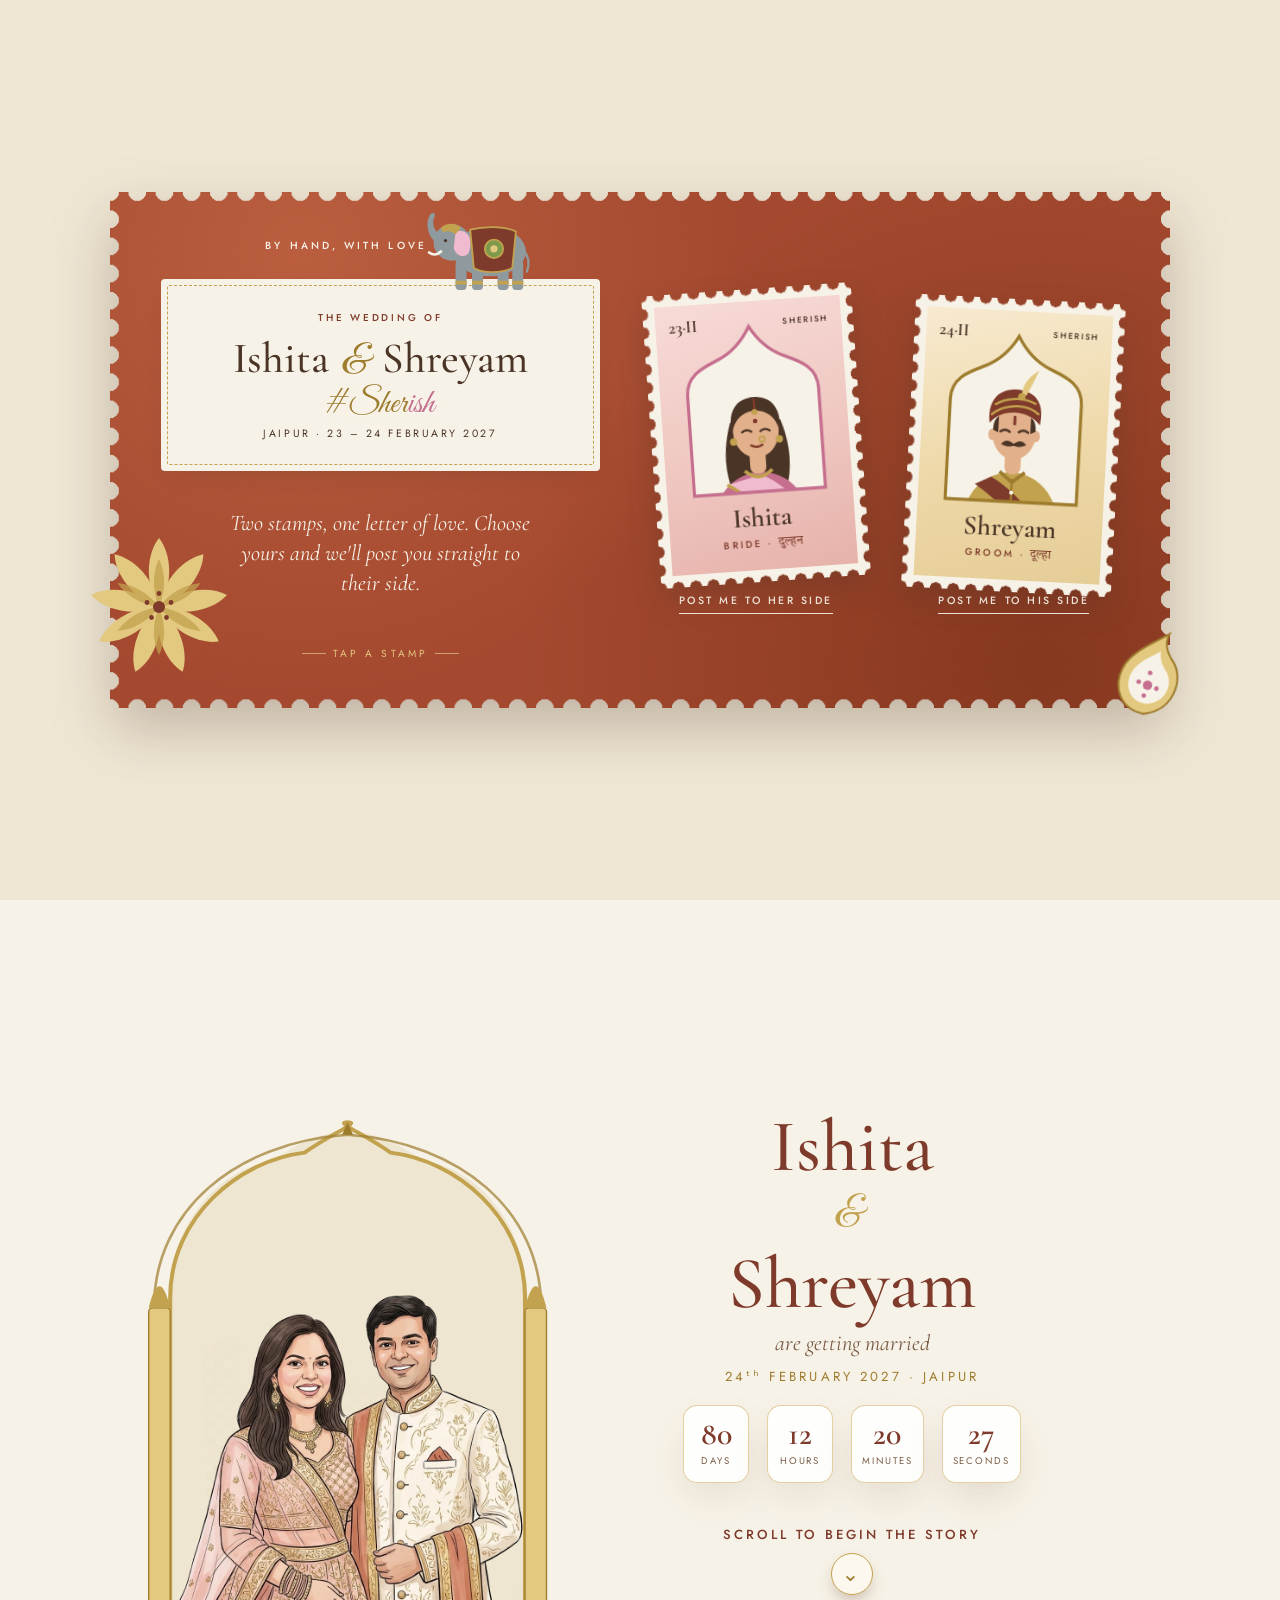
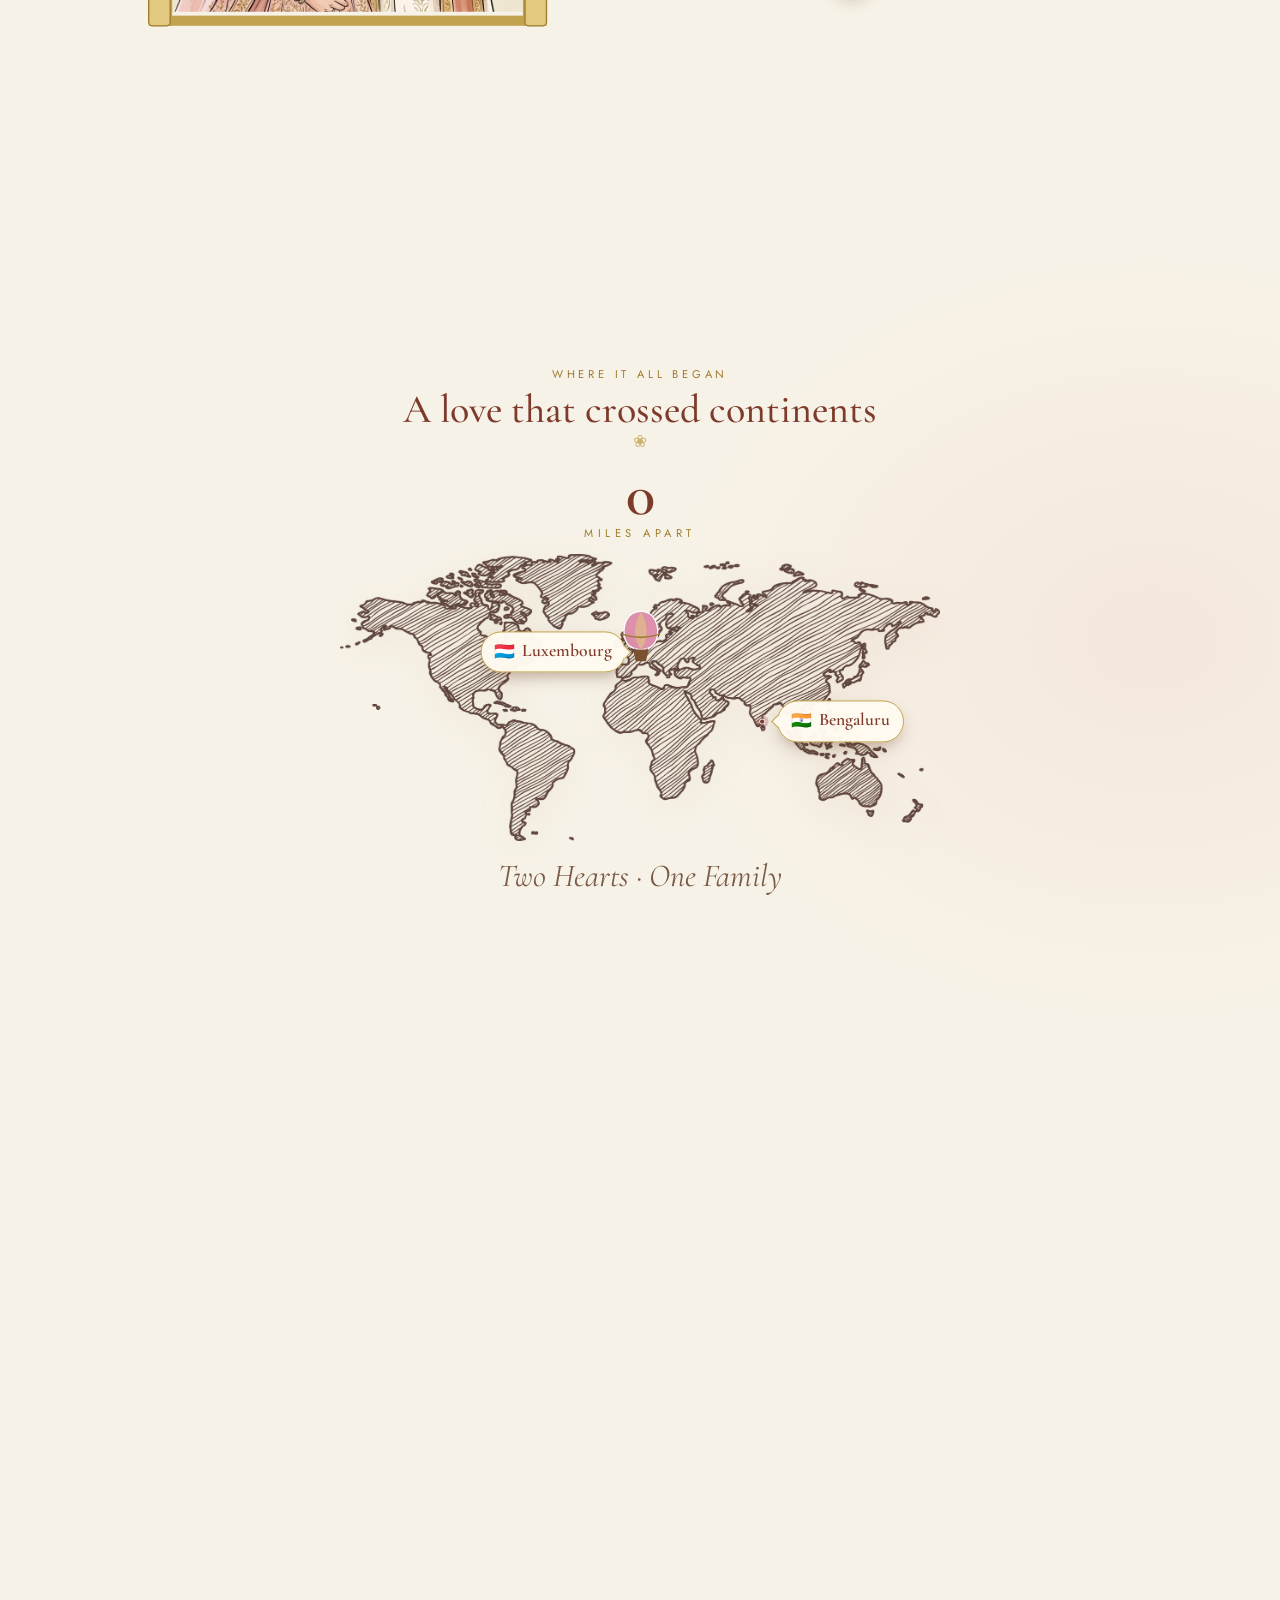
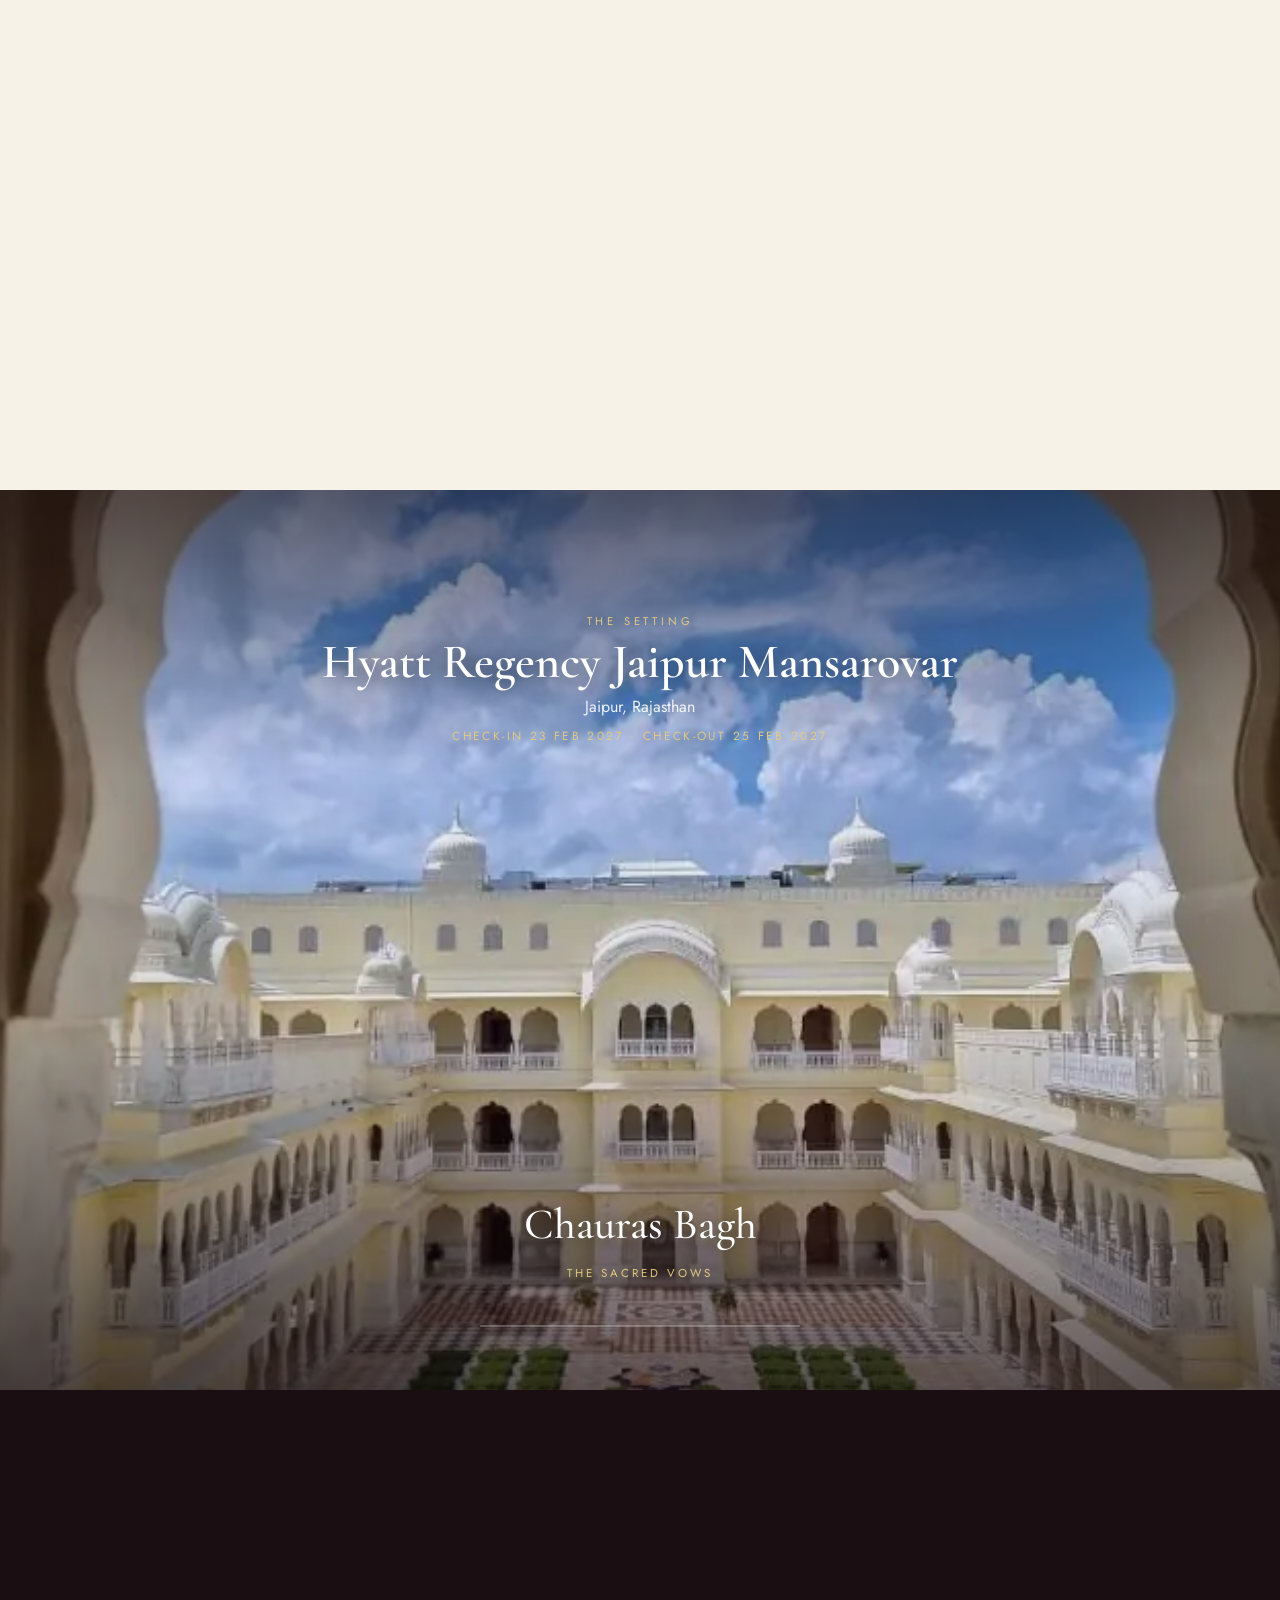
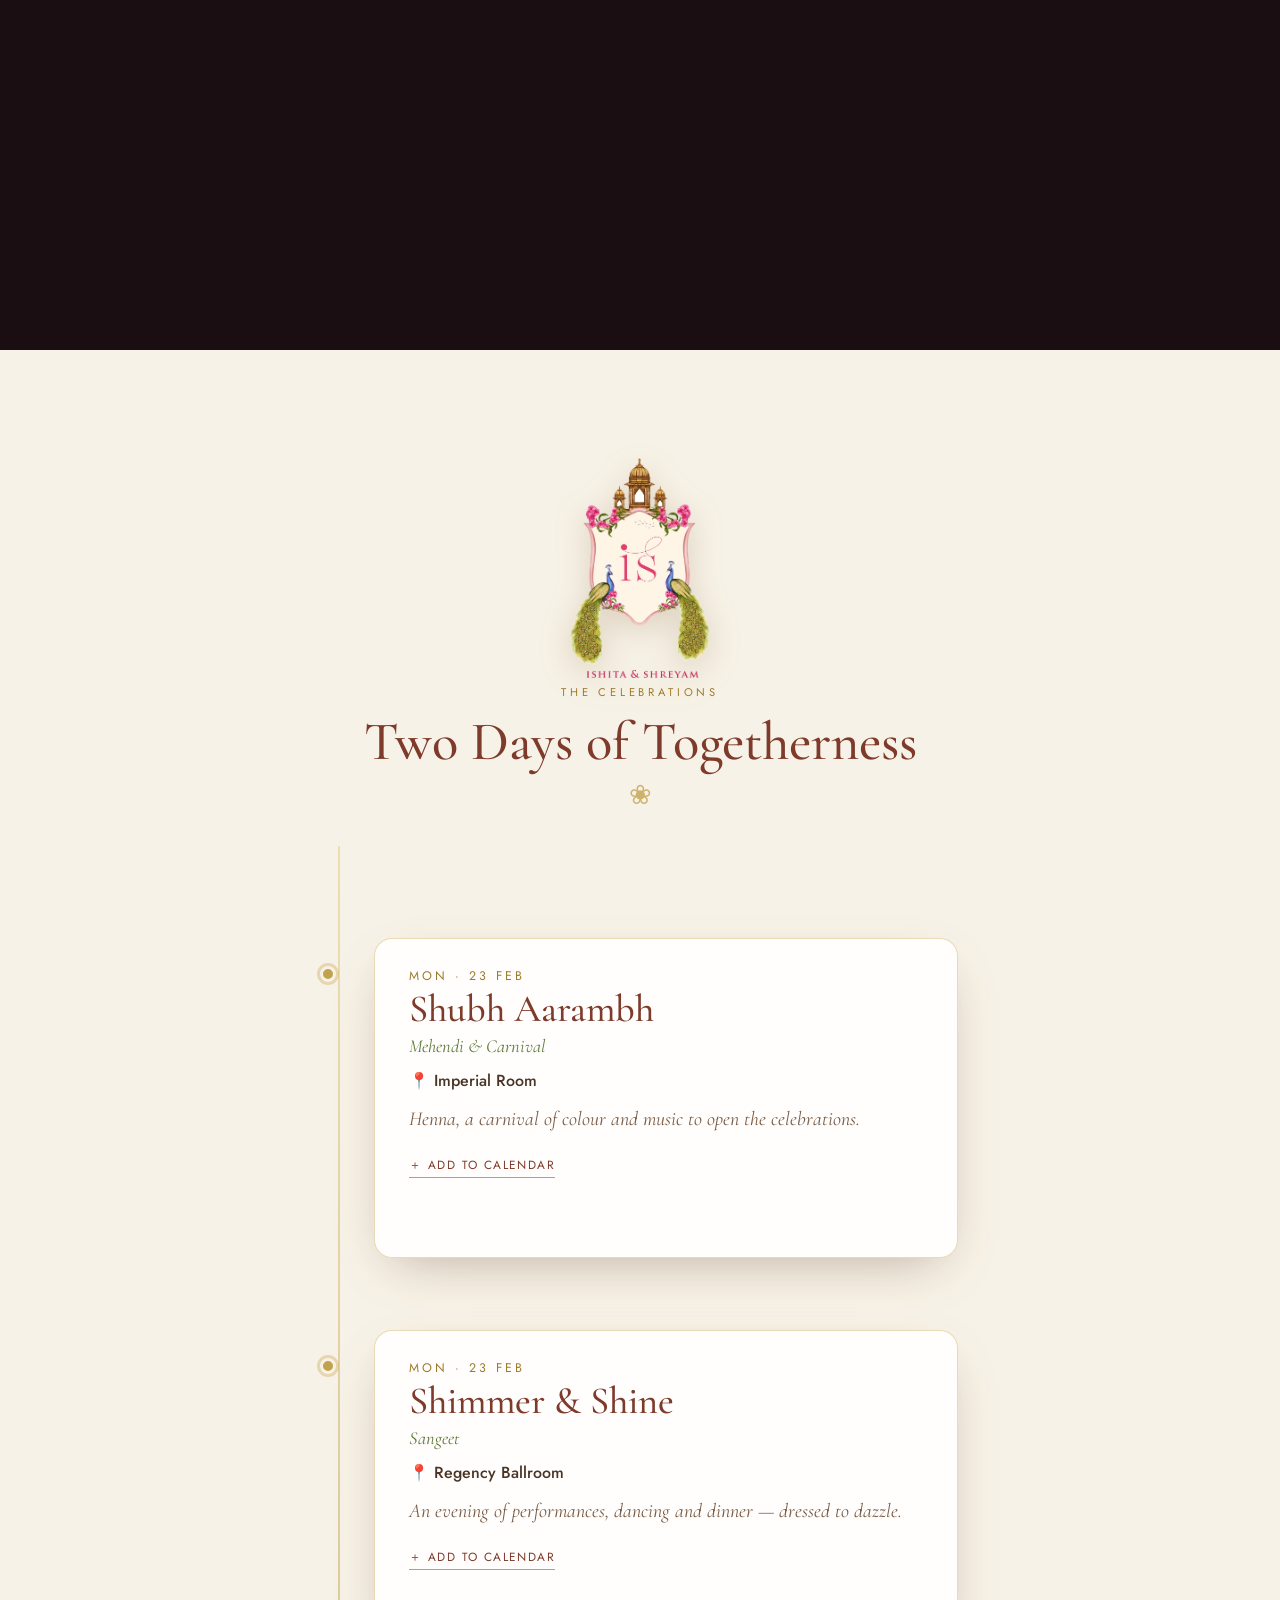
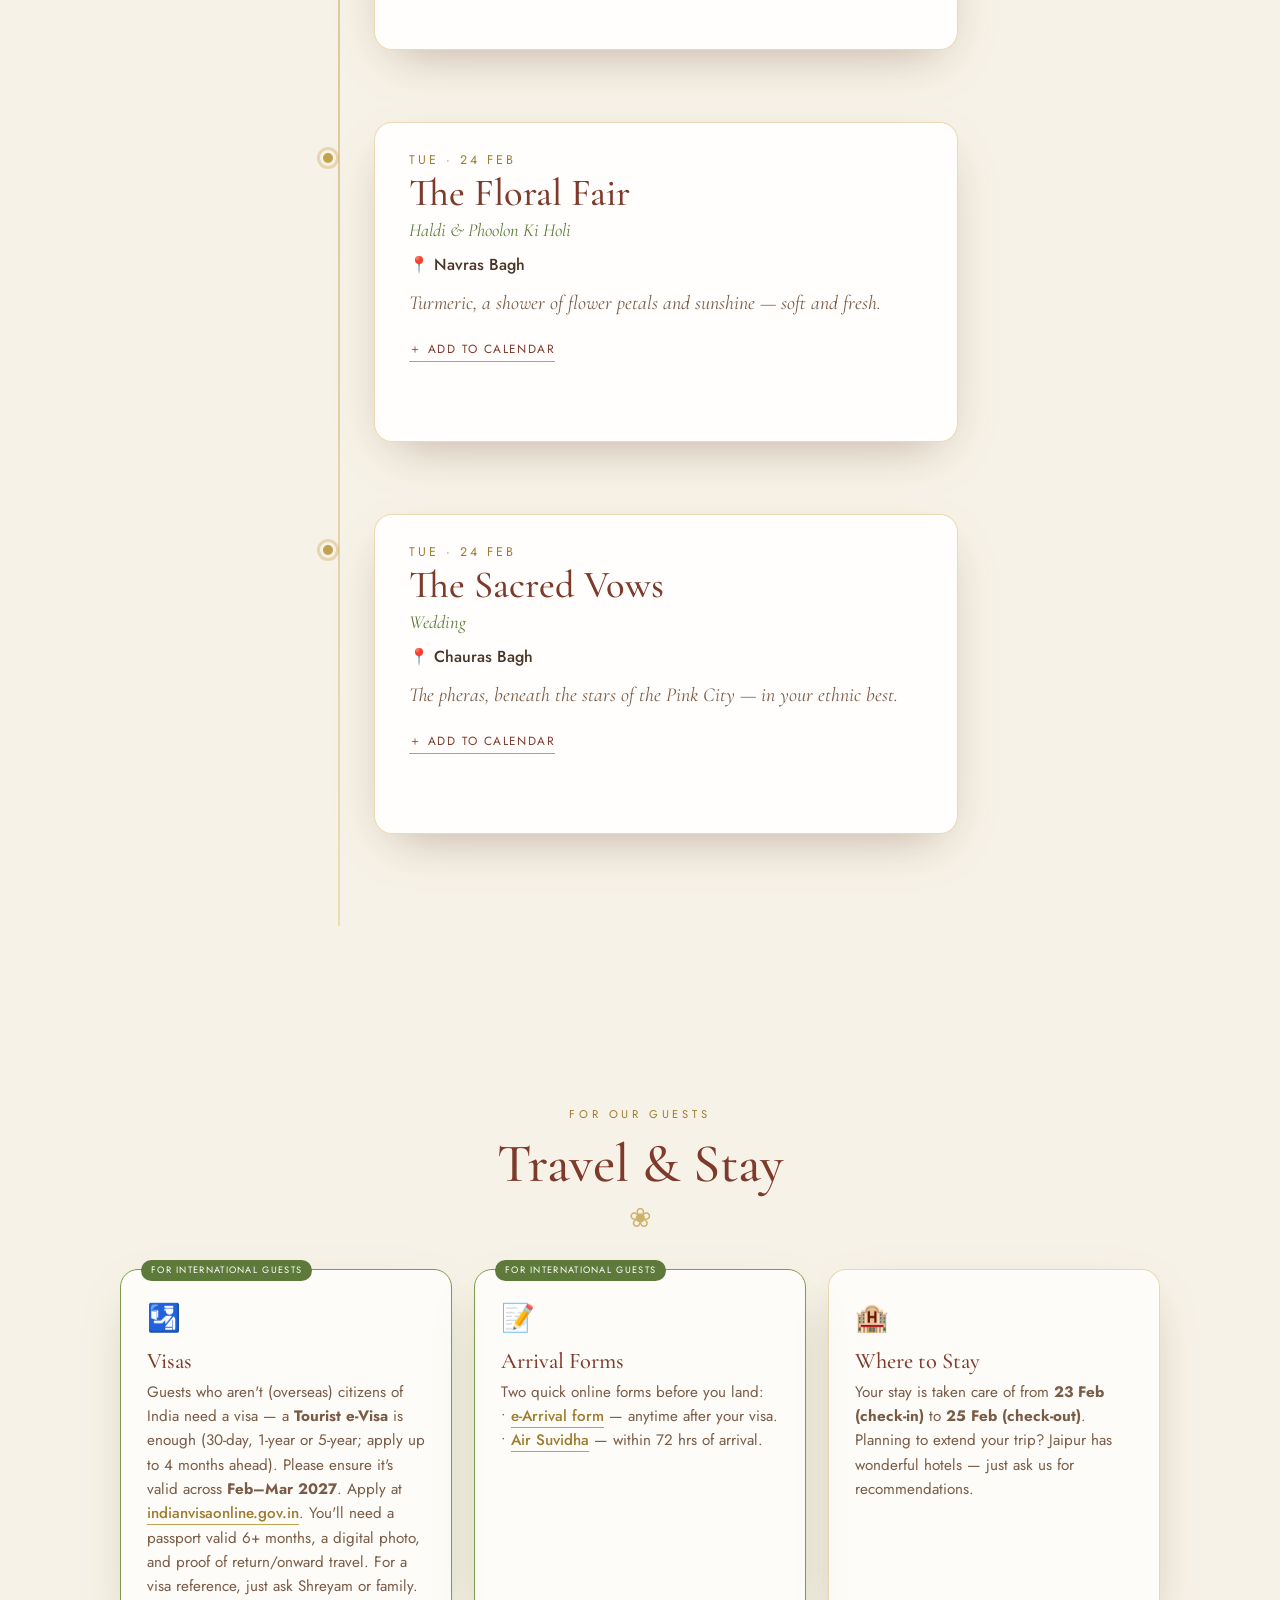
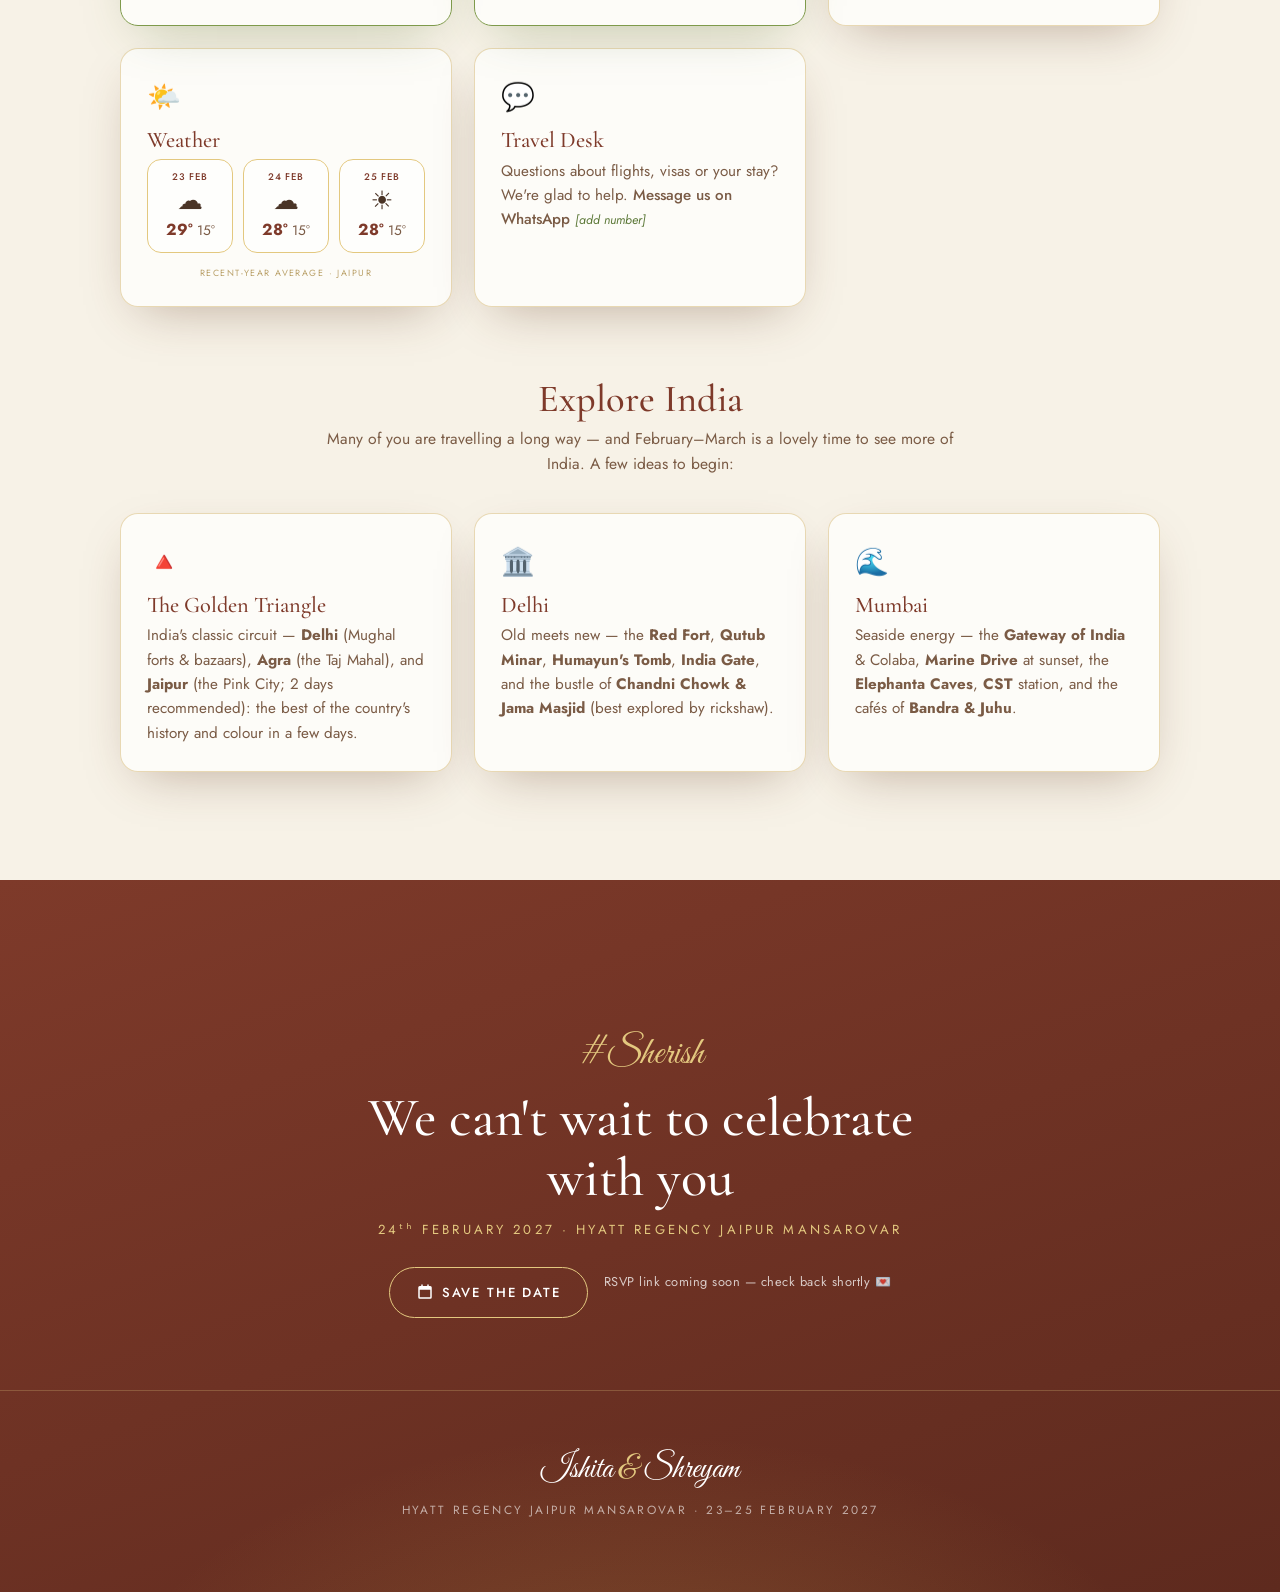
==== index.html @ da7897ca "Space the #home ampersand; remove "together with their families" - The stacked names (Ishita / & / S" ====
<!doctype html>
<html lang="en">
<head>
  <meta charset="utf-8">
  <meta name="viewport" content="width=device-width, initial-scale=1, viewport-fit=cover">
  <title>Ishita & Shreyam · 24 Feb 2027 · Jaipur</title>
  <meta name="description" content="Ishita & Shreyam are getting married — 23–25 February 2027 at the Hyatt Regency Jaipur Mansarovar.">
  <meta name="theme-color" content="#7a1f2b">
  <link rel="icon" type="image/png" href="assets/favicon.png">
  <link rel="preconnect" href="https://fonts.googleapis.com">
  <link rel="preconnect" href="https://fonts.gstatic.com" crossorigin>
  <link href="https://fonts.googleapis.com/css2?family=Cormorant+Garamond:ital,wght@0,400;0,500;0,600;1,400&family=Great+Vibes&family=Jost:wght@300;400;500&display=swap" rel="stylesheet">
  <link href="https://fonts.googleapis.com/css2?family=Tiro+Devanagari+Hindi&text=%E0%A4%A6%E0%A5%81%E0%A4%B2%E0%A5%8D%E0%A4%B9%E0%A4%A8%E0%A4%A6%E0%A5%82%E0%A4%B2%E0%A5%8D%E0%A4%B9%E0%A4%BE&display=swap" rel="stylesheet">
  <link rel="stylesheet" href="css/style.css">
  <link rel="preload" as="image" href="assets/couple.webp" fetchpriority="high">
  <!-- Arriving from a landing (?side=): set html.entering BEFORE first paint so the whole entrance
       (translucent veil + palki/baraat parade + lift) runs in pure CSS and starts the instant the page
       paints — it never waits for main.js/GSAP to download, so nothing ever sits frozen. -->
  <script>(function(){try{
    var m=/[?&]side=(ishita|shreyam)\b/.exec(location.search); if(!m)return;
    var c=' entering side-'+m[1], seen=false;
    try{seen=sessionStorage.getItem('sherishSeenEntrance')==='1';}catch(e){}
    if(seen){c+=' seen';}else{try{sessionStorage.setItem('sherishSeenEntrance','1');}catch(e){}}
    document.documentElement.className+=c;
  }catch(e){}})();</script>
</head>
<body class="preload">

  <!-- ambient falling petals -->
  <div id="petals" aria-hidden="true"></div>

  <!-- top bar: monogram + audio toggle (revealed after landing) -->
  <header id="topbar" aria-hidden="false">
    <a href="#home" class="brand" aria-label="Sherish"><span class="brand-sher">Sher</span><span class="brand-ish">ish</span></a>
    <button id="muteBtn" class="mute" aria-label="Play ambient shehnai" hidden>
      <span class="mute__on">♪ shehnai</span>
    </button>
  </header>

  <!-- marigold garland scroll-progress (down the side) -->
  <div id="garland" aria-hidden="true">
    <svg viewBox="0 0 40 1000" preserveAspectRatio="none" class="garland__svg">
      <line x1="20" y1="0" x2="20" y2="1000" class="garland__cord"/>
      <line x1="20" y1="0" x2="20" y2="1000" class="garland__fill" id="garlandFill"/>
    </svg>
    <div class="garland__bud" id="garlandBud">
      <svg viewBox="0 0 24 24" width="24" height="24"><g class="marigold"><circle cx="12" cy="12" r="4"/><g class="marigold__petals"><circle cx="12" cy="5" r="3"/><circle cx="12" cy="19" r="3"/><circle cx="5" cy="12" r="3"/><circle cx="19" cy="12" r="3"/><circle cx="7" cy="7" r="3"/><circle cx="17" cy="7" r="3"/><circle cx="7" cy="17" r="3"/><circle cx="17" cy="17" r="3"/></g></g></svg>
    </div>
  </div>

  <!-- palki / baraat entrance transition overlay -->
  <div id="transition" aria-hidden="true">
    <div class="veil"></div>
    <!-- Palki (bride side) -->
    <svg id="palki" class="rider" viewBox="0 0 560 320" width="560" height="320" aria-hidden="true">
      <defs>
        <g id="pBearer">
          <path d="M-5 250 l-11 34" stroke="#43291f" stroke-width="7" stroke-linecap="round"/>
          <path d="M5 250 l12 32" stroke="#43291f" stroke-width="7" stroke-linecap="round"/>
          <path d="M0 250 q-14 -58 0 -74 q14 16 0 74z" fill="#f4e7c6" stroke="#c9a24b" stroke-width="1.5"/>
          <path d="M-12 210 q12 7 24 0" fill="none" stroke="#8d2733" stroke-width="4"/>
          <path d="M-7 190 q-9 -6 -6 -16" fill="none" stroke="#e6b184" stroke-width="6" stroke-linecap="round"/>
          <path d="M7 190 q9 -6 6 -16" fill="none" stroke="#e6b184" stroke-width="6" stroke-linecap="round"/>
          <circle cx="0" cy="176" r="10" fill="#e6b184"/>
          <path d="M-11 177 a11 8 0 0 1 22 0z" fill="#8d2733"/>
          <path d="M-11 177 h22" stroke="#e4c983" stroke-width="2"/>
          <path d="M9 172 q7 -3 11 3" fill="none" stroke="#8d2733" stroke-width="3"/>
        </g>
      </defs>
      <g class="rider__g">
        <ellipse cx="280" cy="300" rx="220" ry="10" fill="rgba(60,20,25,.16)"/>
        <use href="#pBearer" transform="translate(96,0)"/>
        <use href="#pBearer" transform="translate(150,0)"/>
        <use href="#pBearer" transform="translate(410,0)"/>
        <use href="#pBearer" transform="translate(464,0)"/>
        <path d="M40 178 H520" stroke="#c9a24b" stroke-width="10" stroke-linecap="round"/>
        <path d="M40 178 q-16 -1 -20 -16 M520 178 q16 -1 20 -16" fill="none" stroke="#c9a24b" stroke-width="7" stroke-linecap="round"/>
        <g fill="#e4c983"><circle cx="18" cy="158" r="5"/><circle cx="542" cy="158" r="5"/></g>
        <path d="M180 106 Q280 34 380 106Z" fill="#7a1f2b"/>
        <path d="M196 100 Q280 56 364 100" fill="none" stroke="#e4c983" stroke-width="2.5"/>
        <path d="M280 40 l5 -20 l5 20z" fill="#c9a24b"/><circle cx="285" cy="18" r="5" fill="#e4c983"/>
        <g fill="#e4c983"><path d="M198 106 l4 11 l4 -11z"/><path d="M220 106 l4 13 l4 -13z"/><path d="M242 106 l4 11 l4 -11z"/><path d="M310 106 l4 11 l4 -11z"/><path d="M332 106 l4 13 l4 -13z"/><path d="M354 106 l4 11 l4 -11z"/></g>
        <rect x="205" y="106" width="150" height="76" rx="12" fill="#8d2733" stroke="#e4c983" stroke-width="3"/>
        <path d="M230 110 q28 -6 40 0 v62 q-19 8 -40 0z" fill="#e7b7b0" stroke="#c9a24b" stroke-width="1.5"/>
        <path d="M250 110 v62" stroke="#c9a24b" stroke-width="1"/>
        <g transform="translate(312,144)"><circle r="15" fill="none" stroke="#e4c983" stroke-width="2"/><path d="M0 -10 q8 10 0 20 q-8 -10 0 -20z" fill="#e4c983"/><circle r="3" fill="#e7b7b0"/></g>
      </g>
    </svg>
    <!-- Baraat (groom side) -->
    <svg id="baraat" class="rider" viewBox="0 0 640 340" width="640" height="340" aria-hidden="true">
      <defs>
        <g id="dancer">
          <path d="M-5 248 l-10 34" stroke="#43291f" stroke-width="7" stroke-linecap="round"/>
          <path d="M5 248 l11 32" stroke="#43291f" stroke-width="7" stroke-linecap="round"/>
          <path d="M0 250 q-13 -54 0 -70 q13 16 0 70z" fill="#f4e7c6" stroke="#c9a24b" stroke-width="1.5"/>
          <path d="M-11 210 q11 6 22 0" fill="none" stroke="#8d2733" stroke-width="4"/>
          <path d="M-9 194 q-16 -10 -14 -30" fill="none" stroke="#e6b184" stroke-width="6" stroke-linecap="round"/>
          <path d="M9 194 q16 -10 14 -30" fill="none" stroke="#e6b184" stroke-width="6" stroke-linecap="round"/>
          <circle cx="0" cy="180" r="10" fill="#e6b184"/>
          <path d="M-11 181 a11 8 0 0 1 22 0z" fill="#7a1f2b"/>
        </g>
      </defs>
      <g class="rider__g">
        <ellipse cx="360" cy="316" rx="250" ry="12" fill="rgba(60,20,25,.16)"/>
        <use href="#dancer" transform="translate(70,20)"/>
        <use href="#dancer" transform="translate(126,20)"/>
        <g transform="translate(182,26)">
          <ellipse cx="0" cy="222" rx="22" ry="13" fill="#c9a24b" stroke="#7a1f2b" stroke-width="2"/>
          <path d="M-12 252 q0 -56 12 -70 q12 14 12 70z" fill="#f4e7c6" stroke="#c9a24b" stroke-width="1.5"/>
          <circle cx="0" cy="182" r="10" fill="#e6b184"/><path d="M-11 183 a11 8 0 0 1 22 0z" fill="#7a1f2b"/>
          <path d="M-2 196 l-20 24 M2 196 l20 24" stroke="#e6b184" stroke-width="6" stroke-linecap="round"/>
        </g>
        <!-- elephant -->
        <g>
          <g fill="#9aa1a8" stroke="#6f767d" stroke-width="2">
            <path d="M330 250 h26 v56 q-13 6 -26 0z"/><path d="M300 258 h24 v50 q-12 6 -24 0z"/>
            <path d="M470 250 h26 v56 q-13 6 -26 0z"/><path d="M440 258 h24 v50 q-12 6 -24 0z"/>
          </g>
          <g fill="#c9a24b"><rect x="330" y="300" width="26" height="7" rx="3"/><rect x="300" y="302" width="24" height="7" rx="3"/><rect x="470" y="300" width="26" height="7" rx="3"/><rect x="440" y="302" width="24" height="7" rx="3"/></g>
          <path d="M290 250 q-16 -92 92 -104 q120 -12 150 30 q34 6 40 36 q26 10 20 34 q-6 18 -28 10 q-10 34 -46 40 q-120 8 -196 -8 q-30 -6 -32 -38z" fill="#9aa1a8" stroke="#6f767d" stroke-width="2.5"/>
          <path d="M528 210 q34 -2 40 -34 q4 -22 -14 -30" fill="none" stroke="#9aa1a8" stroke-width="20" stroke-linecap="round"/>
          <path d="M540 236 q18 8 30 2" fill="none" stroke="#fff" stroke-width="6" stroke-linecap="round"/>
          <path d="M470 214 q-40 -6 -46 40 q22 20 50 6z" fill="#889097" stroke="#6f767d" stroke-width="2"/>
          <path d="M470 214 q-40 -6 -46 40" fill="none" stroke="#c9a24b" stroke-width="2"/>
          <circle cx="500" cy="224" r="3.5" fill="#2a2a2e"/>
          <path d="M512 208 q10 12 0 22" fill="none" stroke="#e4c983" stroke-width="2"/><circle cx="512" cy="232" r="4" fill="#e4c983"/>
          <path d="M300 250 q80 26 210 0 l-8 40 q-96 22 -196 0z" fill="#8d2733" stroke="#e4c983" stroke-width="2"/>
          <path d="M300 250 q80 26 210 0" fill="none" stroke="#e4c983" stroke-width="3"/>
          <g fill="#c9a24b" opacity=".9"><path d="M356 268 q6 8 0 16 q-6 -8 0 -16z"/><path d="M406 272 q6 8 0 16 q-6 -8 0 -16z"/><path d="M456 268 q6 8 0 16 q-6 -8 0 -16z"/></g>
          <g fill="#e4c983"><circle cx="330" cy="300" r="3"/><circle cx="366" cy="306" r="3"/><circle cx="406" cy="308" r="3"/><circle cx="446" cy="306" r="3"/><circle cx="482" cy="300" r="3"/></g>
        </g>
        <!-- howdah + groom -->
        <g>
          <rect x="360" y="150" width="96" height="40" rx="8" fill="#7a1f2b" stroke="#e4c983" stroke-width="2.5"/>
          <path d="M360 150 h96 l-10 -16 h-76z" fill="#c9a24b"/>
          <path d="M356 150 Q408 108 460 150" fill="none" stroke="#e4c983" stroke-width="3"/>
          <path d="M408 96 l5 -16 l5 16z" fill="#c9a24b"/><circle cx="413" cy="78" r="4" fill="#e4c983"/>
          <circle cx="408" cy="148" r="13" fill="#e6b184"/>
          <path d="M394 148 a14 11 0 0 1 28 0z" fill="#e4c983" stroke="#c9a24b"/>
          <path d="M397 150 q11 22 22 0" fill="none" stroke="#e7b7b0" stroke-width="2"/>
          <path d="M400 166 q8 14 16 0 v14 q-8 6 -16 0z" fill="#f4e7c6" stroke="#c9a24b"/>
        </g>
      </g>
    </svg>
  </div>

  <main>
  <svg width="0" height="0" style="position:absolute" aria-hidden="true" focusable="false">
  <defs>
    <symbol id="fig-ishita" viewBox="0 0 120 150">
      <path style="fill:var(--ink)" d="M38 50 C28 80 32 104 42 124 L78 124 C88 104 92 80 82 50 Z"/>
      <path style="fill:var(--rose-deep)" d="M16 150 C18 112 36 96 60 94 C84 96 102 112 104 150 Z"/>
      <path style="fill:var(--blush)" d="M32 104 C50 116 70 130 84 150 L106 150 C98 126 82 106 62 97 Z"/>
      <path style="fill:none;stroke:var(--gold);stroke-width:3" d="M32 104 C50 116 70 130 84 150"/>
      <rect style="fill:var(--skin)" x="53" y="74" width="14" height="22" rx="6"/>
      <path style="fill:none;stroke:var(--gold);stroke-width:3" d="M48 93 Q60 104 72 93"/>
      <ellipse style="fill:var(--skin)" cx="60" cy="58" rx="20" ry="24"/>
      <path style="fill:var(--ink)" d="M39 60 C36 36 48 29 60 29 C72 29 84 36 81 60 C78 47 70 41 60 41 C50 41 42 47 39 60 Z"/>
      <path style="fill:none;stroke:var(--maroon);stroke-width:2" d="M60 30 V40"/>
      <circle style="fill:var(--gold)" cx="60" cy="42" r="2.6"/>
      <circle style="fill:var(--maroon)" cx="60" cy="50" r="2"/>
      <path style="fill:none;stroke:var(--ink);stroke-width:2;stroke-linecap:round" d="M48 59 q4 -3 8 0 M64 59 q4 -3 8 0"/>
      <path style="fill:none;stroke:var(--maroon);stroke-width:2;stroke-linecap:round" d="M55 71 q5 3 10 0"/>
      <circle style="fill:none;stroke:var(--gold);stroke-width:1.5" cx="65" cy="66" r="2.4"/>
      <circle style="fill:var(--gold)" cx="40" cy="67" r="3.2"/>
      <circle style="fill:var(--gold)" cx="80" cy="67" r="3.2"/>
    </symbol>
    <symbol id="fig-shreyam" viewBox="0 0 120 150">
      <path style="fill:var(--gold)" d="M16 150 C18 112 36 96 60 94 C84 96 102 112 104 150 Z"/>
      <path style="fill:var(--maroon)" d="M28 106 C46 118 64 132 76 150 L92 150 C80 128 62 110 42 99 Z"/>
      <path style="fill:none;stroke:var(--gold-dk);stroke-width:2" d="M60 100 V150"/>
      <g style="fill:var(--cream)"><circle cx="60" cy="112" r="1.8"/><circle cx="60" cy="124" r="1.8"/><circle cx="60" cy="136" r="1.8"/></g>
      <rect style="fill:var(--skin)" x="53" y="76" width="14" height="20" rx="6"/>
      <path style="fill:none;stroke:var(--gold-dk);stroke-width:3;stroke-linejoin:round" d="M49 94 L60 103 L71 94"/>
      <ellipse style="fill:var(--skin)" cx="41" cy="62" rx="3.5" ry="5"/>
      <ellipse style="fill:var(--skin)" cx="79" cy="62" rx="3.5" ry="5"/>
      <ellipse style="fill:var(--skin)" cx="60" cy="60" rx="19" ry="23"/>
      <path style="fill:var(--ink)" d="M41.5 58 C41.5 51 43 48 46 46 L46 60 Z M78.5 58 C78.5 51 77 48 74 46 L74 60 Z"/>
      <path style="fill:var(--maroon)" d="M38 52 C35 30 47 22 60 22 C74 22 86 30 82 52 C76 45 68 42 60 42 C51 42 44 45 38 52 Z"/>
      <path style="fill:none;stroke:var(--gold);stroke-width:2" d="M39 45 C50 35 70 33 81 43 M42 36 C52 29 68 28 78 34"/>
      <path style="fill:var(--gold-lt)" d="M65 25 C66 14 73 9 79 4 C76 13 72 20 69 27 Z"/>
      <circle style="fill:var(--gold)" cx="65" cy="28" r="3.2"/>
      <path style="fill:none;stroke:var(--maroon);stroke-width:2.5;stroke-linecap:round" d="M60 46 V52"/>
      <path style="fill:none;stroke:var(--ink);stroke-width:2;stroke-linecap:round" d="M48 59 q4 -3 8 0 M64 59 q4 -3 8 0"/>
      <path style="fill:var(--ink)" d="M49 70 C53 65 57 67 60 69.5 C63 67 67 65 71 70 C67 72.5 63 72 60 71 C57 72 53 72.5 49 70 Z"/>
    </symbol>
    <symbol id="postmark" viewBox="0 0 160 90">
      <path id="pm-ring" d="M45 72 a27 27 0 1 1 0.1 0" style="fill:none"/>
      <circle cx="45" cy="45" r="34" style="fill:none;stroke:var(--ink);stroke-width:2"/>
      <circle cx="45" cy="45" r="22" style="fill:none;stroke:var(--ink);stroke-width:1.2"/>
      <text style="fill:var(--ink);font:500 7.2px 'Jost',sans-serif;letter-spacing:1.6px">
        <textPath href="#pm-ring">JAIPUR · 23 FEB 2027 · SHERISH POST ·</textPath>
      </text>
      <text x="45" y="43" text-anchor="middle" style="fill:var(--ink);font:600 9px 'Cormorant Garamond',serif">23–24</text>
      <text x="45" y="54" text-anchor="middle" style="fill:var(--ink);font:500 6px 'Jost',sans-serif;letter-spacing:1px">FEB</text>
      <path d="M84 24 q9 -7 18 0 t18 0 t18 0 t18 0 M84 38 q9 -7 18 0 t18 0 t18 0 t18 0 M84 52 q9 -7 18 0 t18 0 t18 0 t18 0 M84 66 q9 -7 18 0 t18 0 t18 0 t18 0" style="fill:none;stroke:var(--ink);stroke-width:2;stroke-linecap:round"/>
    </symbol>
  </defs>
</svg>

  <!-- ================= STAMPS LANDING (section 0, in-page) ================= -->
  <section class="landing-stamps" id="landing">
  <div class="letter">
    <div class="envelope" aria-hidden="true"></div>

    <svg class="deco lotus" viewBox="0 0 100 100" aria-hidden="true" focusable="false">
      <g>
        <path id="lp" d="M50 50 C40 34 42 14 50 4 C58 14 60 34 50 50 Z" style="fill:var(--gold-lt)"/>
        <use href="#lp" transform="rotate(40 50 50)"/><use href="#lp" transform="rotate(80 50 50)"/>
        <use href="#lp" transform="rotate(120 50 50)"/><use href="#lp" transform="rotate(160 50 50)"/>
        <use href="#lp" transform="rotate(200 50 50)"/><use href="#lp" transform="rotate(240 50 50)"/>
        <use href="#lp" transform="rotate(280 50 50)"/><use href="#lp" transform="rotate(320 50 50)"/>
      </g>
      <g style="fill:var(--gold);opacity:.75">
        <path id="lp2" d="M50 50 C45 38 46 26 50 18 C54 26 55 38 50 50 Z"/>
        <use href="#lp2" transform="rotate(60 50 50)"/><use href="#lp2" transform="rotate(120 50 50)"/>
        <use href="#lp2" transform="rotate(180 50 50)"/><use href="#lp2" transform="rotate(240 50 50)"/>
        <use href="#lp2" transform="rotate(300 50 50)"/>
      </g>
      <g style="fill:var(--maroon)">
        <circle cx="50" cy="50" r="4"/><circle cx="50" cy="41" r="1.6"/><circle cx="58" cy="47" r="1.6"/>
        <circle cx="55" cy="57" r="1.6"/><circle cx="45" cy="57" r="1.6"/><circle cx="42" cy="47" r="1.6"/>
      </g>
    </svg>

    <svg class="deco paisley" viewBox="0 0 100 120" aria-hidden="true" focusable="false">
      <path d="M50 115 C18 115 6 88 12 64 C18 40 44 24 62 8 C58 22 64 32 74 42 C92 60 88 104 50 115 Z" style="fill:var(--gold-lt);stroke:var(--gold-dk);stroke-width:2.5"/>
      <path d="M50 102 C28 102 20 84 24 68 C28 52 44 42 56 32 C56 42 62 50 68 56 C80 70 76 96 50 102 Z" style="fill:var(--cream)"/>
      <g style="fill:var(--rose-deep)"><circle cx="48" cy="78" r="6"/><circle cx="48" cy="62" r="3"/><circle cx="36" cy="76" r="3"/><circle cx="60" cy="80" r="3"/><circle cx="46" cy="92" r="3"/></g>
    </svg>

    <div class="content">
      <p class="eyebrow">By hand, with love · Jaipur</p>

      <header class="address">
        <svg class="elephant" viewBox="0 0 140 100" aria-hidden="true" focusable="false">
          <g style="fill:var(--elephant)">
            <rect x="40" y="62" width="12" height="32" rx="4"/><rect x="58" y="64" width="12" height="30" rx="4"/>
            <rect x="86" y="64" width="12" height="30" rx="4"/><rect x="102" y="62" width="12" height="32" rx="4"/>
            <ellipse cx="77" cy="52" rx="40" ry="27"/>
            <circle cx="36" cy="42" r="20"/>
            <path d="M22 44 C10 38 6 22 12 12 C14 8 19 10 17 14 C13 22 17 32 28 36 Z"/>
          </g>
          <path d="M114 50 C121 58 121 66 118 74" style="fill:none;stroke:var(--elephant);stroke-width:2.5;stroke-linecap:round"/>
          <g style="fill:var(--gold)"><rect x="40" y="84" width="12" height="4"/><rect x="58" y="84" width="12" height="4"/><rect x="86" y="84" width="12" height="4"/><rect x="102" y="84" width="12" height="4"/></g>
          <path d="M40 30 C54 26 60 40 54 54 C48 60 40 56 38 48 Z" style="fill:var(--blush)"/>
          <path d="M56 28 C72 24 94 24 106 30 L102 70 C90 76 70 76 60 70 Z" style="fill:var(--maroon);stroke:var(--gold);stroke-width:2"/>
          <circle cx="82" cy="49" r="10" style="fill:var(--green);stroke:var(--gold);stroke-width:2"/>
          <circle cx="82" cy="49" r="4" style="fill:var(--gold-lt)"/>
          <path d="M24 26 C30 20 40 20 46 26 L40 33 C35 29 30 29 26 31 Z" style="fill:var(--gold)"/>
          <circle cx="29" cy="40" r="1.8" style="fill:var(--ink)"/>
          <path d="M24 52 C20 56 15 56 11 53" style="fill:none;stroke:var(--cream);stroke-width:3;stroke-linecap:round"/>
        </svg>
        <p class="to">The wedding of</p>
        <h1>Ishita <span class="amp">&amp;</span> Shreyam</h1>
        <p class="wordmark" aria-label="#Sherish"><span class="sher">#Sher</span><span class="ish">ish</span></p>
        <p class="date">Jaipur · 23 – 24 February 2027</p>
      </header>

      <p class="greet">Two stamps, one letter of love. Choose yours and we'll post you straight to their side.</p>

      <div class="stamps">
        <a id="enter-ishita" data-side="ishita" href="#home" class="stamp-link" aria-label="Enter Ishita's side — the bride">
          <span class="lift"><span class="perf"><span class="art">
            <span class="value" aria-hidden="true">23·II</span>
            <span class="post" aria-hidden="true">Sherish</span>
            <svg viewBox="0 0 100 112" aria-hidden="true" focusable="false">
              <clipPath id="arch-i"><path d="M8 110 V46 C8 32 20 28 29 24 C38 20 45 13 50 4 C55 13 62 20 71 24 C80 28 92 32 92 46 V110 Z"/></clipPath>
              <path d="M8 110 V46 C8 32 20 28 29 24 C38 20 45 13 50 4 C55 13 62 20 71 24 C80 28 92 32 92 46 V110 Z" style="fill:var(--cream)"/>
              <g clip-path="url(#arch-i)"><use href="#fig-ishita" x="6" y="28" width="88" height="110"/></g>
              <path d="M8 110 V46 C8 32 20 28 29 24 C38 20 45 13 50 4 C55 13 62 20 71 24 C80 28 92 32 92 46 V110 Z" style="fill:none;stroke:var(--rose-deep);stroke-width:2"/>
            </svg>
            <span class="name">Ishita</span>
            <span class="role">Bride · <span class="dev">दुल्हन</span></span>
          </span></span></span>
          <svg class="postmark" viewBox="0 0 160 90" aria-hidden="true" focusable="false"><use href="#postmark"/></svg>
          <span class="cta">Post me to her side</span>
        </a>

        <a id="enter-shreyam" data-side="shreyam" href="#home" class="stamp-link" aria-label="Enter Shreyam's side — the groom">
          <span class="lift"><span class="perf"><span class="art">
            <span class="value" aria-hidden="true">24·II</span>
            <span class="post" aria-hidden="true">Sherish</span>
            <svg viewBox="0 0 100 112" aria-hidden="true" focusable="false">
              <clipPath id="arch-s"><path d="M8 110 V46 C8 32 20 28 29 24 C38 20 45 13 50 4 C55 13 62 20 71 24 C80 28 92 32 92 46 V110 Z"/></clipPath>
              <path d="M8 110 V46 C8 32 20 28 29 24 C38 20 45 13 50 4 C55 13 62 20 71 24 C80 28 92 32 92 46 V110 Z" style="fill:var(--cream)"/>
              <g clip-path="url(#arch-s)"><use href="#fig-shreyam" x="6" y="22" width="88" height="110"/></g>
              <path d="M8 110 V46 C8 32 20 28 29 24 C38 20 45 13 50 4 C55 13 62 20 71 24 C80 28 92 32 92 46 V110 Z" style="fill:none;stroke:var(--gold-dk);stroke-width:2"/>
            </svg>
            <span class="name">Shreyam</span>
            <span class="role">Groom · <span class="dev">दूल्हा</span></span>
          </span></span></span>
          <svg class="postmark" viewBox="0 0 160 90" aria-hidden="true" focusable="false"><use href="#postmark"/></svg>
          <span class="cta">Post me to his side</span>
        </a>
      </div>

      <p class="hint">Tap a stamp</p>
    </div>
  </div>
</section>


    <!-- ================= HOME ================= -->
    <section id="home" class="home reveal">
      <div class="home__frame">
        <!-- jharokha arch clip -->
        <svg width="0" height="0" aria-hidden="true"><defs>
          <clipPath id="archClip" clipPathUnits="objectBoundingBox">
            <path d="M0,1 L0,0.36 C0,0.20 0.13,0.08 0.29,0.06 C0.37,0.02 0.43,0 0.5,0 C0.57,0 0.63,0.02 0.71,0.06 C0.87,0.08 1,0.20 1,0.36 L1,1 Z"/>
          </clipPath>
        </defs></svg>
        <div class="jharokha">
          <img class="jharokha__img" src="assets/couple.webp" alt="Illustration of Ishita and Shreyam" width="1200" height="800">
          <svg class="jharokha__frame" viewBox="0 0 300 400" preserveAspectRatio="none" aria-hidden="true">
            <path d="M18,400 L18,142 C18,78 70,34 118,28 C140,12 160,4 150,4 C140,4 160,12 182,28 C230,34 282,78 282,142 L282,400"
                  class="jh-arch"/>
            <path d="M6,400 L6,150 C6,74 66,20 150,14 C234,20 294,74 294,150 L294,400" class="jh-arch-outer"/>
            <rect x="2" y="392" width="296" height="8" class="jh-base"/>
            <g class="jh-col"><rect x="2" y="150" width="16" height="250" rx="3"/><rect x="282" y="150" width="16" height="250" rx="3"/></g>
            <!-- corner domes -->
            <g class="jh-dome"><path d="M2,150 q8,-34 16,0 z"/><path d="M282,150 q8,-34 16,0 z"/></g>
            <path d="M150,4 l4,10 h-8 z" class="jh-finial"/>
          </svg>
        </div>
      </div>
      <div class="home__text">
        <h1 class="names"><span>Ishita</span><em>&amp;</em><span>Shreyam</span></h1>
        <p class="tagline">are getting married</p>
        <p class="home__date" id="homeDate"></p>
        <div class="countdown" id="countdown" aria-live="polite"></div>
        <p class="home__scroll">scroll to begin the story <i>⌄</i></p>
      </div>
    </section>

    <!-- ================= JOURNEY (world route) ================= -->
    <section id="journey" class="journey">
      <div class="journey__sticky">
      <div class="journey__inner">
        <span class="eyebrow center">where it all began</span>
        <h2 class="section-title">A love that crossed continents</h2>
        <div class="miles"><span id="milesNum">0</span><small>miles apart</small></div>
        <div class="worldwrap">
          <img class="world-sketch" src="assets/world-sketch.webp" alt="A hand-drawn map of the world" width="1400" height="669">
          <svg class="world-ov" viewBox="0 0 1400 669" id="worldSvg" preserveAspectRatio="xMidYMid meet" aria-hidden="true">
            <!-- route arc Luxembourg -> Bengaluru (drawn on scroll) -->
            <path id="routeArc" class="route" d="M702 229 Q858 110 985 391"/>
            <g class="pin" transform="translate(702,229)"><circle r="15" class="pin__halo"/><circle r="6" class="pin__dot"/></g>
            <g class="pin" transform="translate(985,391)"><circle r="15" class="pin__halo"/><circle r="6" class="pin__dot"/></g>
            <g id="balloon" class="balloon">
              <path d="M0,-2 C-15,-2 -16,-20 -9,-28 C-4,-33 4,-33 9,-28 C16,-20 15,-2 0,-2 Z" class="balloon__globe"/>
              <path d="M0,-31 C-6,-22 -6,-10 0,-2 C6,-10 6,-22 0,-31 Z" class="balloon__gore"/>
              <path d="M-15,-14 Q0,-9 15,-14" class="balloon__band"/>
              <path d="M-6,-2 h12 l-2,9 h-8 Z" class="balloon__basket"/>
              <line x1="-5.5" y1="-2.5" x2="-4" y2="-2" class="balloon__cord"/><line x1="5.5" y1="-2.5" x2="4" y2="-2" class="balloon__cord"/>
            </g>
          </svg>
          <div class="worldlabel worldlabel--from" id="lblFrom"></div>
          <div class="worldlabel worldlabel--to" id="lblTo"></div>
        </div>
        <p class="journey__cap" id="journeyCap"></p>
      </div>
      </div>
    </section>

    <!-- ================= VENUE ================= -->
    <section id="venue" class="venue">
      <div class="venue__sticky">
        <div class="venue__frames" id="venueFrames">
          <figure class="vframe is-active" data-label="Chauras Bagh" data-sub="The Sacred Vows">
            <img src="assets/venue-courtyard.webp" alt="Central courtyard of Hyatt Regency Jaipur Mansarovar">
          </figure>
          <figure class="vframe" data-label="Chauras Bagh" data-sub="The wedding, by night">
            <img src="assets/venue-night.webp" alt="The courtyard lit for an evening celebration">
          </figure>
          <figure class="vframe" data-label="Navras Bagh" data-sub="Haldi &amp; Phoolon Ki Holi">
            <img src="assets/venue-lawn.webp" alt="The garden lawn with chhatri pavilions">
          </figure>
          <figure class="vframe" data-label="Regency Ballroom" data-sub="Sangeet">
            <img src="assets/venue-ballroom.webp" alt="The indoor ballroom">
          </figure>
          <div class="venue__scrim"></div>
        </div>
        <div class="venue__overlay">
          <span class="eyebrow">the setting</span>
          <h2 id="venueName"></h2>
          <p id="venueCity"></p>
          <p class="venue__dates" id="venueDates"></p>
        </div>
        <div class="venue__now">
          <span class="venue__now-label" id="venueNowLabel"></span>
          <span class="venue__now-sub" id="venueNowSub"></span>
        </div>
        <div class="venue__track" aria-hidden="true"><span class="venue__bar" id="venueBar"></span></div>
      </div>
    </section>

    <!-- ================= EVENTS + OUTFITS ================= -->
    <section id="events" class="events reveal">
      <div class="events__head">
        <img class="crest-motif" src="assets/crest.webp" alt="Ishita &amp; Shreyam wedding crest">
        <span class="eyebrow center">the celebrations</span>
        <h2 class="section-title">Two Days of Togetherness</h2>
      </div>
      <div class="timeline" id="timeline"></div>
    </section>
    <!-- ================= TRAVEL & STAY ================= -->
    <section id="travel" class="travel">
      <div class="travel__inner">
        <span class="eyebrow center">for our guests</span>
        <h2 class="section-title">Travel &amp; Stay</h2>
        <div class="travel__grid">
          <article class="tcard tcard--intl">
            <div class="tcard__ico">🛂</div>
            <h3>Visas</h3>
            <p>Guests who aren't (overseas) citizens of India need a visa — a <b>Tourist e-Visa</b> is enough (30-day, 1-year or 5-year; apply up to 4 months ahead). Please ensure it's valid across <b>Feb–Mar 2027</b>. Apply at <a href="https://indianvisaonline.gov.in/evisa/" target="_blank" rel="noopener">indianvisaonline.gov.in</a>. You'll need a passport valid 6+ months, a digital photo, and proof of return/onward travel. For a visa reference, just ask Shreyam or family.</p>
          </article>
          <article class="tcard tcard--intl">
            <div class="tcard__ico">📝</div>
            <h3>Arrival Forms</h3>
            <p>Two quick online forms before you land:<br>• <a href="https://indianvisaonline.gov.in/earrival/" target="_blank" rel="noopener">e-Arrival form</a> — anytime after your visa.<br>• <a href="https://airsuvidha.civilaviation.gov.in/" target="_blank" rel="noopener">Air Suvidha</a> — within 72 hrs of arrival.</p>
          </article>
          <article class="tcard">
            <div class="tcard__ico">🏨</div>
            <h3>Where to Stay</h3>
            <p>Your stay is taken care of from <b>23 Feb (check-in)</b> to <b>25 Feb (check-out)</b>. Planning to extend your trip? Jaipur has wonderful hotels — just ask us for recommendations.</p>
          </article>
          <article class="tcard tcard--wx">
            <div class="tcard__ico">🌤️</div>
            <h3>Weather</h3>
            <div class="wx" id="wxForecast" aria-live="polite"><p class="wx__msg">Loading forecast…</p></div>
          </article>
          <article class="tcard">
            <div class="tcard__ico">💬</div>
            <h3>Travel Desk</h3>
            <p>Questions about flights, visas or your stay? We're glad to help. <a id="travelWa" href="#" target="_blank" rel="noopener">Message us on WhatsApp</a> <span class="tnote" id="travelWaNote">[add number]</span></p>
          </article>
        </div>

        <!-- shown by default; hidden for visitors geolocated to India (see initGeoGate in main.js) -->
        <div id="exploreIndia" class="explore">
          <h3 class="travel__subhead">Explore India</h3>
          <p class="travel__intro">Many of you are travelling a long way — and February–March is a lovely time to see more of India. A few ideas to begin:</p>
          <div class="travel__grid">
            <article class="tcard">
              <div class="tcard__ico">🔺</div>
              <h3>The Golden Triangle</h3>
              <p>India's classic circuit — <b>Delhi</b> (Mughal forts &amp; bazaars), <b>Agra</b> (the Taj Mahal), and <b>Jaipur</b> (the Pink City; 2 days recommended): the best of the country's history and colour in a few days.</p>
            </article>
            <article class="tcard">
              <div class="tcard__ico">🏛️</div>
              <h3>Delhi</h3>
              <p>Old meets new — the <b>Red Fort</b>, <b>Qutub Minar</b>, <b>Humayun's Tomb</b>, <b>India Gate</b>, and the bustle of <b>Chandni Chowk &amp; Jama Masjid</b> (best explored by rickshaw).</p>
            </article>
            <article class="tcard">
              <div class="tcard__ico">🌊</div>
              <h3>Mumbai</h3>
              <p>Seaside energy — the <b>Gateway of India</b> &amp; Colaba, <b>Marine Drive</b> at sunset, the <b>Elephanta Caves</b>, <b>CST</b> station, and the cafés of <b>Bandra &amp; Juhu</b>.</p>
            </article>
          </div>
        </div>
      </div>
    </section>

    <!-- ================= FINALE ================= -->
    <section id="finale" class="finale">
      <div class="finale__inner">
        <div class="finale__petals" id="finalePetals" aria-hidden="true"></div>
        <p class="finale__hash" id="finaleHash"></p>
        <h2 class="finale__title">We can't wait to celebrate<br>with you</h2>
        <p class="finale__date" id="finaleDate"></p>
        <div class="finale__actions">
          <a id="rsvpBtn" class="btn btn--wa" href="#" target="_blank" rel="noopener" hidden>
            <svg viewBox="0 0 24 24" width="20" height="20" aria-hidden="true"><path fill="currentColor" d="M12 2a10 10 0 0 0-8.6 15l-1.3 4.7 4.8-1.3A10 10 0 1 0 12 2Zm5.5 14.2c-.2.6-1.3 1.2-1.8 1.2-.5.1-1 .2-3.3-.7-2.8-1.1-4.5-4-4.7-4.2-.1-.2-1-1.4-1-2.6 0-1.2.6-1.8.9-2.1.2-.2.5-.3.7-.3h.5c.2 0 .4 0 .6.5l.8 2c.1.2.1.4 0 .5l-.4.6c-.2.2-.3.4-.1.7.2.3.8 1.3 1.7 2.1 1.2 1 2 1.3 2.3 1.5.2.1.4.1.6-.1l.7-.8c.2-.3.4-.2.6-.1l2 .9c.2.1.4.2.5.3.1.2.1.7-.1 1.3Z"/></svg>
            RSVP on WhatsApp
          </a>
          <a id="saveBtn" class="btn btn--outline" href="#" download="Ishita-Shreyam-Wedding.ics">
            <svg viewBox="0 0 24 24" width="18" height="18" aria-hidden="true"><path fill="currentColor" d="M7 2v2H5a2 2 0 0 0-2 2v13a2 2 0 0 0 2 2h14a2 2 0 0 0 2-2V6a2 2 0 0 0-2-2h-2V2h-2v2H9V2H7Zm12 7v10H5V9h14Z"/></svg>
            Save the Date
          </a>
        </div>
      </div>
      <footer class="footer">
        <p class="footer__mono">Ishita <span>&amp;</span> Shreyam</p>
        <p class="footer__sub">Hyatt Regency Jaipur Mansarovar · 23–25 February 2027</p>
      </footer>
    </section>

  </main>

  <!-- outfit lightbox (opens on mobile tap only) -->
  <div id="outfitModal" class="omodal" aria-hidden="true">
    <button class="omodal__x" id="omodalClose" aria-label="Close outfit guide">✕</button>
    <div class="omodal__card" role="dialog" aria-label="Outfit guide">
      <img class="omodal__img" id="omodalImg" alt="">
      <p class="omodal__name" id="omodalName"></p>
      <p class="omodal__dress" id="omodalDress"></p>
      <div class="omodal__sw" id="omodalSw"></div>
    </div>
  </div>

  <button id="wardrobeBtn" class="wardrobe-btn" aria-label="Show the wardrobe planner">Help me plan my wardrobe <span>(optional)</span></button>

  <audio id="shehnai" src="assets/shehnai.mp3" loop preload="none"></audio>

  <script src="js/site-data.js"></script>
  <script src="vendor/gsap.min.js"></script>
  <script src="vendor/ScrollTrigger.min.js"></script>
  <script src="js/main.js"></script>
</body>
</html>
---- css/style.css ----
/* =============================================================================
   Sherish — Ishita & Shreyam · Jaipur "Pink City" wedding site
   ========================================================================== */

:root{
  /* Palette tuned to the wedding planner: ivory paper, terracotta, gold, olive-green & lotus rose */
  --cream:#F7F2E7; --cream-2:#EFE6D1; --sand:#E7D8B6;
  --blush:#F0BBCE; --rose:#DD8FAB; --rose-deep:#C56E8E;
  --maroon:#7E3A2A; --maroon-deep:#5E2A1E;   /* warm terracotta-brown (primary rich tone) */
  --gold:#C2A24E; --gold-lt:#E3C87F; --gold-dk:#9E7C2E;
  --ink:#4A3426; --ink-soft:#7A5B45;
  --green:#7E9A4B; --green-dk:#5E7A3A;        /* peacock / foliage */
  --peacock:#12716b; --teal-deep:#0a2b29;

  --f-script:'Great Vibes', cursive;
  --f-serif:'Cormorant Garamond', Georgia, 'Times New Roman', serif;
  --f-sans:'Jost', ui-sans-serif, system-ui, sans-serif;

  --shadow:0 18px 50px -20px rgba(94,55,30,.4);
  --ease:cubic-bezier(.2,.7,.2,1);
}

*,*::before,*::after{box-sizing:border-box}
html{ -webkit-text-size-adjust:100%}
body{
  margin:0; font-family:var(--f-sans); color:var(--ink);
  background:
    radial-gradient(1200px 600px at 50% -10%, #fff 0%, transparent 60%),
    radial-gradient(900px 700px at 90% 20%, rgba(231,183,176,.18), transparent 55%),
    var(--cream);
  line-height:1.6; overflow-x:hidden;
}
body.preload *{transition:none !important; animation:none !important}
img{max-width:100%; display:block}
h1,h2,h3{font-family:var(--f-serif); font-weight:600; margin:0; line-height:1.08}
a{color:inherit}
button{font-family:inherit}

.eyebrow{
  font-family:var(--f-sans); font-weight:400; letter-spacing:.34em;
  text-transform:uppercase; font-size:.7rem; color:var(--gold-dk);
}
.eyebrow.center{display:block; text-align:center}
.section-title{
  font-size:clamp(2rem,5vw,3.4rem); text-align:center; color:var(--maroon);
  margin:.2em 0 .6em; font-weight:500;
}
.section-title::after{
  content:"❀"; display:block; color:var(--gold); font-size:.5em; margin-top:.35em; opacity:.8;
}

/* generic scroll-reveal (JS toggles .is-in) */
.js .anim{opacity:0; transform:translateY(30px); transition:opacity .9s var(--ease), transform .9s var(--ease)}
.js .anim.is-in{opacity:1; transform:none}

/* ============================ ambient petals ============================ */
#petals{position:fixed; inset:0; pointer-events:none; z-index:60; overflow:hidden}
.petal{position:absolute; top:-6vh; width:14px; height:14px; opacity:.8;
  background:radial-gradient(circle at 30% 30%, var(--gold-lt), var(--rose));
  border-radius:80% 0 55% 50%/55% 0 80% 50%;
  animation:fall linear forwards}
@keyframes fall{
  0%{transform:translateY(0) rotate(0); opacity:0}
  10%{opacity:.85}
  100%{transform:translateY(112vh) translateX(40px) rotate(420deg); opacity:0}
}

/* ============================ top bar ============================ */
#topbar{
  position:fixed; top:0; left:0; right:0; z-index:50;
  display:flex; align-items:center; justify-content:space-between;
  padding:14px clamp(16px,4vw,40px);
  opacity:0; transform:translateY(-12px); transition:.6s var(--ease); pointer-events:none;
}
#topbar.show{opacity:1; transform:none; pointer-events:auto}
.brand{
  font-family:var(--f-script); font-size:1.7rem;
  text-decoration:none; text-shadow:0 1px 0 #fff; letter-spacing:.01em;
}
.brand-sher{color:var(--gold-dk)}   /* groom's colour */
.brand-ish{color:var(--rose-deep)}  /* bride's colour */
.mute{
  border:1px solid var(--gold); background:rgba(255,248,236,.94); color:var(--maroon-deep);
  border-radius:999px; padding:6px 14px; font-size:.7rem; letter-spacing:.15em;
  text-transform:uppercase; cursor:pointer; transition:.3s}
.mute:hover{background:var(--gold); color:#fff}
.mute.playing{background:var(--maroon); color:#fff; border-color:var(--maroon)}

/* ============================ garland progress ============================ */
#garland{position:fixed; top:0; left:max(8px,1.4vw); height:100vh; width:40px; z-index:40;
  pointer-events:none; opacity:0; transition:opacity .6s}
#garland.show{opacity:1}
.garland__svg{height:100%; width:40px}
.garland__cord{stroke:rgba(201,162,75,.28); stroke-width:2; stroke-dasharray:2 8; stroke-linecap:round}
.garland__fill{stroke:var(--gold); stroke-width:3; stroke-linecap:round;
  stroke-dasharray:1000; stroke-dashoffset:1000}
.garland__bud{position:absolute; left:8px; top:0; will-change:transform}
.marigold circle{fill:var(--gold-lt)}
.marigold__petals circle{fill:#f2a93c}
.marigold circle:first-child{fill:#e8891f}

/* ============================ entrance transition ============================ */
#transition{position:fixed; inset:0; z-index:80; pointer-events:none; visibility:hidden}
/* Arriving from a landing (?side=): html.entering is set in <head> before first paint, so every part
   of this entrance is CSS-driven and begins the instant the page paints — it never waits for
   main.js/GSAP to download. The curtain is opaque (so image decode is hidden) and always in motion. */
html.entering #transition{visibility:visible}

/* translucent vignette — Home shows through the clear centre (the opaque wall looked wrong); it holds
   while the palki/baraat cross, then lifts. Image loading is solved elsewhere, not by covering it. */
.veil{position:absolute; inset:0; opacity:0; background:
  radial-gradient(circle at 50% 40%, rgba(122,31,43,.0), rgba(94,22,34,.96))}
html.entering .veil{animation:veilHold 2.2s linear forwards}
@keyframes veilHold{0%,70%{opacity:1} 100%{opacity:0; visibility:hidden}}

.rider{position:absolute; bottom:7vh; left:50%; width:min(88vw,540px); height:auto; opacity:0;
  will-change:transform; filter:drop-shadow(0 8px 14px rgba(0,0,0,.3))}
/* only the side you chose parades across — a slow, legible stroll (centred via calc), not a zip */
html.entering.side-ishita #palki,
html.entering.side-shreyam #baraat{opacity:1; animation:riderCross 2.05s linear forwards}
html.entering.side-ishita #palki .rider__g,
html.entering.side-shreyam #baraat .rider__g{animation:riderBob .62s ease-in-out infinite}
@keyframes riderCross{
  0%{transform:translateX(calc(-50% - 110vw))}
  26%{transform:translateX(calc(-50% - 30vw))}
  40%{transform:translateX(calc(-50% - 9vw))}
  60%{transform:translateX(calc(-50% + 9vw))}
  74%{transform:translateX(calc(-50% + 30vw))}
  100%{transform:translateX(calc(-50% + 110vw))}
}
@keyframes riderBob{50%{transform:translateY(-6px)}}

/* repeat visit in the same session (e.g. comparing themes): skip the parade, just a quick lift */
html.entering.seen .veil{animation:veilQuick .55s ease forwards}
html.entering.seen #palki, html.entering.seen #baraat{display:none}
@keyframes veilQuick{0%{opacity:1} 100%{opacity:0; visibility:hidden}}

.rider .ln{stroke:rgba(255,255,255,.25); stroke-width:2}
.rider .ln2{stroke:var(--gold-lt); stroke-width:1.5}
.fillGold{fill:var(--gold-lt)} .fillMaroon{fill:#8d2733}
.cabinCurtain{fill:#a83544; stroke:var(--gold-lt); stroke-width:1}
.stk{stroke:#7a1f2b; stroke-width:3; fill:none; stroke-linecap:round}
.trunk{stroke:#8d2733; stroke-width:6; fill:none; stroke-linecap:round}
.eyeDot{fill:#fff} .dhol{fill:#c9a24b; stroke:#7a1f2b; stroke-width:1.5}

/* ============================ LANDING ============================ */
.landing{position:relative; height:100svh; min-height:560px; display:flex; overflow:hidden;
  background:linear-gradient(#f7ead4,#efdcc0)}
.half{
  position:relative; flex:1 1 50%; height:100%; border:0; padding:0; cursor:pointer;
  background:transparent; overflow:hidden; transition:flex-basis .7s var(--ease);
  display:flex; align-items:flex-end; justify-content:center;
}
.half::after{content:""; position:absolute; inset:0;
  background:linear-gradient(180deg, transparent 58%, rgba(120,60,40,.14));
  z-index:2; pointer-events:none}
.half--ishita{background:linear-gradient(165deg,#f7dad7 0%,#efc7c1 55%,#e6b2aa 100%)}
.half--shreyam{background:linear-gradient(165deg,#f7ead0 0%,#eed8a8 55%,#e5cd97 100%)}
.half__img{position:absolute; top:3vh; left:0; right:0; bottom:12vh; z-index:1;
  display:flex; align-items:flex-end; justify-content:center}
.half__img img{width:100%; height:100%; object-fit:contain; object-position:bottom center;
  filter:grayscale(1) brightness(1.05); opacity:.12; clip-path:inset(0 0 100% 0)}
body:not(.preload) .half--ishita .half__img img{animation:ink 2.6s var(--ease) .25s forwards}
body:not(.preload) .half--shreyam .half__img img{animation:ink 2.6s var(--ease) .55s forwards}
@keyframes ink{
  0%{clip-path:inset(0 0 100% 0); filter:grayscale(1) brightness(1.08); opacity:.12}
  45%{clip-path:inset(0 0 0 0); filter:grayscale(1) brightness(1.06); opacity:.72}
  100%{clip-path:inset(0 0 0 0); filter:grayscale(0) brightness(1) drop-shadow(0 14px 18px rgba(90,40,35,.22)); opacity:1}
}
@media(hover:hover){ .landing:hover .half{flex-basis:44%} .landing .half:hover{flex-basis:56%} }
.half__cap{position:relative; z-index:3; text-align:center; color:#fff;
  width:fit-content; max-width:88%; margin:0 auto 5vh; padding:12px 24px 14px;
  border-radius:16px; background:linear-gradient(180deg, rgba(74,42,28,.5), rgba(74,42,28,.76));
  text-shadow:0 1px 8px rgba(0,0,0,.45); box-shadow:0 12px 30px -14px rgba(0,0,0,.5)}
.half__cap .eyebrow{color:var(--gold-lt)}
.half__cap h2{font-size:clamp(1.5rem,3.4vw,2.4rem); margin:.15em 0 .4em; font-weight:500; color:#fff}
.tap{display:inline-flex; align-items:center; gap:.5em; font-size:.72rem; letter-spacing:.22em;
  text-transform:uppercase; opacity:.92}
.tap em{font-style:normal; color:var(--gold-lt); font-weight:500}
.tap i{width:7px; height:7px; border-radius:50%; background:var(--gold-lt); box-shadow:0 0 0 0 rgba(228,201,131,.7);
  animation:pulse 2s infinite}
@keyframes pulse{0%{box-shadow:0 0 0 0 rgba(228,201,131,.6)}70%{box-shadow:0 0 0 12px rgba(228,201,131,0)}100%{box-shadow:0 0 0 0 rgba(228,201,131,0)}}

.landing__seam{position:absolute; top:0; left:50%; transform:translateX(-50%); z-index:4;
  height:100%; display:flex; flex-direction:column; align-items:center; justify-content:center;
  gap:14px; pointer-events:none; text-align:center; width:min(90vw,520px)}
.landing__seam::before{display:none}   /* no hard divider — the shared wordmark unites the two sides */
.wordmark{font-family:var(--f-script); font-size:clamp(2.8rem,6.5vw,5rem); line-height:1; margin:0;
  text-shadow:0 3px 14px rgba(255,250,240,.55), 0 1px 0 rgba(255,255,255,.5)}
.wordmark--mobile{display:none}
.wm-sher{color:var(--gold-dk)}   /* groom's colour, straddling the bride's side */
.wm-ish{color:var(--rose-deep)}  /* bride's colour, straddling the groom's side */
.landing__names{font-family:var(--f-serif); font-style:italic; color:var(--maroon);
  font-size:clamp(1.05rem,2.6vw,1.5rem); margin:0; letter-spacing:.02em;
  text-shadow:0 1px 0 rgba(255,252,246,.7)}
.landing__names span{color:var(--gold-dk); padding:0 .18em; font-style:normal}
.seal{display:flex; flex-direction:column; align-items:center; justify-content:center; gap:.15em;
  width:min(80vw,380px); aspect-ratio:1; border-radius:50%; padding:7%; pointer-events:none;
  background:rgba(255,250,240,.84); border:2px solid var(--gold);
  box-shadow:0 18px 55px -18px rgba(94,22,34,.55), inset 0 0 0 6px rgba(201,162,75,.18)}
.landing__hint{font-size:.7rem; letter-spacing:.3em; text-transform:uppercase; color:#fff;
  background:rgba(94,22,34,.5); padding:6px 16px; border-radius:999px; margin:0;
  animation:breathe 2.6s ease-in-out infinite}
@keyframes breathe{50%{opacity:.5}}

/* ============================ HOME ============================ */
.home{min-height:100svh; display:flex; align-items:center; justify-content:center; gap:clamp(24px,5vw,72px);
  flex-wrap:wrap; padding:14vh clamp(20px,5vw,60px) 12vh; position:relative}
.home__frame{flex:0 0 auto; width:min(86vw,360px)}
.jharokha{position:relative; aspect-ratio:3/4; width:100%}
.jharokha__img{width:100%; height:100%; object-fit:contain; object-position:bottom center;
  clip-path:url(#archClip); background:var(--cream-2)}
.jharokha__frame{position:absolute; inset:-3% -6% -1%; width:112%; height:106%; overflow:visible}
.jh-arch{fill:none; stroke:var(--gold); stroke-width:3}
.jh-arch-outer{fill:none; stroke:var(--gold-dk); stroke-width:2; opacity:.7}
.jh-base{fill:var(--gold)}
.jh-col rect{fill:var(--gold-lt); stroke:var(--gold-dk); stroke-width:1}
.jh-dome path{fill:var(--gold)}
.jh-finial{fill:var(--gold-dk)}
.home__text{flex:1 1 320px; max-width:520px; text-align:center}
.names{font-size:clamp(2.6rem,8vw,4.6rem); color:var(--maroon); display:flex; flex-direction:column;
  align-items:center; line-height:1.0; font-weight:500}
.names em{font-family:var(--f-script); font-style:normal; color:var(--gold); font-size:.6em; line-height:1;
  margin:.22em 0; display:block}
.tagline{font-family:var(--f-serif); font-style:italic; font-size:1.4rem; color:var(--ink-soft); margin:.2em 0 .1em}
.home__date{letter-spacing:.24em; text-transform:uppercase; font-size:.82rem; color:var(--gold-dk); margin:.4em 0 1.4em}
.countdown{display:flex; gap:clamp(8px,2vw,18px); justify-content:center; flex-wrap:wrap}
.cd-box{min-width:66px; background:rgba(255,255,255,.88); border:1px solid rgba(201,162,75,.5);
  border-radius:14px; padding:12px 10px; box-shadow:var(--shadow)}
.cd-num{font-family:var(--f-serif); font-size:2rem; font-weight:600; color:var(--maroon); line-height:1}
.cd-lab{font-size:.6rem; letter-spacing:.2em; text-transform:uppercase; color:var(--ink-soft); margin-top:4px}
.home__scroll{margin-top:2.6rem; font-size:.82rem; letter-spacing:.22em; text-transform:uppercase; color:var(--maroon);
  font-weight:500; display:inline-flex; flex-direction:column; align-items:center; gap:.6em}
.home__scroll i{display:flex; align-items:center; justify-content:center; width:42px; height:42px; border:1.5px solid var(--gold);
  border-radius:50%; font-style:normal; font-size:1.3rem; color:var(--gold-dk); background:rgba(255,250,240,.75);
  box-shadow:0 8px 18px -6px rgba(94,55,30,.45); animation:bob 1.5s infinite}
@keyframes bob{50%{transform:translateY(6px)}}

/* ============================ JOURNEY ============================ */
.journey{position:relative; height:210vh}
.journey__sticky{position:sticky; top:0; min-height:100svh; display:flex; align-items:center; justify-content:center;
  padding:4vh clamp(20px,5vw,60px); overflow:hidden}
.journey__inner{max-width:960px; margin:0 auto; width:100%}
.journey .section-title{font-size:clamp(1.6rem,4vw,2.5rem); margin:.1em 0 .35em}
.journey .section-title::after{margin-top:.1em; font-size:.42em}
.worldwrap{position:relative; max-width:600px; margin:.8rem auto 0}
.world-sketch{width:100%; height:auto; display:block; filter:drop-shadow(0 10px 18px rgba(120,80,30,.12))}
.world-ov{position:absolute; inset:0; width:100%; height:100%; overflow:visible}
.route{fill:none; stroke:var(--maroon); stroke-width:3.5; stroke-linecap:round}
.pin__halo{fill:rgba(122,31,43,.22); transform-box:fill-box; transform-origin:center; animation:halo 2.4s ease-out infinite}
.pin__dot{fill:var(--maroon); stroke:#fff; stroke-width:2}
@keyframes halo{0%{transform:scale(.5); opacity:.85}100%{transform:scale(1.7); opacity:0}}
.balloon__globe{fill:var(--rose); stroke:#fff; stroke-width:1}
.balloon__gore{fill:var(--gold-lt); opacity:.6} .balloon__band{fill:none; stroke:var(--gold-dk); stroke-width:1.2}
.balloon__basket{fill:#7a5230} .balloon__cord{stroke:#7a5230; stroke-width:.9}
.worldlabel{position:absolute; white-space:nowrap; pointer-events:none;
  display:inline-flex; align-items:center; gap:.4em; padding:5px 13px 6px; border-radius:999px;
  background:rgba(255,250,240,.97); border:1.5px solid var(--gold); color:var(--maroon);
  box-shadow:0 7px 18px -6px rgba(94,55,30,.5)}
.worldlabel span{font-size:1.05rem; line-height:1}
.worldlabel b{font-family:var(--f-serif); font-size:1.1rem; font-weight:600; color:var(--maroon)}
.worldlabel::after{content:""; position:absolute; top:50%; width:9px; height:9px; background:rgba(255,250,240,.97)}
/* Luxembourg — sits to the LEFT of its pin so the balloon stays visible; tip points right */
.worldlabel--from{left:50.1%; top:34.2%; transform:translate(calc(-100% - 15px),-50%)}
.worldlabel--from::after{right:-5px; transform:translate(0,-50%) rotate(45deg); border-top:1.5px solid var(--gold); border-right:1.5px solid var(--gold)}
/* Bengaluru — sits to the RIGHT of its pin; tip points left */
.worldlabel--to{left:70.4%; top:58.4%; transform:translate(15px,-50%)}
.worldlabel--to::after{left:-5px; transform:translate(0,-50%) rotate(45deg); border-bottom:1.5px solid var(--gold); border-left:1.5px solid var(--gold)}
.journey__meta{text-align:center; margin-top:2.2rem}
.miles{font-family:var(--f-serif); color:var(--maroon); line-height:1; text-align:center; margin:.2rem 0 .9rem}
.miles span{font-size:clamp(2.2rem,6.5vw,3.8rem); font-weight:600}
.miles small{display:block; font-family:var(--f-sans); letter-spacing:.4em; text-transform:uppercase;
  font-size:.7rem; color:var(--gold-dk); margin-top:.2em}
.journey__cap{font-family:var(--f-serif); font-style:italic; font-size:clamp(1.3rem,3.2vw,2rem); color:var(--ink-soft); text-align:center; margin-top:.6rem}

/* ============================ VENUE (photo cinema) ============================ */
.venue{position:relative; height:340vh; background:#1a0e12}
.venue__sticky{position:sticky; top:0; height:100svh; overflow:hidden; background:#1a0e12}
.venue__frames{position:absolute; inset:0}
.vframe{position:absolute; inset:0; margin:0; opacity:0; transition:opacity .9s ease}
.vframe.is-active{opacity:1}
.vframe img{width:100%; height:100%; object-fit:cover; transform:scale(1.06)}
.venue__scrim{position:absolute; inset:0; z-index:1; background:linear-gradient(180deg, rgba(20,10,14,.6) 0%, rgba(20,10,14,.05) 32%, rgba(20,10,14,.08) 62%, rgba(20,10,14,.66) 100%)}
.venue__overlay{position:absolute; top:13vh; left:0; right:0; text-align:center; color:#fff; z-index:2; padding:0 20px}
.venue__overlay .eyebrow{color:var(--gold-lt)}
.venue__overlay h2{font-size:clamp(1.7rem,4.4vw,3rem); color:#fff; margin:.1em 0; text-shadow:0 2px 22px rgba(0,0,0,.6)}
.venue__overlay p{color:rgba(255,255,255,.9); margin:.2em 0}
.venue__dates{color:var(--gold-lt) !important; letter-spacing:.2em; text-transform:uppercase; font-size:.74rem; margin-top:.6em !important}
.venue__now{position:absolute; left:0; right:0; bottom:12vh; text-align:center; color:#fff; z-index:2; padding:0 20px}
.venue__now-label{display:block; font-family:var(--f-serif); font-size:clamp(1.6rem,4.4vw,2.7rem); font-weight:500; text-shadow:0 2px 22px rgba(0,0,0,.7)}
.venue__now-sub{display:block; letter-spacing:.26em; text-transform:uppercase; font-size:.72rem; color:var(--gold-lt); margin-top:.4em}
.venue__track{position:absolute; left:50%; transform:translateX(-50%); bottom:7vh; width:min(60vw,320px); height:2px; background:rgba(255,255,255,.25); z-index:2; border-radius:2px}
.venue__bar{display:block; height:100%; width:0; background:var(--gold-lt); border-radius:2px}

/* ============================ EVENTS + OUTFITS ============================ */
.events{padding:12vh clamp(18px,5vw,60px) 8vh; position:relative}
.events__head{text-align:center; margin-bottom:4vh}
.crest-motif{display:block; margin:0 auto 6px; height:clamp(160px,26vw,220px); width:auto;
  filter:drop-shadow(0 8px 16px rgba(120,80,30,.2))}
.events__sub{color:var(--ink-soft); font-size:.9rem}
.timeline{position:relative; max-width:600px; margin:0 auto; padding:20px 0; transition:max-width .6s var(--ease)}
.timeline.wardrobe-on{max-width:1020px}
.timeline::before{content:""; position:absolute; left:18px; top:0; bottom:0; width:2px;
  background:linear-gradient(var(--gold-lt),var(--gold),var(--gold-lt)); opacity:.5}
.event{position:relative; display:flex; align-items:stretch; gap:0; margin:6vh 0 6vh 46px}
.event__node{position:absolute; left:-46px; top:28px; width:16px; height:16px; border-radius:50%;
  background:var(--gold); border:3px solid var(--cream); z-index:2; box-shadow:0 0 0 3px rgba(201,162,75,.35)}
.event__card{flex:1 1 auto; min-width:0; background:rgba(255,255,255,.9); border:1px solid rgba(201,162,75,.4);
  border-radius:18px; padding:22px 24px; box-shadow:var(--shadow)}
.event__day{font-size:.72rem; letter-spacing:.24em; text-transform:uppercase; color:var(--gold-dk)}
.event__name{font-size:2rem; color:var(--maroon); margin:.05em 0 .02em; font-weight:500}
.event__fn{font-family:var(--f-serif); font-style:italic; font-size:1.15rem; color:var(--green-dk); margin:0 0 .4em}
.event__meta{display:flex; gap:1rem; flex-wrap:wrap; color:var(--ink-soft); font-size:.9rem; margin-bottom:.6rem}
.event__meta b{color:var(--ink); font-weight:500}
.event__note{color:var(--ink-soft); font-style:italic; font-family:var(--f-serif); font-size:1.1rem; margin:.2em 0 1rem}
.dress{display:flex; align-items:center; gap:.7rem; flex-wrap:wrap; margin-bottom:1rem}
.dress__label{font-size:.72rem; letter-spacing:.14em; text-transform:uppercase; color:var(--ink-soft)}
.swatches{display:flex; gap:6px}
.sw{width:22px; height:22px; border-radius:50%; box-shadow:inset 0 0 0 2px rgba(255,255,255,.6), 0 2px 6px rgba(0,0,0,.2);
  cursor:pointer; transition:transform .25s}
.sw:hover{transform:scale(1.25)}
.event__cal{display:inline-flex; align-items:center; gap:.4em; font-size:.74rem; letter-spacing:.12em;
  text-transform:uppercase; color:var(--maroon); text-decoration:none; border-bottom:1px solid var(--gold); padding-bottom:2px}
.event__cal:hover{color:var(--gold-dk)}
/* wardrobe planner — hidden until toggled on, then slides out from behind the card */
.event__media{position:relative; display:flex; flex-direction:column; flex:0 0 0%; width:0; opacity:0; overflow:hidden;
  border-radius:18px; align-self:stretch; min-height:320px; transform:translateX(-24px); pointer-events:none;
  background:radial-gradient(circle at 50% 30%, #fff, var(--cream-2)); border:1px solid rgba(201,162,75,0);
  transition:flex-basis .6s var(--ease), opacity .5s ease, transform .6s var(--ease), margin-left .6s var(--ease), border-color .6s, box-shadow .6s}
.timeline.wardrobe-on .event__media{flex:0 0 44%; opacity:1; transform:none; margin-left:26px; pointer-events:auto;
  border-color:rgba(201,162,75,.4); box-shadow:var(--shadow)}
.event__dress{flex:0 0 auto; text-align:center; background:var(--green-dk); color:#fff; font-family:var(--f-serif);
  font-size:1.1rem; letter-spacing:.02em; padding:9px 14px; white-space:nowrap}
.event__media img{flex:1 1 auto; width:100%; min-height:0; object-fit:contain; padding:12px; transform:scale(.97); transition:transform .6s var(--ease)}
.timeline.wardrobe-on .event__media img{transform:scale(1)}
/* floating wardrobe-planner toggle (visible only while the events section is on screen) */
.wardrobe-btn{position:fixed; left:50%; bottom:22px; transform:translateX(-50%) translateY(18px); z-index:65;
  display:inline-flex; align-items:center; gap:.4em; padding:13px 24px; border-radius:999px; border:1px solid var(--gold);
  background:var(--maroon); color:#fff; font-family:var(--f-sans); font-size:.82rem; letter-spacing:.04em; cursor:pointer;
  box-shadow:0 14px 34px -10px rgba(94,55,30,.6); opacity:0; pointer-events:none;
  transition:opacity .4s, transform .4s var(--ease), background .3s}
.wardrobe-btn.show{opacity:1; pointer-events:auto; transform:translateX(-50%) translateY(0)}
.wardrobe-btn:hover{background:var(--maroon-deep)}
.wardrobe-btn.is-on{background:var(--green-dk); border-color:var(--green)}
.wardrobe-btn span{opacity:.72; font-size:.92em}
/* larger event boxes on desktop (mobile keeps its compact layout) */
@media(min-width:761px){
  .timeline{max-width:640px}
  .timeline.wardrobe-on{max-width:1040px}
  .event{margin:8vh 0 8vh 54px}
  .event__node{left:-54px}
  .event__card{padding:28px 34px}
  .event__name{font-size:2.4rem}
  .event__note{font-size:1.24rem}
  .event__meta{font-size:1rem}
  .event__day{font-size:.78rem}
  .event__card .sw{width:26px; height:26px}
}

/* ============================ FINALE ============================ */
.finale{position:relative; background:
  radial-gradient(900px 500px at 50% 120%, rgba(201,162,75,.25), transparent 60%),
  linear-gradient(160deg,var(--maroon),var(--maroon-deep)); color:#fff; overflow:hidden}
.finale__inner{position:relative; z-index:2; text-align:center; padding:16vh clamp(20px,5vw,60px) 8vh; max-width:800px; margin:0 auto}
.finale__petals{position:absolute; inset:0; z-index:1; pointer-events:none}
.finale__hash{font-family:var(--f-script); font-size:2.4rem; color:var(--gold-lt); margin:0 0 .1em}
.finale__title{font-size:clamp(2rem,6vw,3.4rem); font-weight:500; line-height:1.1}
.finale__date{letter-spacing:.24em; text-transform:uppercase; font-size:.82rem; color:var(--gold-lt); margin:.8em 0 2em}
.finale__actions{display:flex; gap:16px; justify-content:center; flex-wrap:wrap}
.btn{display:inline-flex; align-items:center; gap:.6em; padding:14px 26px; border-radius:999px;
  font-size:.82rem; letter-spacing:.14em; text-transform:uppercase; text-decoration:none;
  font-weight:500; transition:transform .25s var(--ease), box-shadow .25s, background .25s}
.btn:hover{transform:translateY(-3px)}
.btn--wa{background:#25D366; color:#053; box-shadow:0 12px 30px -10px rgba(37,211,102,.7)}
.btn--wa:hover{background:#20c15e}
.btn--outline{background:transparent; color:#fff; border:1.5px solid var(--gold-lt)}
.btn--outline:hover{background:var(--gold-lt); color:var(--maroon-deep)}
.btn[hidden]{display:none}
.finale__cal{margin-top:2rem; font-size:.8rem; color:rgba(255,255,255,.7); letter-spacing:.04em}
.finale__cal a{color:var(--gold-lt); text-decoration:none; margin:0 .3em; border-bottom:1px solid transparent}
.finale__cal a:hover{border-color:var(--gold-lt)}
.footer{position:relative; z-index:2; text-align:center; padding:6vh 20px 8vh; border-top:1px solid rgba(228,201,131,.25)}
.footer__mono{font-family:var(--f-script); font-size:2rem; color:#fff; margin:0}
.footer__mono span{color:var(--gold-lt)}
.footer__sub{font-size:.74rem; letter-spacing:.2em; text-transform:uppercase; color:rgba(255,255,255,.6); margin:.4em 0 0}

/* ============================ Travel & Stay ============================ */
.travel{padding:12vh clamp(18px,5vw,60px); position:relative}
.travel__inner{max-width:1040px; margin:0 auto}
.travel__grid{display:grid; grid-template-columns:repeat(auto-fit,minmax(255px,1fr)); gap:22px; margin-top:4vh}
.tcard{background:rgba(255,255,255,.72); border:1px solid rgba(201,162,75,.4); border-radius:18px;
  padding:26px; box-shadow:var(--shadow)}
.tcard--intl{border-color:var(--green); box-shadow:0 18px 50px -20px rgba(94,122,58,.4); position:relative}
.tcard--intl::before{content:"for international guests"; position:absolute; top:-10px; left:20px;
  background:var(--green-dk); color:#fff; font-size:.58rem; letter-spacing:.14em; text-transform:uppercase;
  padding:3px 10px; border-radius:999px}
.tcard__ico{font-size:1.7rem; margin-bottom:.35em}
.tcard h3{font-size:1.4rem; color:var(--maroon); margin:0 0 .3em; font-weight:500}
.tcard p{color:var(--ink-soft); font-size:.95rem; line-height:1.6; margin:0}
.tcard a{color:var(--gold-dk); text-decoration:none; border-bottom:1px solid var(--gold); font-weight:500}
.tcard a:hover{color:var(--maroon)}
.tnote{display:inline-block; font-size:.78rem; color:var(--green-dk); font-style:italic; margin-top:.2em}
.travel__subhead{text-align:center; font-family:var(--f-serif); color:var(--maroon); font-weight:500;
  font-size:clamp(1.6rem,4vw,2.4rem); margin:8vh 0 .15em}
.travel__intro{text-align:center; color:var(--ink-soft); max-width:640px; margin:0 auto 1em; font-size:.98rem}
/* live weather forecast — replaces the old Weather & Packing copy */
.wx{display:flex; flex-wrap:wrap; gap:10px; margin-top:.2em}
.wx__day{flex:1 1 0; min-width:62px; display:flex; flex-direction:column; align-items:center; gap:3px;
  padding:10px 6px; border:1px solid var(--gold-lt); border-radius:14px; background:rgba(255,255,255,.55)}
.wx__d{font-size:.6rem; letter-spacing:.1em; text-transform:uppercase; color:var(--maroon); font-weight:500}
.wx__i{font-size:1.6rem; line-height:1}
.wx__t{font-size:.86rem; color:var(--ink-soft)}
.wx__t b{color:var(--maroon); font-size:1rem}
.wx__note{flex-basis:100%; text-align:center; font-size:.56rem; letter-spacing:.16em; text-transform:uppercase;
  color:var(--gold-dk); opacity:.72; margin-top:.3em}
.wx__msg{font-size:.9rem; color:var(--ink-soft); opacity:.7; margin:0}

/* ============================ outfit lightbox (mobile only) ============================ */
.event__view{display:none}
.omodal{position:fixed; inset:0; z-index:90; display:flex; align-items:center; justify-content:center;
  padding:20px; background:rgba(58,20,26,.92); opacity:0; visibility:hidden; transition:opacity .3s}
.omodal.open{opacity:1; visibility:visible}
.omodal__x{position:absolute; top:14px; right:16px; width:44px; height:44px; border-radius:50%;
  border:1px solid var(--gold-lt); background:rgba(0,0,0,.3); color:#fff; font-size:1.1rem; cursor:pointer}
.omodal__card{max-width:520px; width:100%; text-align:center; display:flex; flex-direction:column; align-items:center}
.omodal__img{max-width:100%; max-height:64vh; object-fit:contain; filter:drop-shadow(0 20px 40px rgba(0,0,0,.5))}
.omodal__name{font-family:var(--f-serif); color:var(--gold-lt); font-size:1.9rem; margin:.5em 0 .1em; font-weight:500}
.omodal__dress{color:#fff; letter-spacing:.12em; text-transform:uppercase; font-size:.74rem; margin:0}
.omodal__sw{display:flex; gap:8px; justify-content:center; margin-top:.9em}
@media(max-width:760px){
  .event__media{cursor:pointer}
  .event__view{display:inline-block; position:absolute; bottom:8px; left:50%; transform:translateX(-50%);
    background:rgba(122,31,43,.9); color:#fff; font-size:.62rem; letter-spacing:.14em; text-transform:uppercase;
    padding:4px 12px; border-radius:999px; white-space:nowrap; pointer-events:none}
}

/* ============================ responsive ============================ */
@media(max-width:760px){
  .home{gap:24px; padding-top:16vh}
  .home__frame{width:min(72vw,300px)}
  .timeline,.timeline.wardrobe-on{max-width:none; margin:0}
  .event{flex-direction:column; margin:5vh 0 5vh 30px}
  .event__media{flex:none; width:auto; min-height:0; max-height:0; align-self:auto; transform:none; margin-left:0;
    transition:max-height .55s var(--ease), opacity .5s, margin-top .5s, border-color .5s, box-shadow .5s}
  .timeline.wardrobe-on .event__media{max-height:100vw; margin-top:14px; margin-left:0}
  .event__media img{height:auto}
  .timeline::before{left:14px}
  .event__node{left:-30px}
  .venue{height:200vh}
  .venue__caption{left:50%; transform:translateX(-50%); bottom:4vh; text-align:center; max-width:88vw}
  #garland{display:none}
  /* families stacked vertically on mobile (side-by-side on desktop) */
  .landing{flex-direction:column}
  .half{flex:1 1 0; width:100%; min-height:0}
  .half--ishita{order:0}
  .half--shreyam{order:2}
  .half__img{top:1vh; bottom:34%}
  .half__cap{margin:0 auto 1.4vh; padding:9px 18px 11px}
  .half__cap h2{font-size:1.15rem; margin:.1em 0 .3em}
  .half__cap .eyebrow{font-size:.58rem}
  .tap{font-size:.62rem}
  /* seal becomes a band BETWEEN the two families (no longer overlapping them) */
  .landing__seam{position:static; transform:none; left:auto; width:100%; height:auto; order:1; flex:0 0 auto; padding:1vh 0; z-index:1}
  .landing__seam::before{display:none}
  .landing__names{display:none}
  .wordmark--pc{display:none}
  .wordmark--mobile{display:block; font-size:clamp(1.6rem,6.6vw,2.3rem); line-height:1.25; white-space:nowrap; text-shadow:none;
    background:linear-gradient(180deg,var(--rose-deep),var(--gold-dk));
    -webkit-background-clip:text; background-clip:text; -webkit-text-fill-color:transparent; color:transparent}
  .seal{width:min(56vw,206px); padding:6%}
  /* palki / baraat cross along the TOP on mobile so they never cover content */
  .rider{top:7vh; bottom:auto; width:min(94vw,520px)}
  /* compact side-labels so Bengaluru (far right) doesn't run off the map on phones */
  .worldlabel{padding:3px 9px 4px; gap:.3em}
  .worldlabel span{font-size:.78rem}
  .worldlabel b{font-size:.82rem}
  .worldlabel--from{transform:translate(calc(-100% - 9px),-50%)}
  .worldlabel--to{transform:translate(9px,-50%)}
}
@media(max-width:520px){
  .cd-box{min-width:56px}
}

/* ============================ still (QA/screenshot freeze) ============================ */
body.still *, body.still *::before, body.still *::after{animation:none !important; transition:none !important}
body.still .half__img img{opacity:1 !important; filter:grayscale(0) brightness(1) !important; clip-path:none !important}
body.still .anim{opacity:1 !important; transform:none !important}
body.still .garland__fill{stroke-dashoffset:0 !important}

/* ============================ reduced motion ============================ */
@media(prefers-reduced-motion:reduce){
  *{animation-duration:.001ms !important; animation-iteration-count:1 !important; transition-duration:.001ms !important; scroll-behavior:auto !important}
  .half__img img{opacity:1 !important; filter:none !important; clip-path:none !important}
  .js .anim{opacity:1 !important; transform:none !important}
  .garland__fill{stroke-dashoffset:0 !important}
  /* entrance: no curtain, no parade — reveal Home at once */
  html.entering .veil, html.entering.seen .veil{opacity:0 !important; visibility:hidden !important; animation:none !important}
  html.entering #palki, html.entering #baraat{display:none !important}
}

/* ============================ STAMPS LANDING (in-page section 0) ============================ */
/* Ported from the old standalone index.html and scoped under .landing-stamps so none of its generic
   class names (.eyebrow, .wordmark, .name, …) collide with the experience's styles. The landing's
   own --shadow (a colour) is renamed --stamp-shadow to avoid clashing with the site's box-shadow. */
.landing-stamps{
  --her-bg:linear-gradient(165deg,#f7dad7 0%,#efc7c1 55%,#e6b2aa 100%);
  --his-bg:linear-gradient(165deg,#f7ead0 0%,#eed8a8 55%,#e5cd97 100%);
  --skin:#E2B08A; --clay:#A4492F; --clay-dk:#86381F; --clay-lt:#BA5E3F;
  --paper:#EFE6D4; --elephant:#8F9A9E; --stamp-shadow:rgba(74,52,38,.28);
  --m-on:#000; --m-off:#0000;
  position:relative; min-height:100svh; display:flex; align-items:center; justify-content:center;
  padding:clamp(2.5rem,7vw,4.5rem) .75rem; background:var(--paper);
}
.landing-stamps .letter{position:relative;width:min(100%,720px)}
.landing-stamps .envelope{position:absolute;inset:0;filter:drop-shadow(0 24px 30px var(--stamp-shadow))}
.landing-stamps .envelope::before{
  content:"";position:absolute;inset:0;--r:9px;
  background:
    radial-gradient(circle at 18% 12%,var(--clay-lt) 0,transparent 45%),
    radial-gradient(circle at 88% 92%,var(--clay-dk) 0,transparent 50%),
    var(--clay);
  -webkit-mask:
    radial-gradient(var(--r),var(--m-off) 98%,var(--m-on)) round calc(-1.5*var(--r)) calc(-1.5*var(--r))/calc(3*var(--r)) calc(3*var(--r)),
    linear-gradient(var(--m-on) 0 0) no-repeat 50%/calc(100% - 3*var(--r)) calc(100% - 3*var(--r));
          mask:
    radial-gradient(var(--r),var(--m-off) 98%,var(--m-on)) round calc(-1.5*var(--r)) calc(-1.5*var(--r))/calc(3*var(--r)) calc(3*var(--r)),
    linear-gradient(var(--m-on) 0 0) no-repeat 50%/calc(100% - 3*var(--r)) calc(100% - 3*var(--r));
}
.landing-stamps .content{position:relative;z-index:1;padding:clamp(1.6rem,5vw,2.8rem) clamp(1.1rem,4vw,2.6rem) clamp(1.6rem,5vw,2.4rem);
  display:flex;flex-direction:column;align-items:center;gap:clamp(1rem,3vw,1.6rem);color:var(--cream)}
.landing-stamps .eyebrow{font-family:var(--f-sans);font-size:.64rem;letter-spacing:.3em;text-transform:uppercase;font-weight:500;text-align:center;color:var(--cream)}
.landing-stamps .address{
  position:relative;width:100%;max-width:460px;margin-top:clamp(2.2rem,6vw,3rem);
  background:var(--cream);color:var(--ink);text-align:center;border-radius:4px;
  padding:1.3rem 1rem 1.1rem;box-shadow:0 10px 24px -14px var(--stamp-shadow);
}
.landing-stamps .address::before{content:"";position:absolute;inset:6px;border:1px dashed var(--gold);border-radius:2px;pointer-events:none}
.landing-stamps .elephant{position:absolute;width:clamp(86px,22vw,128px);right:12%;top:0;transform:translateY(-82%);animation:amble 3.2s ease-in-out infinite}
.landing-stamps .address .to{font-size:.62rem;letter-spacing:.28em;text-transform:uppercase;color:var(--maroon);font-weight:500}
.landing-stamps h1{font-family:var(--f-serif);font-weight:500;font-size:clamp(1.85rem,7vw,2.7rem);line-height:1.05;margin-top:.3rem}
.landing-stamps h1 .amp{font-family:var(--f-script);font-weight:400;color:var(--gold-dk);padding:0 .08em}
.landing-stamps .wordmark{font-family:var(--f-script);font-size:clamp(1.5rem,5.6vw,2.1rem);line-height:1.15}
.landing-stamps .sher{color:var(--gold-dk)} .landing-stamps .ish{color:var(--rose-deep)}
.landing-stamps .date{font-size:.66rem;letter-spacing:.24em;text-transform:uppercase;margin-top:.15rem}
.landing-stamps .greet{font-family:var(--f-serif);font-style:italic;font-size:clamp(1.08rem,3.8vw,1.4rem);line-height:1.35;text-align:center;max-width:32ch;color:var(--cream)}
.landing-stamps .stamps{display:flex;justify-content:center;align-items:flex-start;gap:clamp(.9rem,5vw,3rem);width:100%;padding:.4rem 0 .2rem}
.landing-stamps .stamp-link{
  position:relative;display:flex;flex-direction:column;align-items:center;gap:.7rem;width:min(37vw,210px);
  text-decoration:none;color:var(--cream);outline:none;-webkit-tap-highlight-color:transparent;
  transition:transform .5s cubic-bezier(.2,.8,.2,1),opacity .45s ease;
}
.landing-stamps .lift{display:block;width:100%;filter:drop-shadow(0 12px 14px var(--stamp-shadow));transition:transform .5s cubic-bezier(.2,.8,.2,1)}
.landing-stamps #enter-ishita .lift{transform:rotate(-4deg)}
.landing-stamps #enter-shreyam .lift{transform:rotate(3deg) translateY(10px)}
.landing-stamps .stamp-link:hover .lift,.landing-stamps .stamp-link:focus-visible .lift{transform:rotate(0) translateY(-10px) scale(1.04)}
.landing-stamps .perf{
  --r:6px;display:block;padding:calc(2*var(--r));background:var(--cream);
  -webkit-mask:
    radial-gradient(var(--r),var(--m-off) 98%,var(--m-on)) round calc(-1.5*var(--r)) calc(-1.5*var(--r))/calc(3*var(--r)) calc(3*var(--r)),
    linear-gradient(var(--m-on) 0 0) no-repeat 50%/calc(100% - 3*var(--r)) calc(100% - 3*var(--r));
          mask:
    radial-gradient(var(--r),var(--m-off) 98%,var(--m-on)) round calc(-1.5*var(--r)) calc(-1.5*var(--r))/calc(3*var(--r)) calc(3*var(--r)),
    linear-gradient(var(--m-on) 0 0) no-repeat 50%/calc(100% - 3*var(--r)) calc(100% - 3*var(--r));
}
.landing-stamps .art{display:flex;flex-direction:column;align-items:center;position:relative;padding:10% 8% 8%;color:var(--ink)}
.landing-stamps #enter-ishita .art{background:var(--her-bg)} .landing-stamps #enter-shreyam .art{background:var(--his-bg)}
.landing-stamps .art svg{width:100%;height:auto;display:block}
.landing-stamps .value{position:absolute;top:5%;left:7%;font-family:var(--f-serif);font-weight:600;font-size:clamp(.8rem,3vw,1.1rem);line-height:1}
.landing-stamps .post{position:absolute;top:6%;right:7%;font-size:clamp(.4rem,1.4vw,.52rem);letter-spacing:.2em;text-transform:uppercase;font-weight:500}
.landing-stamps .name{font-family:var(--f-serif);font-weight:600;font-size:clamp(1.1rem,4.4vw,1.7rem);line-height:1;margin-top:.35em}
.landing-stamps .role{font-size:clamp(.46rem,1.7vw,.6rem);letter-spacing:.24em;text-transform:uppercase;color:var(--maroon);margin-top:.35em;font-weight:500}
.landing-stamps .cta{font-size:clamp(.52rem,1.9vw,.66rem);letter-spacing:.24em;text-transform:uppercase;font-weight:500;text-align:center;
  border-bottom:1px solid currentColor;padding-bottom:.25em;opacity:.9}
.landing-stamps .stamp-link:hover .cta,.landing-stamps .stamp-link:focus-visible .cta{opacity:1}
.landing-stamps .stamp-link:focus-visible .perf{outline:2px solid var(--gold-lt)}
.landing-stamps .postmark{position:absolute;width:118%;left:30%;top:-12%;pointer-events:none;opacity:0;
  transform:scale(1.7) rotate(8deg);transition:opacity .3s ease,transform .3s ease}
.landing-stamps .stamp-link:hover .postmark,.landing-stamps .stamp-link:focus-visible .postmark{opacity:.22;transform:scale(1) rotate(-10deg)}
.landing-stamps .stamp-link.chosen .postmark{opacity:.9;transform:scale(1) rotate(-10deg);animation:thump .45s cubic-bezier(.3,1.6,.5,1) both}
.landing-stamps .stamp-link.chosen .lift{transform:rotate(0) translateY(-10px) scale(1.06)}
.landing-stamps.leaving .stamp-link:not(.chosen){opacity:0;transform:translateY(24px) scale(.94)}
.landing-stamps .hint{display:flex;align-items:center;gap:.7em;font-size:.64rem;letter-spacing:.3em;text-transform:uppercase;color:var(--gold-lt)}
.landing-stamps .hint::before,.landing-stamps .hint::after{content:"";width:24px;height:1px;background:currentColor;opacity:.7}
.landing-stamps .deco{position:absolute;z-index:2;pointer-events:none}
.landing-stamps .lotus{width:clamp(84px,20vw,150px);left:-4%;top:30%;animation:sway 7s ease-in-out infinite}
.landing-stamps .paisley{width:clamp(46px,10vw,78px);right:-2%;bottom:-3%;transform:rotate(12deg)}
@keyframes amble{0%,100%{transform:translateY(-82%) rotate(0)}50%{transform:translateY(-84%) rotate(-1.5deg)}}
@keyframes sway{0%,100%{transform:rotate(-6deg)}50%{transform:rotate(6deg)}}
@keyframes thump{0%{opacity:0;transform:scale(1.8) rotate(10deg)}100%{opacity:.9;transform:scale(1) rotate(-10deg)}}
@media (max-width:420px){ .landing-stamps .lotus{top:34%;left:-6%} }

/* ============================ landing — mobile: kill horizontal overflow ============================ */
@media (max-width:760px){
  /* the postmark (position:absolute, 118% wide) and the corner decos extend past the envelope;
     clip them at the section so phones never get a sideways scroll ("excess width") — 18:9 & 16:9 alike */
  .landing-stamps{overflow:hidden}
  .landing-stamps .stamps{gap:clamp(.6rem,4vw,1.4rem)}
  .landing-stamps .stamp-link{width:min(40vw,190px)}
}

/* ============================ landing — desktop: redistribute for 16:9 ============================ */
/* Wide screens get a two-column "envelope": the letter (address + greeting) on the left, the two
   postage stamps on the right — so the whole hero fits one 16:9 screen instead of running tall. */
@media (min-width:960px){
  .landing-stamps{padding:clamp(1.5rem,5vh,3.5rem) clamp(1.5rem,5vw,4rem)}
  .landing-stamps .letter{width:min(100%,1060px)}
  .landing-stamps .content{
    display:grid; align-items:center; justify-items:center;
    grid-template-columns:minmax(0,1fr) auto;
    grid-template-areas:
      "eyebrow stamps"
      "address stamps"
      "greet   stamps"
      "hint    stamps";
    column-gap:clamp(2rem,4vw,4rem); row-gap:clamp(.5rem,1.6vh,1.2rem);
    padding:clamp(2rem,4vh,3rem) clamp(2rem,4vw,3.5rem);
  }
  .landing-stamps .eyebrow{grid-area:eyebrow; align-self:end}
  .landing-stamps .address{grid-area:address; margin-top:0}
  .landing-stamps .greet{grid-area:greet}
  .landing-stamps .hint{grid-area:hint; align-self:start}
  .landing-stamps .stamps{grid-area:stamps; align-self:center; width:auto; flex-wrap:nowrap}
  /* move the lotus to the lower-left corner of the now-landscape envelope */
  .landing-stamps .lotus{top:auto; bottom:5%; left:-2.5%}
  .landing-stamps .paisley{bottom:-2%}
}

/* Devanagari role words (दुल्हन / दूल्हा) on the stamps — Tiro Devanagari; drop the Latin label's
   uppercase + letter-spacing (which would break the conjuncts/matras), bump size to balance the caps */
.landing-stamps .dev{font-family:'Tiro Devanagari Hindi',serif;text-transform:none;letter-spacing:0;font-size:1.3em;font-weight:400}

/* Optically centre the Great Vibes script glyphs — their ink sits ~0.07–0.11em right of the advance
   box, so a box-centered glyph looks off; nudge left to centre the visible mark. */
.names em{transform:translateX(-0.07em)}
.landing-stamps .wordmark{display:block;transform:translateX(-0.1em)}
.landing-stamps .hint{justify-content:center;text-align:center}

/* clip the postmark/deco overflow at every width (not just phones) so tablets/laptops in the
   761–959px range don't get a sideways scroll either */
.landing-stamps{overflow:hidden}
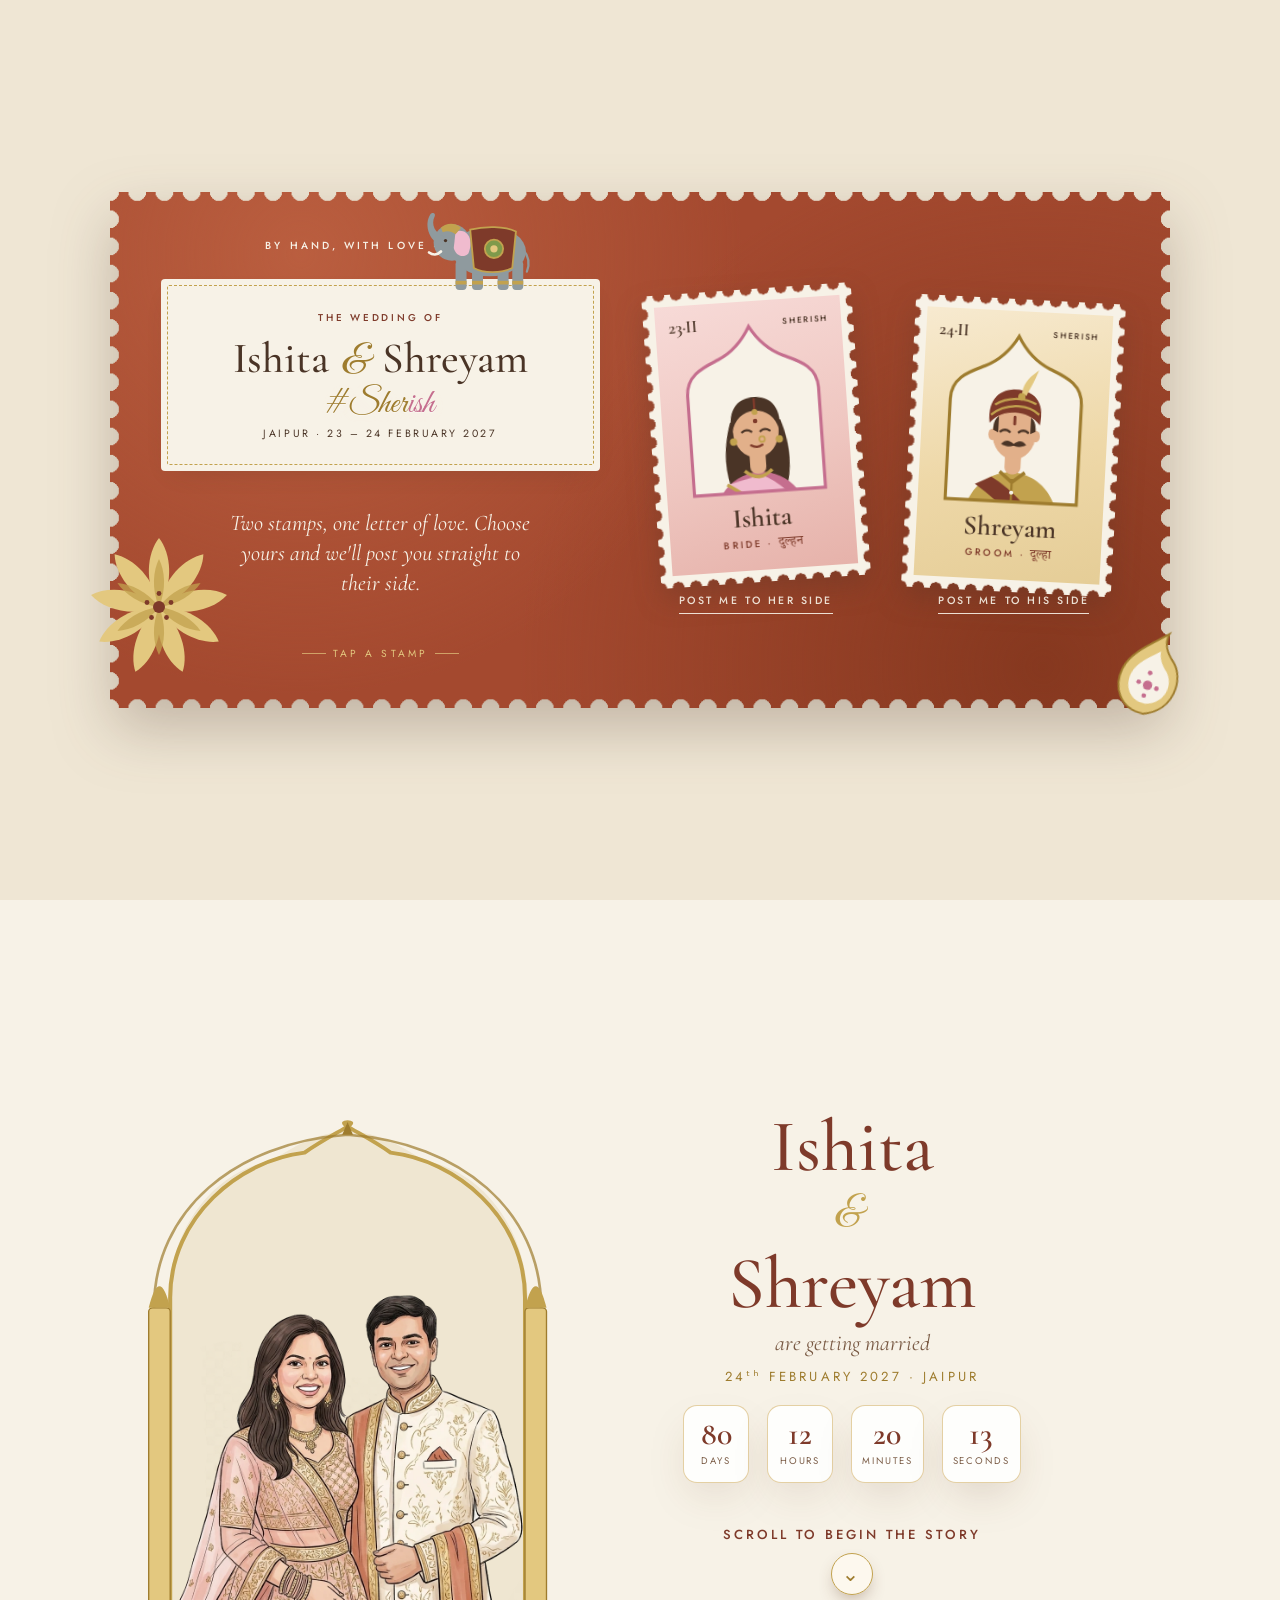
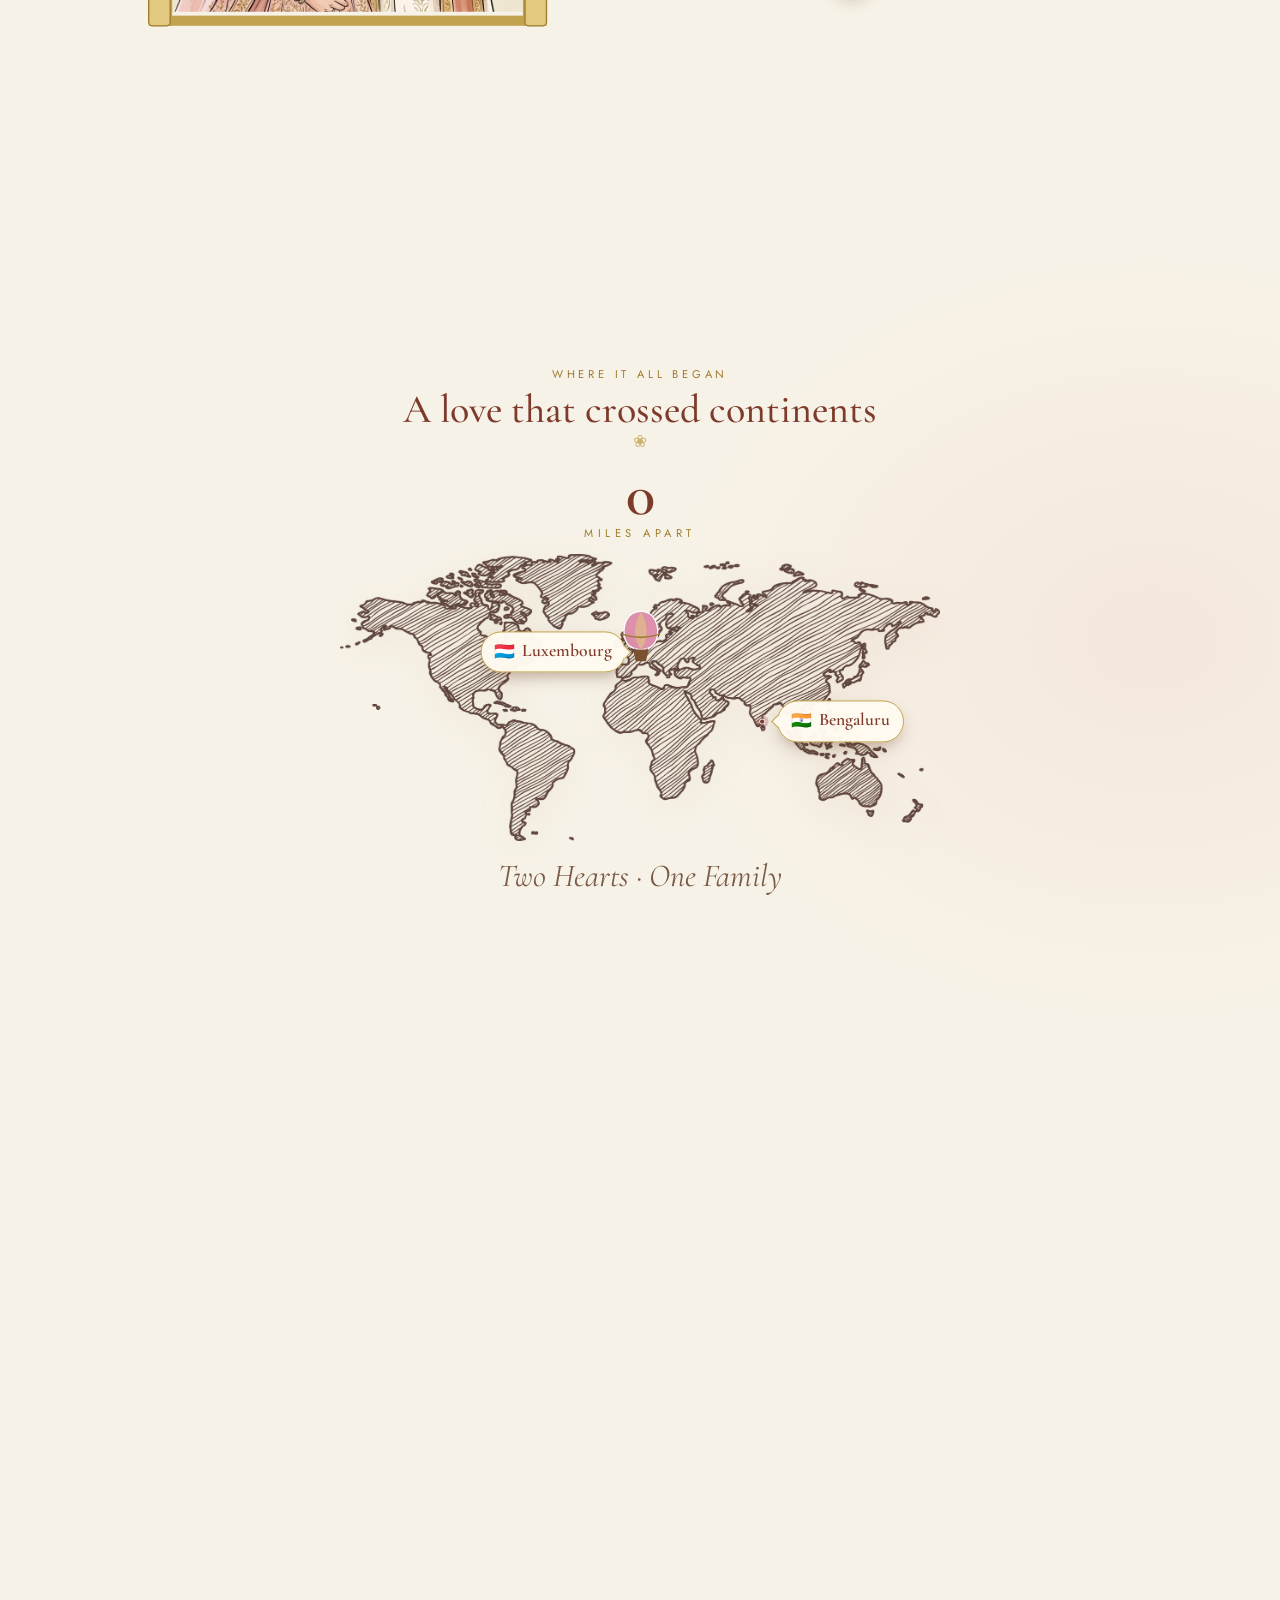
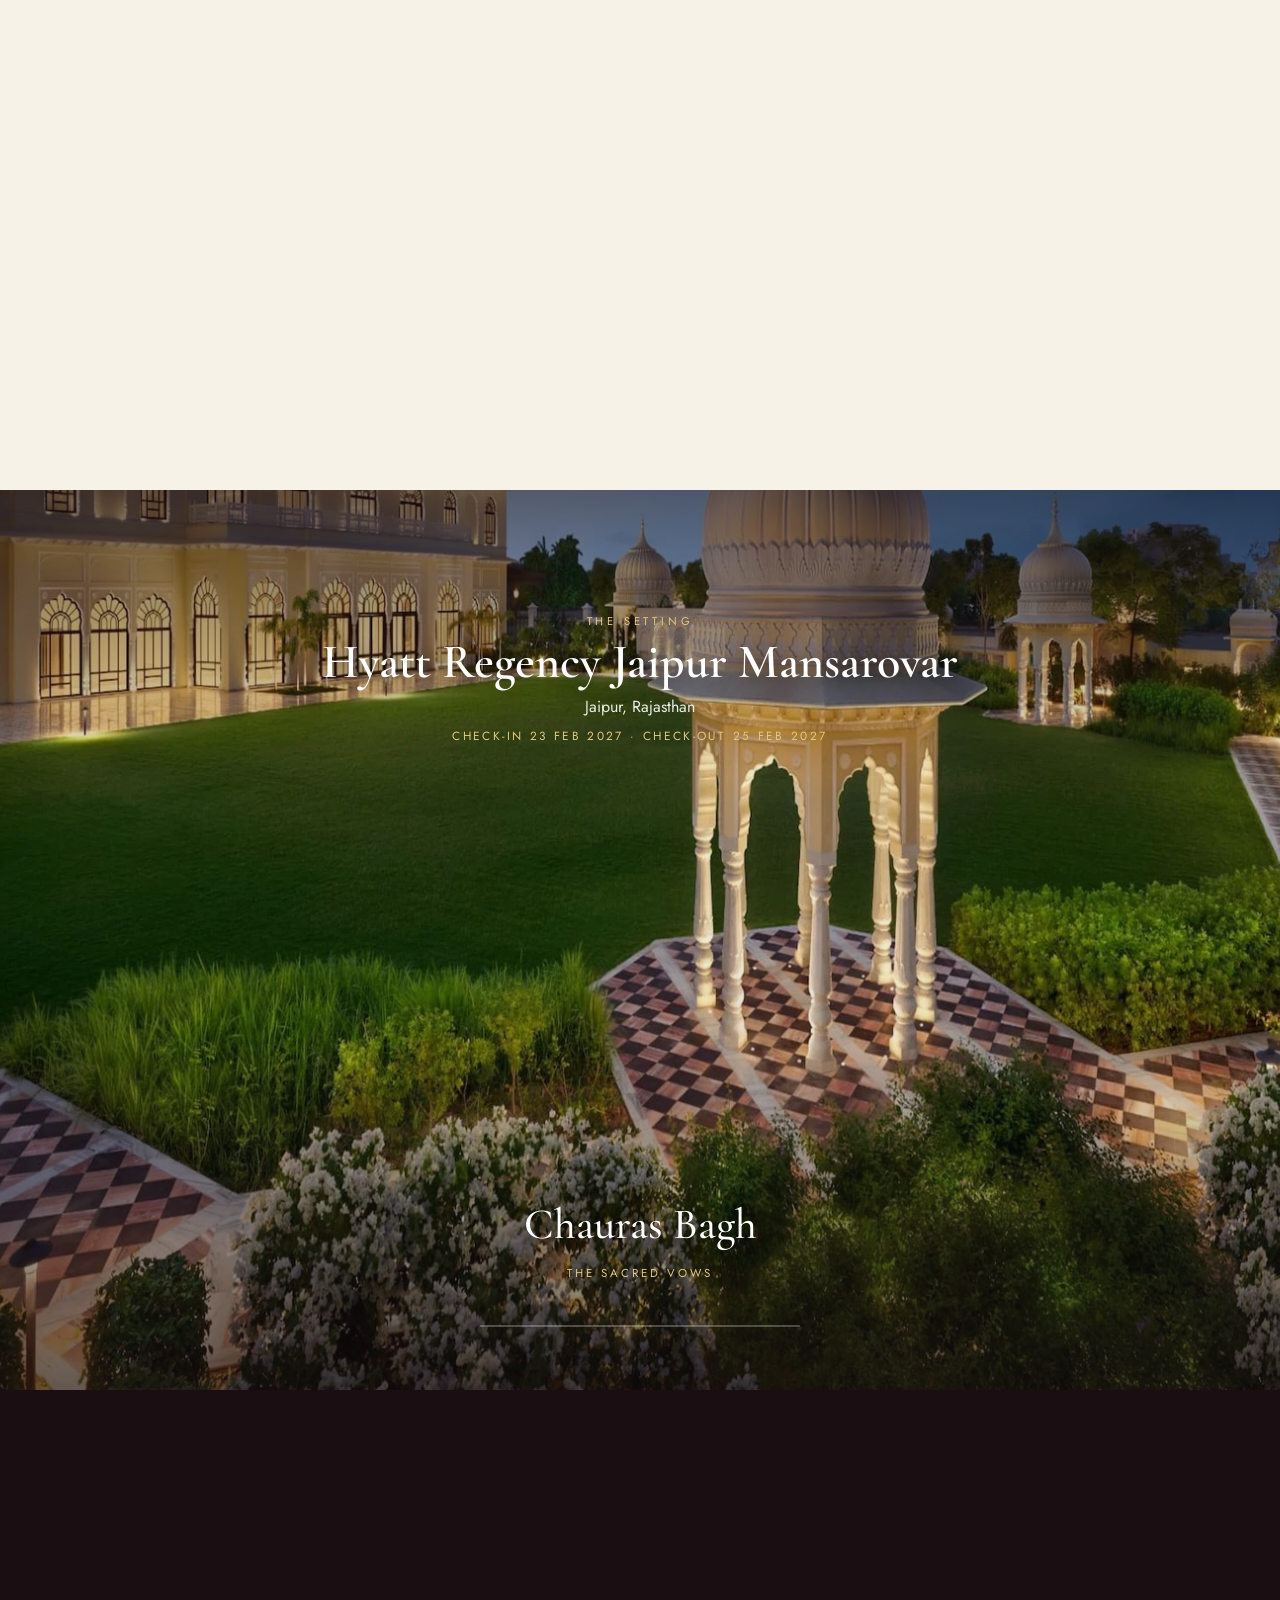
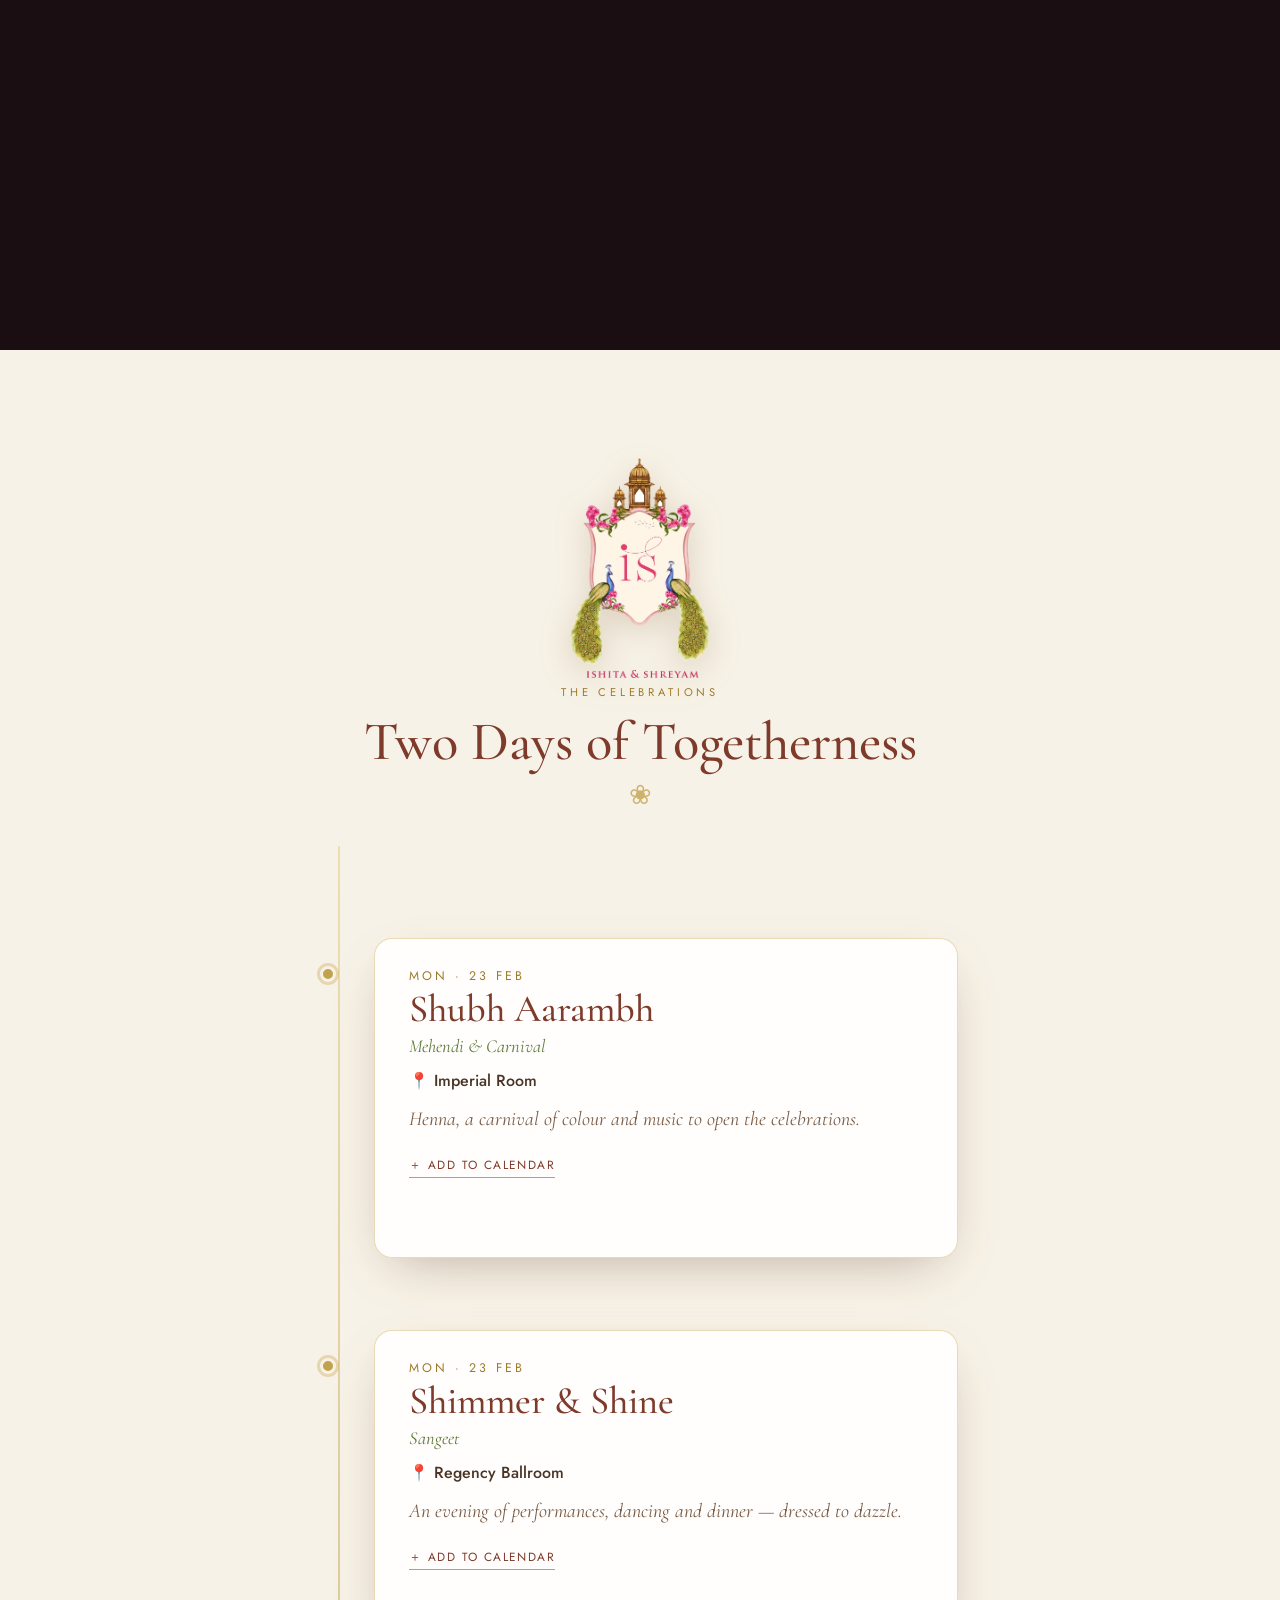
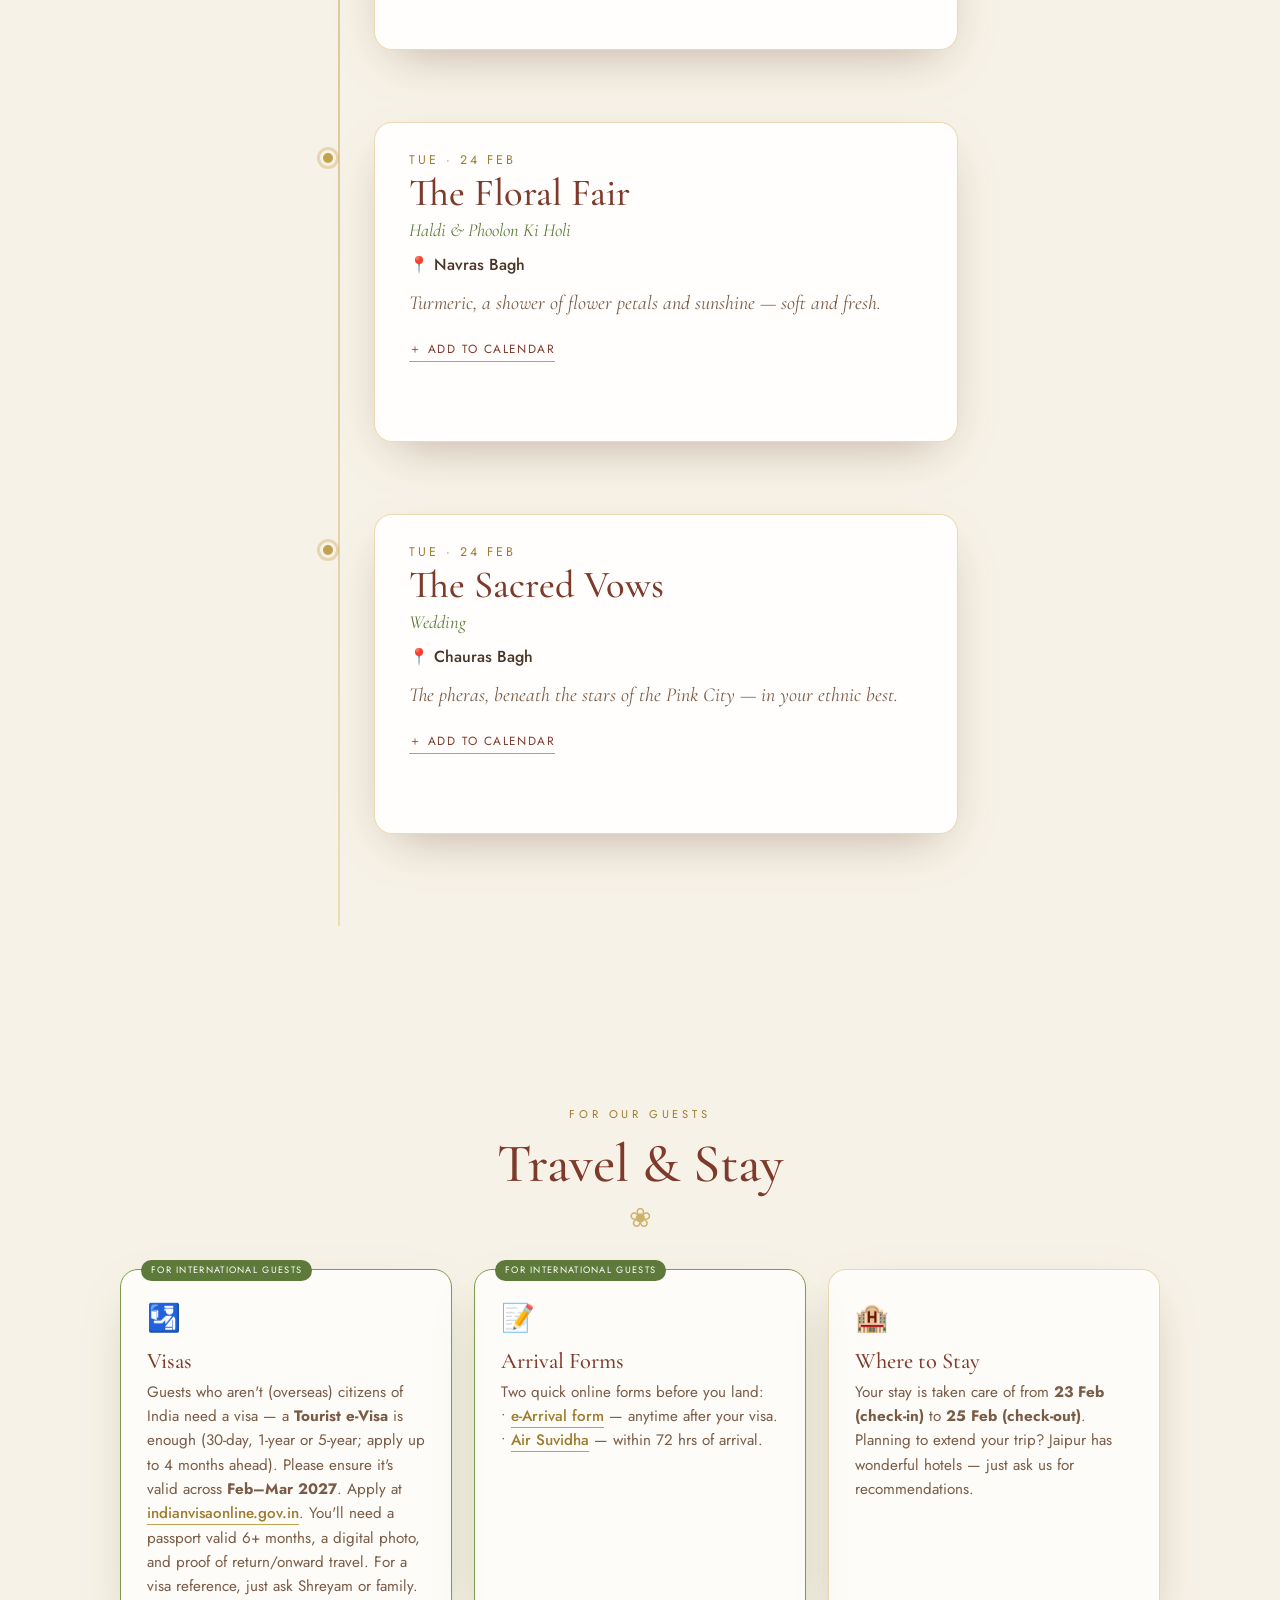
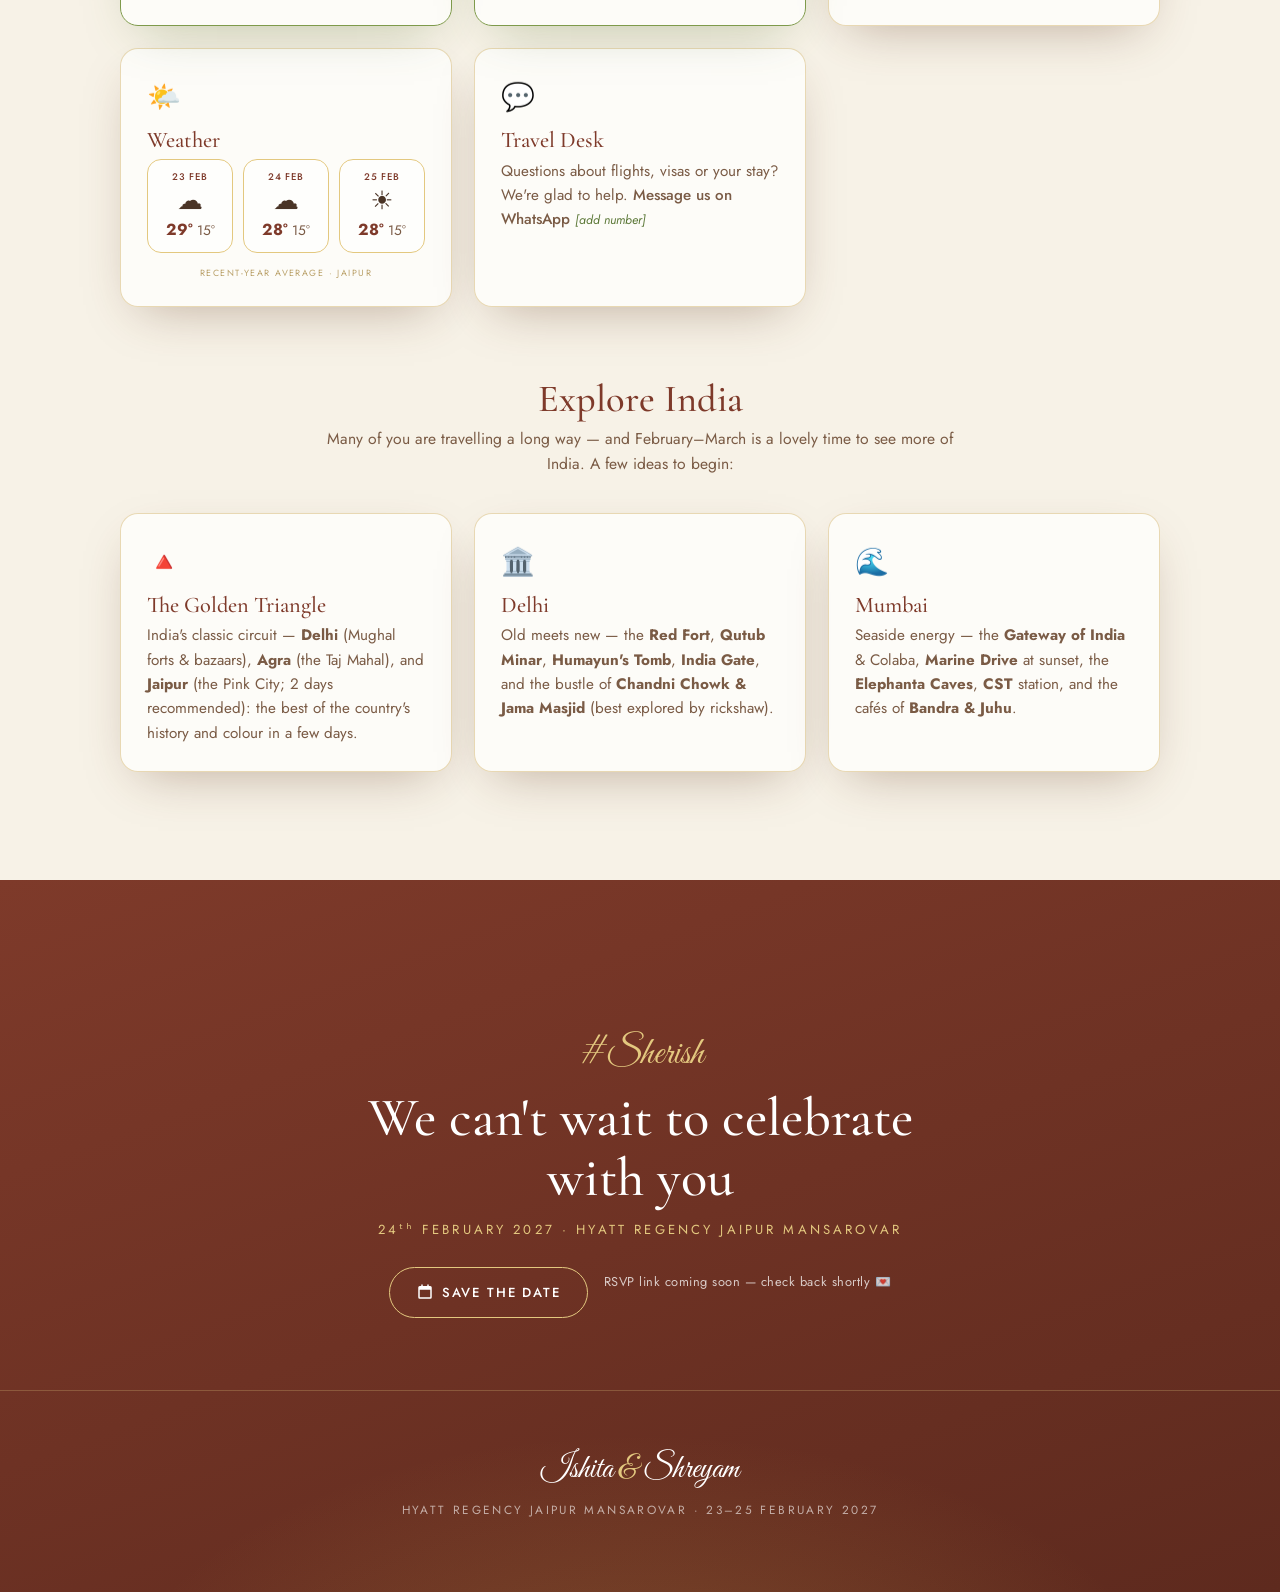
==== commit f9f9c05f: "Higher-res venue photos from the hotel deck Swap the venue reel's images for the high-resolution eve" ====
--- a/index.html
+++ b/index.html
@@ -368,16 +368,16 @@
       <div class="venue__sticky">
         <div class="venue__frames" id="venueFrames">
           <figure class="vframe is-active" data-label="Chauras Bagh" data-sub="The Sacred Vows">
-            <img src="assets/venue-courtyard.webp" alt="Central courtyard of Hyatt Regency Jaipur Mansarovar">
+            <img src="assets/venue-chauras.webp" alt="Chauras Bagh garden at the Hyatt Regency Jaipur Mansarovar">
           </figure>
           <figure class="vframe" data-label="Chauras Bagh" data-sub="The wedding, by night">
-            <img src="assets/venue-night.webp" alt="The courtyard lit for an evening celebration">
+            <img src="assets/venue-chauras.webp" alt="Chauras Bagh lit for an evening celebration">
           </figure>
           <figure class="vframe" data-label="Navras Bagh" data-sub="Haldi &amp; Phoolon Ki Holi">
-            <img src="assets/venue-lawn.webp" alt="The garden lawn with chhatri pavilions">
+            <img src="assets/venue-navras.webp" alt="Navras Bagh — garden lawn and pool with chhatri pavilions">
           </figure>
           <figure class="vframe" data-label="Regency Ballroom" data-sub="Sangeet">
-            <img src="assets/venue-ballroom.webp" alt="The indoor ballroom">
+            <img src="assets/venue-regency.webp" alt="The Regency Ballroom">
           </figure>
           <div class="venue__scrim"></div>
         </div>
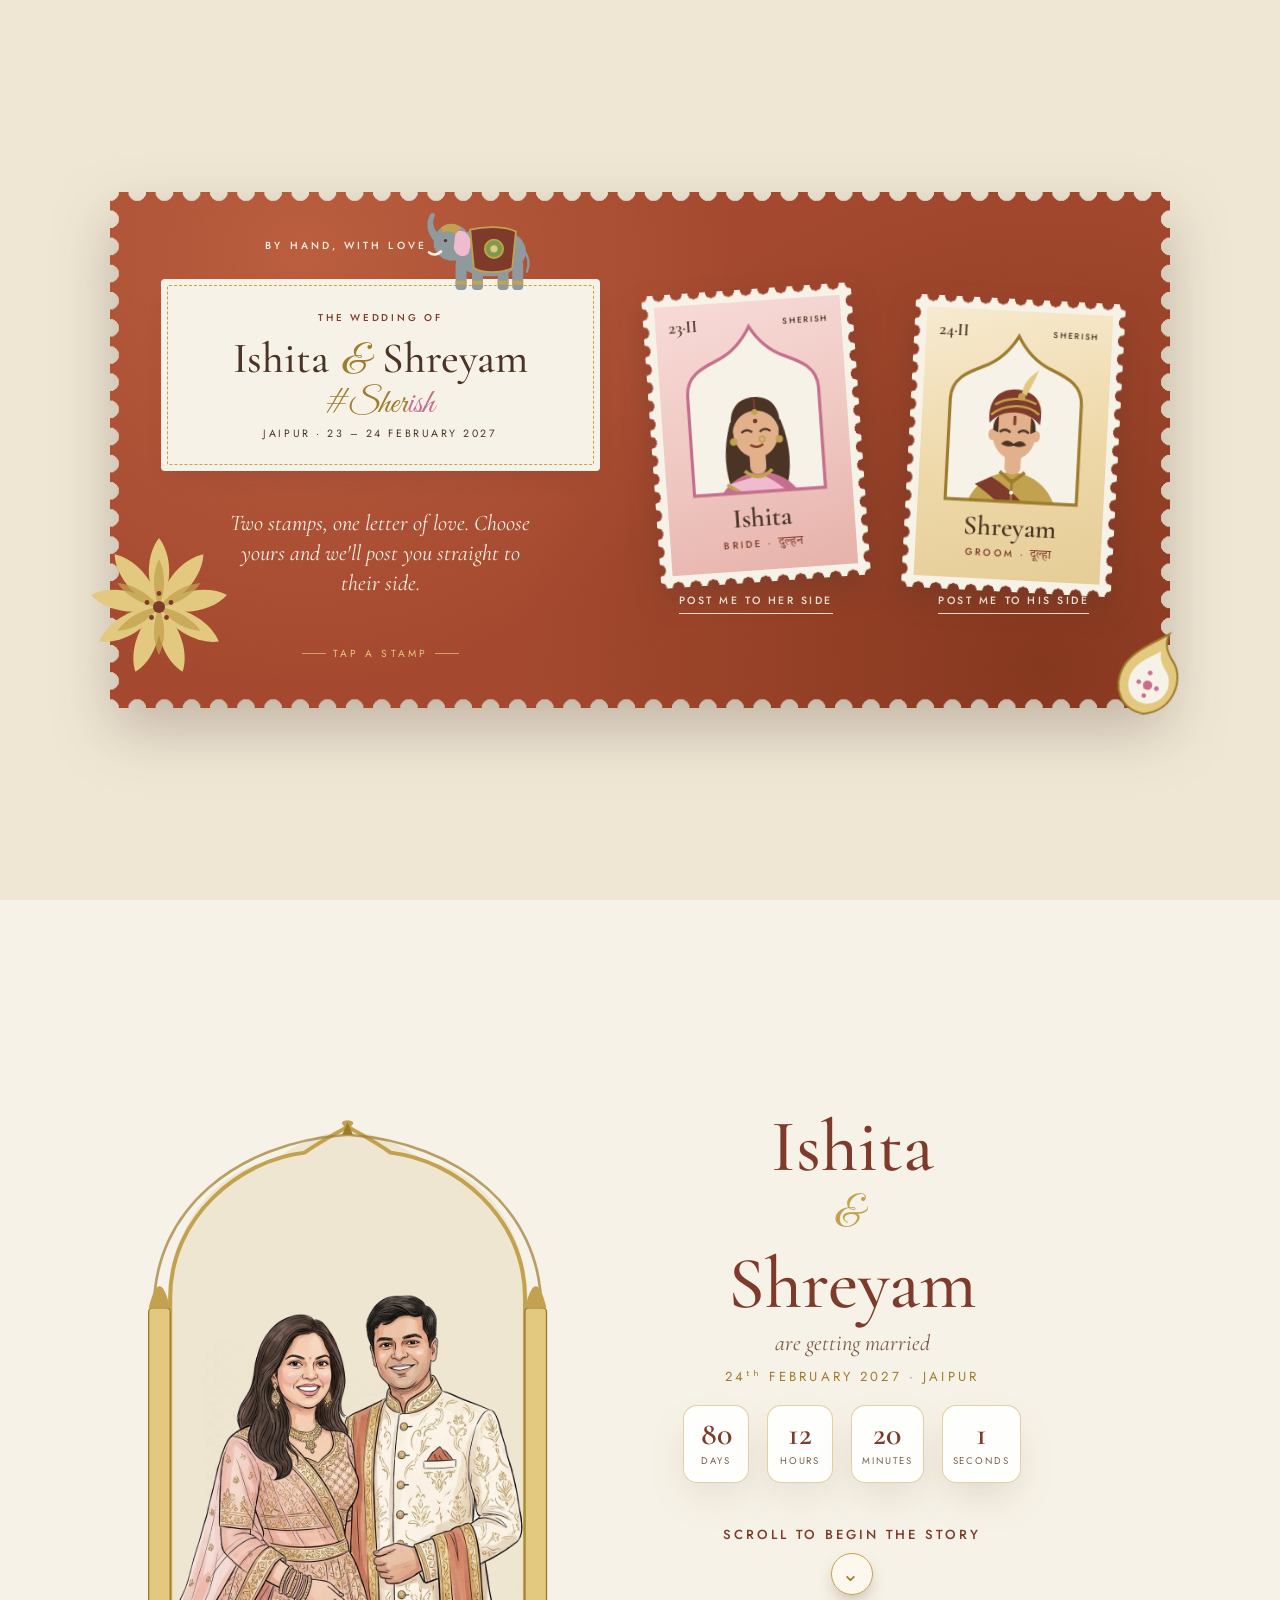
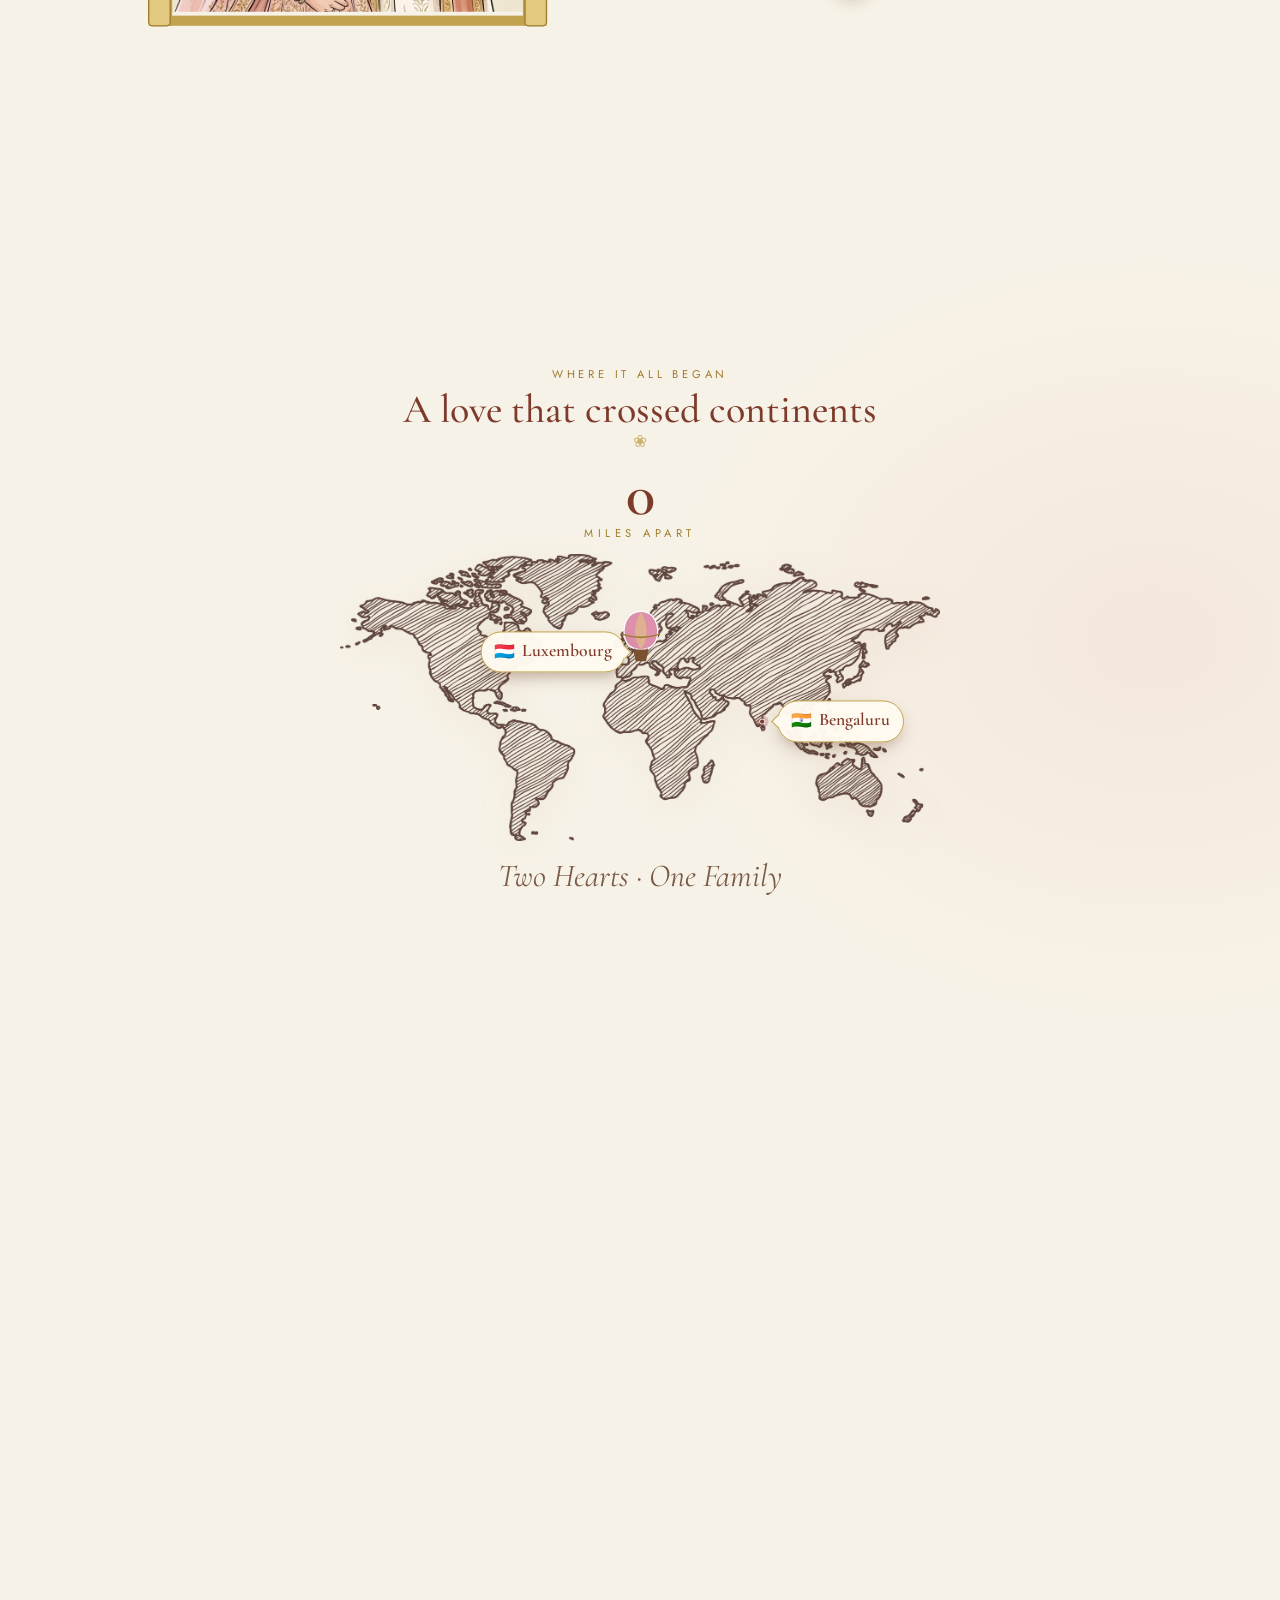
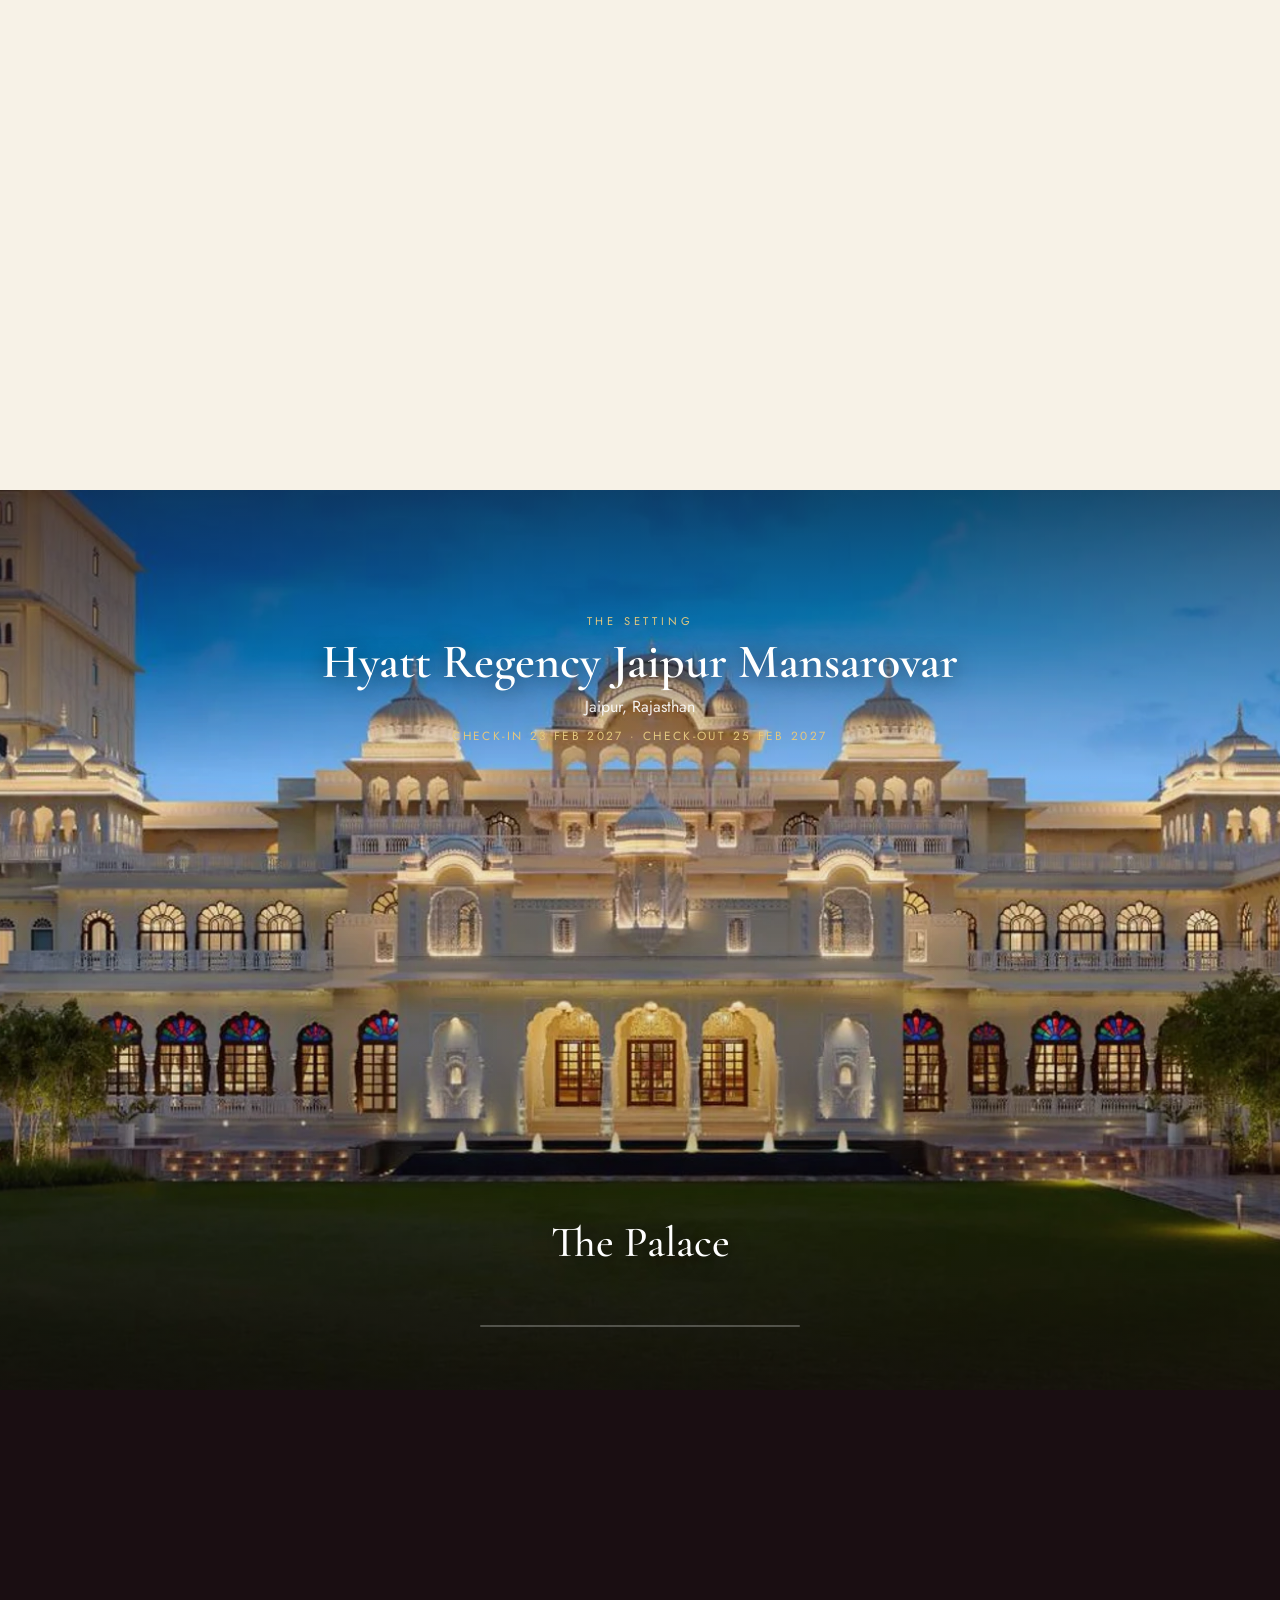
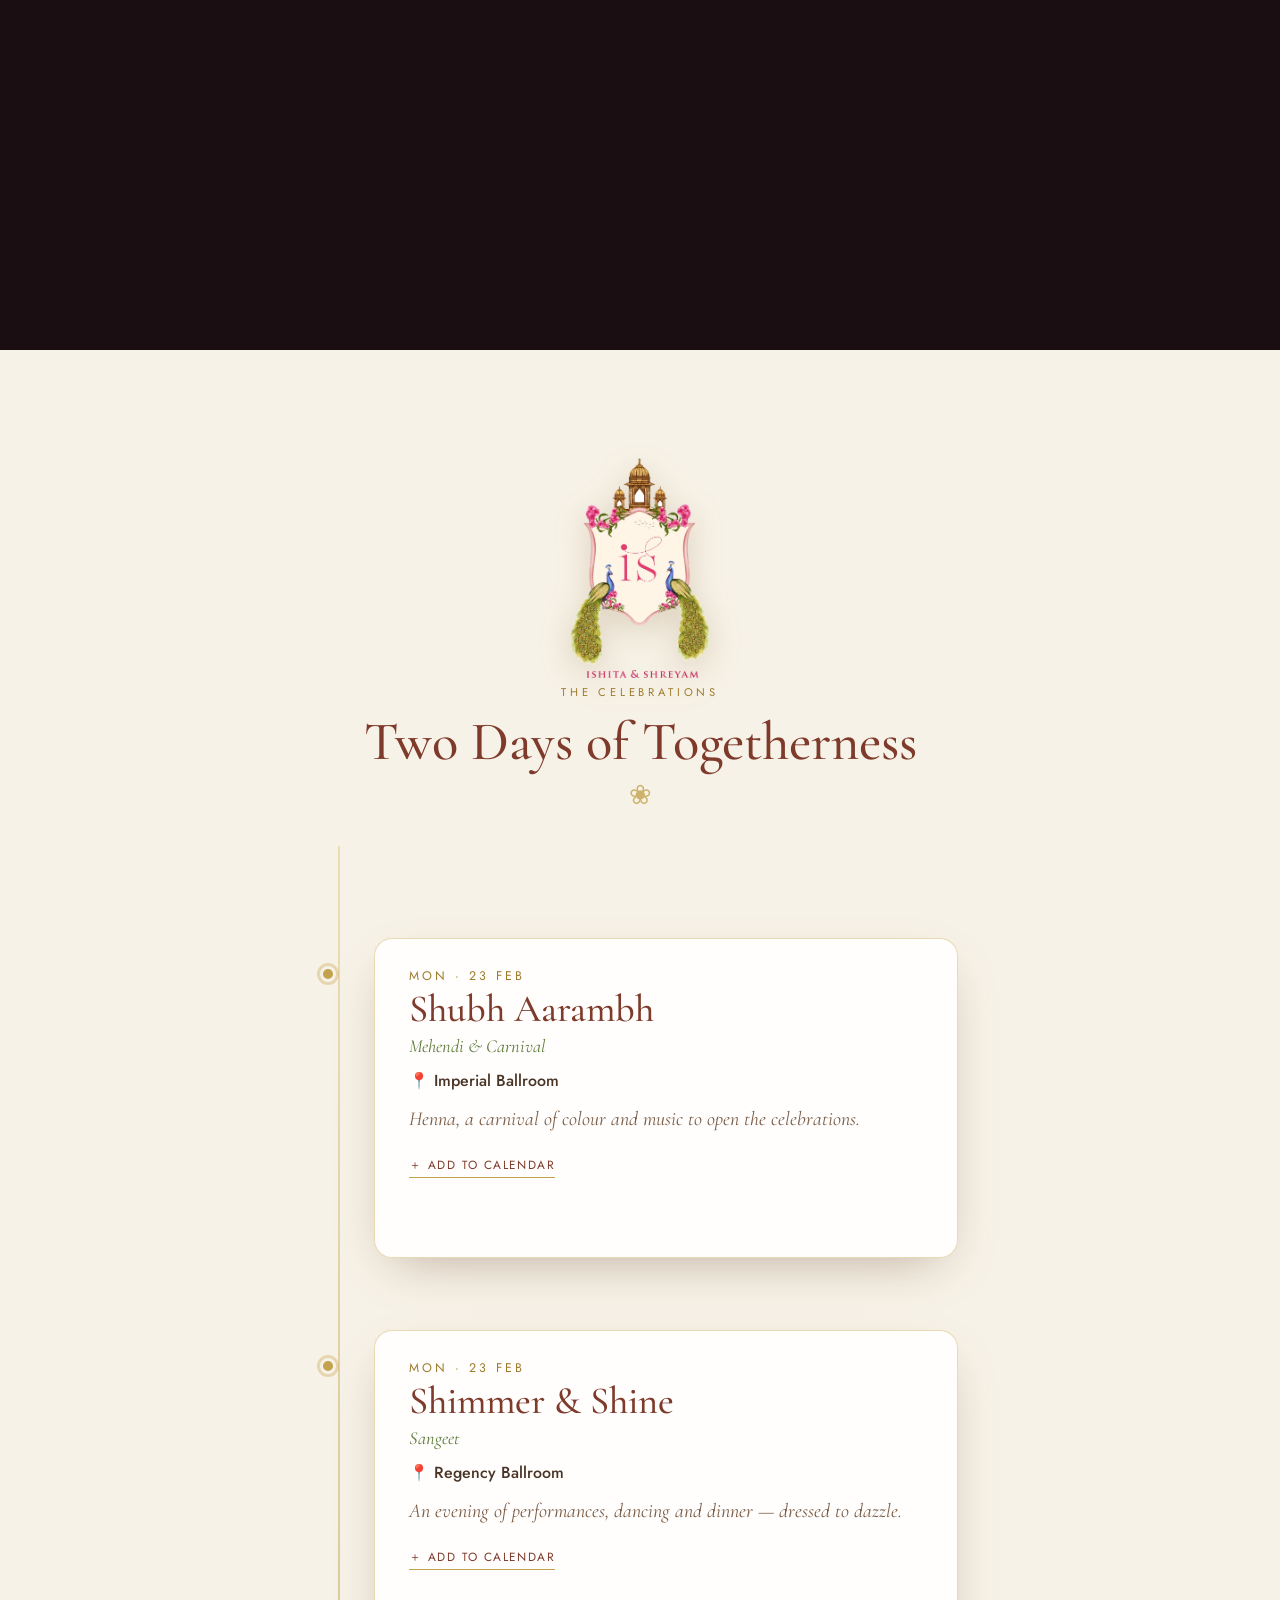
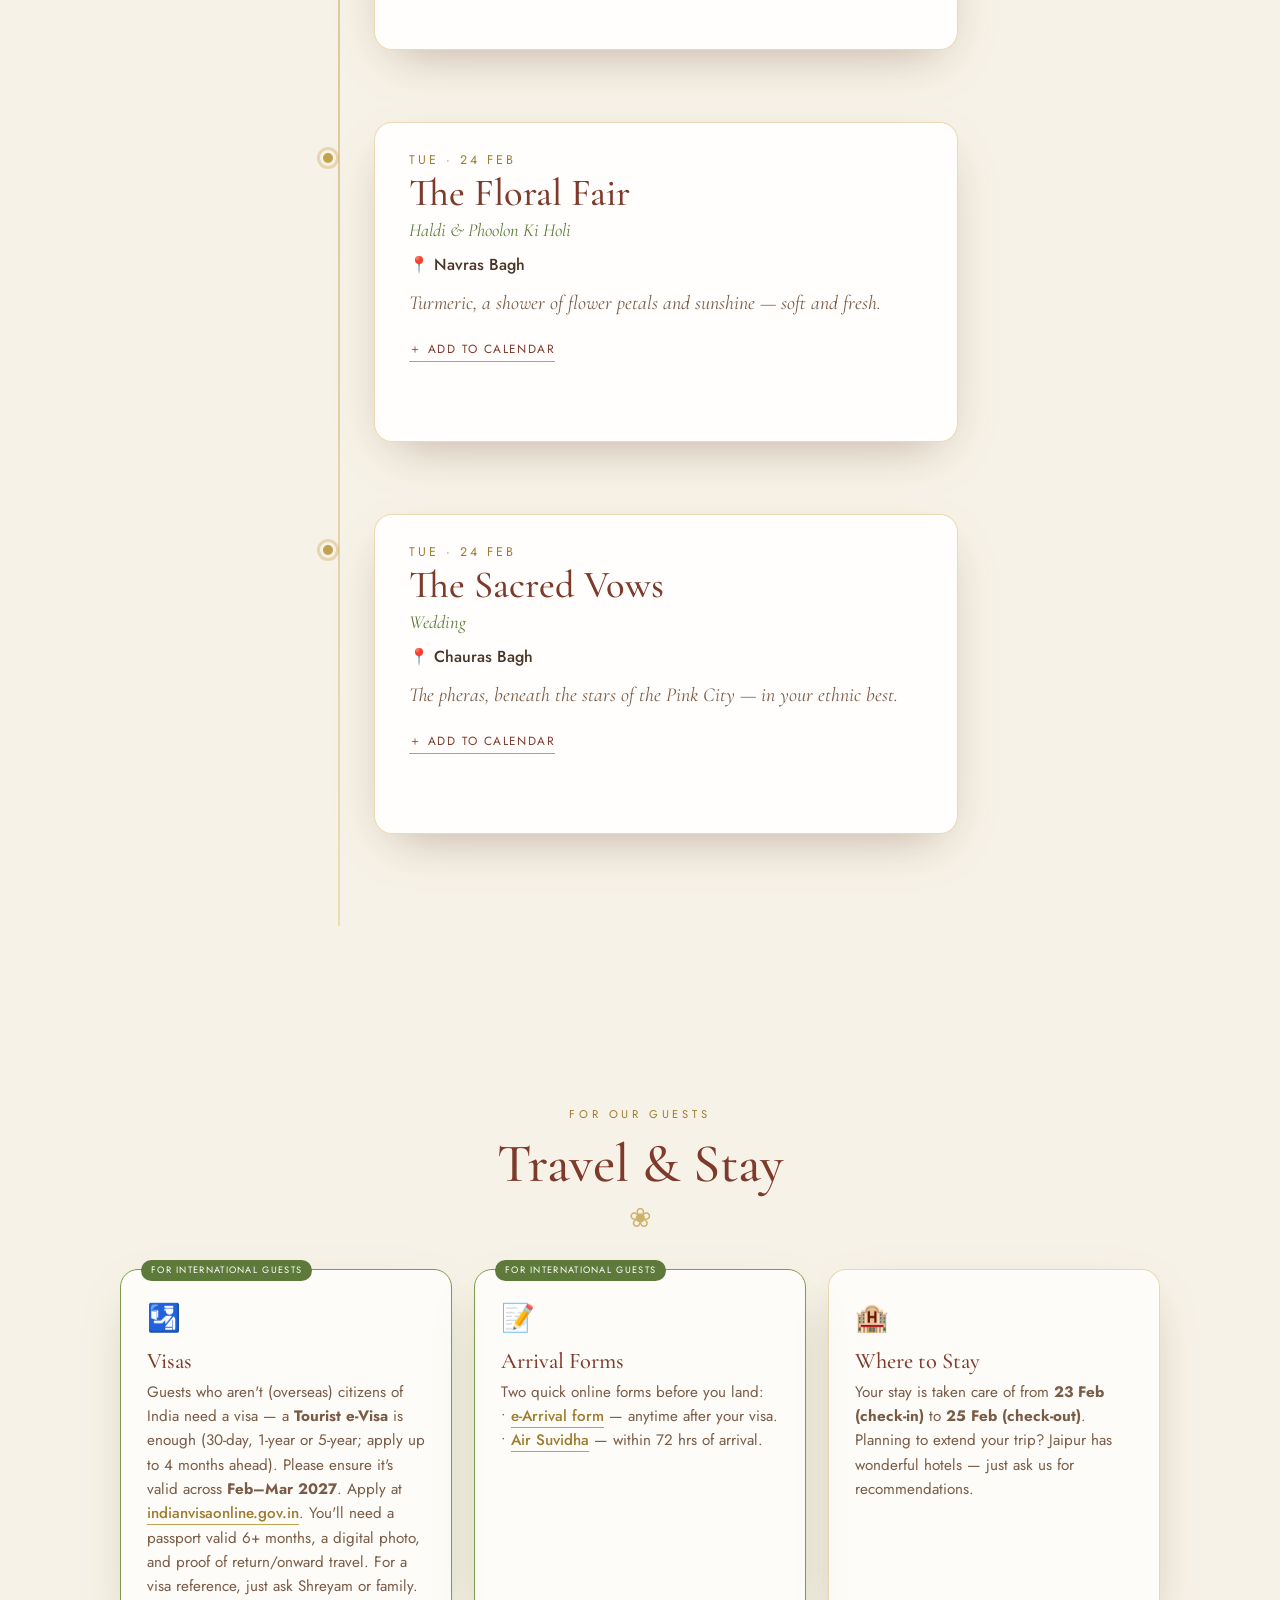
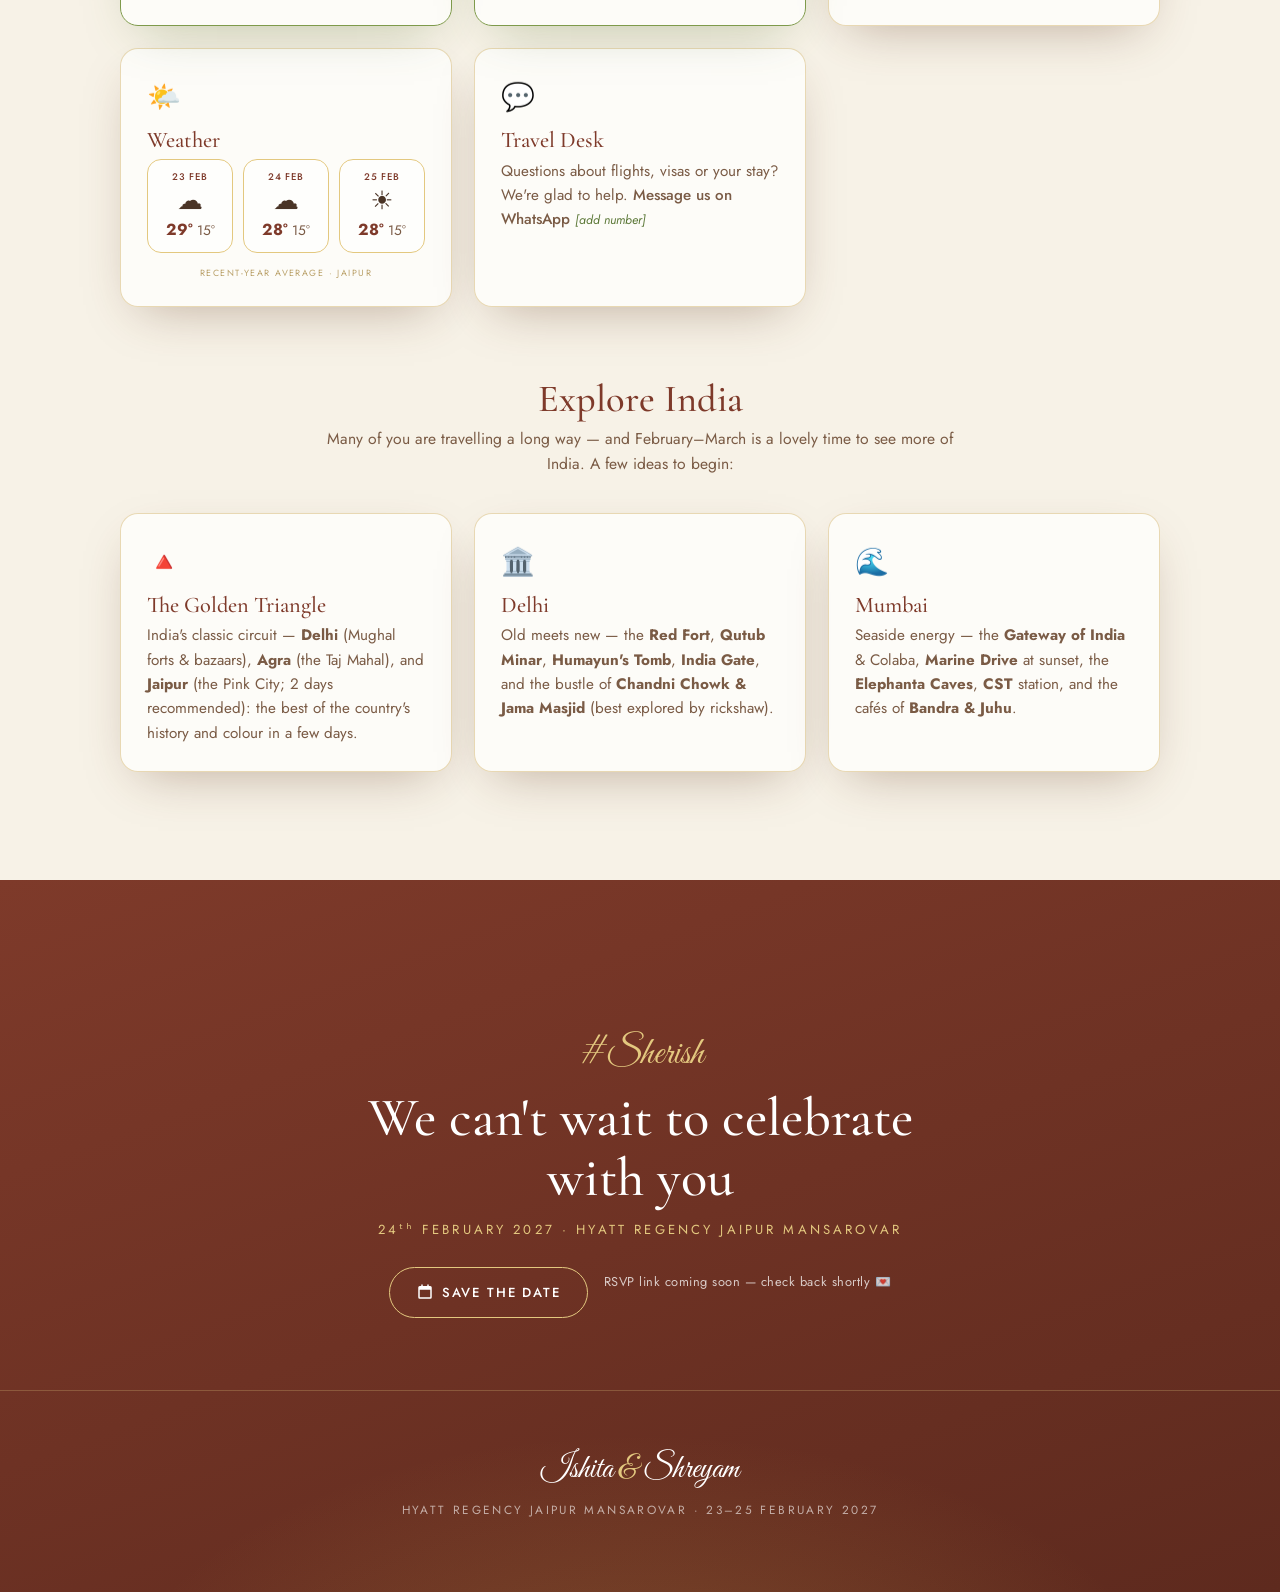
==== commit ea72f0fb: "Venue reel -> hotel photo tour (no event mapping) Make the venue carousel a plain cross-fade of hote" ====
--- a/index.html
+++ b/index.html
@@ -367,17 +367,17 @@
     <section id="venue" class="venue">
       <div class="venue__sticky">
         <div class="venue__frames" id="venueFrames">
-          <figure class="vframe is-active" data-label="Chauras Bagh" data-sub="The Sacred Vows">
-            <img src="assets/venue-chauras.webp" alt="Chauras Bagh garden at the Hyatt Regency Jaipur Mansarovar">
+          <figure class="vframe is-active" data-label="The Palace" data-sub="">
+            <img src="assets/venue-facade.webp" alt="The Hyatt Regency Jaipur Mansarovar palace façade at dusk">
           </figure>
-          <figure class="vframe" data-label="Chauras Bagh" data-sub="The wedding, by night">
-            <img src="assets/venue-chauras.webp" alt="Chauras Bagh lit for an evening celebration">
+          <figure class="vframe" data-label="The Grand Lobby" data-sub="">
+            <img src="assets/venue-lobby.webp" alt="The ornate lobby lounge">
           </figure>
-          <figure class="vframe" data-label="Navras Bagh" data-sub="Haldi &amp; Phoolon Ki Holi">
+          <figure class="vframe" data-label="Navras Bagh" data-sub="">
             <img src="assets/venue-navras.webp" alt="Navras Bagh — garden lawn and pool with chhatri pavilions">
           </figure>
-          <figure class="vframe" data-label="Regency Ballroom" data-sub="Sangeet">
-            <img src="assets/venue-regency.webp" alt="The Regency Ballroom">
+          <figure class="vframe" data-label="Chauras Bagh" data-sub="">
+            <img src="assets/venue-chauras.webp" alt="Chauras Bagh garden at the Hyatt Regency Jaipur Mansarovar">
           </figure>
           <div class="venue__scrim"></div>
         </div>
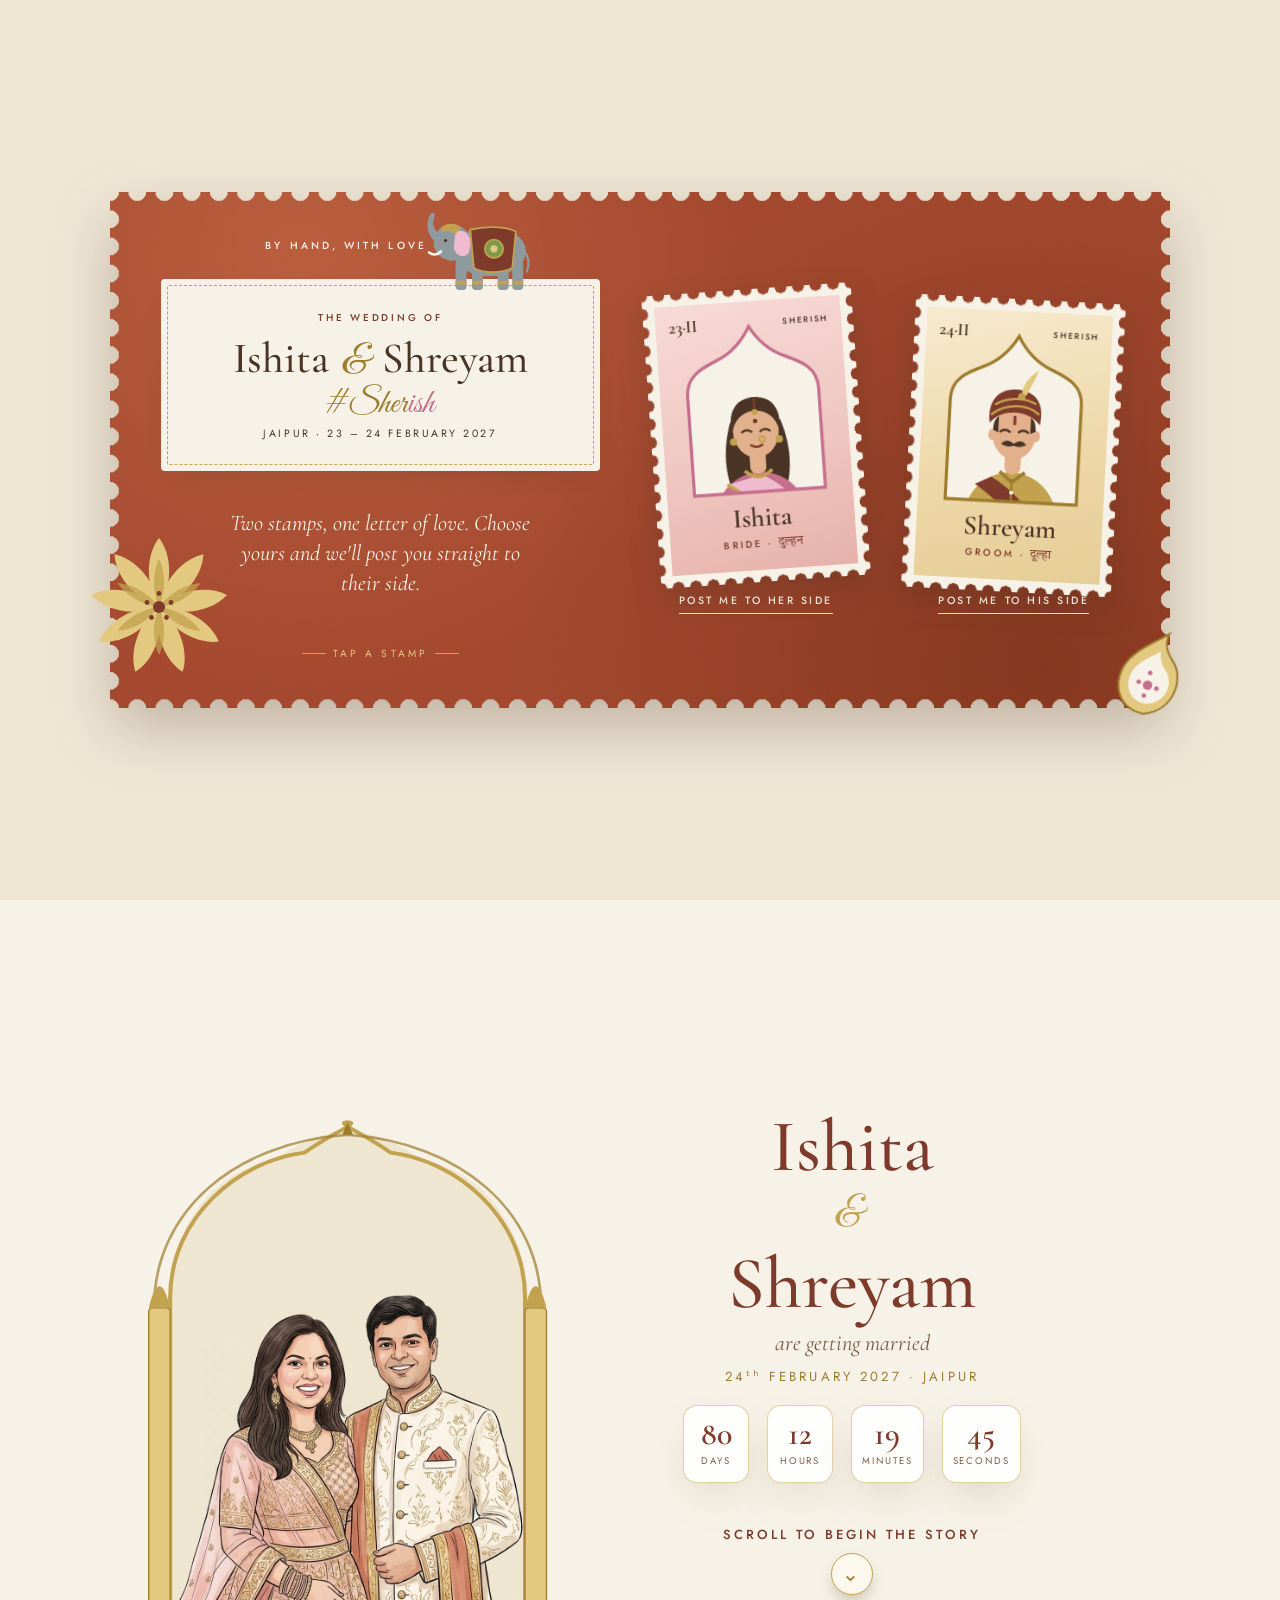
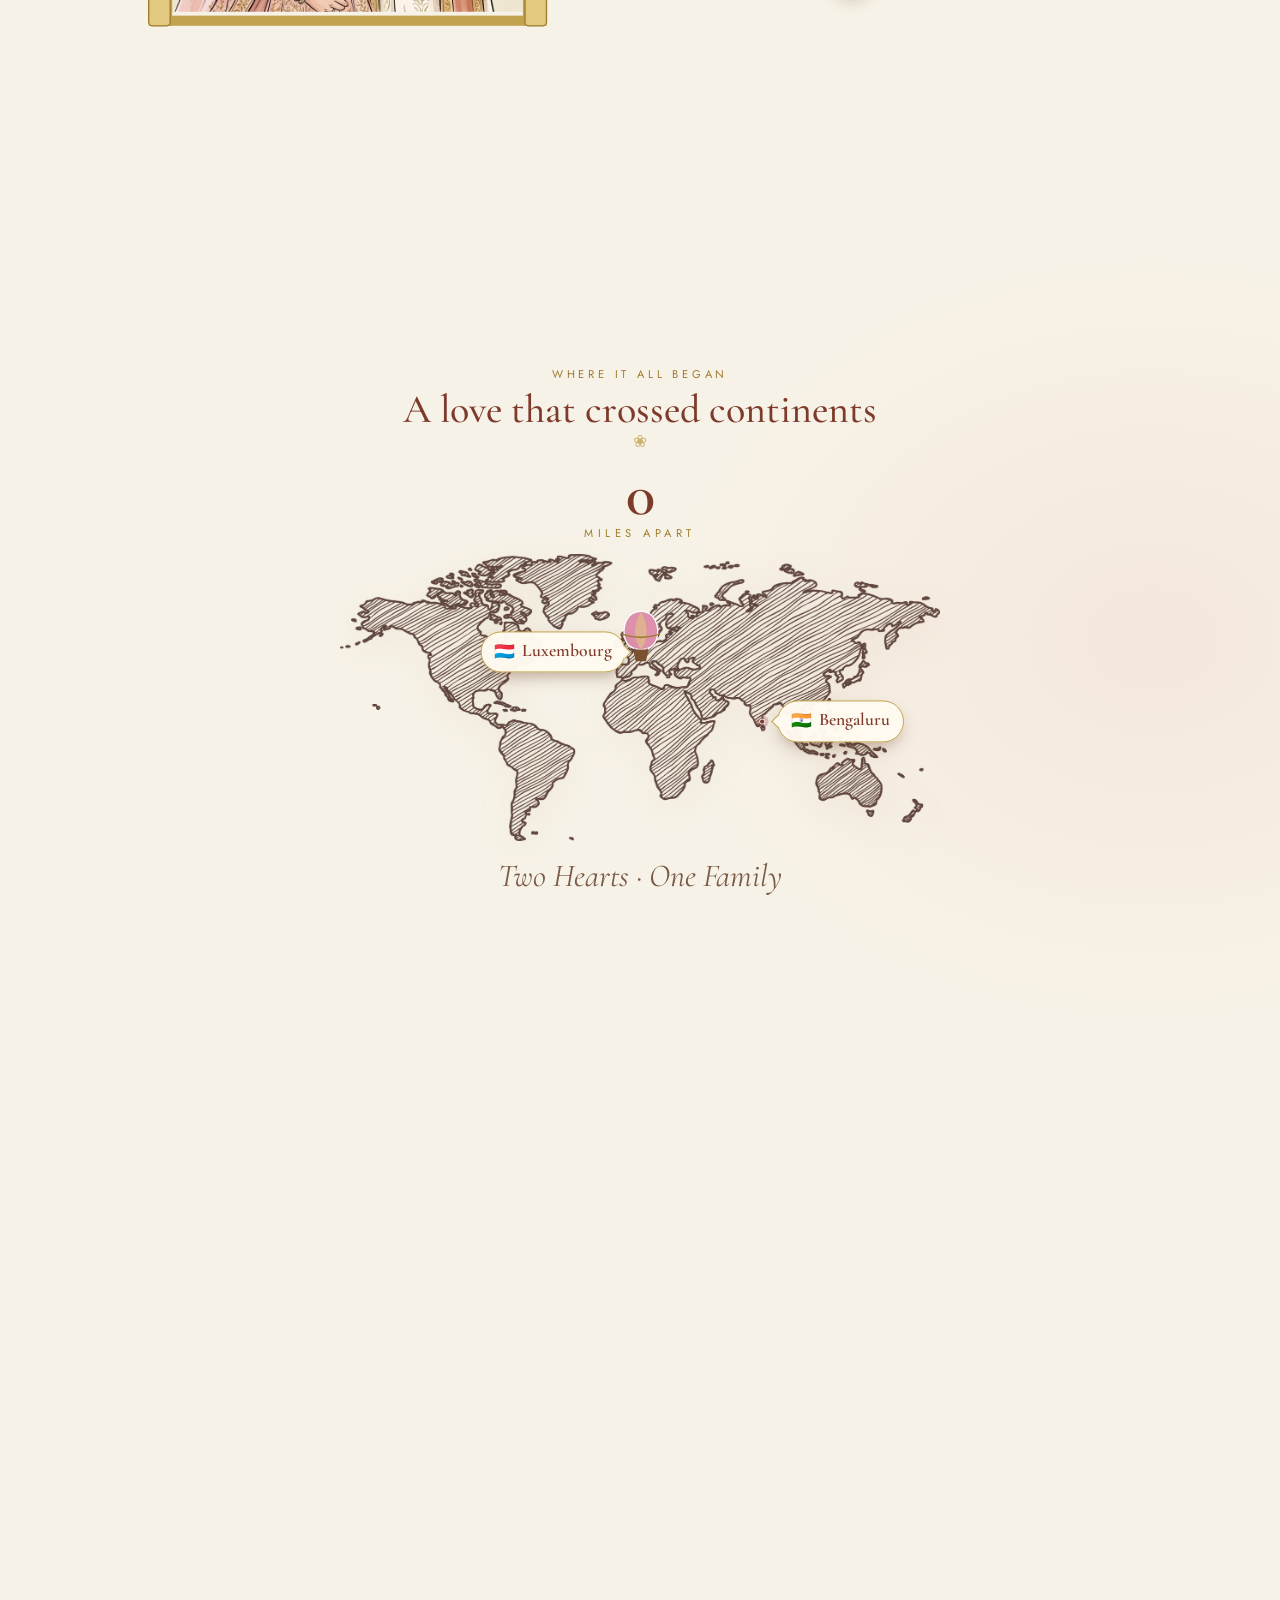
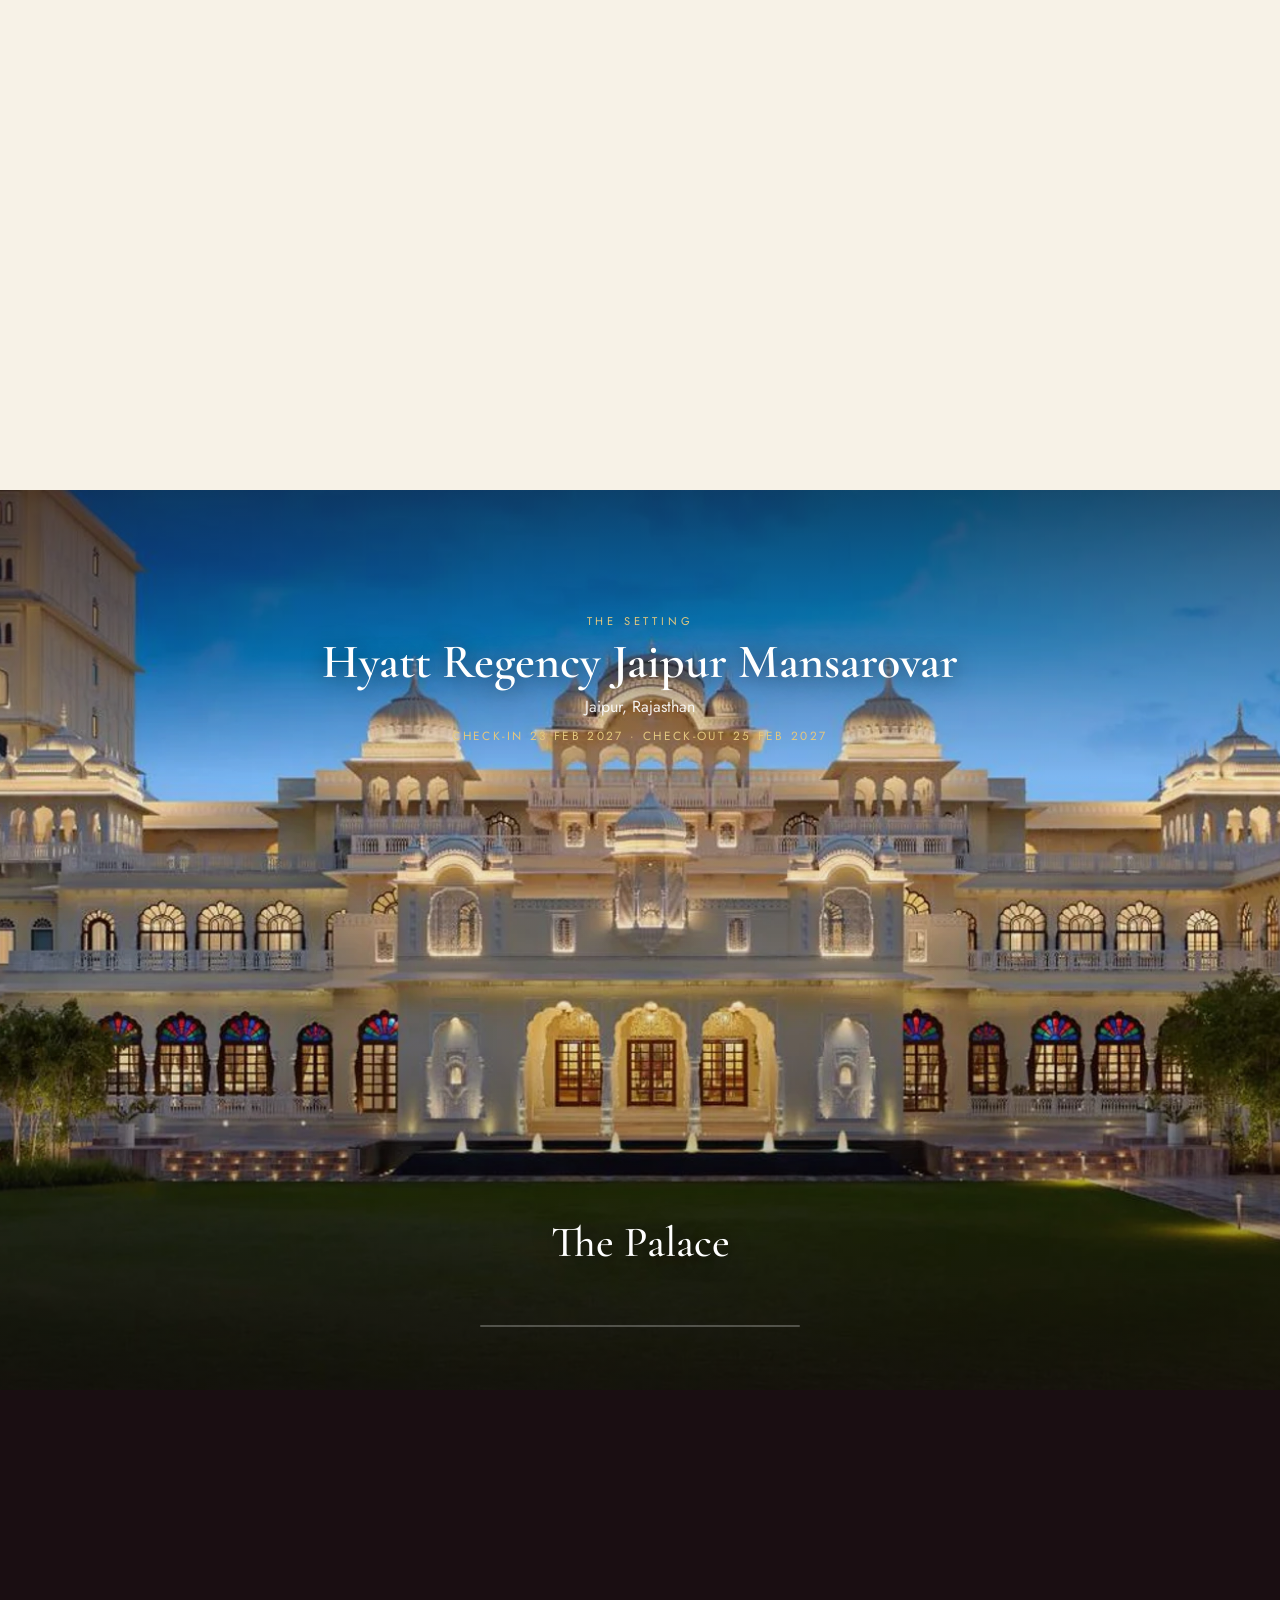
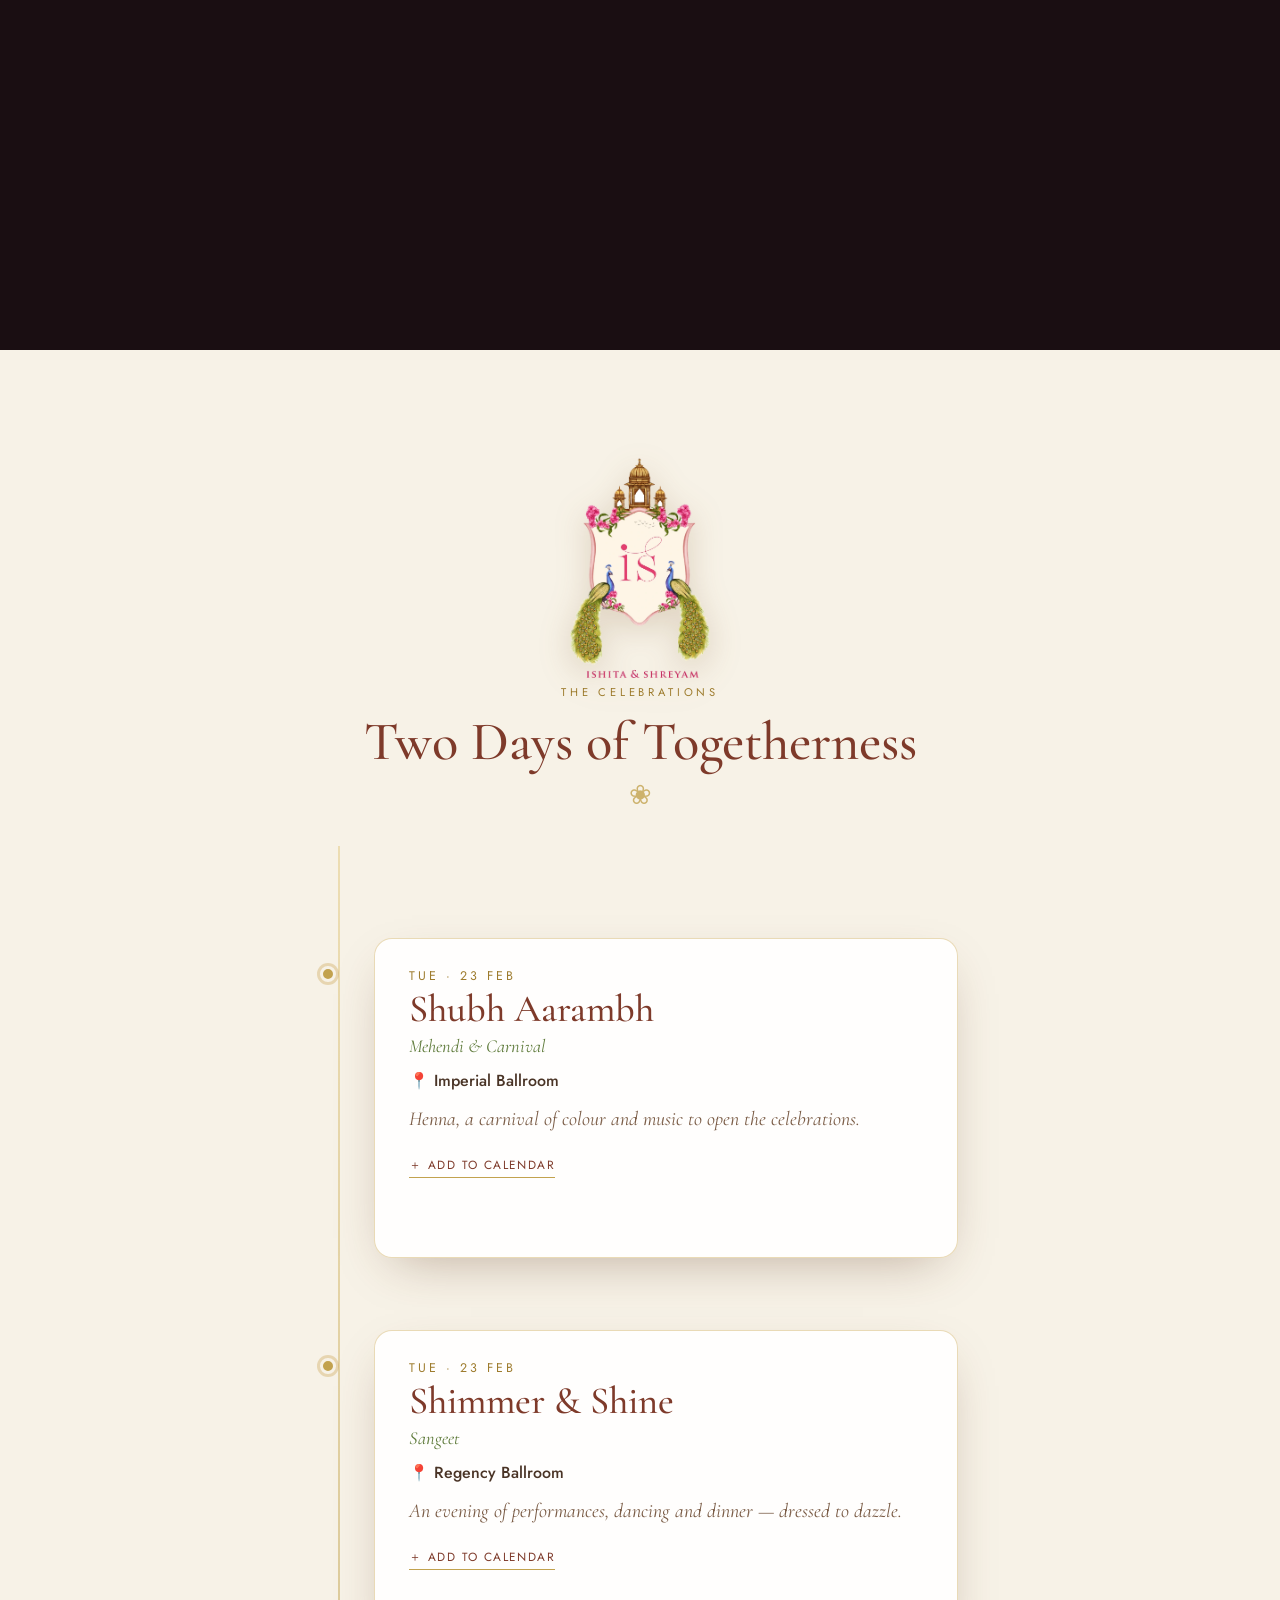
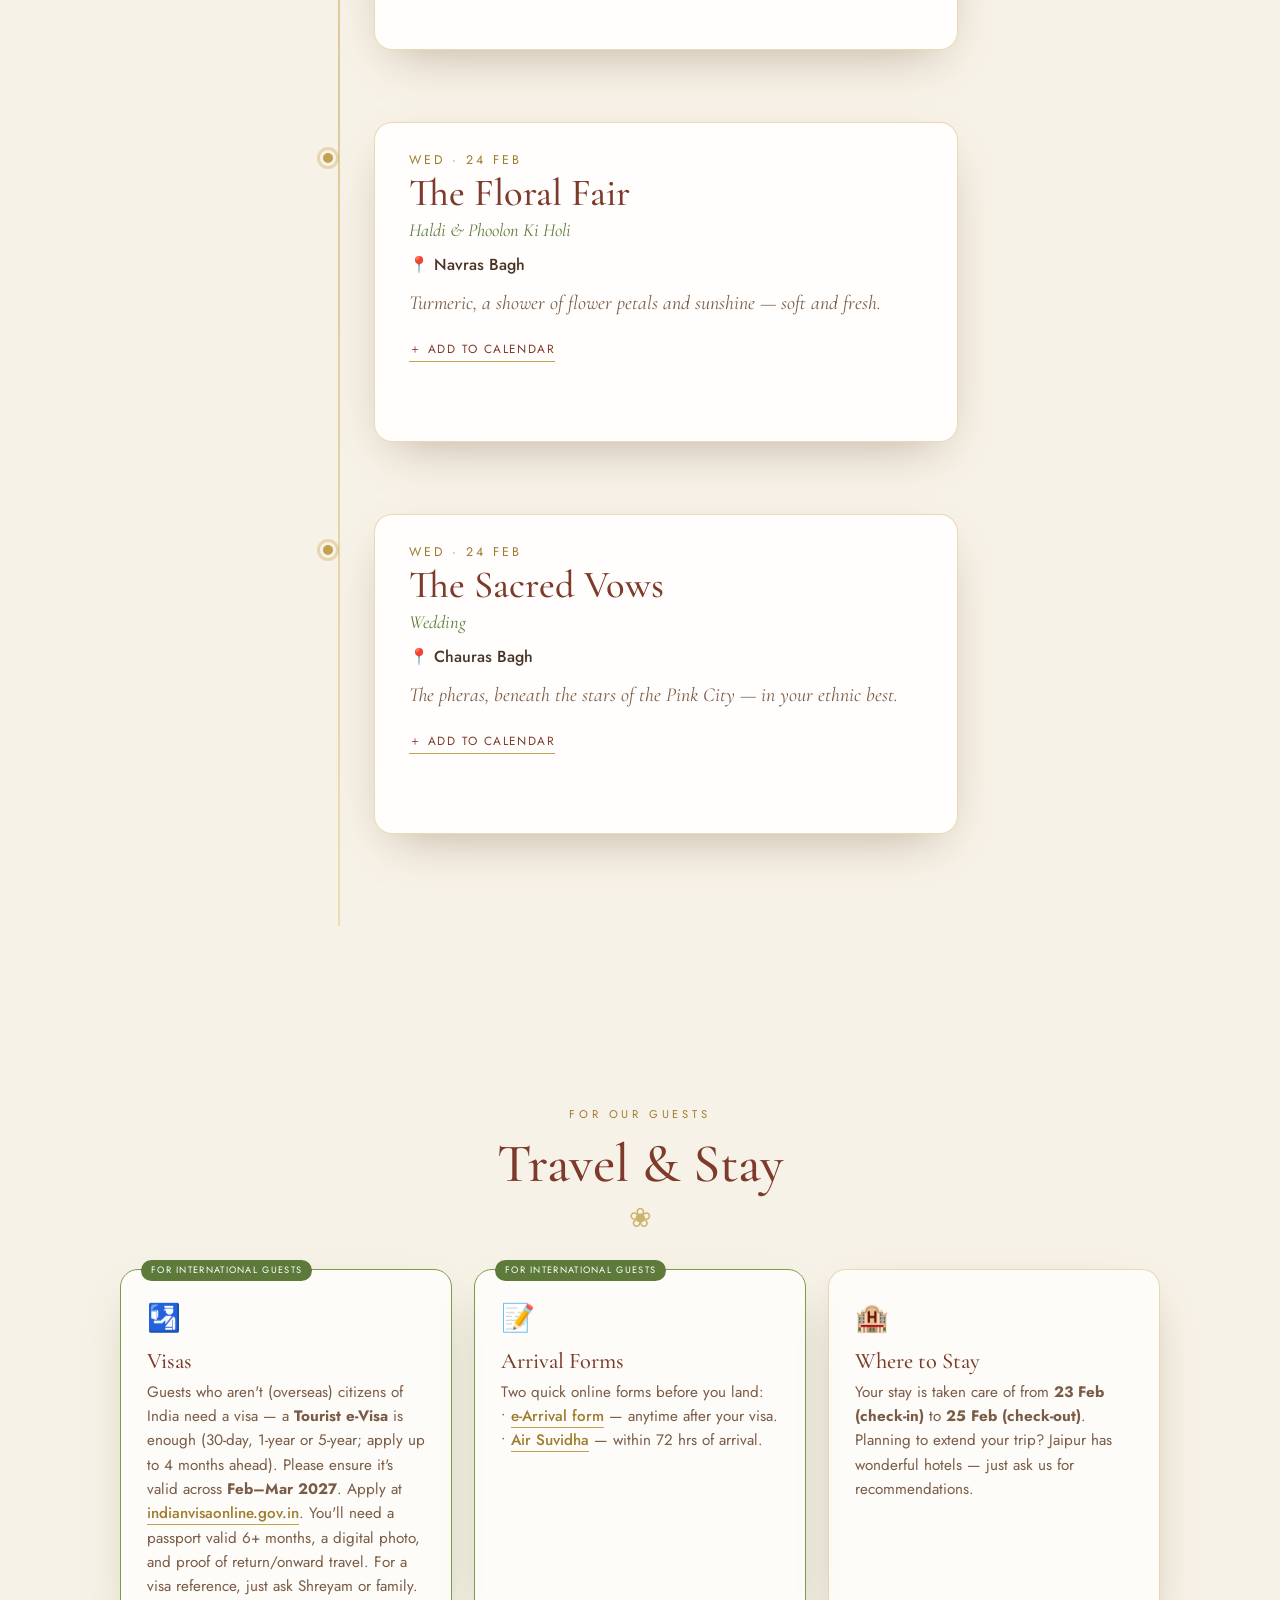
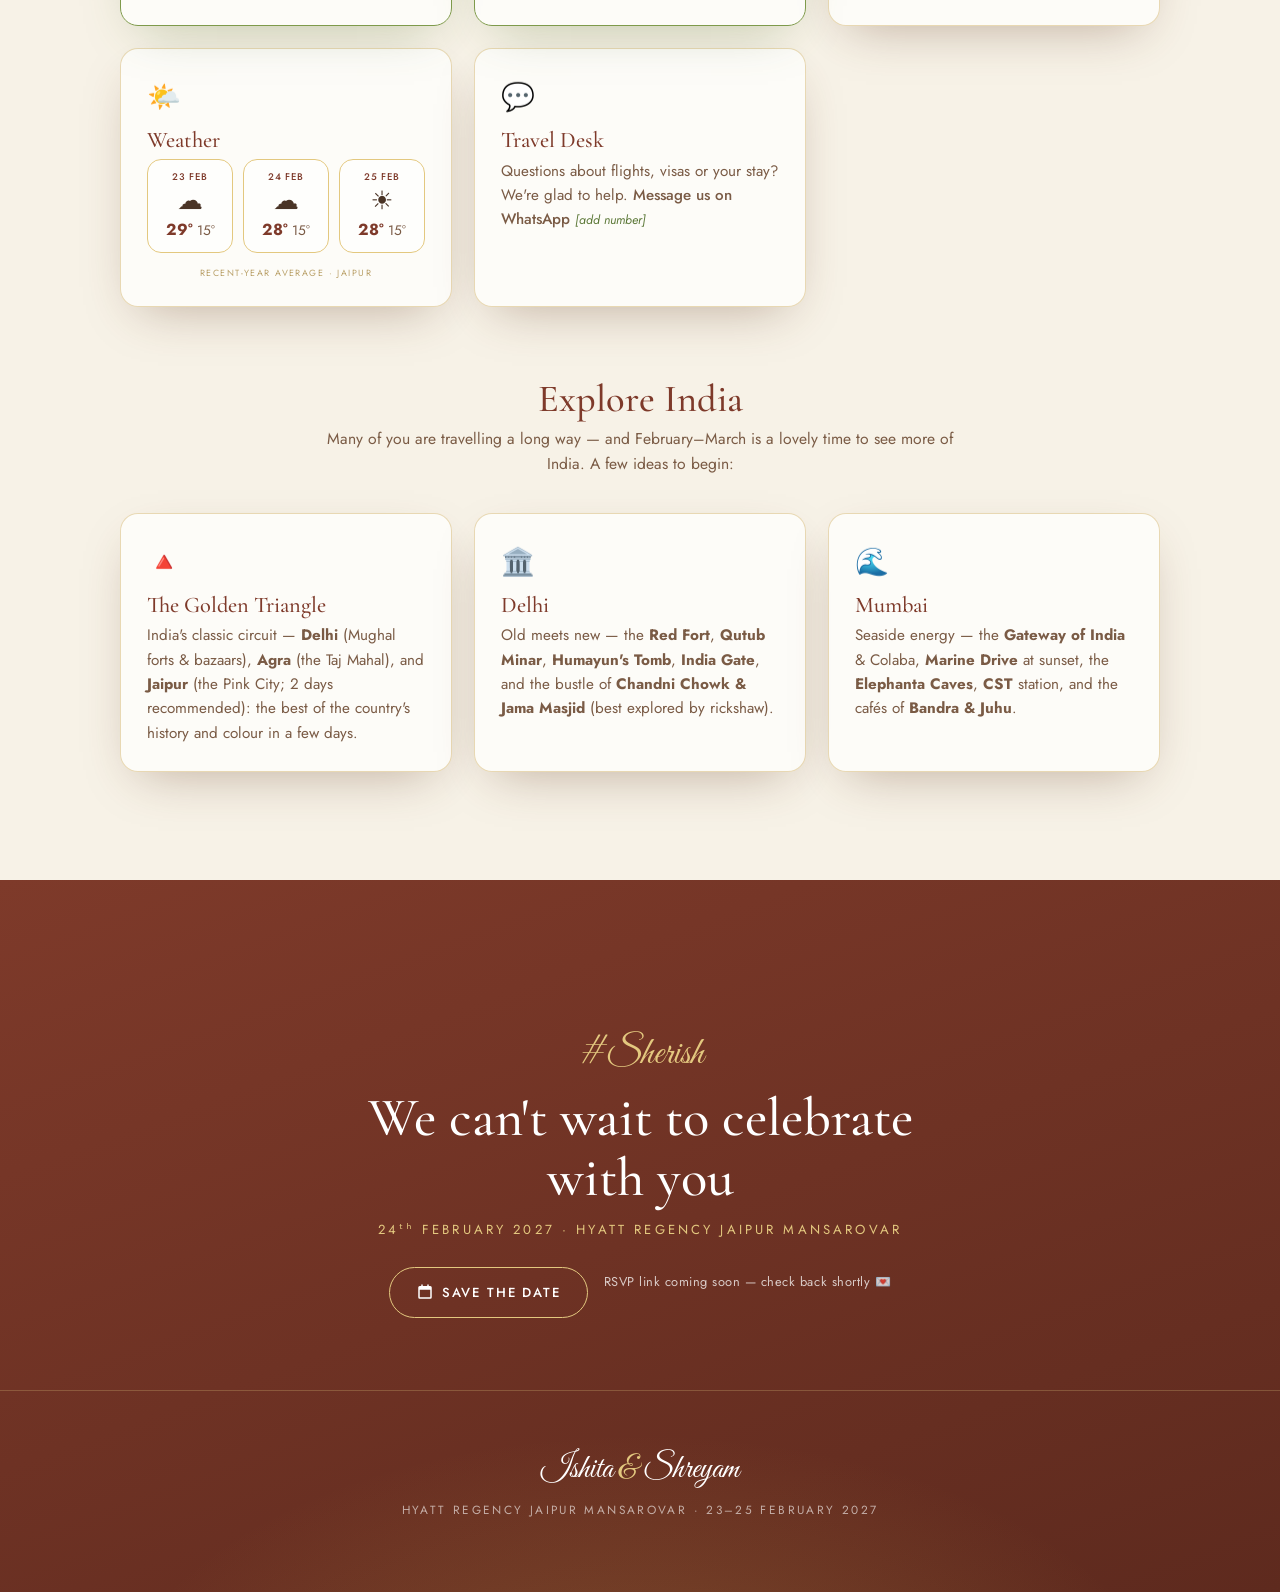
==== commit 67b1b025: "Agent-friendly, and ask bots not to crawl - robots.txt: Disallow all crawlers / indexers / AI-traini" ====
--- a/index.html
+++ b/index.html
@@ -6,6 +6,19 @@
   <title>Ishita & Shreyam · 24 Feb 2027 · Jaipur</title>
   <meta name="description" content="Ishita & Shreyam are getting married — 23–25 February 2027 at the Hyatt Regency Jaipur Mansarovar.">
   <meta name="theme-color" content="#7a1f2b">
+  <!-- Private site: ask search/indexing/training bots not to list it. A guest's own assistant can still read it. -->
+  <meta name="robots" content="noindex, nofollow">
+  <link rel="alternate" type="text/markdown" title="Plain-text summary for assistants" href="/llms.txt">
+  <!-- Structured data so an assistant a guest points here gets perfect, machine-readable details, even without running JS. Keep in sync with js/site-data.js. -->
+  <script type="application/ld+json">
+  {"@context":"https://schema.org","@graph":[
+    {"@type":"Place","@id":"#venue","name":"Hyatt Regency Jaipur Mansarovar","address":{"@type":"PostalAddress","addressLocality":"Jaipur","addressRegion":"Rajasthan","addressCountry":"IN"},"url":"https://www.google.com/maps/search/?api=1&query=Hyatt+Regency+Jaipur+Mansarovar"},
+    {"@type":"Event","name":"Shubh Aarambh — Mehendi & Carnival","startDate":"2027-02-23","eventAttendanceMode":"https://schema.org/OfflineEventAttendanceMode","location":{"@type":"Place","name":"Imperial Ballroom","containedInPlace":{"@id":"#venue"}},"description":"Henna, a carnival of colour and music to open the celebrations. Dress code: Color Pop."},
+    {"@type":"Event","name":"Shimmer & Shine — Sangeet","startDate":"2027-02-23","location":{"@type":"Place","name":"Regency Ballroom","containedInPlace":{"@id":"#venue"}},"description":"An evening of performances, dancing and dinner. Dress code: Evening Bling."},
+    {"@type":"Event","name":"The Floral Fair — Haldi & Phoolon Ki Holi","startDate":"2027-02-24","location":{"@type":"Place","name":"Navras Bagh","containedInPlace":{"@id":"#venue"}},"description":"Turmeric, a shower of flower petals and sunshine. Dress code: Florals & Pastels."},
+    {"@type":"Event","name":"The Sacred Vows — Wedding (pheras)","startDate":"2027-02-24","location":{"@type":"Place","name":"Chauras Bagh","containedInPlace":{"@id":"#venue"}},"description":"The pheras, beneath the stars of the Pink City. Dress code: Your Ethnic Best."}
+  ]}
+  </script>
   <link rel="icon" type="image/png" href="assets/favicon.png">
   <link rel="preconnect" href="https://fonts.googleapis.com">
   <link rel="preconnect" href="https://fonts.gstatic.com" crossorigin>
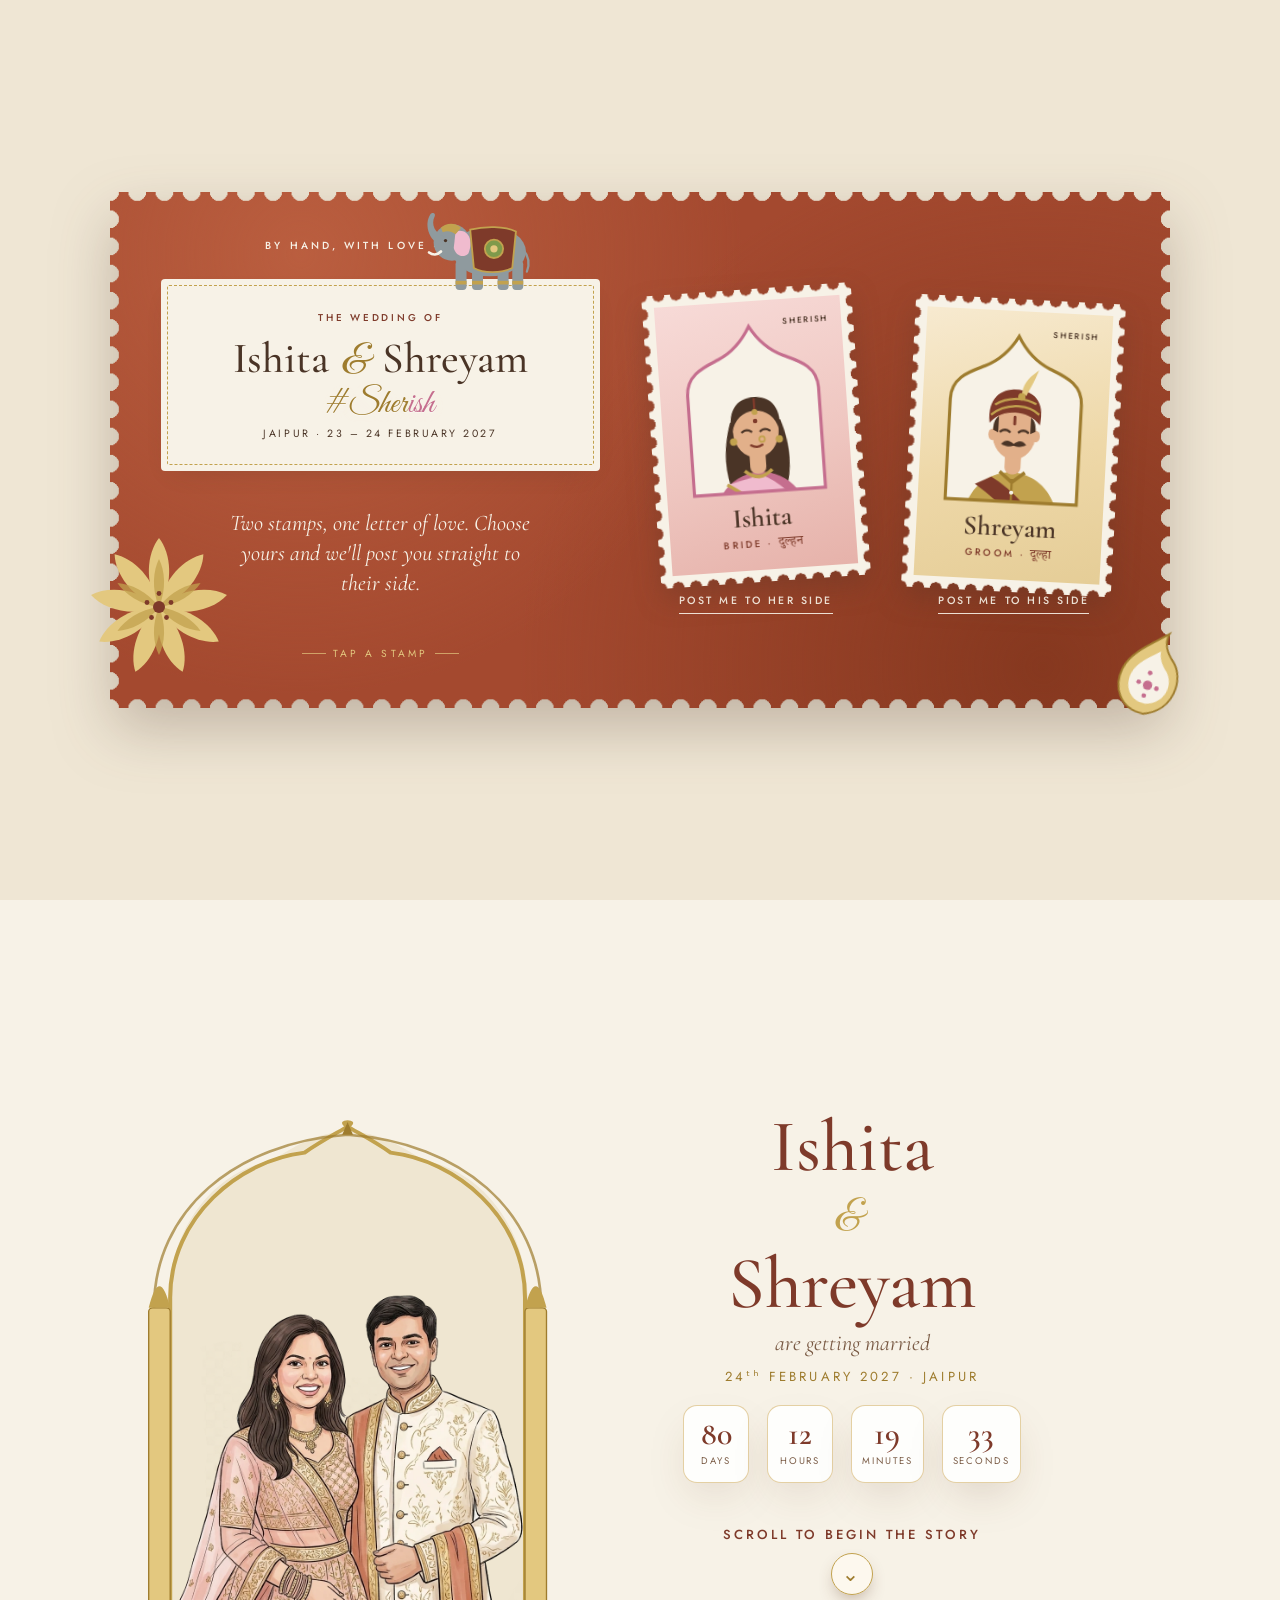
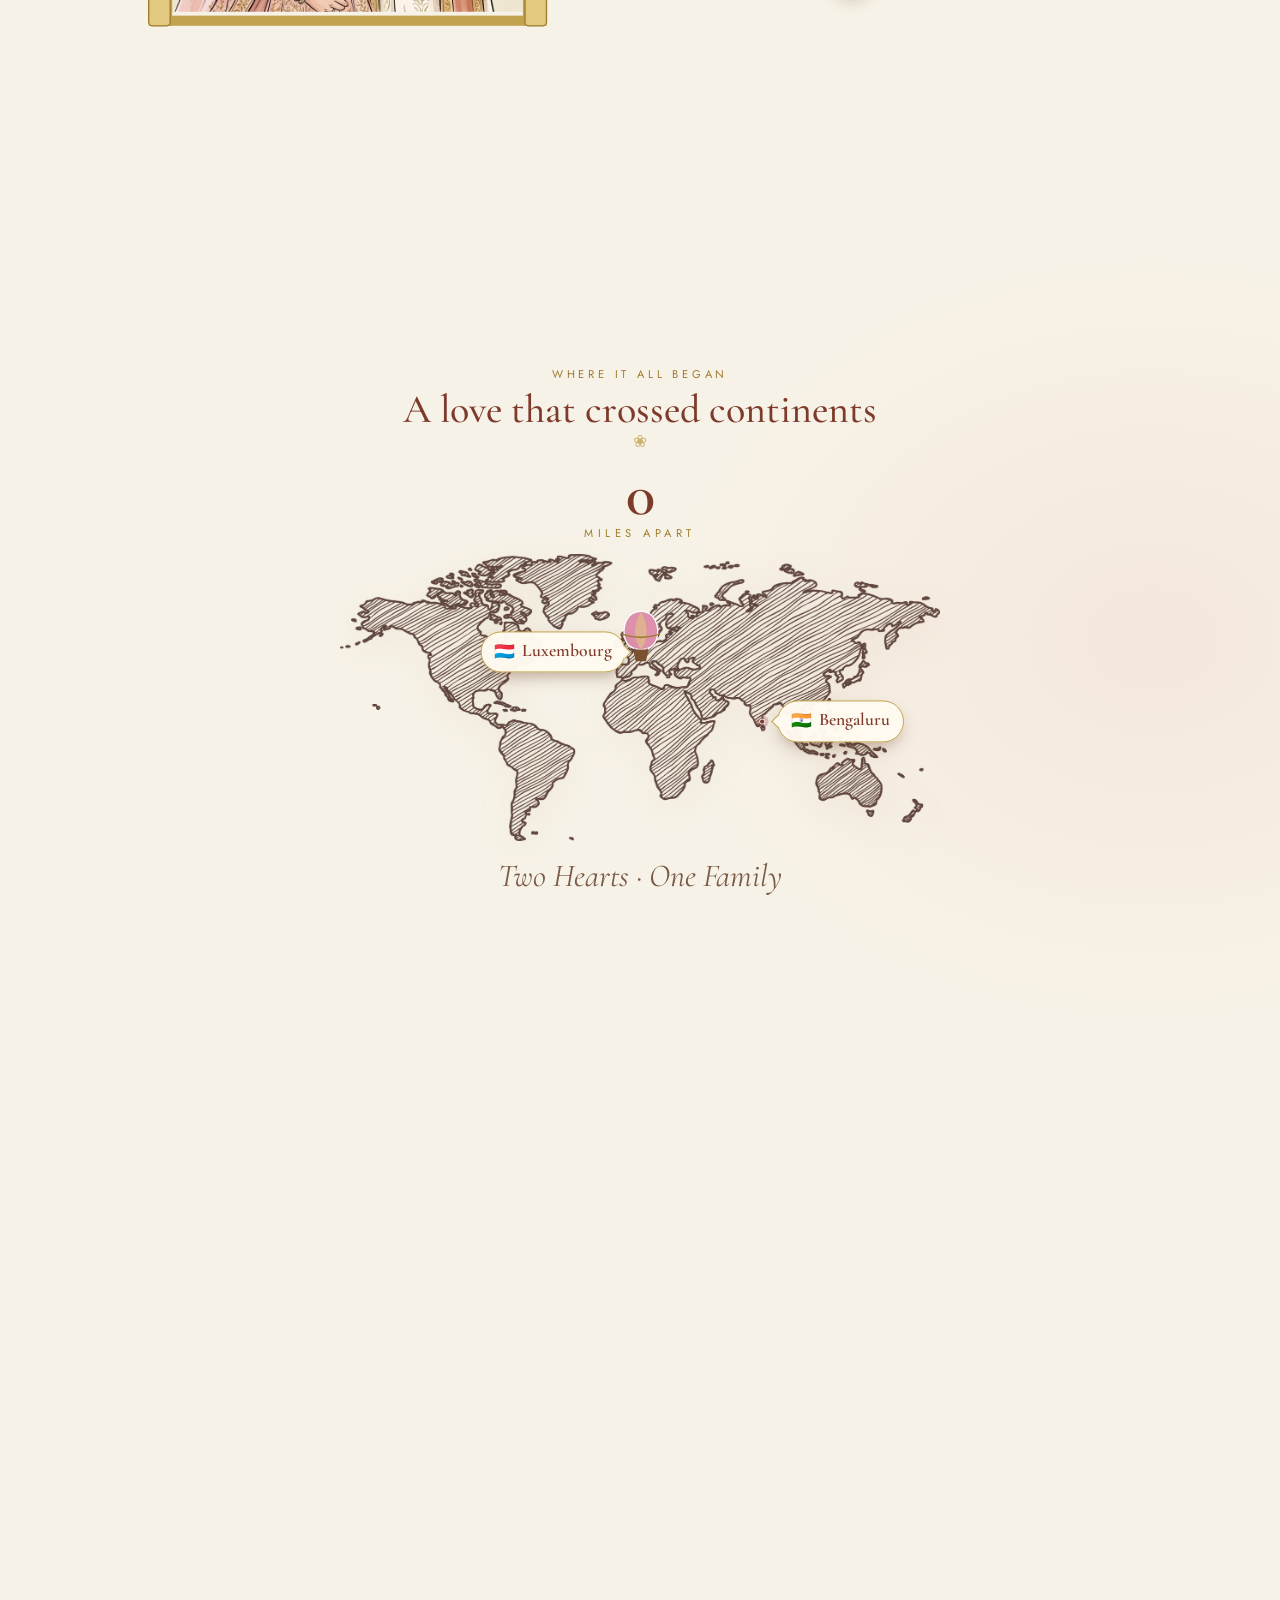
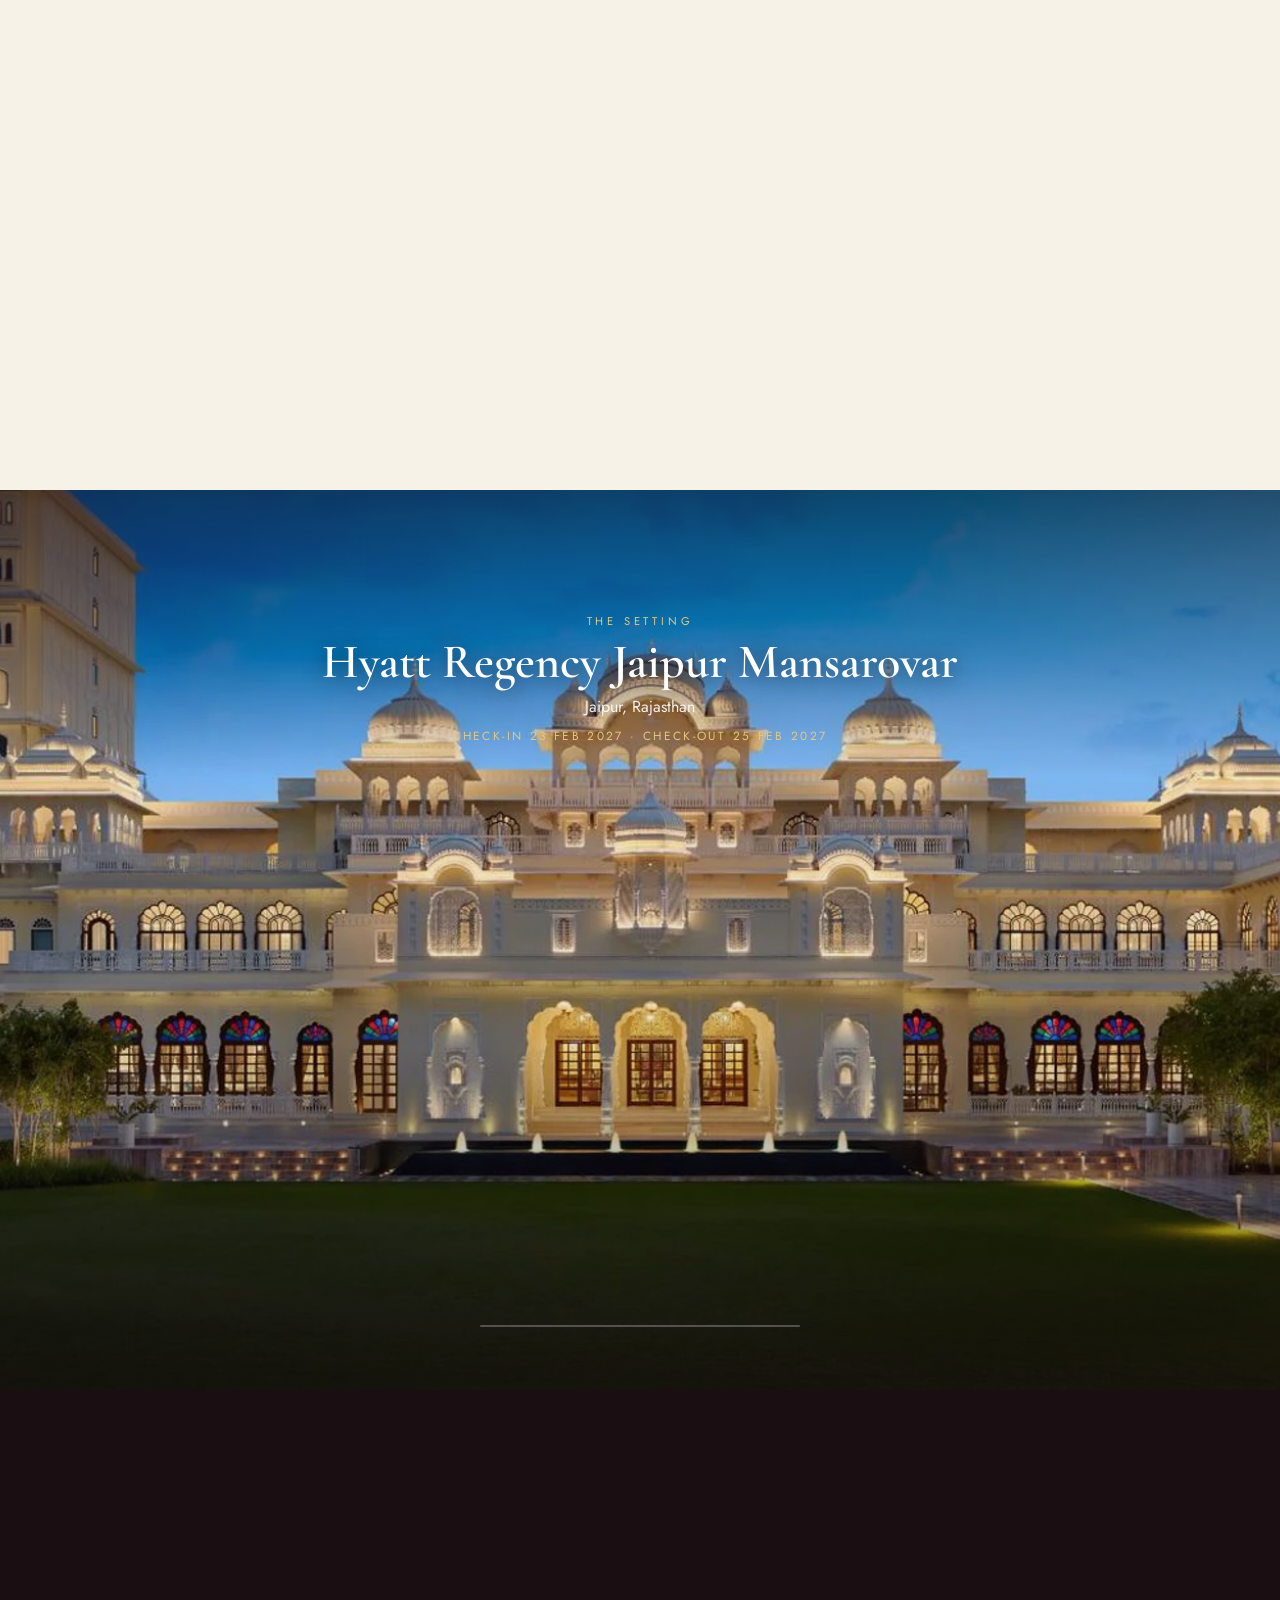
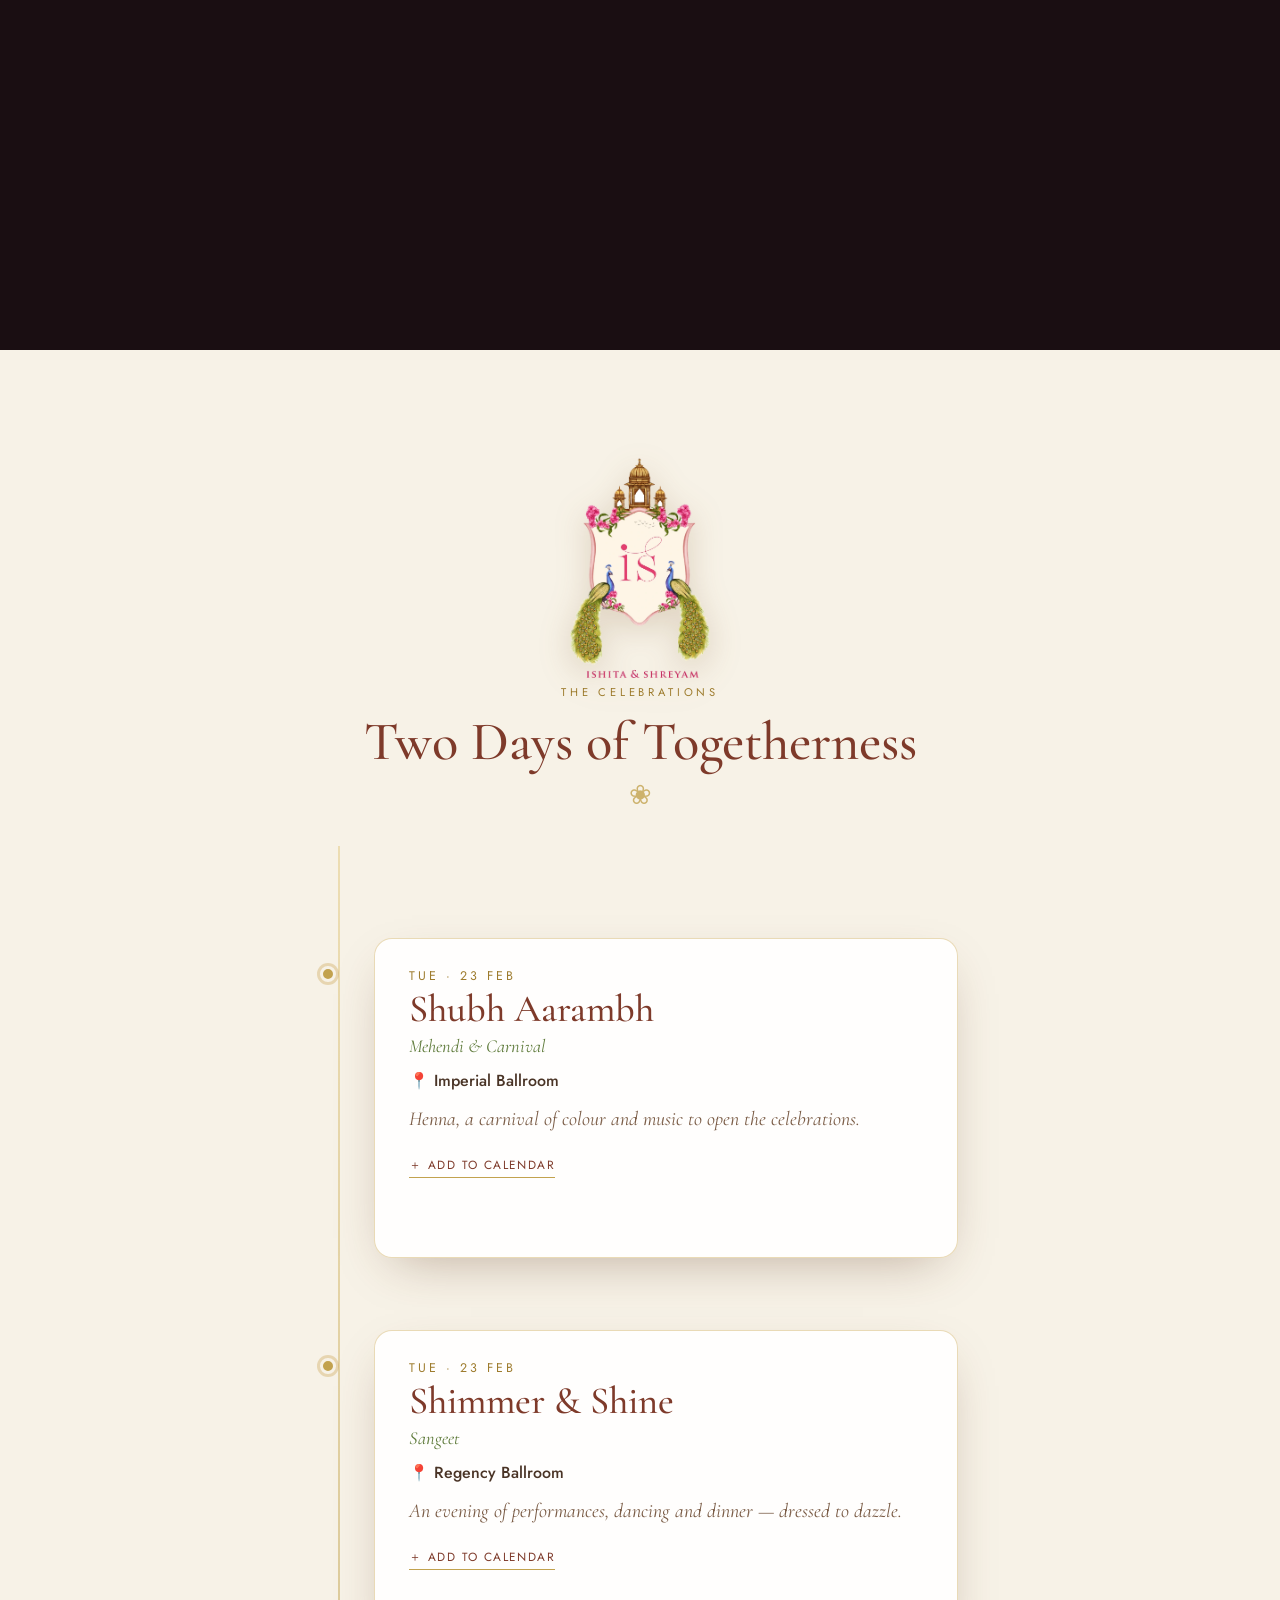
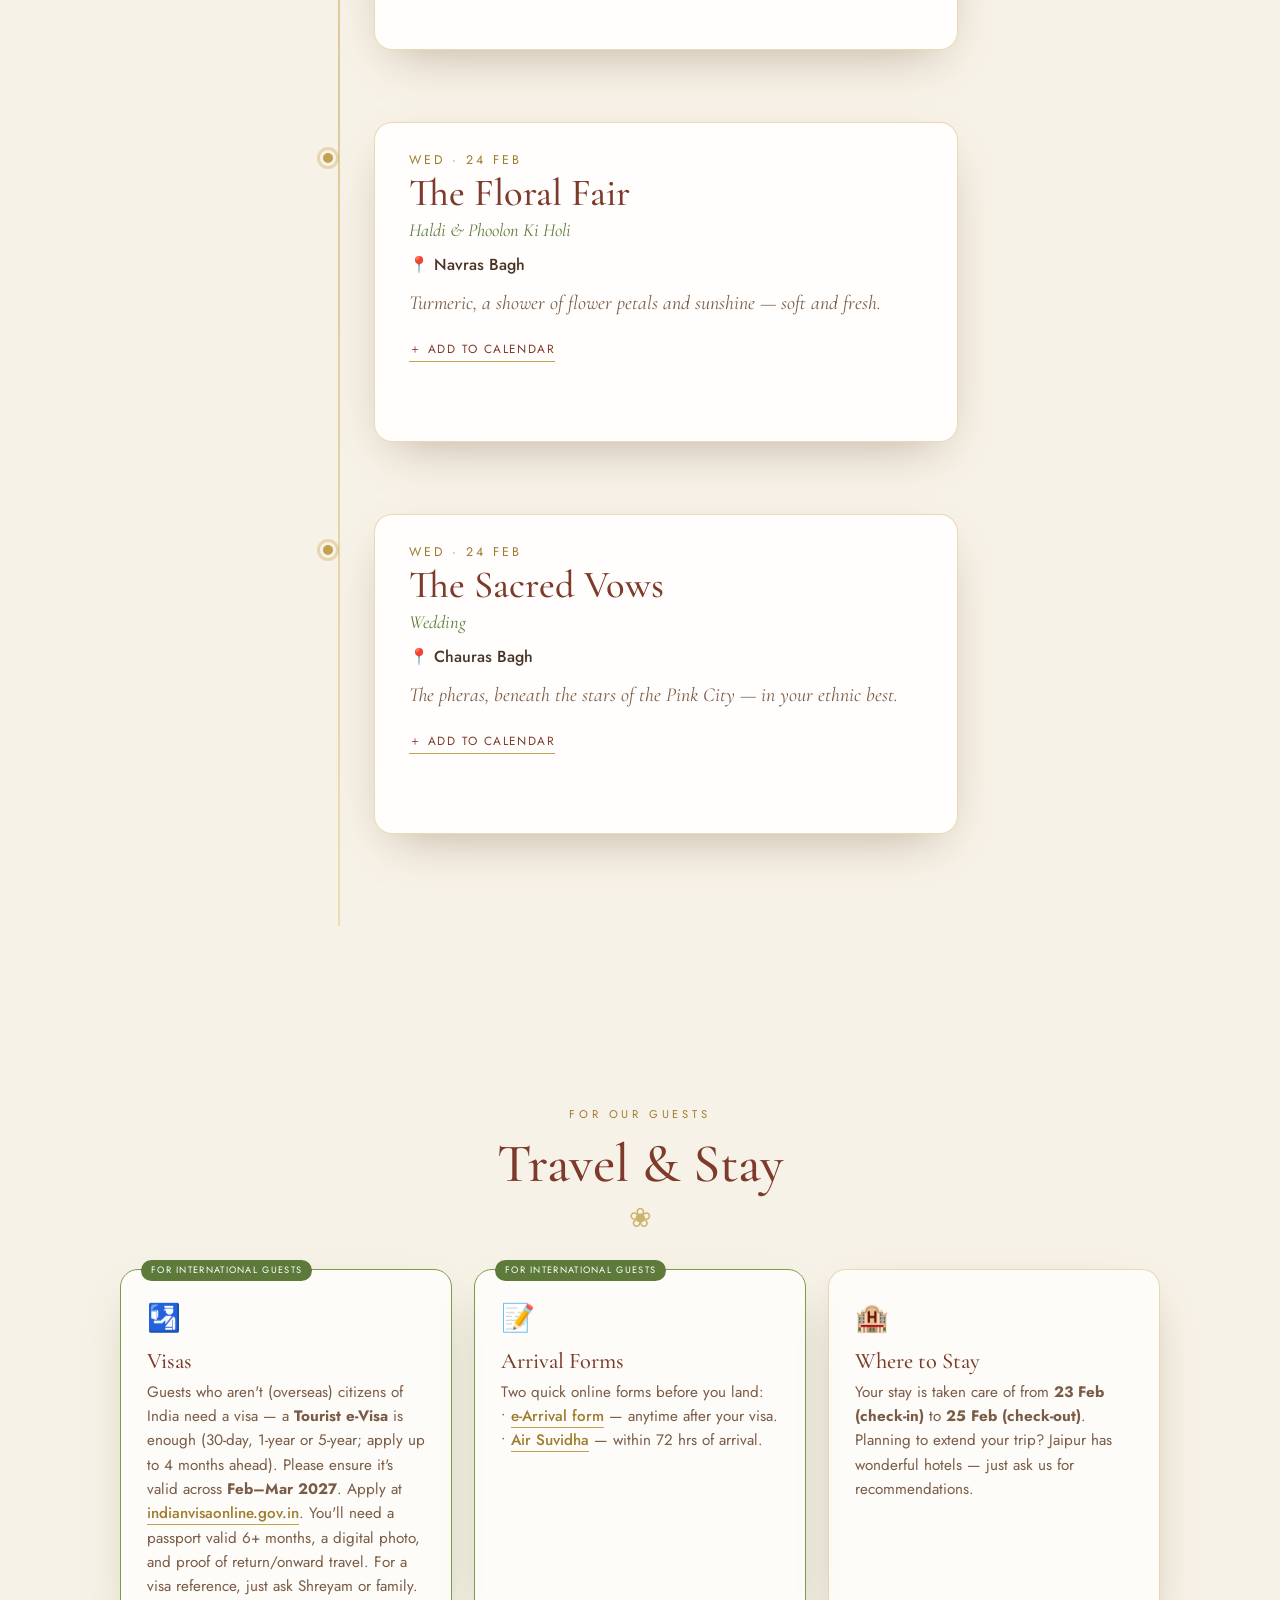
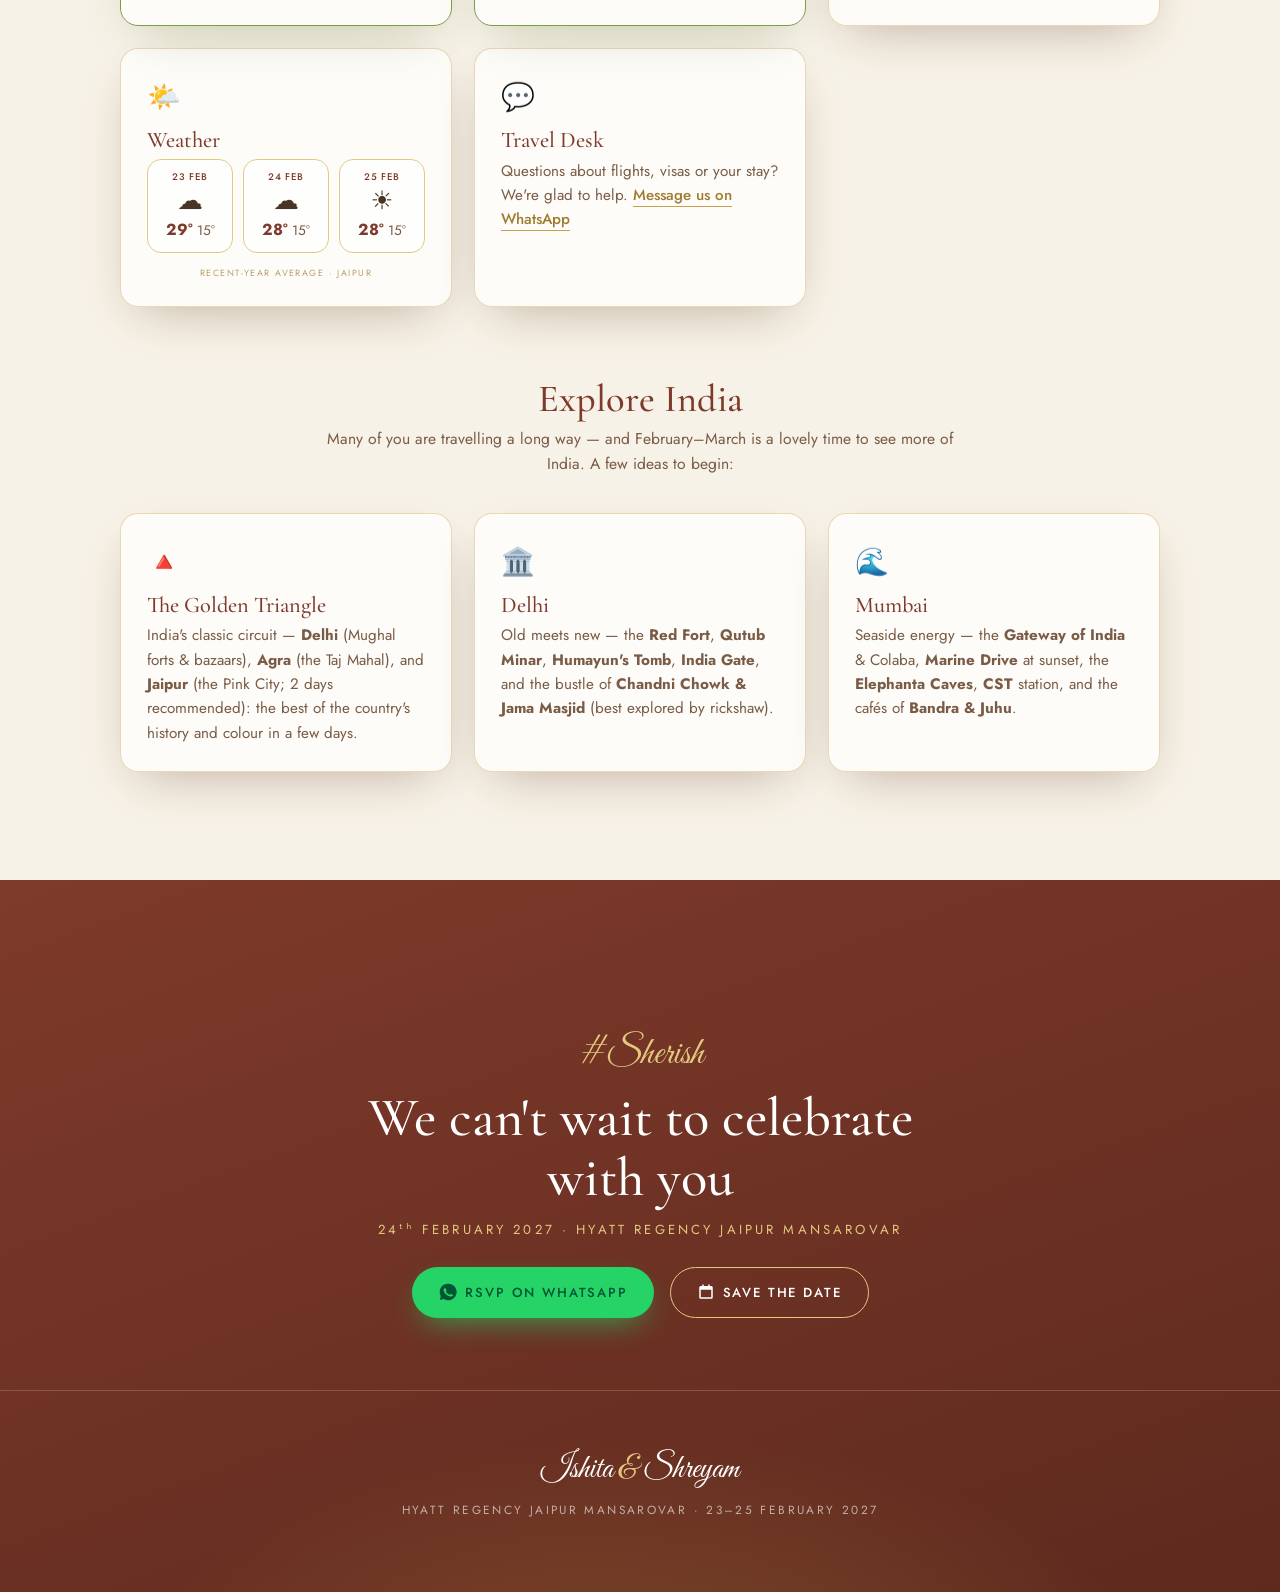
==== commit 5d03f518: "Landing & venue polish: stamp text, wardrobe button, RSVP, parade, petals - Remove POST from the rou" ====
--- a/index.html
+++ b/index.html
@@ -202,7 +202,7 @@
       <circle cx="45" cy="45" r="34" style="fill:none;stroke:var(--ink);stroke-width:2"/>
       <circle cx="45" cy="45" r="22" style="fill:none;stroke:var(--ink);stroke-width:1.2"/>
       <text style="fill:var(--ink);font:500 7.2px 'Jost',sans-serif;letter-spacing:1.6px">
-        <textPath href="#pm-ring">JAIPUR · 23 FEB 2027 · SHERISH POST ·</textPath>
+        <textPath href="#pm-ring">JAIPUR · 23 FEB 2027 · SHERISH ·</textPath>
       </text>
       <text x="45" y="43" text-anchor="middle" style="fill:var(--ink);font:600 9px 'Cormorant Garamond',serif">23–24</text>
       <text x="45" y="54" text-anchor="middle" style="fill:var(--ink);font:500 6px 'Jost',sans-serif;letter-spacing:1px">FEB</text>
@@ -275,7 +275,6 @@
       <div class="stamps">
         <a id="enter-ishita" data-side="ishita" href="#home" class="stamp-link" aria-label="Enter Ishita's side — the bride">
           <span class="lift"><span class="perf"><span class="art">
-            <span class="value" aria-hidden="true">23·II</span>
             <span class="post" aria-hidden="true">Sherish</span>
             <svg viewBox="0 0 100 112" aria-hidden="true" focusable="false">
               <clipPath id="arch-i"><path d="M8 110 V46 C8 32 20 28 29 24 C38 20 45 13 50 4 C55 13 62 20 71 24 C80 28 92 32 92 46 V110 Z"/></clipPath>
@@ -292,7 +291,6 @@
 
         <a id="enter-shreyam" data-side="shreyam" href="#home" class="stamp-link" aria-label="Enter Shreyam's side — the groom">
           <span class="lift"><span class="perf"><span class="art">
-            <span class="value" aria-hidden="true">24·II</span>
             <span class="post" aria-hidden="true">Sherish</span>
             <svg viewBox="0 0 100 112" aria-hidden="true" focusable="false">
               <clipPath id="arch-s"><path d="M8 110 V46 C8 32 20 28 29 24 C38 20 45 13 50 4 C55 13 62 20 71 24 C80 28 92 32 92 46 V110 Z"/></clipPath>
@@ -399,10 +397,6 @@
           <h2 id="venueName"></h2>
           <p id="venueCity"></p>
           <p class="venue__dates" id="venueDates"></p>
-        </div>
-        <div class="venue__now">
-          <span class="venue__now-label" id="venueNowLabel"></span>
-          <span class="venue__now-sub" id="venueNowSub"></span>
         </div>
         <div class="venue__track" aria-hidden="true"><span class="venue__bar" id="venueBar"></span></div>
       </div>
--- a/css/style.css
+++ b/css/style.css
@@ -110,16 +110,16 @@
    while the palki/baraat cross, then lifts. Image loading is solved elsewhere, not by covering it. */
 .veil{position:absolute; inset:0; opacity:0; background:
   radial-gradient(circle at 50% 40%, rgba(122,31,43,.0), rgba(94,22,34,.96))}
-html.entering .veil{animation:veilHold 2.2s linear forwards}
+html.entering .veil{animation:veilHold 2.9s linear forwards}
 @keyframes veilHold{0%,70%{opacity:1} 100%{opacity:0; visibility:hidden}}
 
 .rider{position:absolute; bottom:7vh; left:50%; width:min(88vw,540px); height:auto; opacity:0;
   will-change:transform; filter:drop-shadow(0 8px 14px rgba(0,0,0,.3))}
 /* only the side you chose parades across — a slow, legible stroll (centred via calc), not a zip */
 html.entering.side-ishita #palki,
-html.entering.side-shreyam #baraat{opacity:1; animation:riderCross 2.05s linear forwards}
+html.entering.side-shreyam #baraat{opacity:1; animation:riderCross 2.7s linear forwards}
 html.entering.side-ishita #palki .rider__g,
-html.entering.side-shreyam #baraat .rider__g{animation:riderBob .62s ease-in-out infinite}
+html.entering.side-shreyam #baraat .rider__g{animation:riderBob .72s ease-in-out infinite}
 @keyframes riderCross{
   0%{transform:translateX(calc(-50% - 110vw))}
   26%{transform:translateX(calc(-50% - 30vw))}
@@ -286,9 +286,6 @@
 .venue__overlay h2{font-size:clamp(1.7rem,4.4vw,3rem); color:#fff; margin:.1em 0; text-shadow:0 2px 22px rgba(0,0,0,.6)}
 .venue__overlay p{color:rgba(255,255,255,.9); margin:.2em 0}
 .venue__dates{color:var(--gold-lt) !important; letter-spacing:.2em; text-transform:uppercase; font-size:.74rem; margin-top:.6em !important}
-.venue__now{position:absolute; left:0; right:0; bottom:12vh; text-align:center; color:#fff; z-index:2; padding:0 20px}
-.venue__now-label{display:block; font-family:var(--f-serif); font-size:clamp(1.6rem,4.4vw,2.7rem); font-weight:500; text-shadow:0 2px 22px rgba(0,0,0,.7)}
-.venue__now-sub{display:block; letter-spacing:.26em; text-transform:uppercase; font-size:.72rem; color:var(--gold-lt); margin-top:.4em}
 .venue__track{position:absolute; left:50%; transform:translateX(-50%); bottom:7vh; width:min(60vw,320px); height:2px; background:rgba(255,255,255,.25); z-index:2; border-radius:2px}
 .venue__bar{display:block; height:100%; width:0; background:var(--gold-lt); border-radius:2px}
 
@@ -333,16 +330,25 @@
   font-size:1.1rem; letter-spacing:.02em; padding:9px 14px; white-space:nowrap}
 .event__media img{flex:1 1 auto; width:100%; min-height:0; object-fit:contain; padding:12px; transform:scale(.97); transition:transform .6s var(--ease)}
 .timeline.wardrobe-on .event__media img{transform:scale(1)}
-/* floating wardrobe-planner toggle (visible only while the events section is on screen) */
-.wardrobe-btn{position:fixed; left:50%; bottom:22px; transform:translateX(-50%) translateY(18px); z-index:65;
-  display:inline-flex; align-items:center; gap:.4em; padding:13px 24px; border-radius:999px; border:1px solid var(--gold);
-  background:var(--maroon); color:#fff; font-family:var(--f-sans); font-size:.82rem; letter-spacing:.04em; cursor:pointer;
-  box-shadow:0 14px 34px -10px rgba(94,55,30,.6); opacity:0; pointer-events:none;
-  transition:opacity .4s, transform .4s var(--ease), background .3s}
-.wardrobe-btn.show{opacity:1; pointer-events:auto; transform:translateX(-50%) translateY(0)}
-.wardrobe-btn:hover{background:var(--maroon-deep)}
-.wardrobe-btn.is-on{background:var(--green-dk); border-color:var(--green)}
-.wardrobe-btn span{opacity:.72; font-size:.92em}
+/* floating wardrobe-planner toggle (visible only while the events section is on screen) —
+   deliberately eye-catching so it isn't missed: larger, gold-edged, a hanger icon, and a soft
+   pulsing halo that draws the eye until the guest hovers or opens it. */
+.wardrobe-btn{position:fixed; left:50%; bottom:26px; transform:translateX(-50%) translateY(18px); z-index:65;
+  display:inline-flex; align-items:center; gap:.55em; padding:15px 30px; border-radius:999px; border:2px solid var(--gold-lt);
+  background:linear-gradient(180deg,#8a2f27,var(--maroon-deep)); color:#fff; font-family:var(--f-sans);
+  font-size:.92rem; font-weight:600; letter-spacing:.05em; cursor:pointer;
+  box-shadow:0 16px 40px -10px rgba(94,55,30,.7), 0 0 0 0 rgba(226,190,120,.55); opacity:0; pointer-events:none;
+  transition:opacity .4s, transform .4s var(--ease), background .3s, box-shadow .3s}
+.wardrobe-btn::before{content:""; width:1.15em; height:1.15em; flex:0 0 auto;
+  background:center/contain no-repeat url("data:image/svg+xml,%3Csvg xmlns='http://www.w3.org/2000/svg' viewBox='0 0 24 24' fill='none' stroke='%23E3C87F' stroke-width='1.7' stroke-linecap='round' stroke-linejoin='round'%3E%3Cpath d='M12 4a1.8 1.8 0 1 1 1.4 2.9c-.8.3-1.4.9-1.4 1.8'/%3E%3Cpath d='M12 8.7 3.3 15c-1 .7-.5 2.3.7 2.3h16c1.2 0 1.7-1.6.7-2.3L12 8.7Z'/%3E%3C/svg%3E")}
+.wardrobe-btn.show{opacity:1; pointer-events:auto; transform:translateX(-50%) translateY(0); animation:wardrobeBeacon 2.6s ease-in-out infinite}
+.wardrobe-btn:hover{background:linear-gradient(180deg,var(--maroon),var(--maroon-deep)); animation:none}
+.wardrobe-btn.is-on{background:linear-gradient(180deg,var(--green),var(--green-dk)); border-color:var(--green); animation:none}
+.wardrobe-btn span{opacity:.8; font-size:.9em; font-weight:400}
+@keyframes wardrobeBeacon{
+  0%,100%{box-shadow:0 16px 40px -10px rgba(94,55,30,.7), 0 0 0 0 rgba(226,190,120,.5)}
+  55%{box-shadow:0 16px 40px -10px rgba(94,55,30,.7), 0 0 0 12px rgba(226,190,120,0)}
+}
 /* larger event boxes on desktop (mobile keeps its compact layout) */
 @media(min-width:761px){
   .timeline{max-width:640px}
@@ -631,7 +637,7 @@
 
 /* Optically centre the Great Vibes script glyphs — their ink sits ~0.07–0.11em right of the advance
    box, so a box-centered glyph looks off; nudge left to centre the visible mark. */
-.names em{transform:translateX(-0.07em)}
+.names em{transform:translate(-0.07em,0.09em)}  /* +Y optically centres the script & between the name lines */
 .landing-stamps .wordmark{display:block;transform:translateX(-0.1em)}
 .landing-stamps .hint{justify-content:center;text-align:center}
 
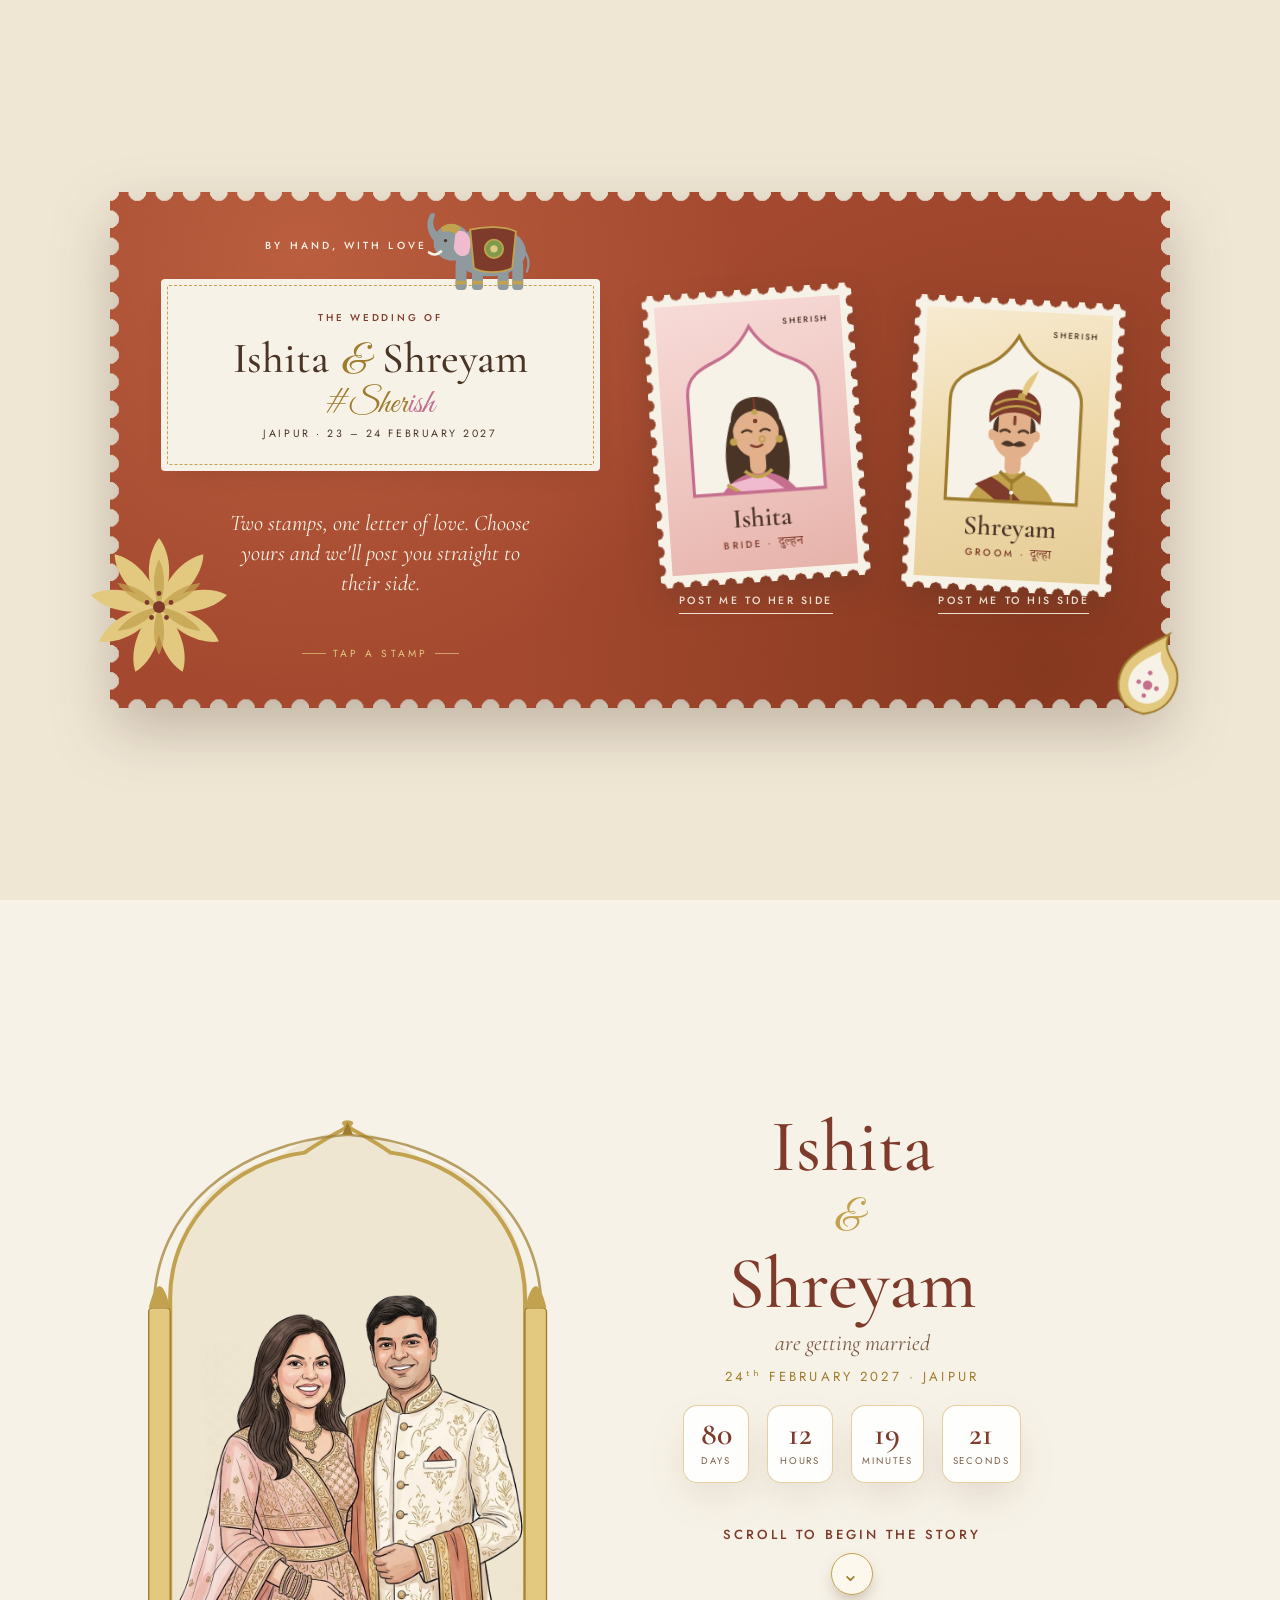
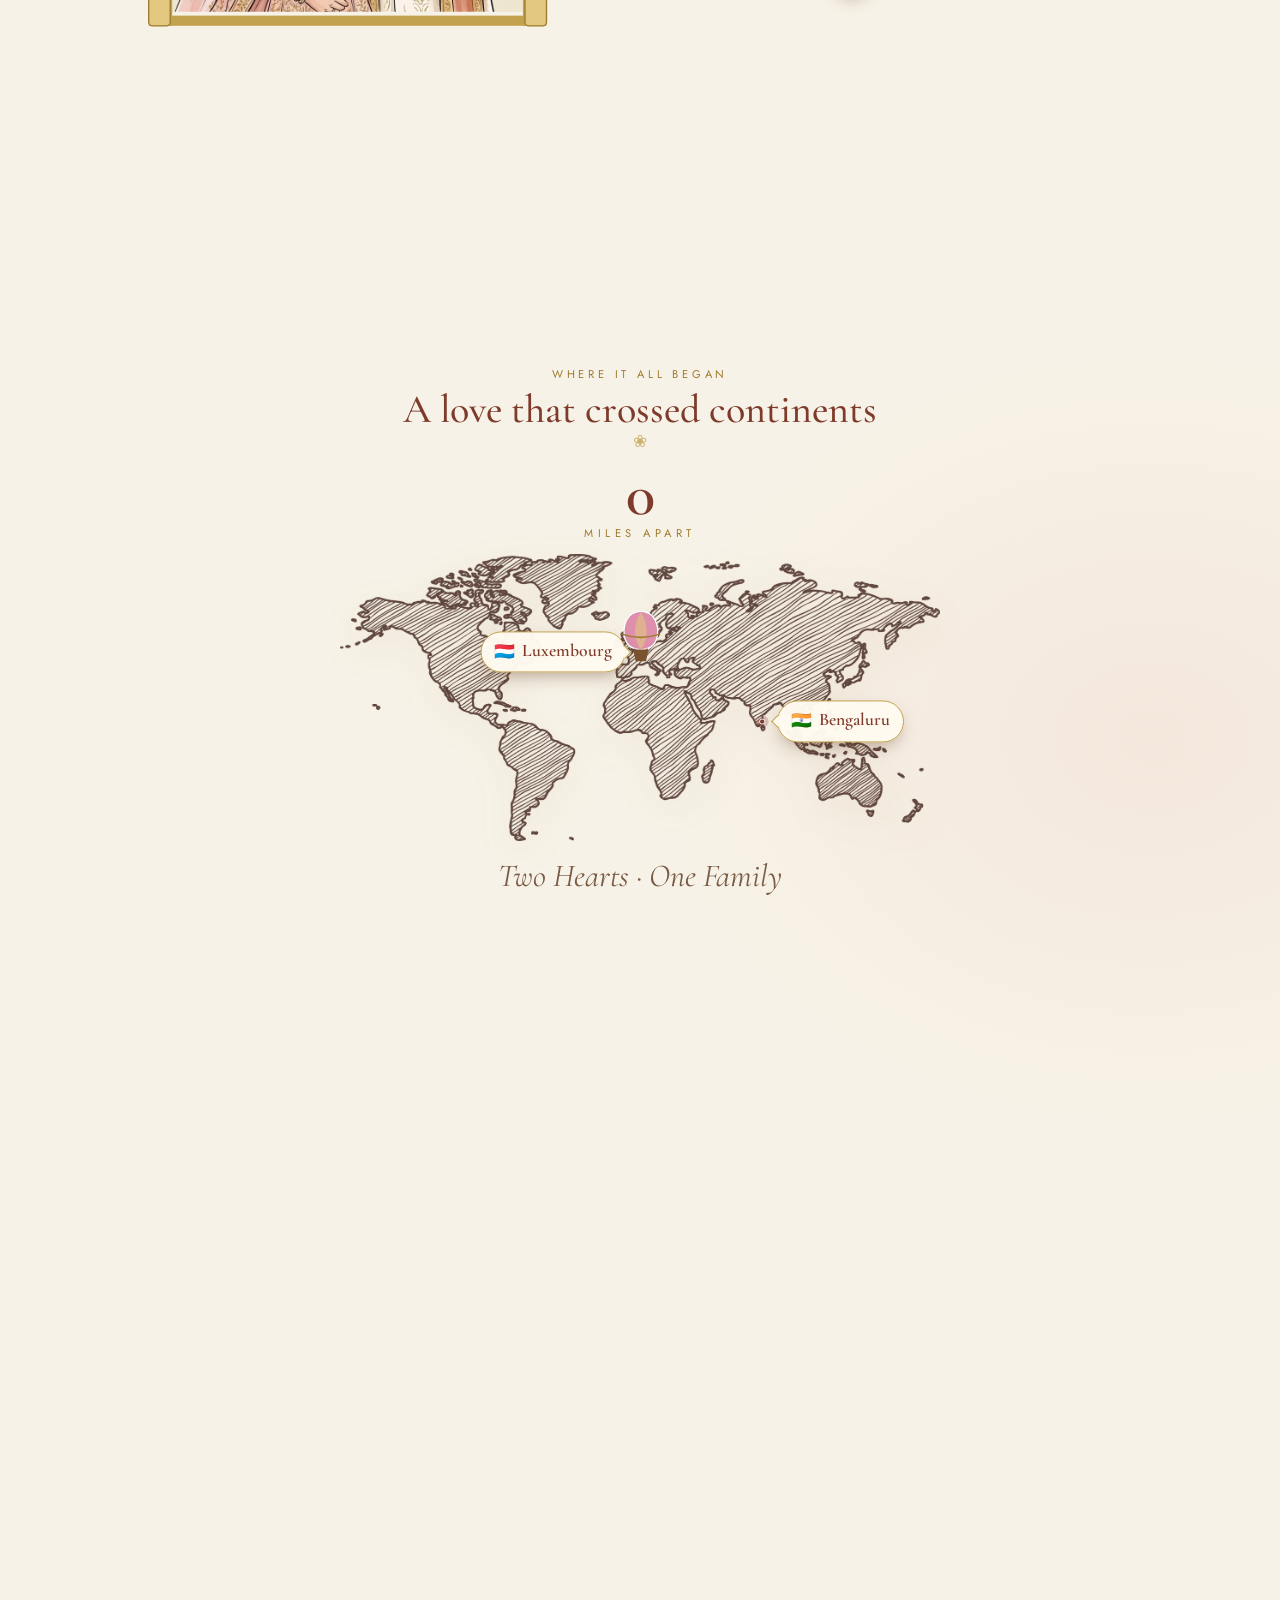
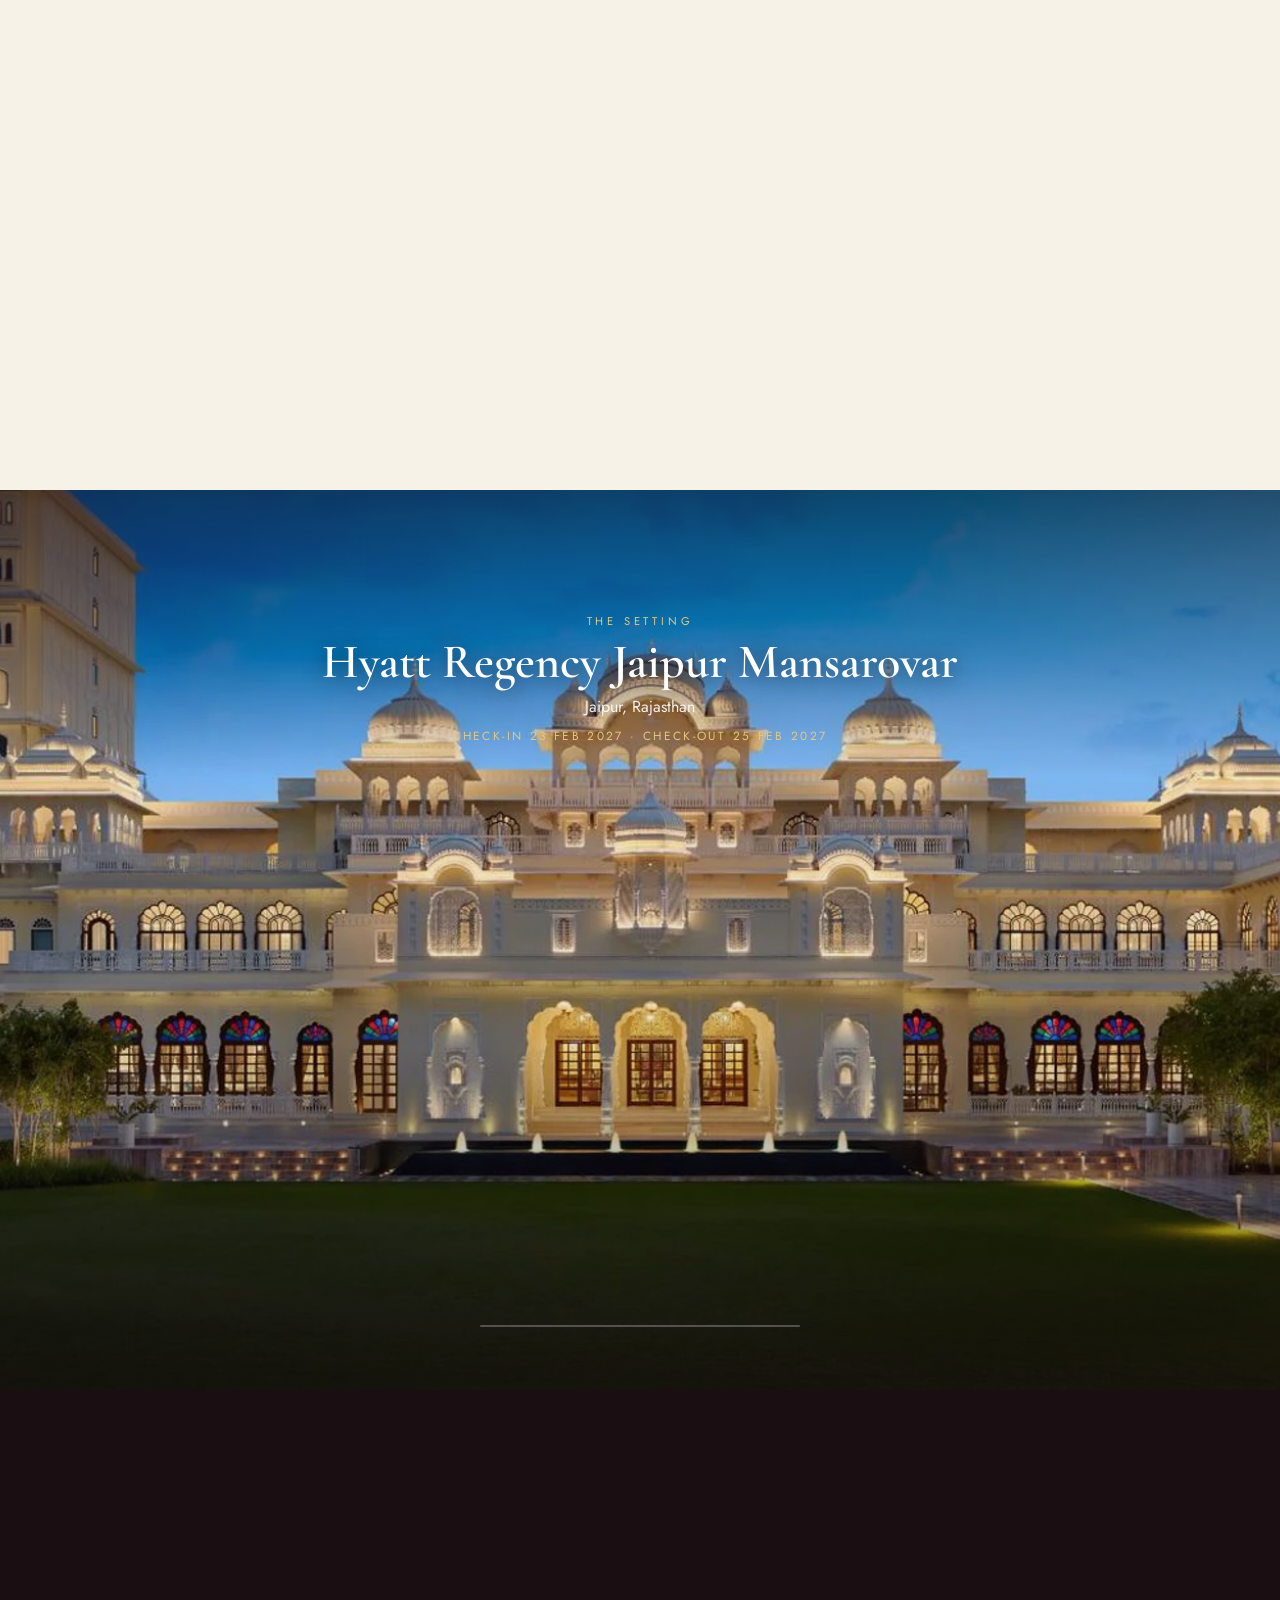
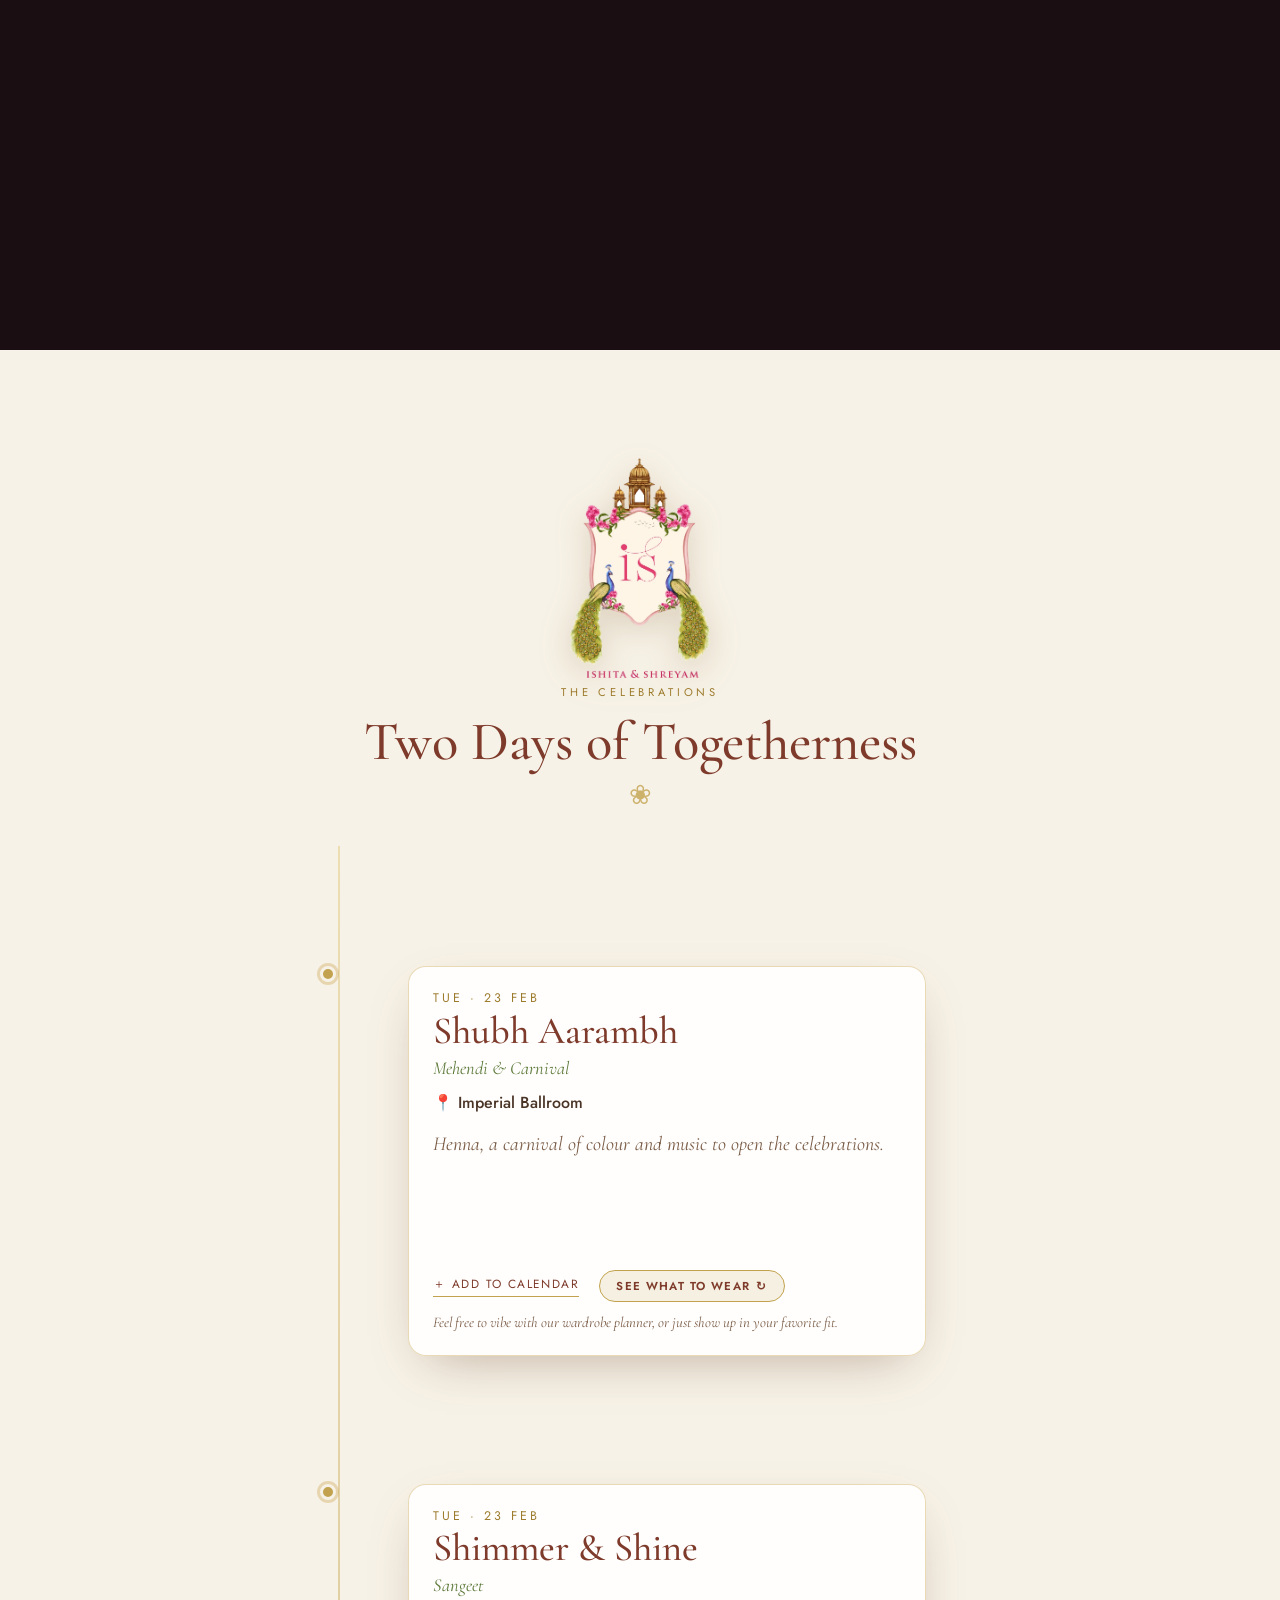
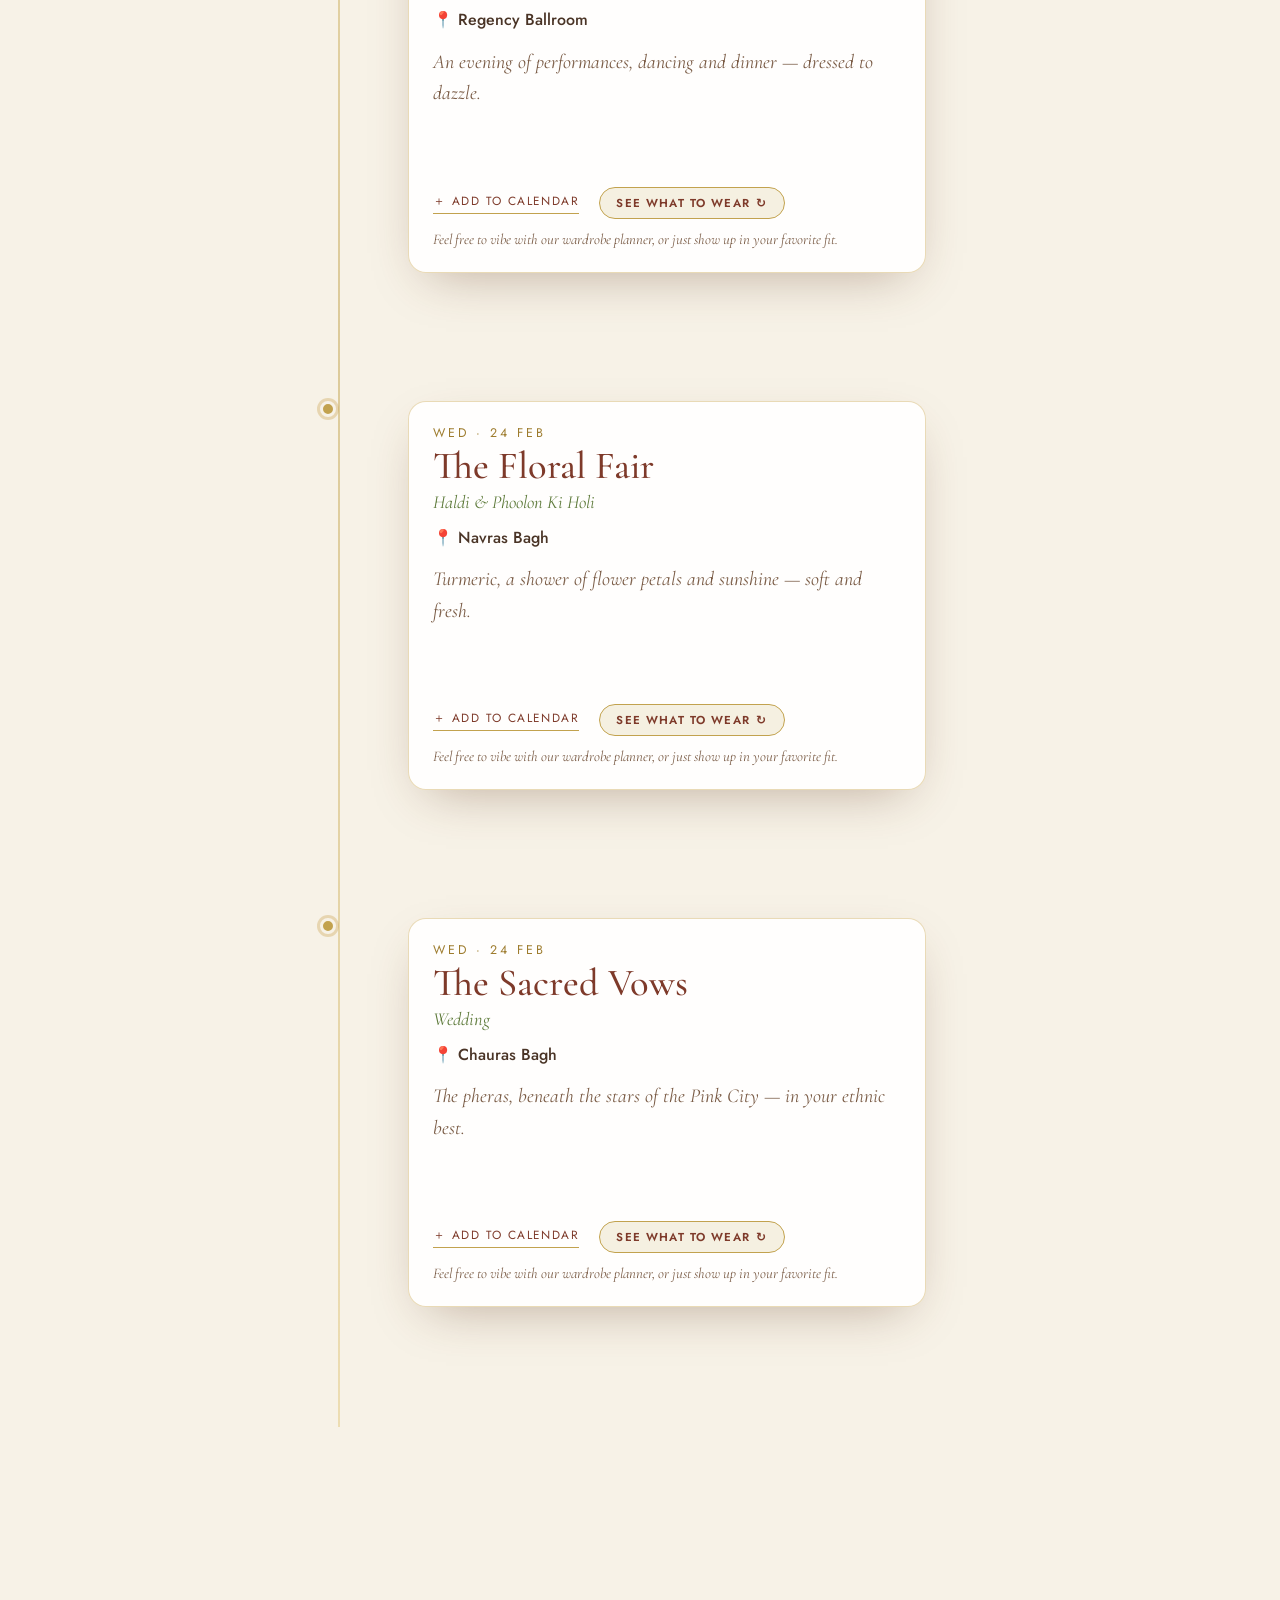
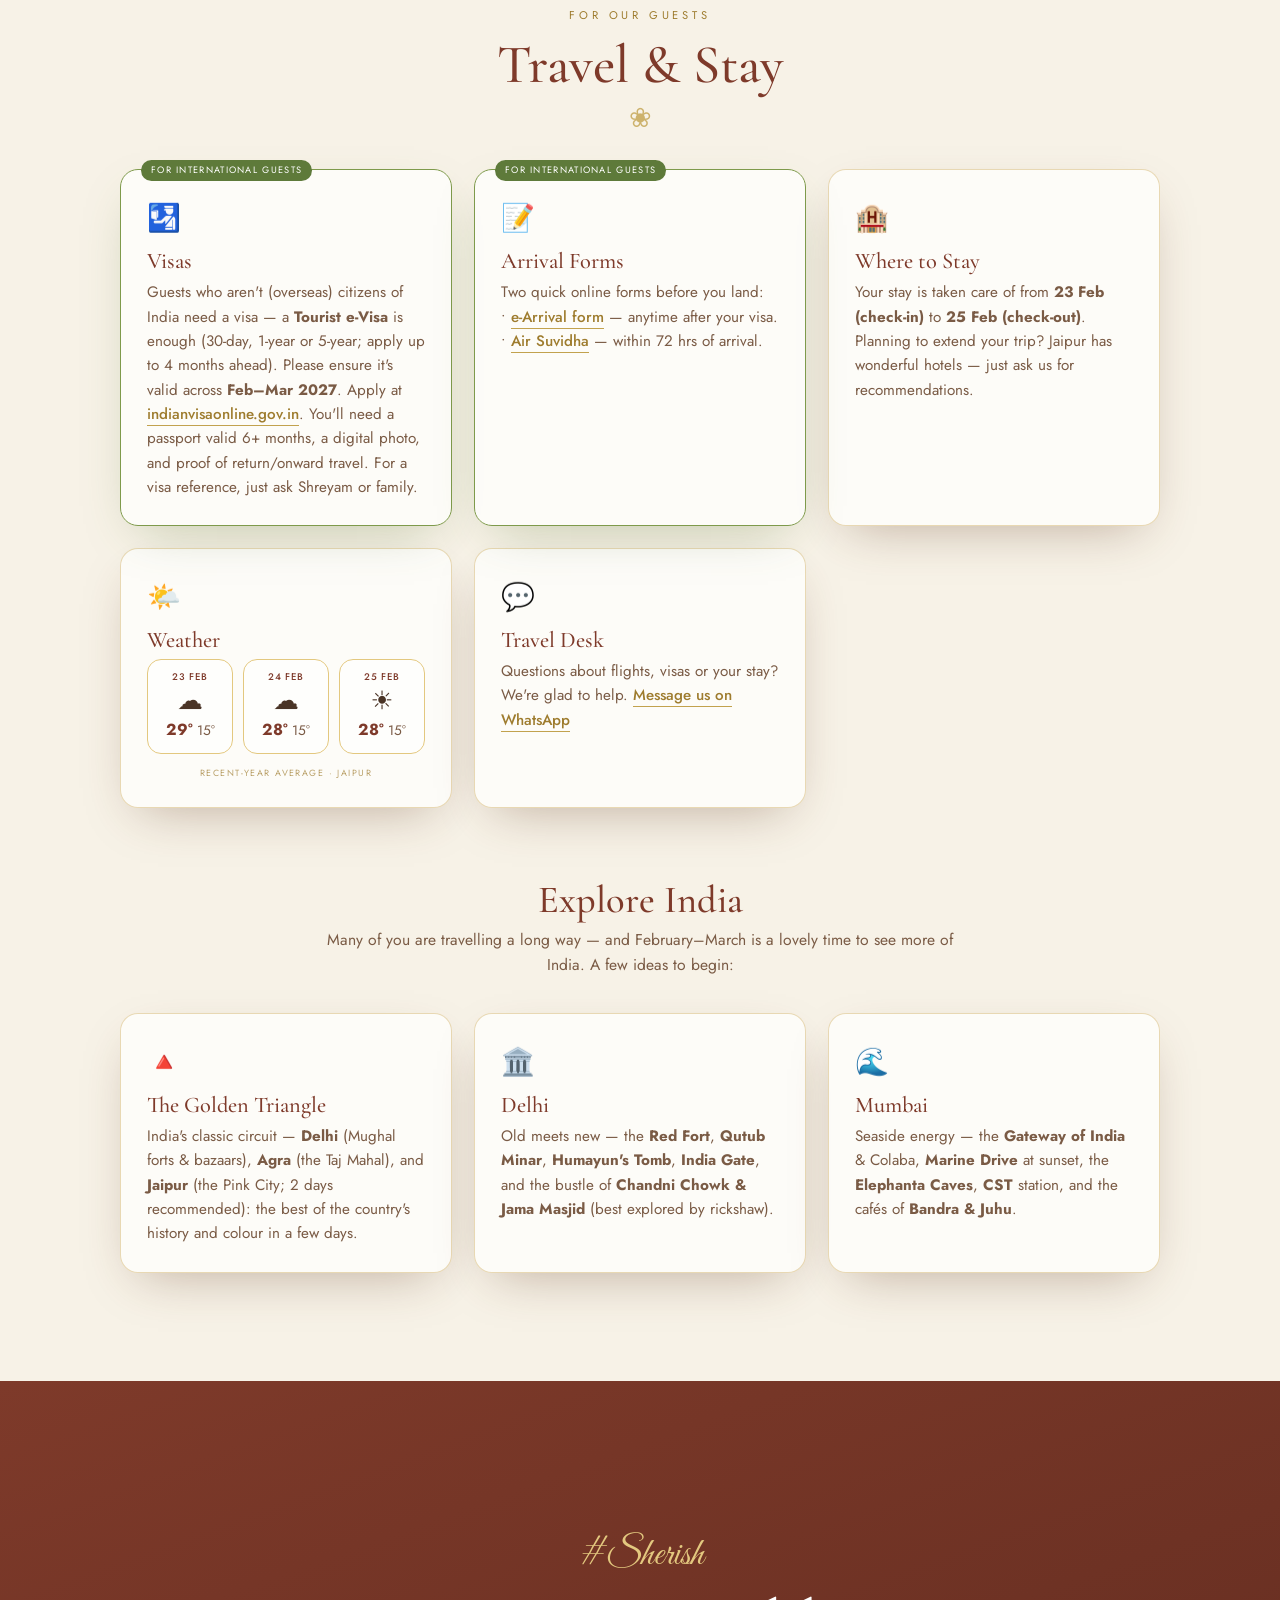
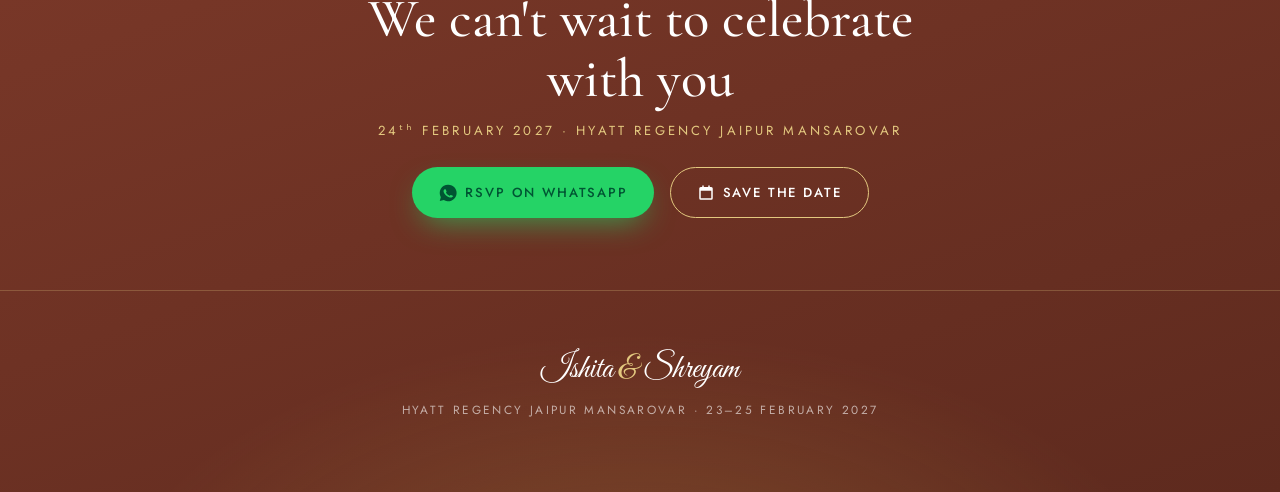
==== commit b7cf146f: "Wardrobe planner: flip each event card to its outfit guide - Replace the floating wardrobe button wi" ====
--- a/index.html
+++ b/index.html
@@ -506,7 +506,6 @@
     </div>
   </div>
 
-  <button id="wardrobeBtn" class="wardrobe-btn" aria-label="Show the wardrobe planner">Help me plan my wardrobe <span>(optional)</span></button>
 
   <audio id="shehnai" src="assets/shehnai.mp3" loop preload="none"></audio>
 
--- a/css/style.css
+++ b/css/style.css
@@ -295,15 +295,21 @@
 .crest-motif{display:block; margin:0 auto 6px; height:clamp(160px,26vw,220px); width:auto;
   filter:drop-shadow(0 8px 16px rgba(120,80,30,.2))}
 .events__sub{color:var(--ink-soft); font-size:.9rem}
-.timeline{position:relative; max-width:600px; margin:0 auto; padding:20px 0; transition:max-width .6s var(--ease)}
-.timeline.wardrobe-on{max-width:1020px}
+.timeline{position:relative; max-width:600px; margin:0 auto; padding:20px 0}
 .timeline::before{content:""; position:absolute; left:18px; top:0; bottom:0; width:2px;
   background:linear-gradient(var(--gold-lt),var(--gold),var(--gold-lt)); opacity:.5}
-.event{position:relative; display:flex; align-items:stretch; gap:0; margin:6vh 0 6vh 46px}
+.event{position:relative; margin:6vh 0 6vh 46px}
 .event__node{position:absolute; left:-46px; top:28px; width:16px; height:16px; border-radius:50%;
   background:var(--gold); border:3px solid var(--cream); z-index:2; box-shadow:0 0 0 3px rgba(201,162,75,.35)}
-.event__card{flex:1 1 auto; min-width:0; background:rgba(255,255,255,.9); border:1px solid rgba(201,162,75,.4);
-  border-radius:18px; padding:22px 24px; box-shadow:var(--shadow)}
+/* flip card: the card is just a 3D perspective wrapper; the two faces carry the styling.
+   The faces share one grid cell, so the card auto-sizes to the taller face (no fixed height). */
+.event__card{position:relative; perspective:1600px}
+.event__flip{position:relative; display:grid; transform-style:preserve-3d; transition:transform .75s var(--ease)}
+.event.wardrobe-open .event__flip{transform:rotateY(180deg)}
+.event__front,.event__back{grid-area:1/1; -webkit-backface-visibility:hidden; backface-visibility:hidden;
+  background:rgba(255,255,255,.92); border:1px solid rgba(201,162,75,.4); border-radius:18px; box-shadow:var(--shadow); overflow:hidden}
+.event__front{display:flex; flex-direction:column; padding:22px 24px}
+.event__back{transform:rotateY(180deg); display:flex; flex-direction:column}
 .event__day{font-size:.72rem; letter-spacing:.24em; text-transform:uppercase; color:var(--gold-dk)}
 .event__name{font-size:2rem; color:var(--maroon); margin:.05em 0 .02em; font-weight:500}
 .event__fn{font-family:var(--f-serif); font-style:italic; font-size:1.15rem; color:var(--green-dk); margin:0 0 .4em}
@@ -319,40 +325,31 @@
 .event__cal{display:inline-flex; align-items:center; gap:.4em; font-size:.74rem; letter-spacing:.12em;
   text-transform:uppercase; color:var(--maroon); text-decoration:none; border-bottom:1px solid var(--gold); padding-bottom:2px}
 .event__cal:hover{color:var(--gold-dk)}
-/* wardrobe planner — hidden until toggled on, then slides out from behind the card */
-.event__media{position:relative; display:flex; flex-direction:column; flex:0 0 0%; width:0; opacity:0; overflow:hidden;
-  border-radius:18px; align-self:stretch; min-height:320px; transform:translateX(-24px); pointer-events:none;
-  background:radial-gradient(circle at 50% 30%, #fff, var(--cream-2)); border:1px solid rgba(201,162,75,0);
-  transition:flex-basis .6s var(--ease), opacity .5s ease, transform .6s var(--ease), margin-left .6s var(--ease), border-color .6s, box-shadow .6s}
-.timeline.wardrobe-on .event__media{flex:0 0 44%; opacity:1; transform:none; margin-left:26px; pointer-events:auto;
-  border-color:rgba(201,162,75,.4); box-shadow:var(--shadow)}
+/* front-face foot — Add-to-calendar, the flip control, and the "just show up" callout,
+   anchored to the bottom so the front fills the flip height cleanly */
+.event__foot{margin-top:auto; padding-top:1rem}
+.event__actions{display:flex; align-items:center; gap:12px 20px; flex-wrap:wrap}
+.event__wardrobe{display:inline-flex; align-items:center; gap:.5em; cursor:pointer;
+  font-family:var(--f-sans); font-size:.72rem; font-weight:600; letter-spacing:.12em; text-transform:uppercase;
+  color:var(--maroon); background:rgba(194,162,78,.16); border:1px solid var(--gold); border-radius:999px;
+  padding:7px 16px; transition:background .25s, color .25s, border-color .25s}
+.event__wardrobe:hover,.event__wardrobe:focus-visible{background:var(--gold); color:#fff; outline:none}
+.event__wardrobe .ew-ico{font-size:1.05em; line-height:1}
+.event__wardrobe-note{margin:.7em 0 0; font-family:var(--f-serif); font-style:italic;
+  font-size:.92rem; line-height:1.4; color:var(--ink-soft)}
+/* back face — the outfit guide (landscape image) */
 .event__dress{flex:0 0 auto; text-align:center; background:var(--green-dk); color:#fff; font-family:var(--f-serif);
   font-size:1.1rem; letter-spacing:.02em; padding:9px 14px; white-space:nowrap}
-.event__media img{flex:1 1 auto; width:100%; min-height:0; object-fit:contain; padding:12px; transform:scale(.97); transition:transform .6s var(--ease)}
-.timeline.wardrobe-on .event__media img{transform:scale(1)}
-/* floating wardrobe-planner toggle (visible only while the events section is on screen) —
-   deliberately eye-catching so it isn't missed: larger, gold-edged, a hanger icon, and a soft
-   pulsing halo that draws the eye until the guest hovers or opens it. */
-.wardrobe-btn{position:fixed; left:50%; bottom:26px; transform:translateX(-50%) translateY(18px); z-index:65;
-  display:inline-flex; align-items:center; gap:.55em; padding:15px 30px; border-radius:999px; border:2px solid var(--gold-lt);
-  background:linear-gradient(180deg,#8a2f27,var(--maroon-deep)); color:#fff; font-family:var(--f-sans);
-  font-size:.92rem; font-weight:600; letter-spacing:.05em; cursor:pointer;
-  box-shadow:0 16px 40px -10px rgba(94,55,30,.7), 0 0 0 0 rgba(226,190,120,.55); opacity:0; pointer-events:none;
-  transition:opacity .4s, transform .4s var(--ease), background .3s, box-shadow .3s}
-.wardrobe-btn::before{content:""; width:1.15em; height:1.15em; flex:0 0 auto;
-  background:center/contain no-repeat url("data:image/svg+xml,%3Csvg xmlns='http://www.w3.org/2000/svg' viewBox='0 0 24 24' fill='none' stroke='%23E3C87F' stroke-width='1.7' stroke-linecap='round' stroke-linejoin='round'%3E%3Cpath d='M12 4a1.8 1.8 0 1 1 1.4 2.9c-.8.3-1.4.9-1.4 1.8'/%3E%3Cpath d='M12 8.7 3.3 15c-1 .7-.5 2.3.7 2.3h16c1.2 0 1.7-1.6.7-2.3L12 8.7Z'/%3E%3C/svg%3E")}
-.wardrobe-btn.show{opacity:1; pointer-events:auto; transform:translateX(-50%) translateY(0); animation:wardrobeBeacon 2.6s ease-in-out infinite}
-.wardrobe-btn:hover{background:linear-gradient(180deg,var(--maroon),var(--maroon-deep)); animation:none}
-.wardrobe-btn.is-on{background:linear-gradient(180deg,var(--green),var(--green-dk)); border-color:var(--green); animation:none}
-.wardrobe-btn span{opacity:.8; font-size:.9em; font-weight:400}
-@keyframes wardrobeBeacon{
-  0%,100%{box-shadow:0 16px 40px -10px rgba(94,55,30,.7), 0 0 0 0 rgba(226,190,120,.5)}
-  55%{box-shadow:0 16px 40px -10px rgba(94,55,30,.7), 0 0 0 12px rgba(226,190,120,0)}
-}
+.event__back img{flex:1 1 auto; width:100%; min-height:0; object-fit:contain; max-height:min(46vh,300px);
+  padding:14px; background:radial-gradient(circle at 50% 30%, #fff, var(--cream-2))}
+.event__flipback{flex:0 0 auto; cursor:pointer; background:none; border:0; border-top:1px solid rgba(201,162,75,.3);
+  color:var(--maroon); font-family:var(--f-sans); font-size:.72rem; font-weight:600; letter-spacing:.12em;
+  text-transform:uppercase; padding:12px; transition:color .25s, background .25s}
+.event__flipback:hover{color:var(--gold-dk); background:rgba(194,162,78,.1)}
+/* (the old floating wardrobe button was removed — each card now flips to show its outfit) */
 /* larger event boxes on desktop (mobile keeps its compact layout) */
 @media(min-width:761px){
   .timeline{max-width:640px}
-  .timeline.wardrobe-on{max-width:1040px}
   .event{margin:8vh 0 8vh 54px}
   .event__node{left:-54px}
   .event__card{padding:28px 34px}
@@ -433,23 +430,14 @@
 .omodal__name{font-family:var(--f-serif); color:var(--gold-lt); font-size:1.9rem; margin:.5em 0 .1em; font-weight:500}
 .omodal__dress{color:#fff; letter-spacing:.12em; text-transform:uppercase; font-size:.74rem; margin:0}
 .omodal__sw{display:flex; gap:8px; justify-content:center; margin-top:.9em}
-@media(max-width:760px){
-  .event__media{cursor:pointer}
-  .event__view{display:inline-block; position:absolute; bottom:8px; left:50%; transform:translateX(-50%);
-    background:rgba(122,31,43,.9); color:#fff; font-size:.62rem; letter-spacing:.14em; text-transform:uppercase;
-    padding:4px 12px; border-radius:999px; white-space:nowrap; pointer-events:none}
-}
+/* (old mobile outfit-tap pill removed — the outfit now lives on the back of each flip card) */
 
 /* ============================ responsive ============================ */
 @media(max-width:760px){
   .home{gap:24px; padding-top:16vh}
   .home__frame{width:min(72vw,300px)}
-  .timeline,.timeline.wardrobe-on{max-width:none; margin:0}
-  .event{flex-direction:column; margin:5vh 0 5vh 30px}
-  .event__media{flex:none; width:auto; min-height:0; max-height:0; align-self:auto; transform:none; margin-left:0;
-    transition:max-height .55s var(--ease), opacity .5s, margin-top .5s, border-color .5s, box-shadow .5s}
-  .timeline.wardrobe-on .event__media{max-height:100vw; margin-top:14px; margin-left:0}
-  .event__media img{height:auto}
+  .timeline{max-width:none; margin:0}
+  .event{margin:5vh 0 5vh 30px}
   .timeline::before{left:14px}
   .event__node{left:-30px}
   .venue{height:200vh}
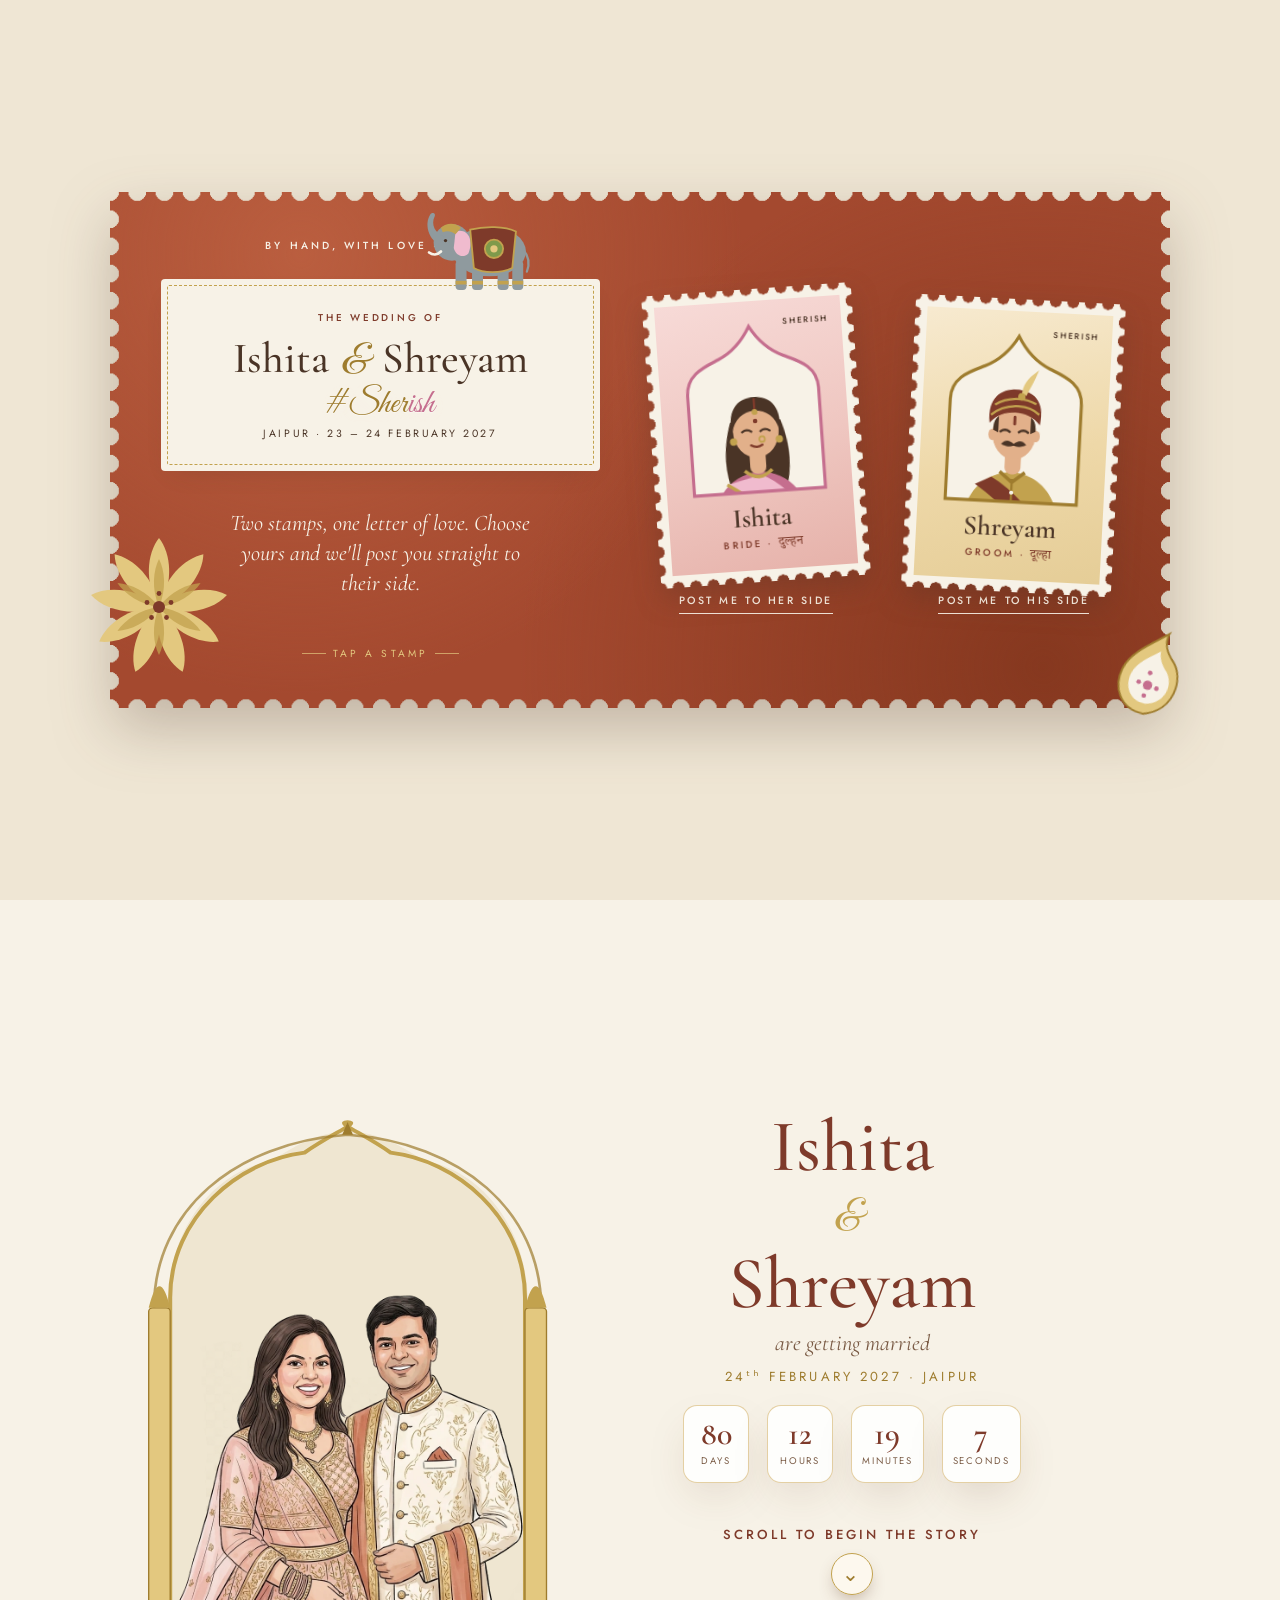
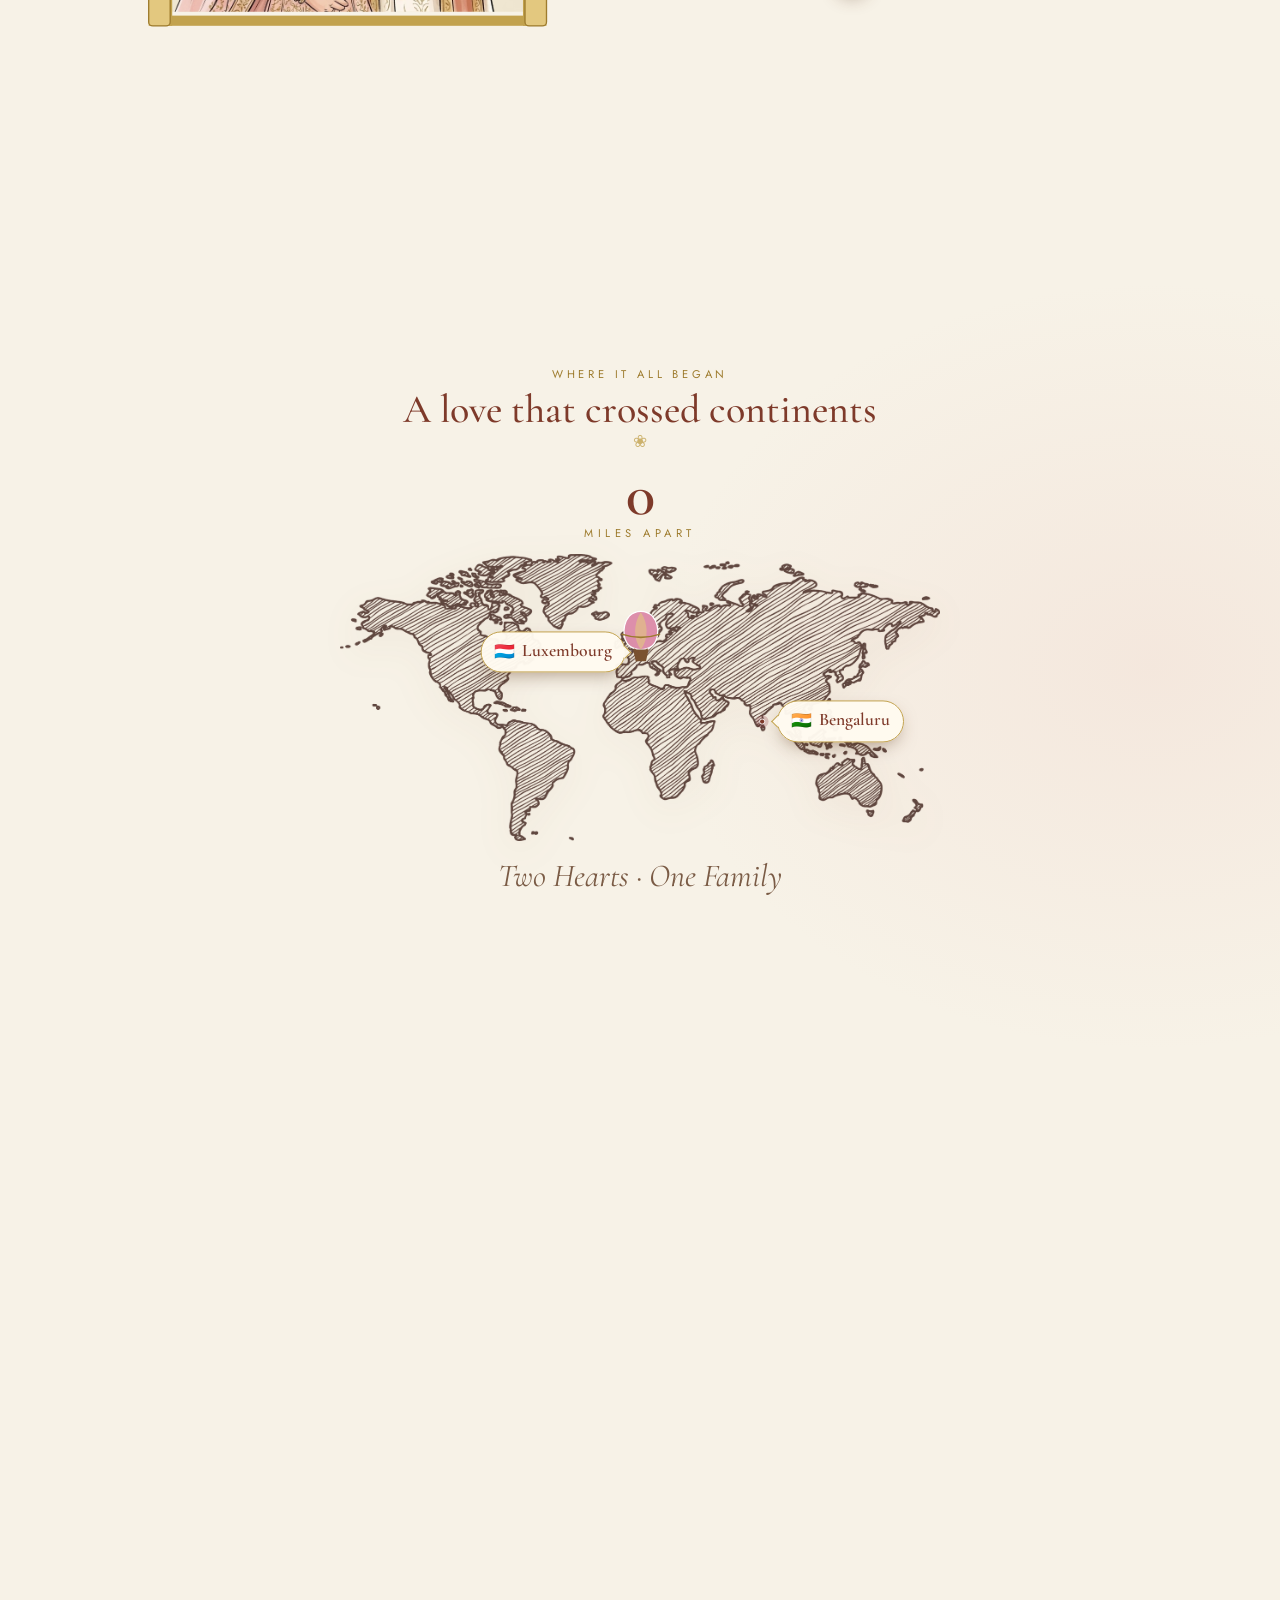
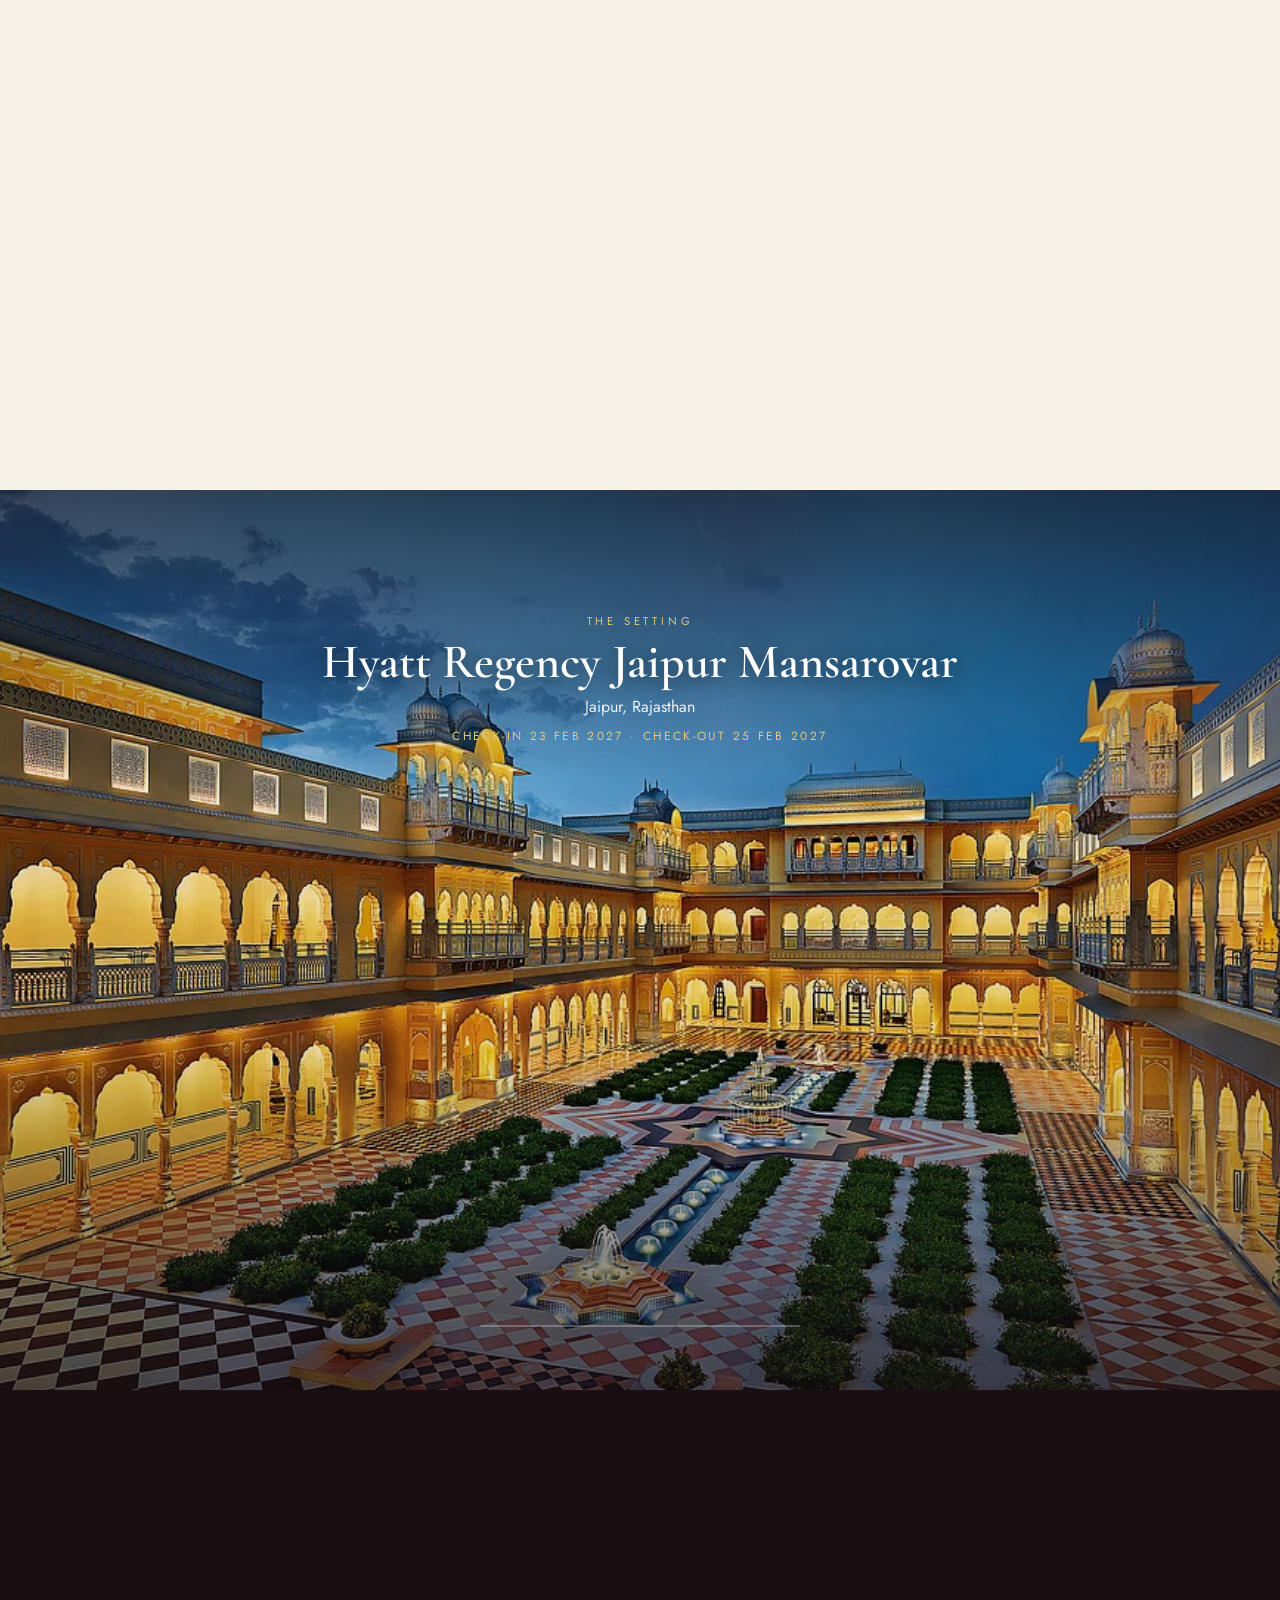
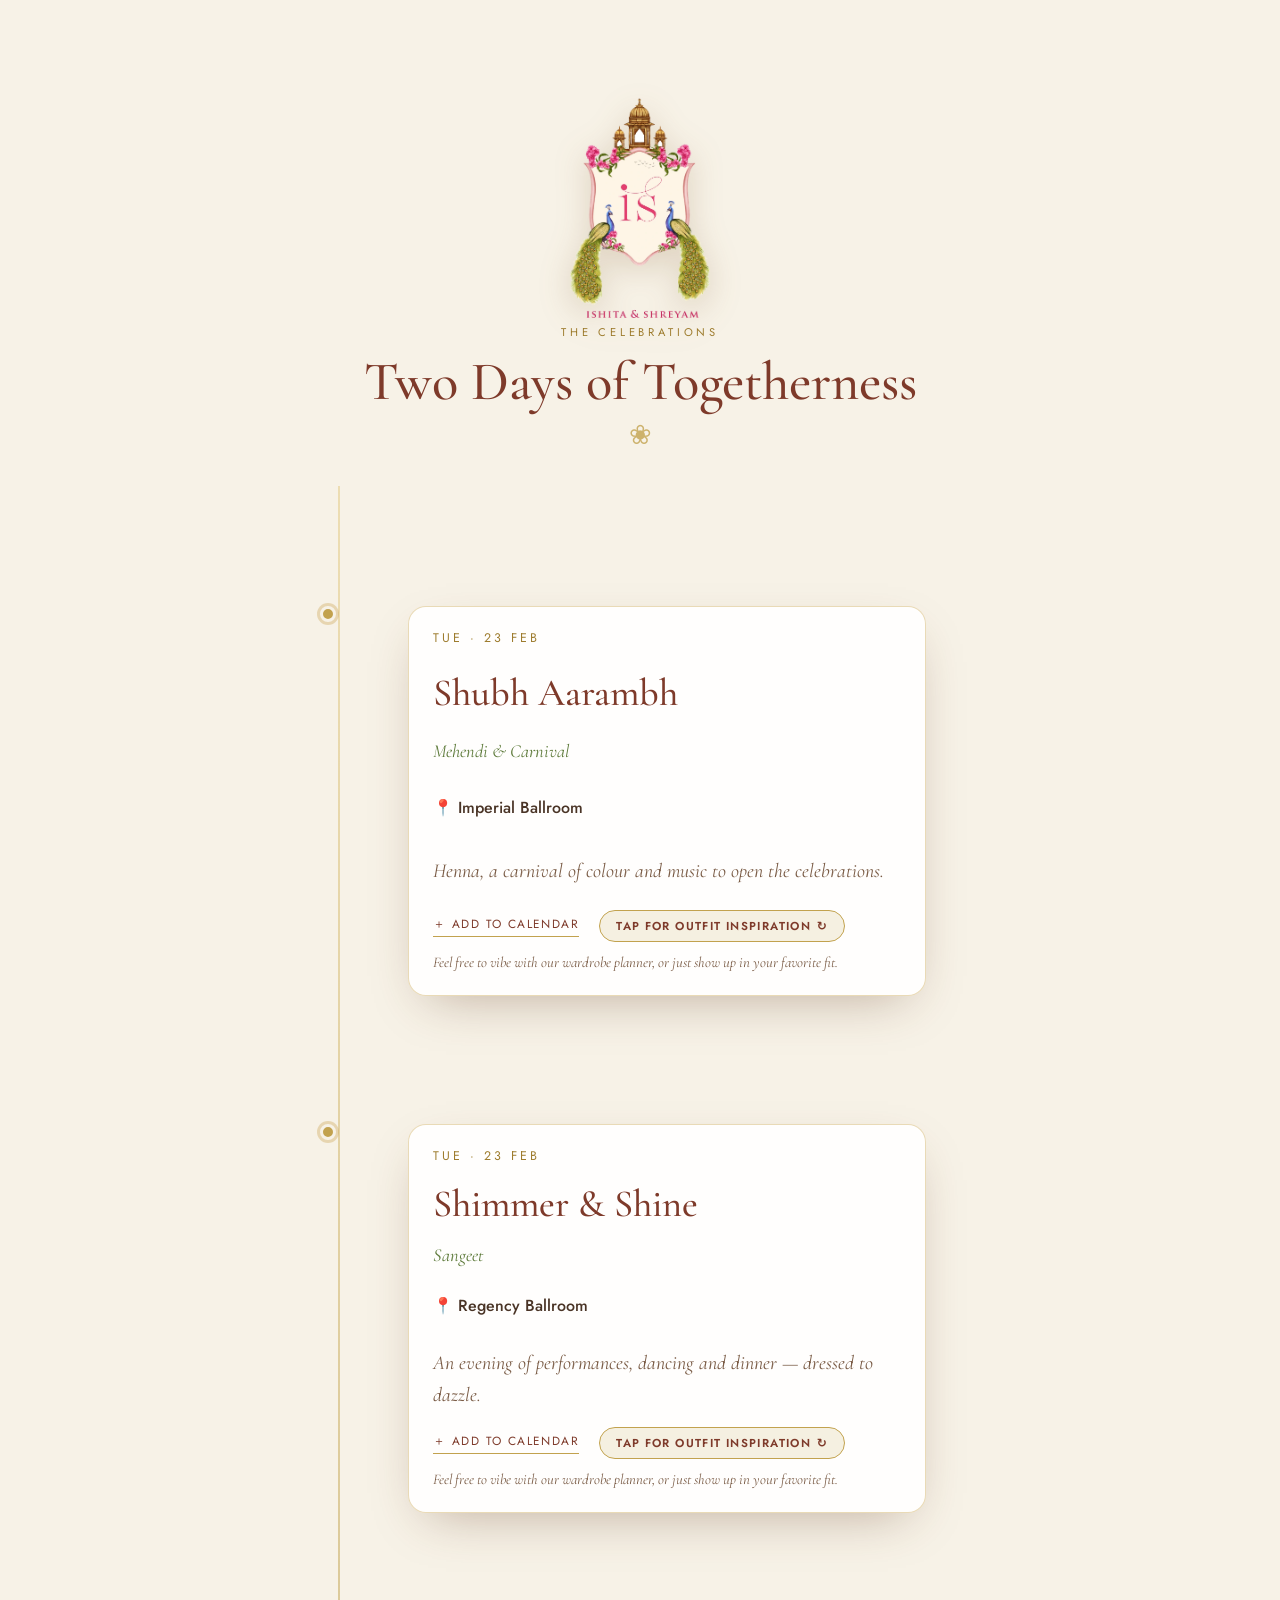
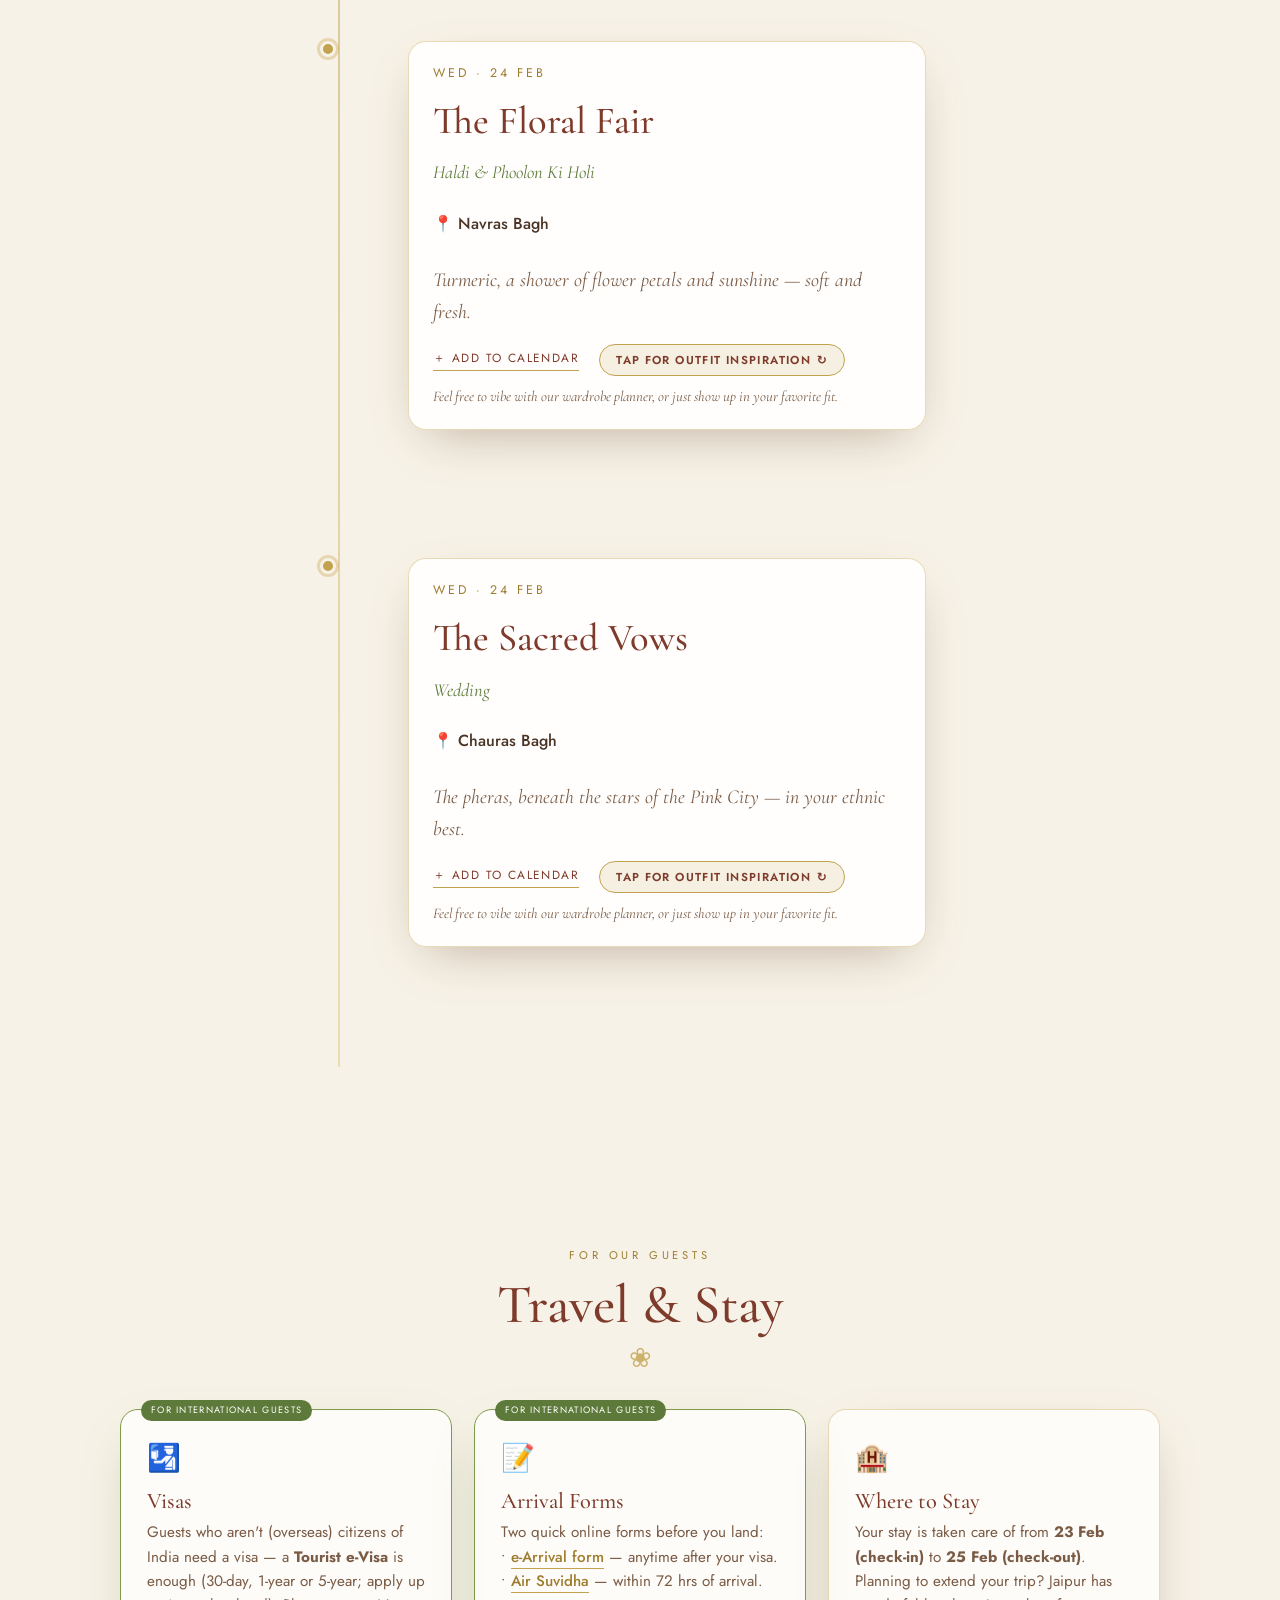
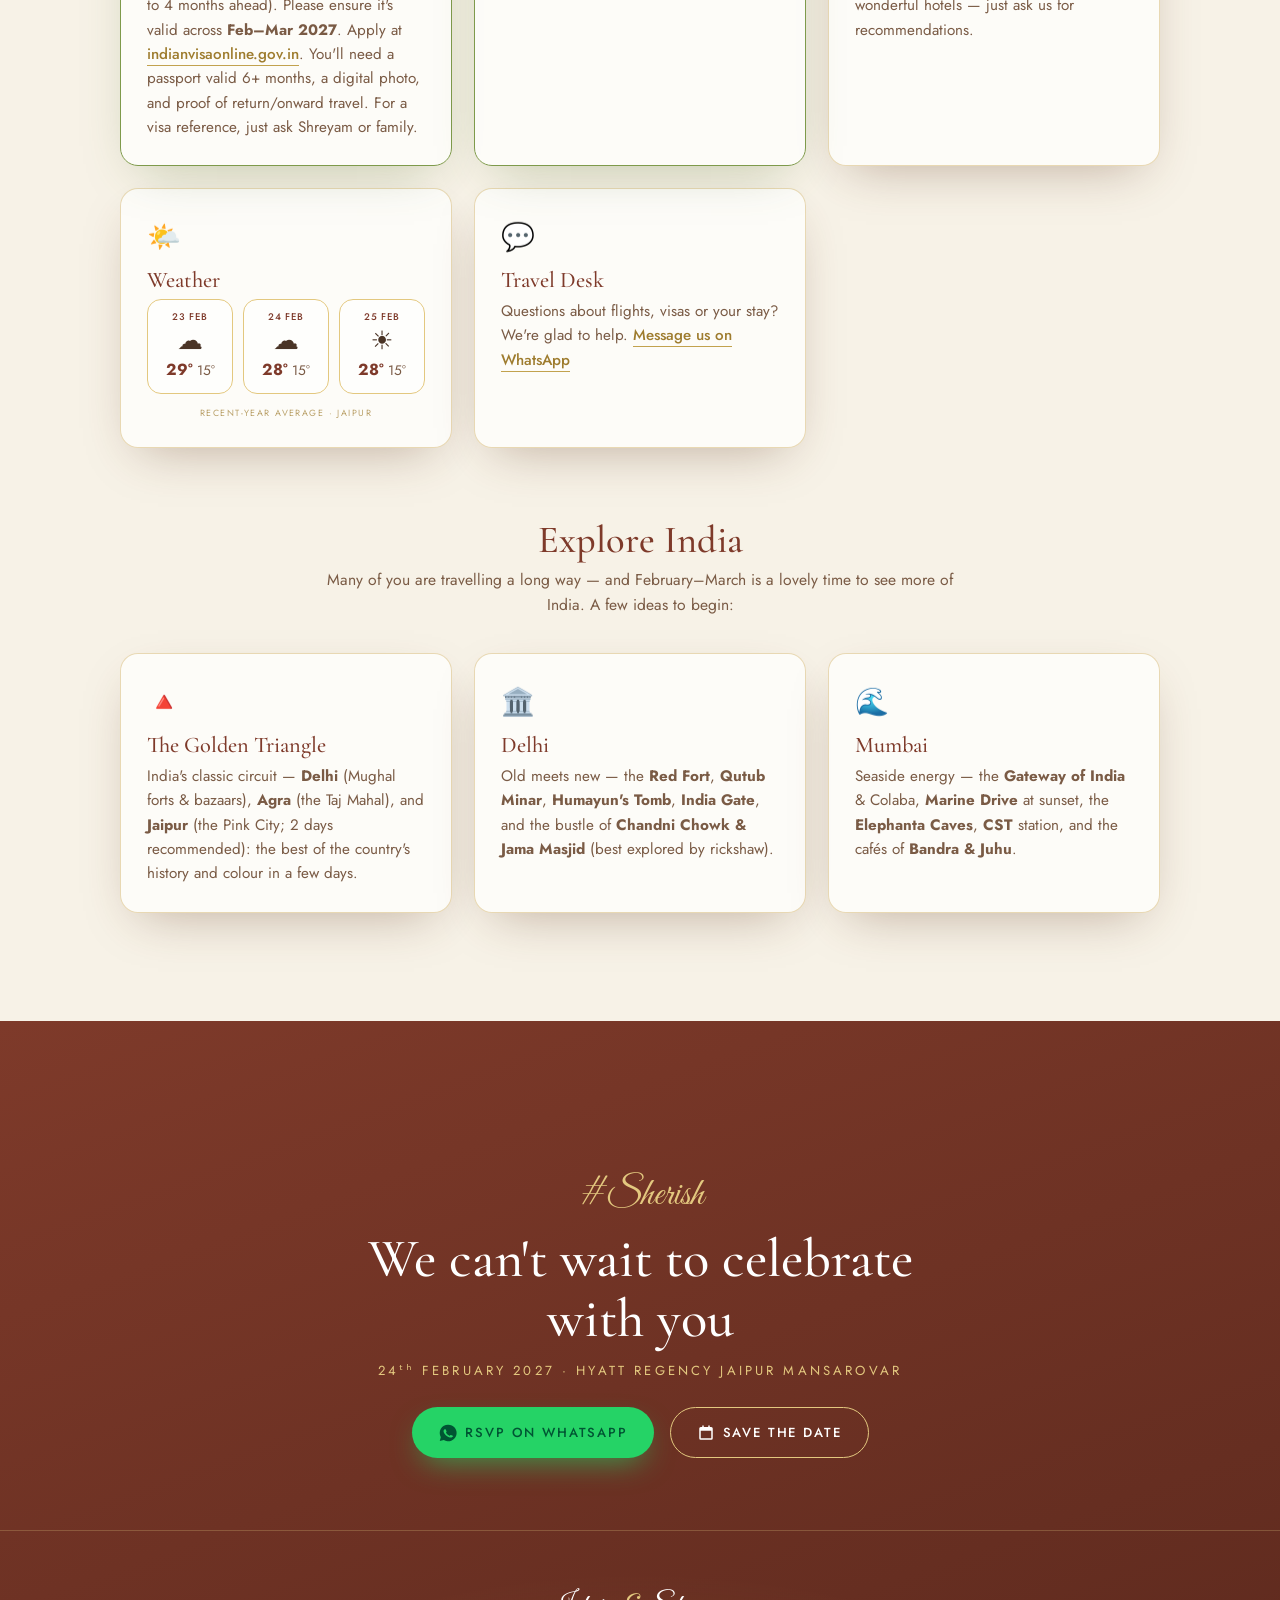
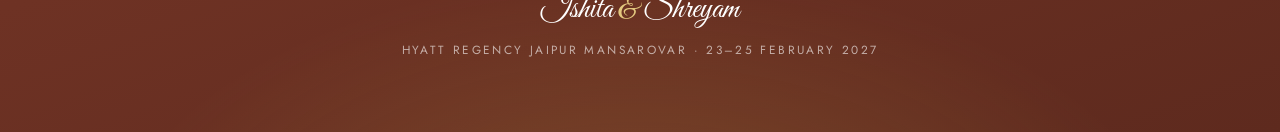
==== commit d6be19f8: "Venue carousel: drop facade/lobby, add the courtyard as the opener - Carousel is now Courtyard -> Na" ====
--- a/index.html
+++ b/index.html
@@ -378,11 +378,8 @@
     <section id="venue" class="venue">
       <div class="venue__sticky">
         <div class="venue__frames" id="venueFrames">
-          <figure class="vframe is-active" data-label="The Palace" data-sub="">
-            <img src="assets/venue-facade.webp" alt="The Hyatt Regency Jaipur Mansarovar palace façade at dusk">
-          </figure>
-          <figure class="vframe" data-label="The Grand Lobby" data-sub="">
-            <img src="assets/venue-lobby.webp" alt="The ornate lobby lounge">
+          <figure class="vframe is-active" data-label="The Courtyard" data-sub="">
+            <img src="assets/venue-courtyard.webp" alt="The palace courtyard at dusk — golden arched colonnades around a formal garden parterre">
           </figure>
           <figure class="vframe" data-label="Navras Bagh" data-sub="">
             <img src="assets/venue-navras.webp" alt="Navras Bagh — garden lawn and pool with chhatri pavilions">
--- a/css/style.css
+++ b/css/style.css
@@ -274,7 +274,7 @@
 .journey__cap{font-family:var(--f-serif); font-style:italic; font-size:clamp(1.3rem,3.2vw,2rem); color:var(--ink-soft); text-align:center; margin-top:.6rem}
 
 /* ============================ VENUE (photo cinema) ============================ */
-.venue{position:relative; height:340vh; background:#1a0e12}
+.venue{position:relative; height:300vh; background:#1a0e12}
 .venue__sticky{position:sticky; top:0; height:100svh; overflow:hidden; background:#1a0e12}
 .venue__frames{position:absolute; inset:0}
 .vframe{position:absolute; inset:0; margin:0; opacity:0; transition:opacity .9s ease}
@@ -308,14 +308,14 @@
 .event.wardrobe-open .event__flip{transform:rotateY(180deg)}
 .event__front,.event__back{grid-area:1/1; -webkit-backface-visibility:hidden; backface-visibility:hidden;
   background:rgba(255,255,255,.92); border:1px solid rgba(201,162,75,.4); border-radius:18px; box-shadow:var(--shadow); overflow:hidden}
-.event__front{display:flex; flex-direction:column; padding:22px 24px}
+.event__front{display:flex; flex-direction:column; justify-content:space-between; padding:22px 24px}
 .event__back{transform:rotateY(180deg); display:flex; flex-direction:column}
 .event__day{font-size:.72rem; letter-spacing:.24em; text-transform:uppercase; color:var(--gold-dk)}
 .event__name{font-size:2rem; color:var(--maroon); margin:.05em 0 .02em; font-weight:500}
 .event__fn{font-family:var(--f-serif); font-style:italic; font-size:1.15rem; color:var(--green-dk); margin:0 0 .4em}
 .event__meta{display:flex; gap:1rem; flex-wrap:wrap; color:var(--ink-soft); font-size:.9rem; margin-bottom:.6rem}
 .event__meta b{color:var(--ink); font-weight:500}
-.event__note{color:var(--ink-soft); font-style:italic; font-family:var(--f-serif); font-size:1.1rem; margin:.2em 0 1rem}
+.event__note{color:var(--ink-soft); font-style:italic; font-family:var(--f-serif); font-size:1.1rem; margin:.2em 0 0}
 .dress{display:flex; align-items:center; gap:.7rem; flex-wrap:wrap; margin-bottom:1rem}
 .dress__label{font-size:.72rem; letter-spacing:.14em; text-transform:uppercase; color:var(--ink-soft)}
 .swatches{display:flex; gap:6px}
@@ -327,7 +327,7 @@
 .event__cal:hover{color:var(--gold-dk)}
 /* front-face foot — Add-to-calendar, the flip control, and the "just show up" callout,
    anchored to the bottom so the front fills the flip height cleanly */
-.event__foot{margin-top:auto; padding-top:1rem}
+.event__foot{padding-top:0}
 .event__actions{display:flex; align-items:center; gap:12px 20px; flex-wrap:wrap}
 .event__wardrobe{display:inline-flex; align-items:center; gap:.5em; cursor:pointer;
   font-family:var(--f-sans); font-size:.72rem; font-weight:600; letter-spacing:.12em; text-transform:uppercase;
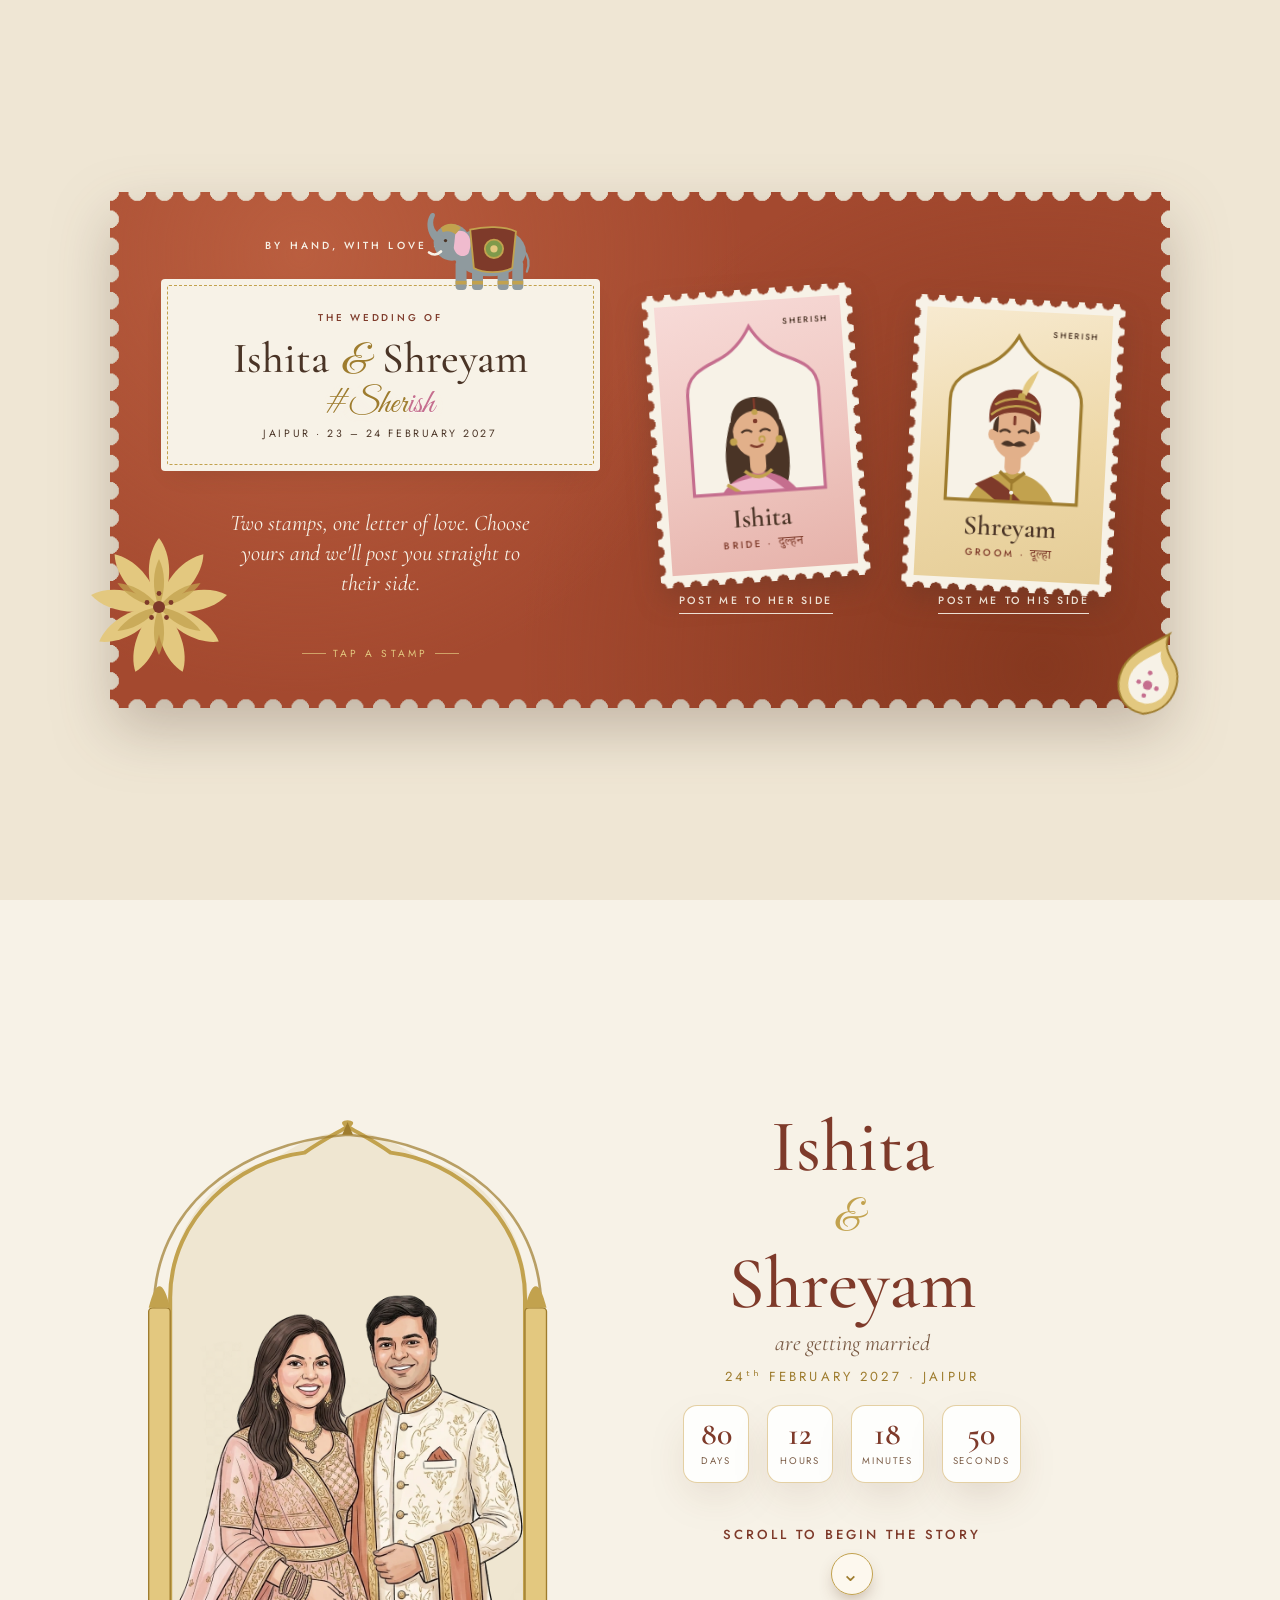
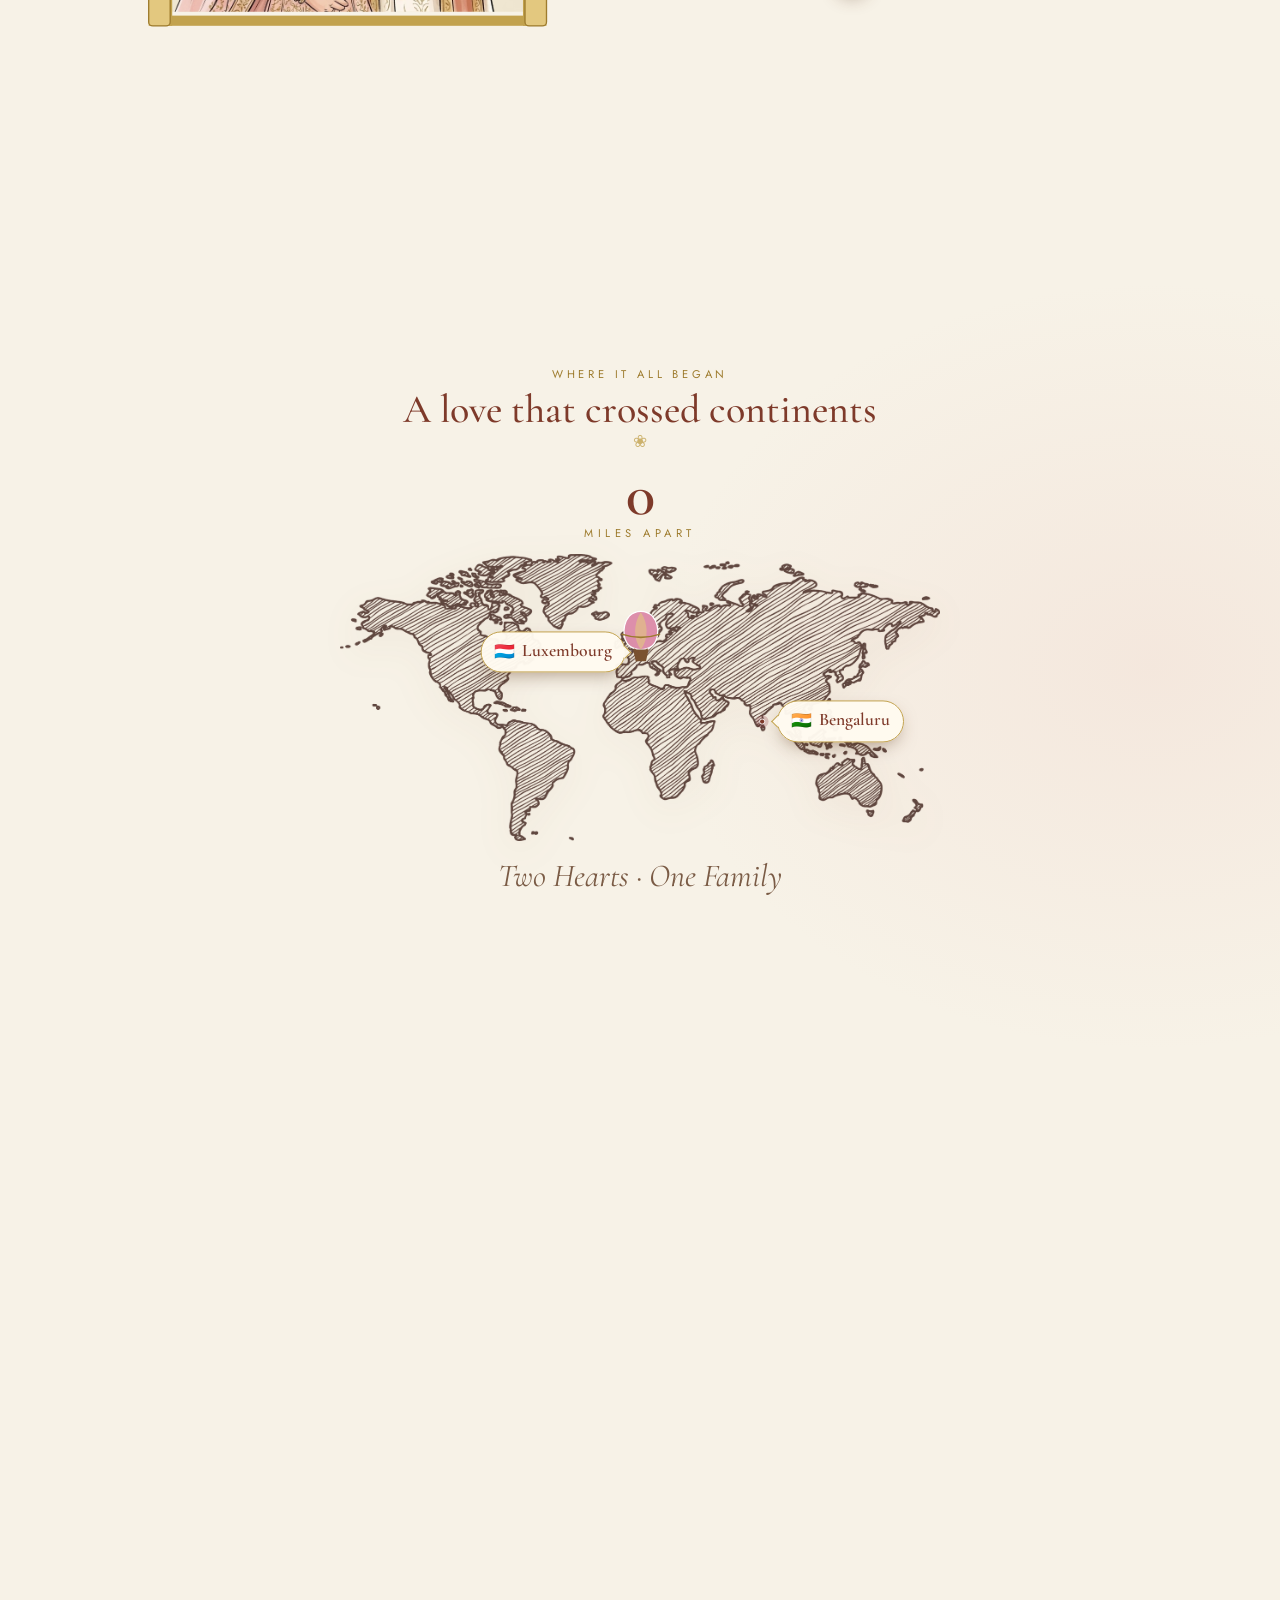
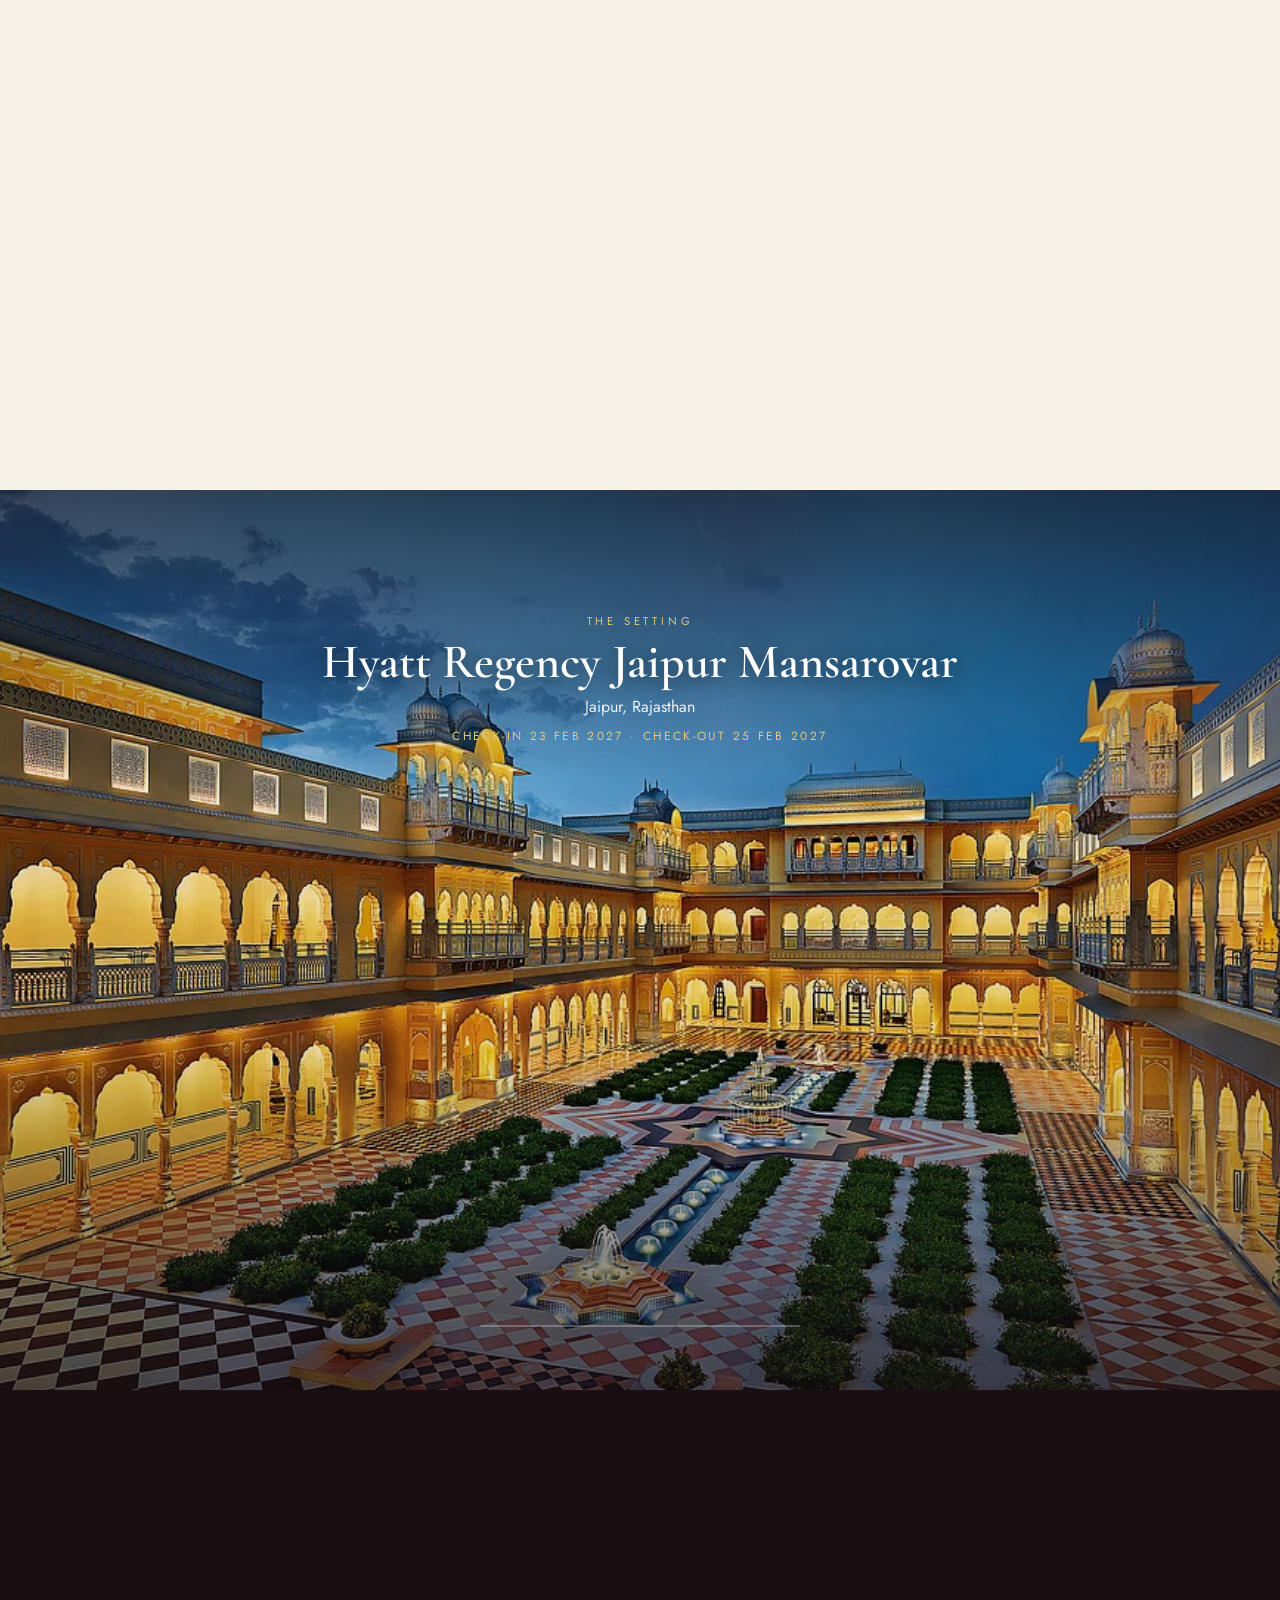
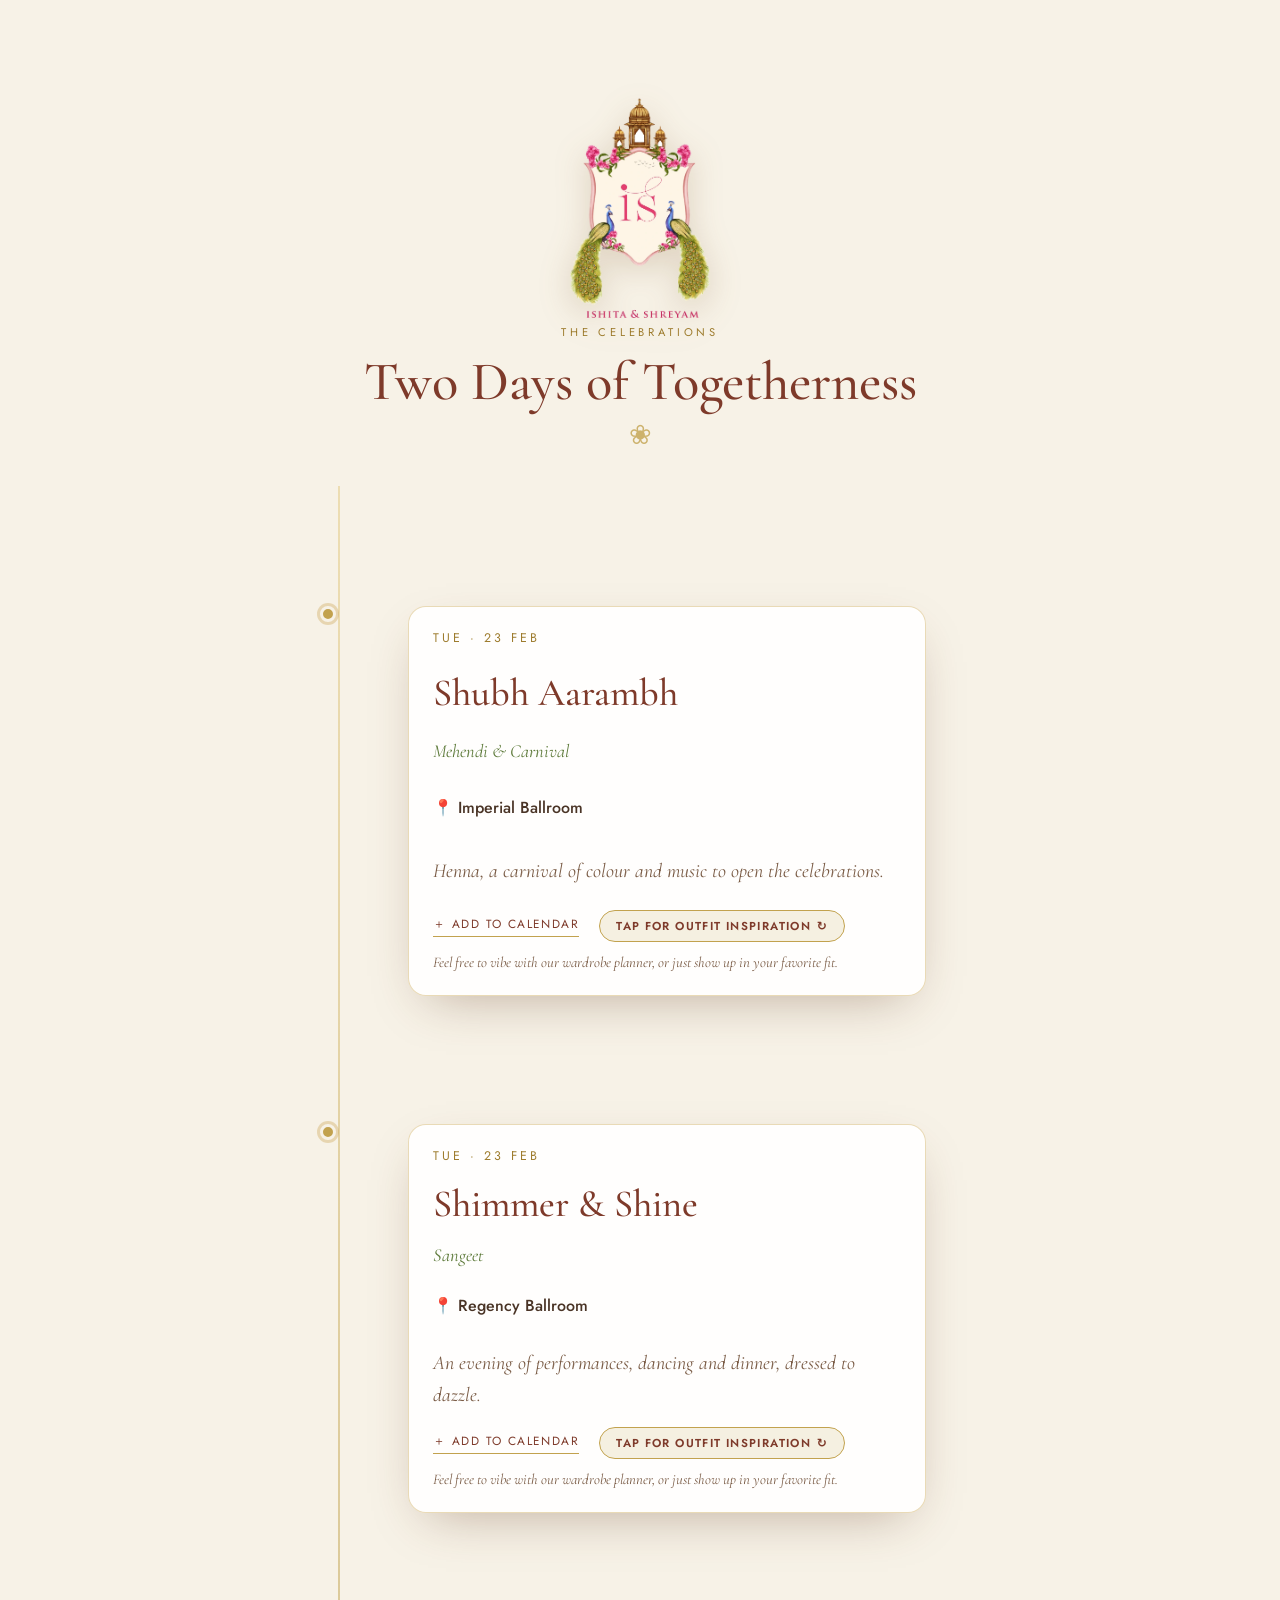
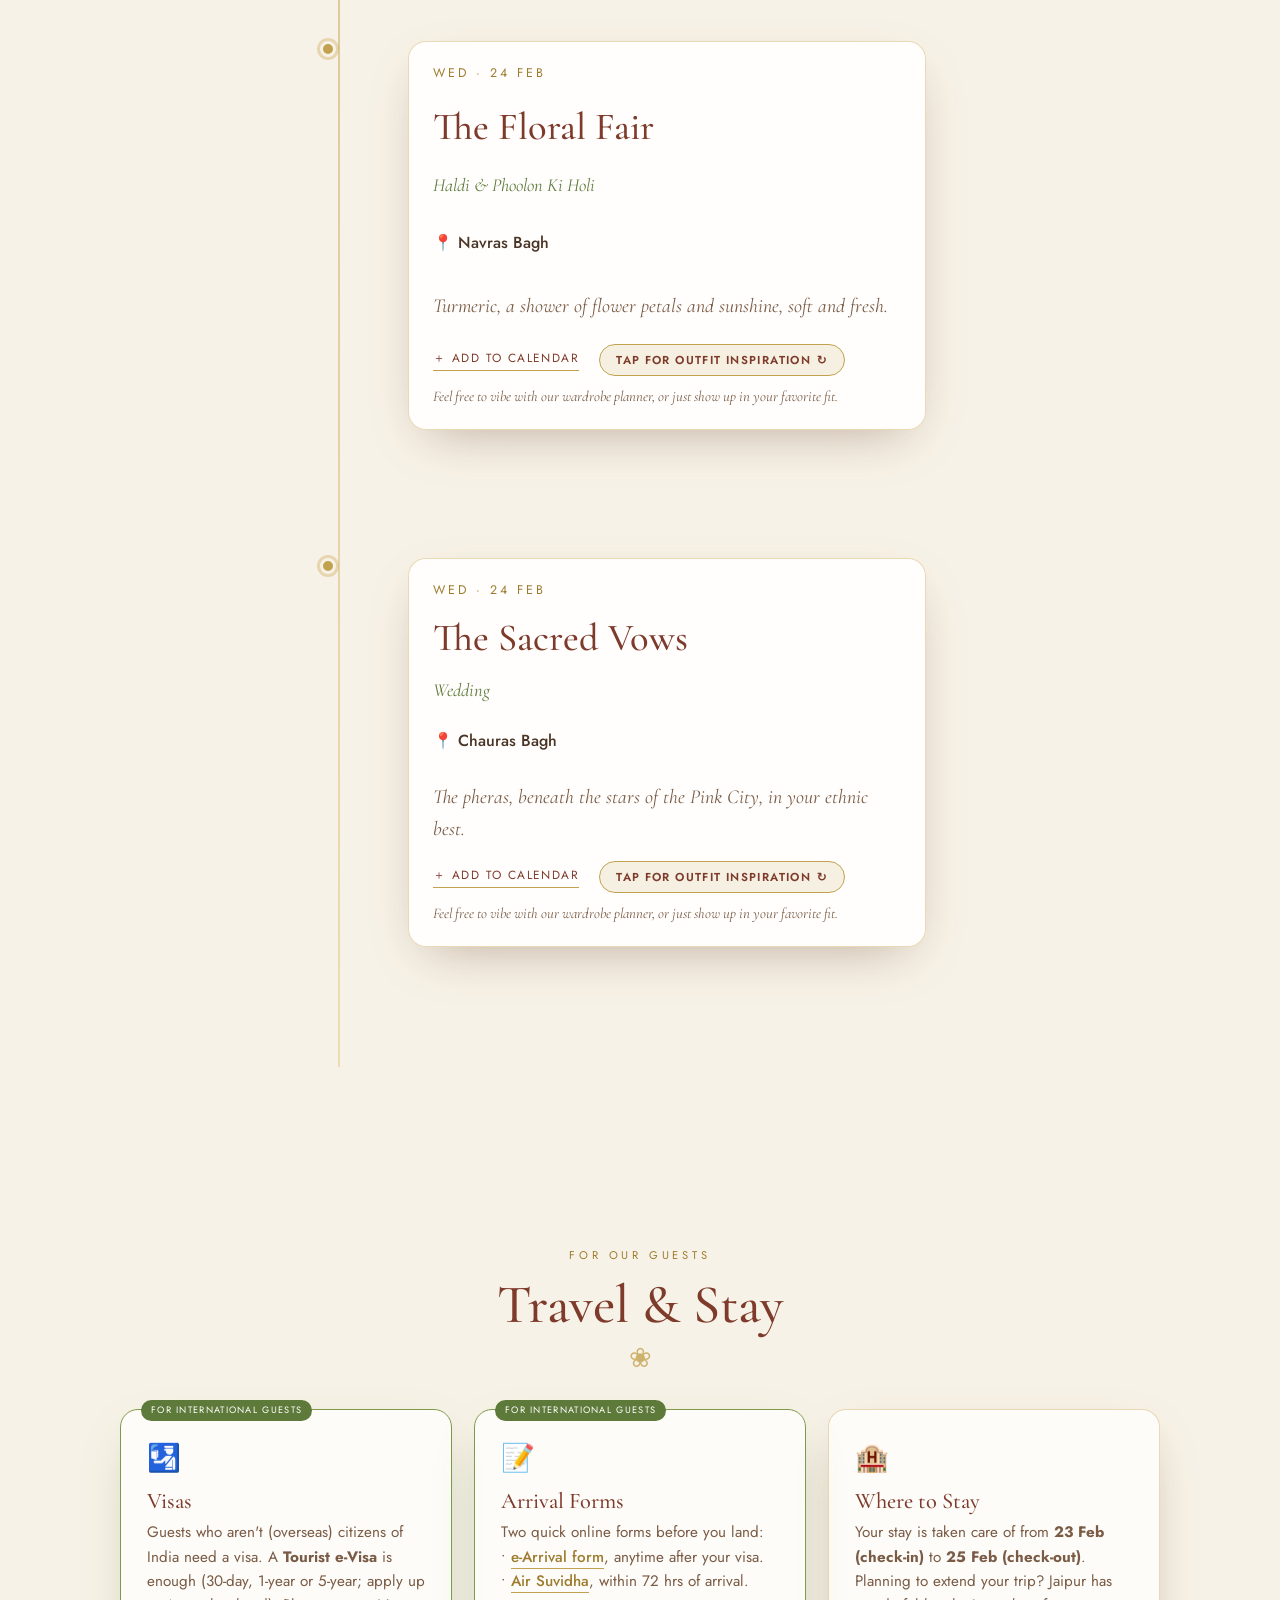
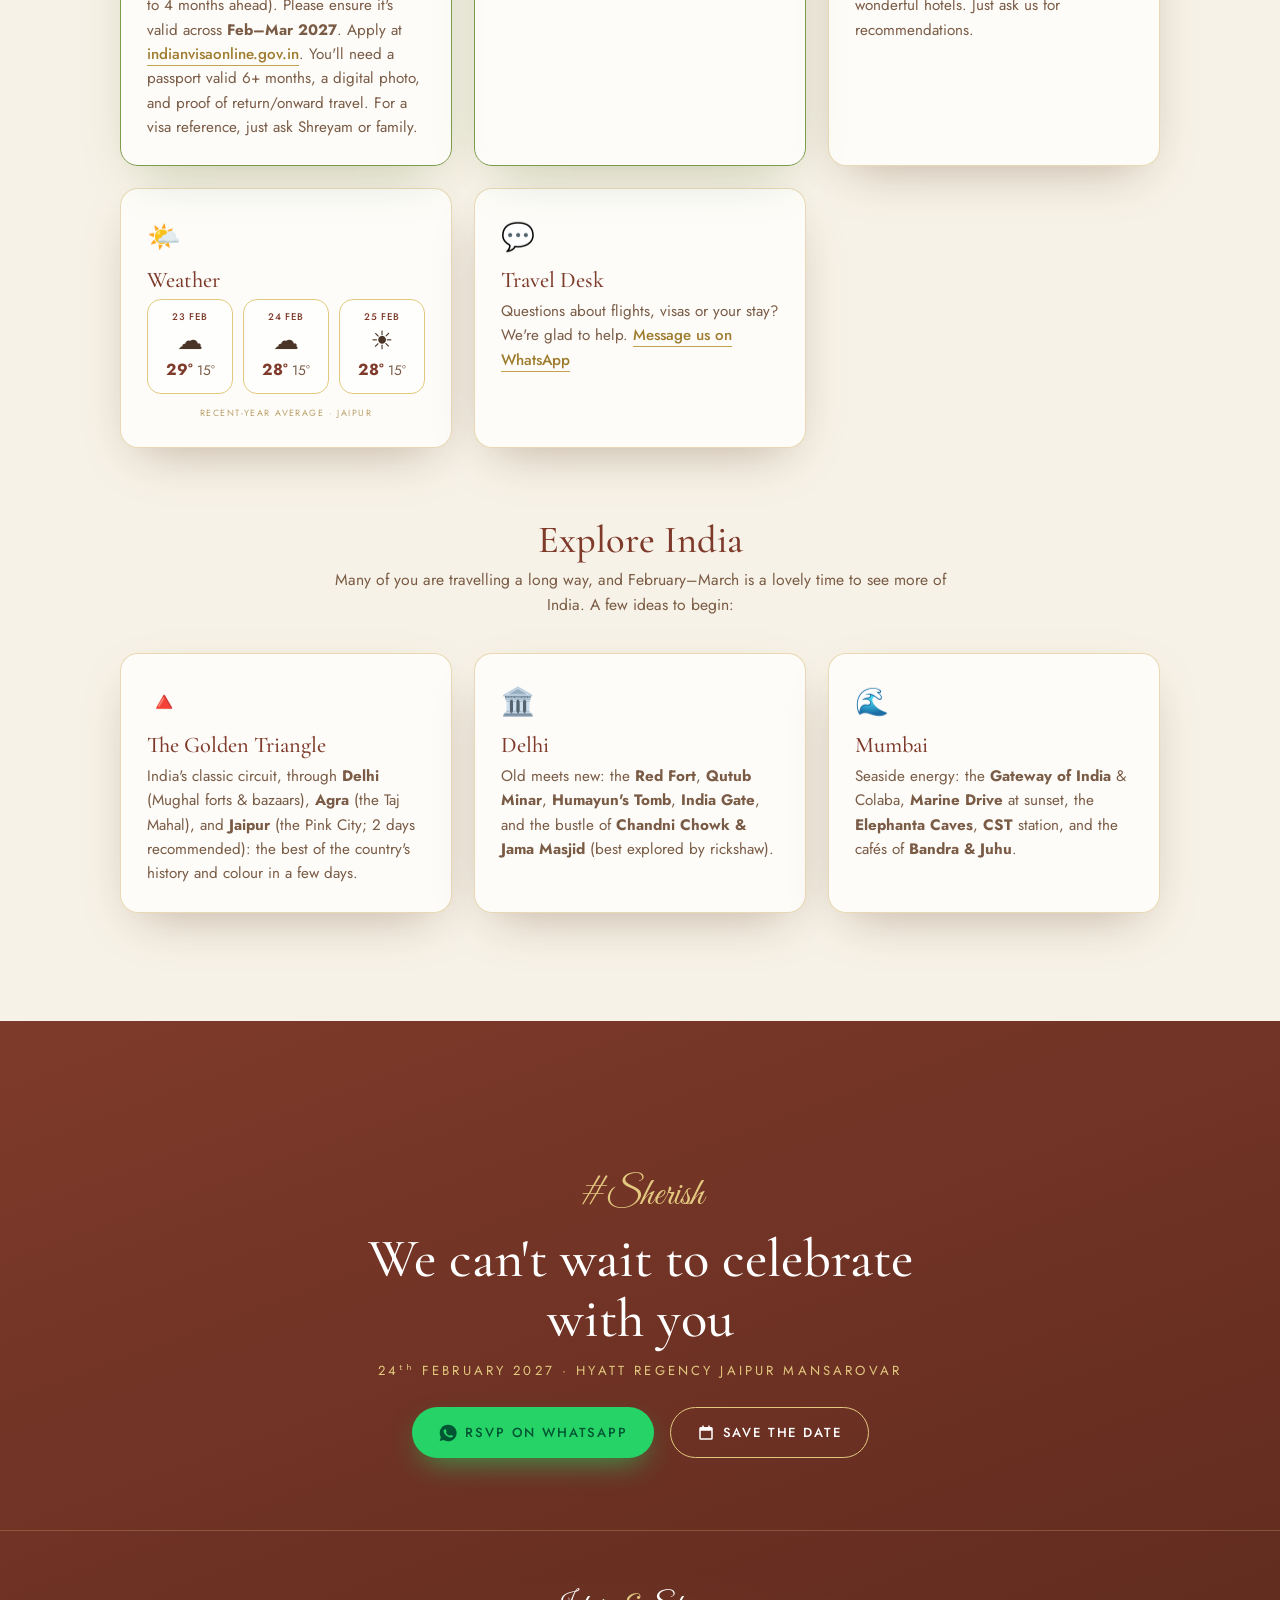
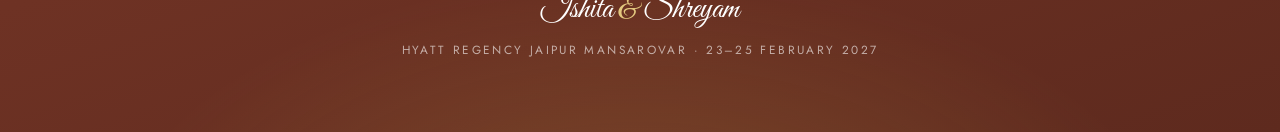
==== commit 0a90f230: "Copy: remove em dashes from guest-facing and served content Replace em dashes with context-appropria" ====
--- a/index.html
+++ b/index.html
@@ -4,7 +4,7 @@
   <meta charset="utf-8">
   <meta name="viewport" content="width=device-width, initial-scale=1, viewport-fit=cover">
   <title>Ishita & Shreyam · 24 Feb 2027 · Jaipur</title>
-  <meta name="description" content="Ishita & Shreyam are getting married — 23–25 February 2027 at the Hyatt Regency Jaipur Mansarovar.">
+  <meta name="description" content="Ishita & Shreyam are getting married, 23–25 February 2027, at the Hyatt Regency Jaipur Mansarovar.">
   <meta name="theme-color" content="#7a1f2b">
   <!-- Private site: ask search/indexing/training bots not to list it. A guest's own assistant can still read it. -->
   <meta name="robots" content="noindex, nofollow">
@@ -13,10 +13,10 @@
   <script type="application/ld+json">
   {"@context":"https://schema.org","@graph":[
     {"@type":"Place","@id":"#venue","name":"Hyatt Regency Jaipur Mansarovar","address":{"@type":"PostalAddress","addressLocality":"Jaipur","addressRegion":"Rajasthan","addressCountry":"IN"},"url":"https://www.google.com/maps/search/?api=1&query=Hyatt+Regency+Jaipur+Mansarovar"},
-    {"@type":"Event","name":"Shubh Aarambh — Mehendi & Carnival","startDate":"2027-02-23","eventAttendanceMode":"https://schema.org/OfflineEventAttendanceMode","location":{"@type":"Place","name":"Imperial Ballroom","containedInPlace":{"@id":"#venue"}},"description":"Henna, a carnival of colour and music to open the celebrations. Dress code: Color Pop."},
-    {"@type":"Event","name":"Shimmer & Shine — Sangeet","startDate":"2027-02-23","location":{"@type":"Place","name":"Regency Ballroom","containedInPlace":{"@id":"#venue"}},"description":"An evening of performances, dancing and dinner. Dress code: Evening Bling."},
-    {"@type":"Event","name":"The Floral Fair — Haldi & Phoolon Ki Holi","startDate":"2027-02-24","location":{"@type":"Place","name":"Navras Bagh","containedInPlace":{"@id":"#venue"}},"description":"Turmeric, a shower of flower petals and sunshine. Dress code: Florals & Pastels."},
-    {"@type":"Event","name":"The Sacred Vows — Wedding (pheras)","startDate":"2027-02-24","location":{"@type":"Place","name":"Chauras Bagh","containedInPlace":{"@id":"#venue"}},"description":"The pheras, beneath the stars of the Pink City. Dress code: Your Ethnic Best."}
+    {"@type":"Event","name":"Shubh Aarambh: Mehendi & Carnival","startDate":"2027-02-23","eventAttendanceMode":"https://schema.org/OfflineEventAttendanceMode","location":{"@type":"Place","name":"Imperial Ballroom","containedInPlace":{"@id":"#venue"}},"description":"Henna, a carnival of colour and music to open the celebrations. Dress code: Color Pop."},
+    {"@type":"Event","name":"Shimmer & Shine: Sangeet","startDate":"2027-02-23","location":{"@type":"Place","name":"Regency Ballroom","containedInPlace":{"@id":"#venue"}},"description":"An evening of performances, dancing and dinner. Dress code: Evening Bling."},
+    {"@type":"Event","name":"The Floral Fair: Haldi & Phoolon Ki Holi","startDate":"2027-02-24","location":{"@type":"Place","name":"Navras Bagh","containedInPlace":{"@id":"#venue"}},"description":"Turmeric, a shower of flower petals and sunshine. Dress code: Florals & Pastels."},
+    {"@type":"Event","name":"The Sacred Vows: Wedding (pheras)","startDate":"2027-02-24","location":{"@type":"Place","name":"Chauras Bagh","containedInPlace":{"@id":"#venue"}},"description":"The pheras, beneath the stars of the Pink City. Dress code: Your Ethnic Best."}
   ]}
   </script>
   <link rel="icon" type="image/png" href="assets/favicon.png">
@@ -273,7 +273,7 @@
       <p class="greet">Two stamps, one letter of love. Choose yours and we'll post you straight to their side.</p>
 
       <div class="stamps">
-        <a id="enter-ishita" data-side="ishita" href="#home" class="stamp-link" aria-label="Enter Ishita's side — the bride">
+        <a id="enter-ishita" data-side="ishita" href="#home" class="stamp-link" aria-label="Enter Ishita's side, the bride">
           <span class="lift"><span class="perf"><span class="art">
             <span class="post" aria-hidden="true">Sherish</span>
             <svg viewBox="0 0 100 112" aria-hidden="true" focusable="false">
@@ -289,7 +289,7 @@
           <span class="cta">Post me to her side</span>
         </a>
 
-        <a id="enter-shreyam" data-side="shreyam" href="#home" class="stamp-link" aria-label="Enter Shreyam's side — the groom">
+        <a id="enter-shreyam" data-side="shreyam" href="#home" class="stamp-link" aria-label="Enter Shreyam's side, the groom">
           <span class="lift"><span class="perf"><span class="art">
             <span class="post" aria-hidden="true">Sherish</span>
             <svg viewBox="0 0 100 112" aria-hidden="true" focusable="false">
@@ -379,10 +379,10 @@
       <div class="venue__sticky">
         <div class="venue__frames" id="venueFrames">
           <figure class="vframe is-active" data-label="The Courtyard" data-sub="">
-            <img src="assets/venue-courtyard.webp" alt="The palace courtyard at dusk — golden arched colonnades around a formal garden parterre">
+            <img src="assets/venue-courtyard.webp" alt="The palace courtyard at dusk, golden arched colonnades around a formal garden parterre">
           </figure>
           <figure class="vframe" data-label="Navras Bagh" data-sub="">
-            <img src="assets/venue-navras.webp" alt="Navras Bagh — garden lawn and pool with chhatri pavilions">
+            <img src="assets/venue-navras.webp" alt="Navras Bagh, garden lawn and pool with chhatri pavilions">
           </figure>
           <figure class="vframe" data-label="Chauras Bagh" data-sub="">
             <img src="assets/venue-chauras.webp" alt="Chauras Bagh garden at the Hyatt Regency Jaipur Mansarovar">
@@ -417,17 +417,17 @@
           <article class="tcard tcard--intl">
             <div class="tcard__ico">🛂</div>
             <h3>Visas</h3>
-            <p>Guests who aren't (overseas) citizens of India need a visa — a <b>Tourist e-Visa</b> is enough (30-day, 1-year or 5-year; apply up to 4 months ahead). Please ensure it's valid across <b>Feb–Mar 2027</b>. Apply at <a href="https://indianvisaonline.gov.in/evisa/" target="_blank" rel="noopener">indianvisaonline.gov.in</a>. You'll need a passport valid 6+ months, a digital photo, and proof of return/onward travel. For a visa reference, just ask Shreyam or family.</p>
+            <p>Guests who aren't (overseas) citizens of India need a visa. A <b>Tourist e-Visa</b> is enough (30-day, 1-year or 5-year; apply up to 4 months ahead). Please ensure it's valid across <b>Feb–Mar 2027</b>. Apply at <a href="https://indianvisaonline.gov.in/evisa/" target="_blank" rel="noopener">indianvisaonline.gov.in</a>. You'll need a passport valid 6+ months, a digital photo, and proof of return/onward travel. For a visa reference, just ask Shreyam or family.</p>
           </article>
           <article class="tcard tcard--intl">
             <div class="tcard__ico">📝</div>
             <h3>Arrival Forms</h3>
-            <p>Two quick online forms before you land:<br>• <a href="https://indianvisaonline.gov.in/earrival/" target="_blank" rel="noopener">e-Arrival form</a> — anytime after your visa.<br>• <a href="https://airsuvidha.civilaviation.gov.in/" target="_blank" rel="noopener">Air Suvidha</a> — within 72 hrs of arrival.</p>
+            <p>Two quick online forms before you land:<br>• <a href="https://indianvisaonline.gov.in/earrival/" target="_blank" rel="noopener">e-Arrival form</a>, anytime after your visa.<br>• <a href="https://airsuvidha.civilaviation.gov.in/" target="_blank" rel="noopener">Air Suvidha</a>, within 72 hrs of arrival.</p>
           </article>
           <article class="tcard">
             <div class="tcard__ico">🏨</div>
             <h3>Where to Stay</h3>
-            <p>Your stay is taken care of from <b>23 Feb (check-in)</b> to <b>25 Feb (check-out)</b>. Planning to extend your trip? Jaipur has wonderful hotels — just ask us for recommendations.</p>
+            <p>Your stay is taken care of from <b>23 Feb (check-in)</b> to <b>25 Feb (check-out)</b>. Planning to extend your trip? Jaipur has wonderful hotels. Just ask us for recommendations.</p>
           </article>
           <article class="tcard tcard--wx">
             <div class="tcard__ico">🌤️</div>
@@ -444,22 +444,22 @@
         <!-- shown by default; hidden for visitors geolocated to India (see initGeoGate in main.js) -->
         <div id="exploreIndia" class="explore">
           <h3 class="travel__subhead">Explore India</h3>
-          <p class="travel__intro">Many of you are travelling a long way — and February–March is a lovely time to see more of India. A few ideas to begin:</p>
+          <p class="travel__intro">Many of you are travelling a long way, and February–March is a lovely time to see more of India. A few ideas to begin:</p>
           <div class="travel__grid">
             <article class="tcard">
               <div class="tcard__ico">🔺</div>
               <h3>The Golden Triangle</h3>
-              <p>India's classic circuit — <b>Delhi</b> (Mughal forts &amp; bazaars), <b>Agra</b> (the Taj Mahal), and <b>Jaipur</b> (the Pink City; 2 days recommended): the best of the country's history and colour in a few days.</p>
+              <p>India's classic circuit, through <b>Delhi</b> (Mughal forts &amp; bazaars), <b>Agra</b> (the Taj Mahal), and <b>Jaipur</b> (the Pink City; 2 days recommended): the best of the country's history and colour in a few days.</p>
             </article>
             <article class="tcard">
               <div class="tcard__ico">🏛️</div>
               <h3>Delhi</h3>
-              <p>Old meets new — the <b>Red Fort</b>, <b>Qutub Minar</b>, <b>Humayun's Tomb</b>, <b>India Gate</b>, and the bustle of <b>Chandni Chowk &amp; Jama Masjid</b> (best explored by rickshaw).</p>
+              <p>Old meets new: the <b>Red Fort</b>, <b>Qutub Minar</b>, <b>Humayun's Tomb</b>, <b>India Gate</b>, and the bustle of <b>Chandni Chowk &amp; Jama Masjid</b> (best explored by rickshaw).</p>
             </article>
             <article class="tcard">
               <div class="tcard__ico">🌊</div>
               <h3>Mumbai</h3>
-              <p>Seaside energy — the <b>Gateway of India</b> &amp; Colaba, <b>Marine Drive</b> at sunset, the <b>Elephanta Caves</b>, <b>CST</b> station, and the cafés of <b>Bandra &amp; Juhu</b>.</p>
+              <p>Seaside energy: the <b>Gateway of India</b> &amp; Colaba, <b>Marine Drive</b> at sunset, the <b>Elephanta Caves</b>, <b>CST</b> station, and the cafés of <b>Bandra &amp; Juhu</b>.</p>
             </article>
           </div>
         </div>
